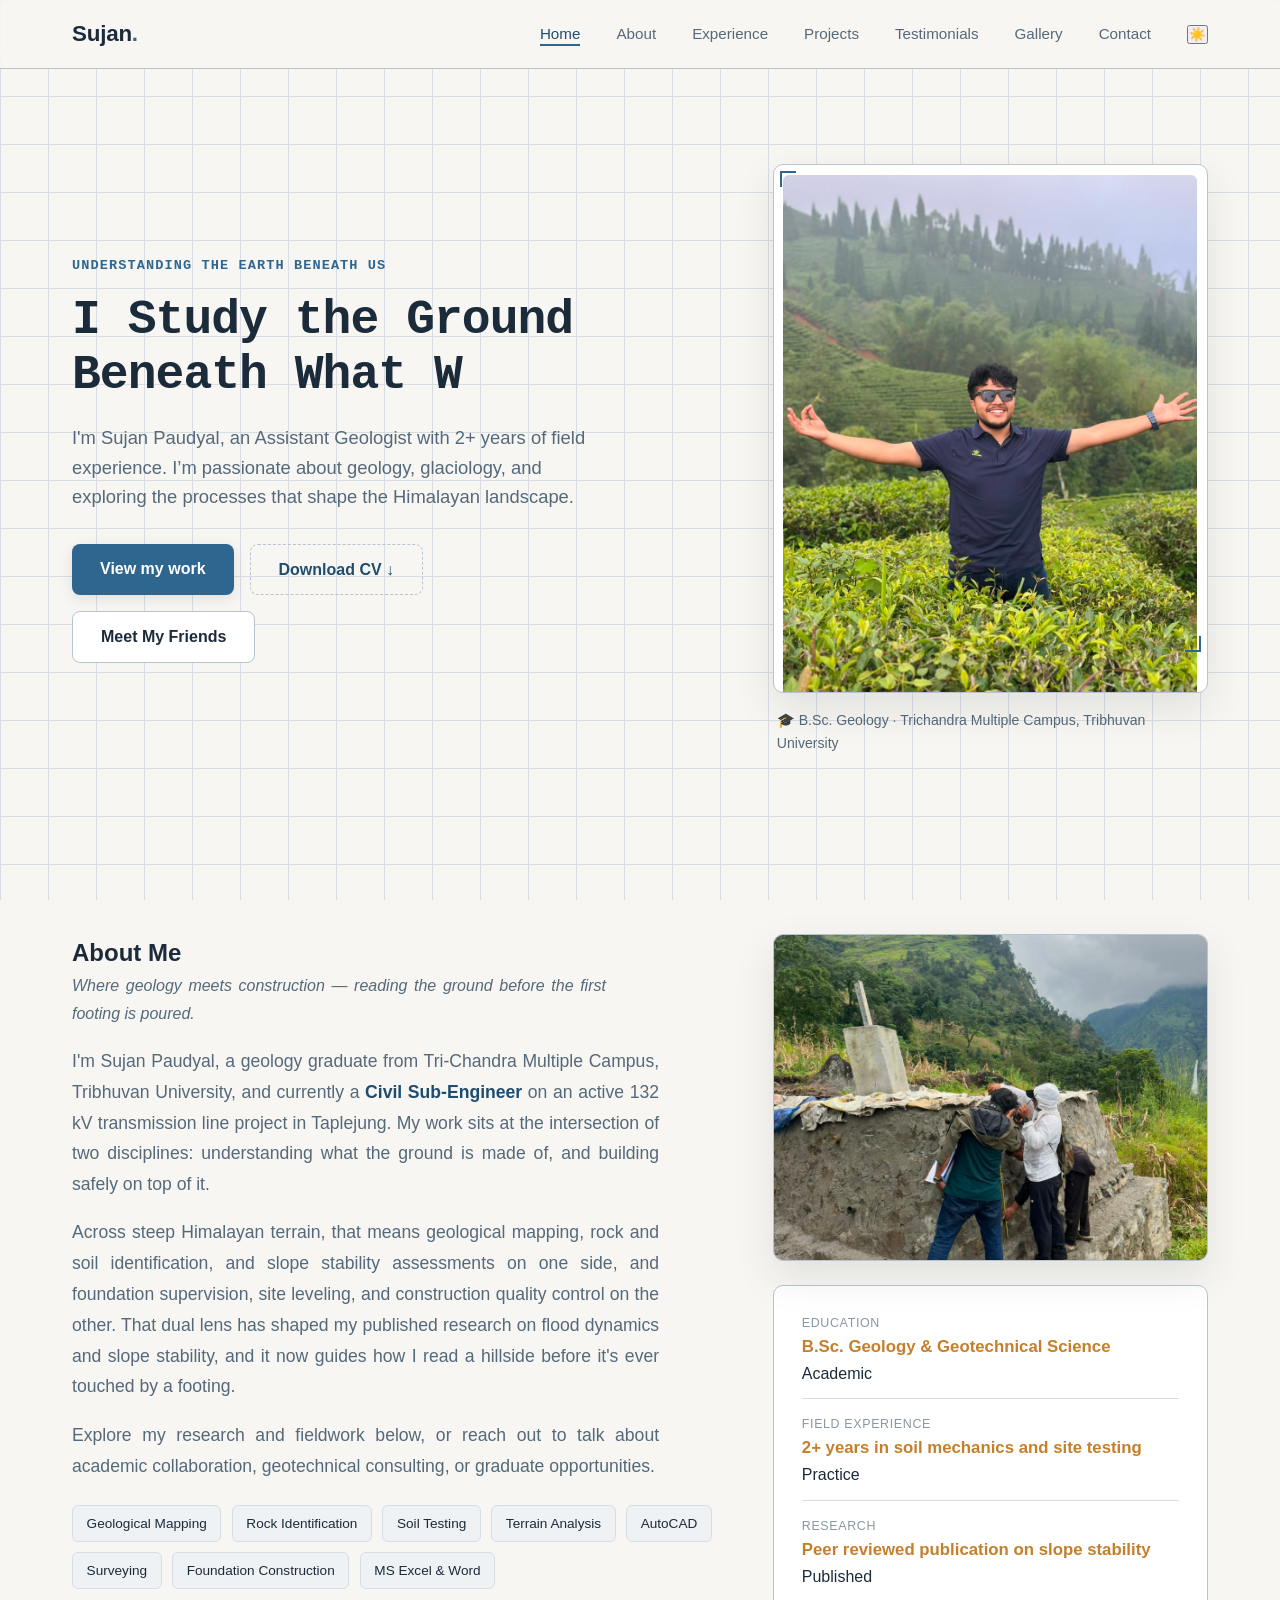
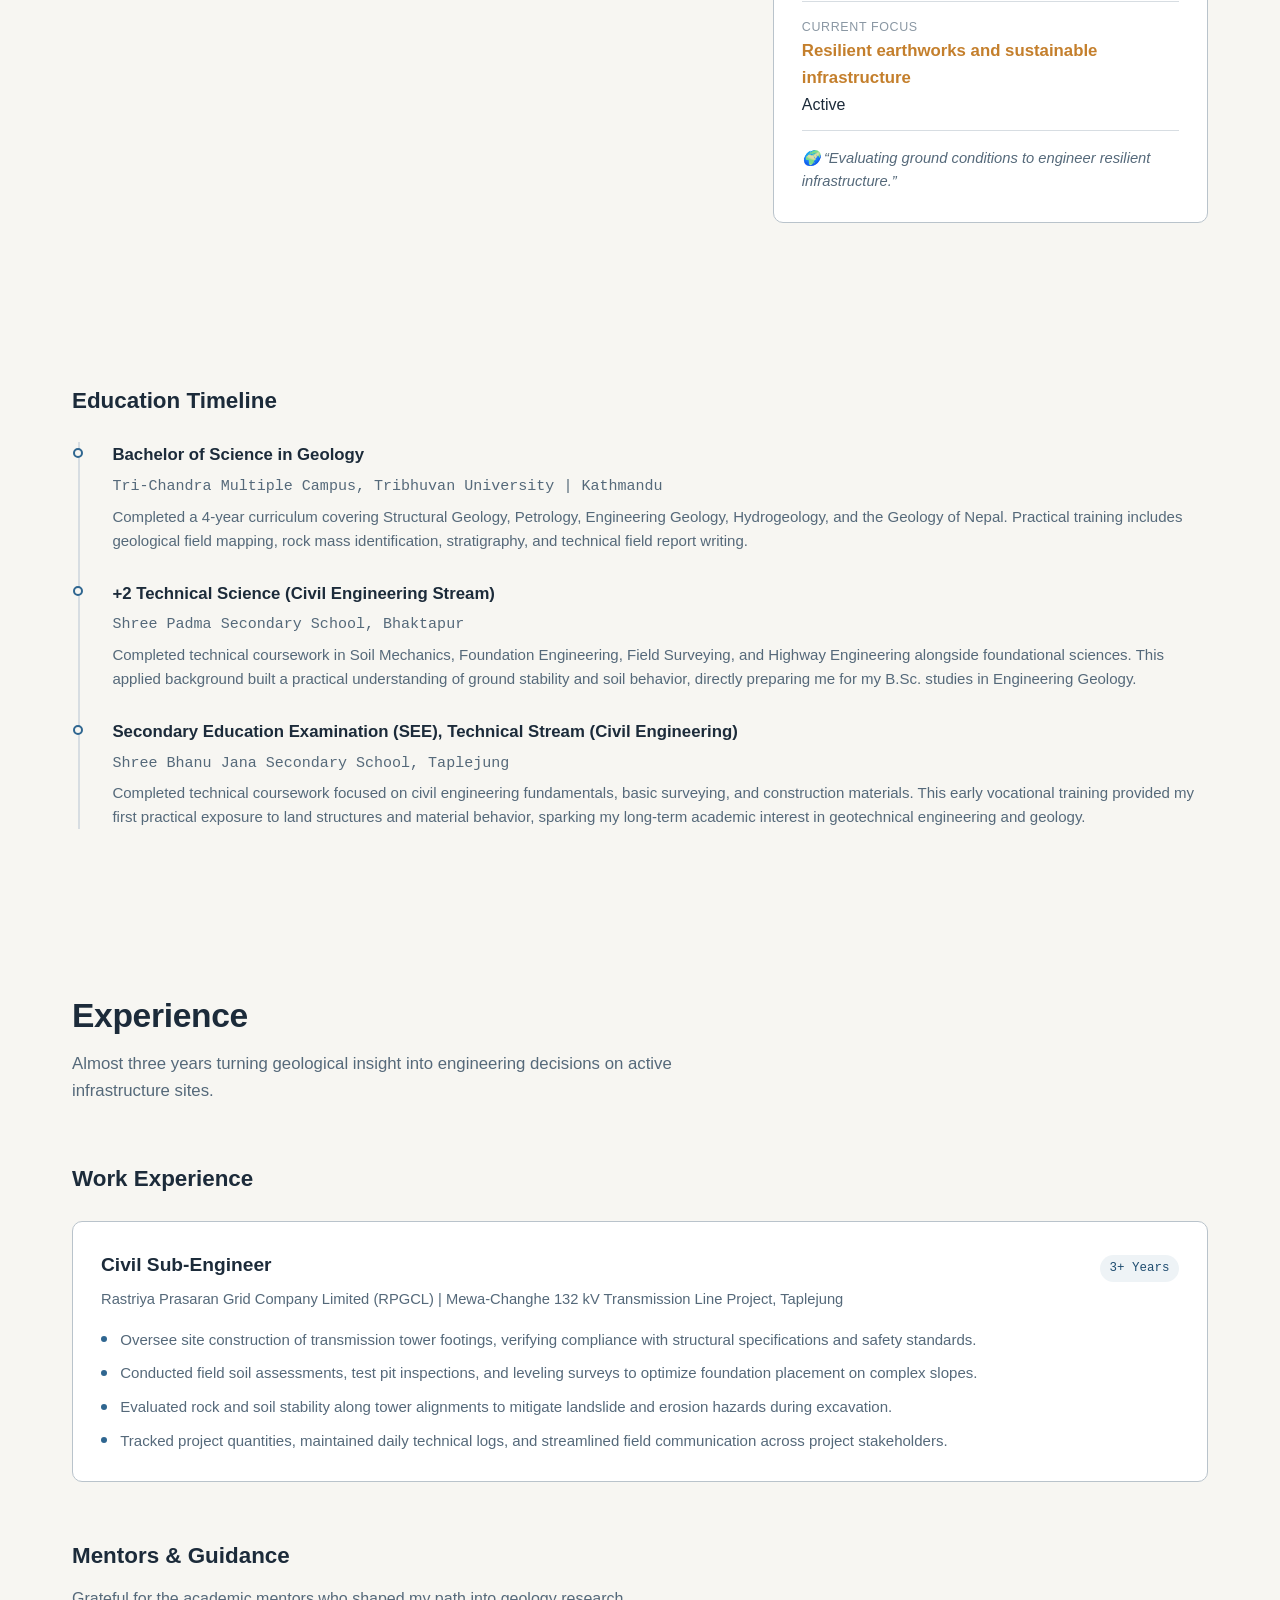
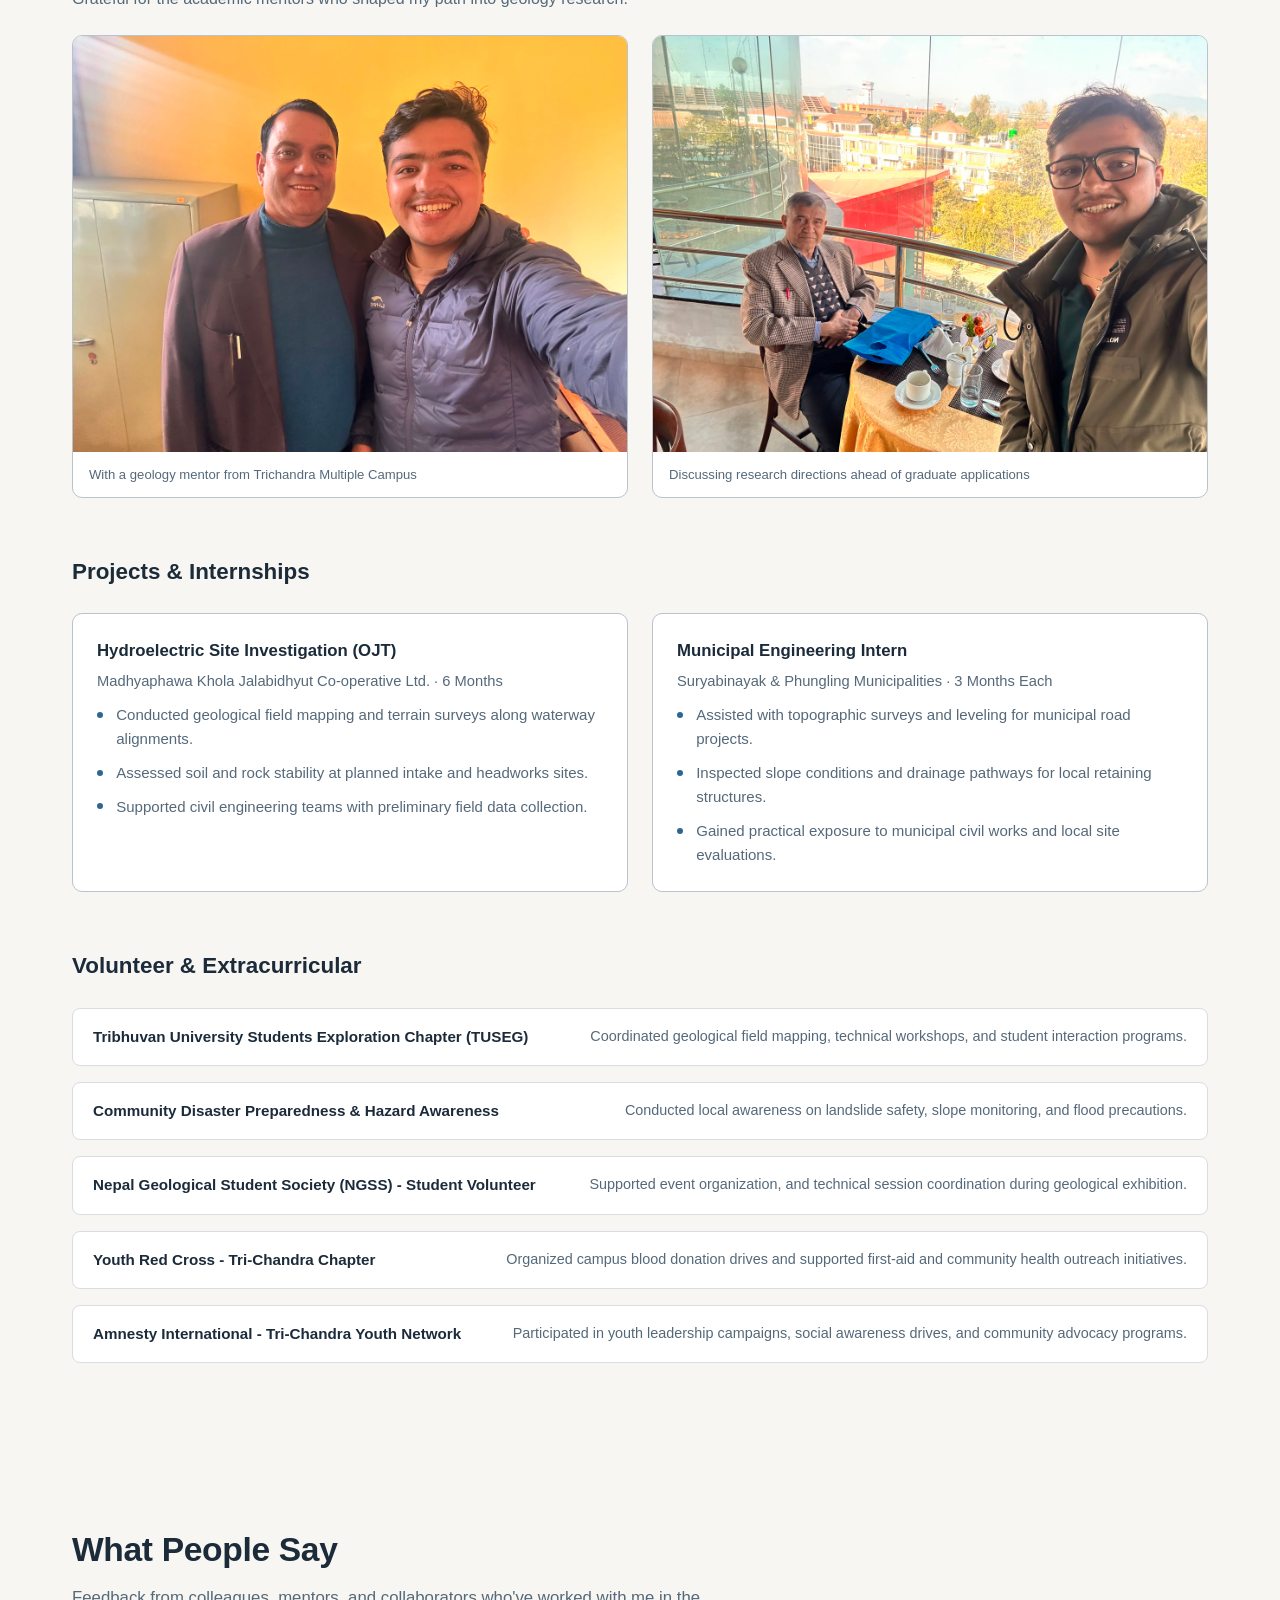
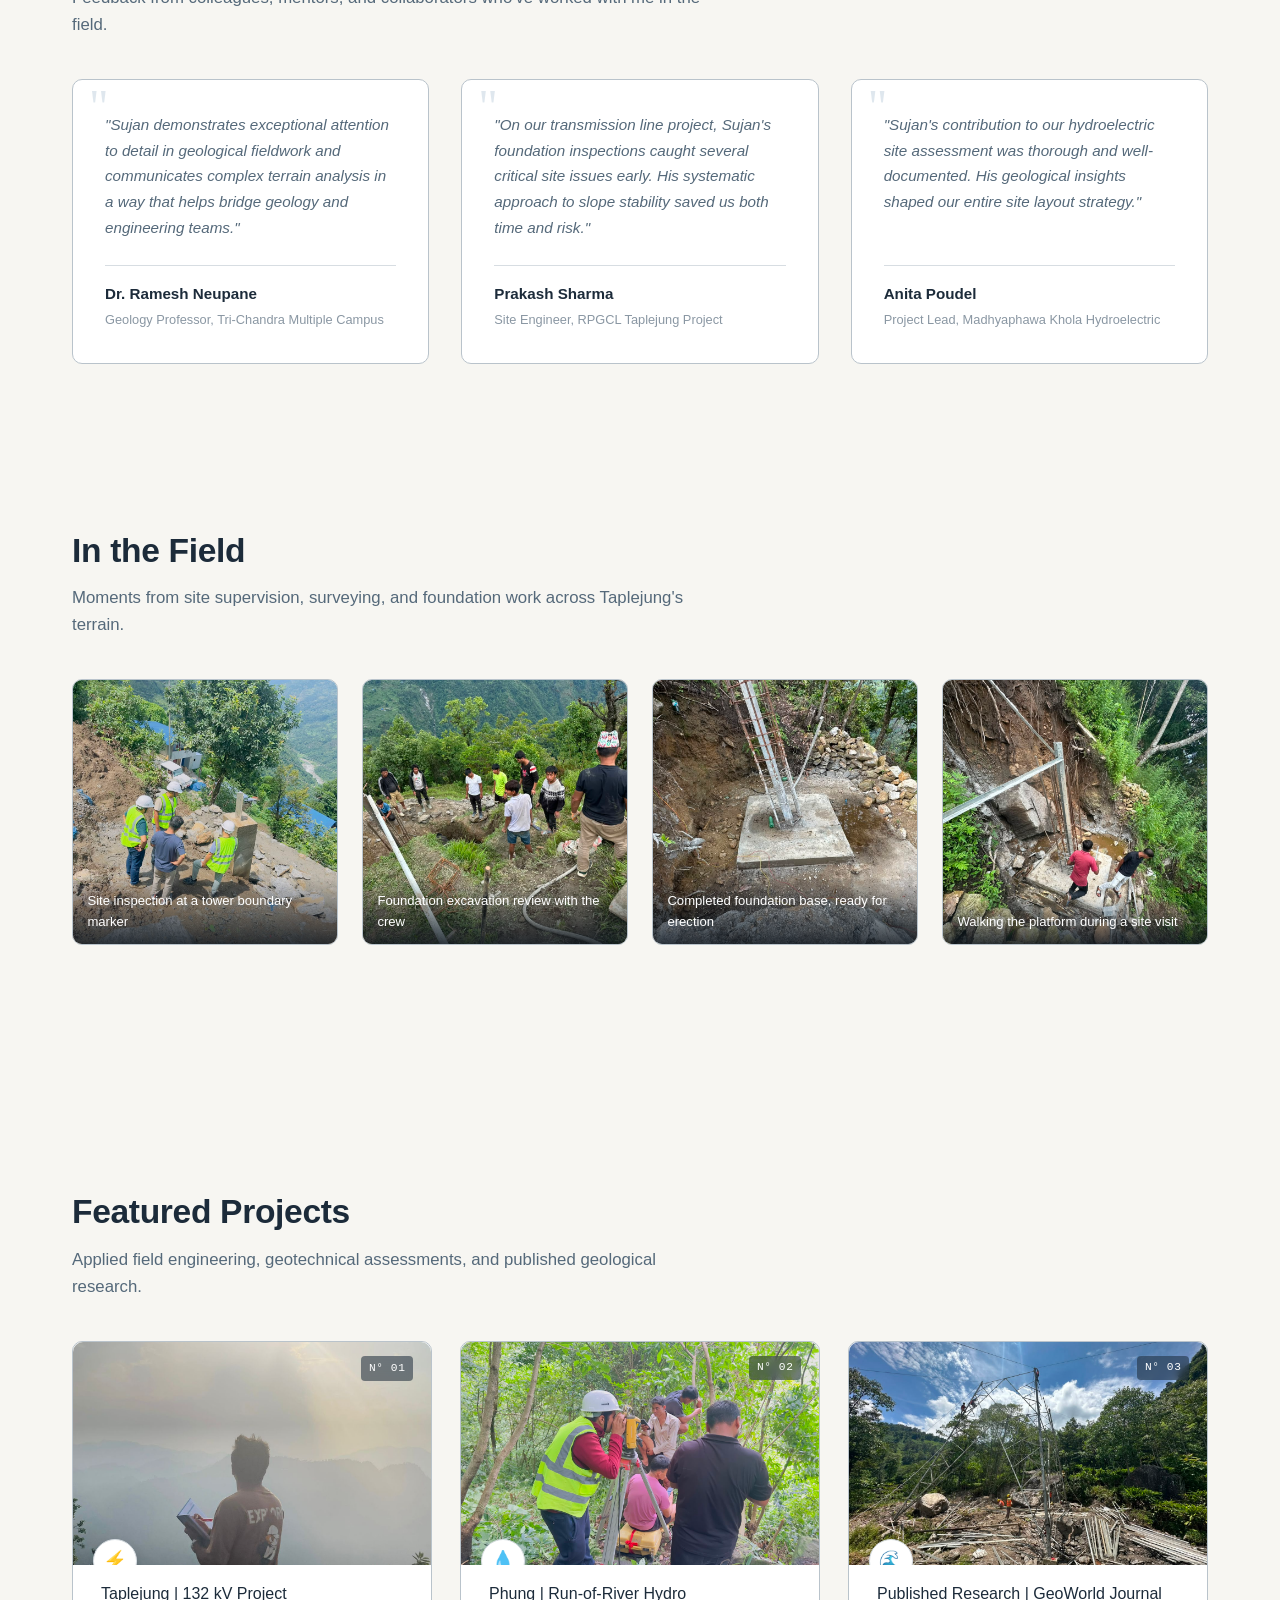
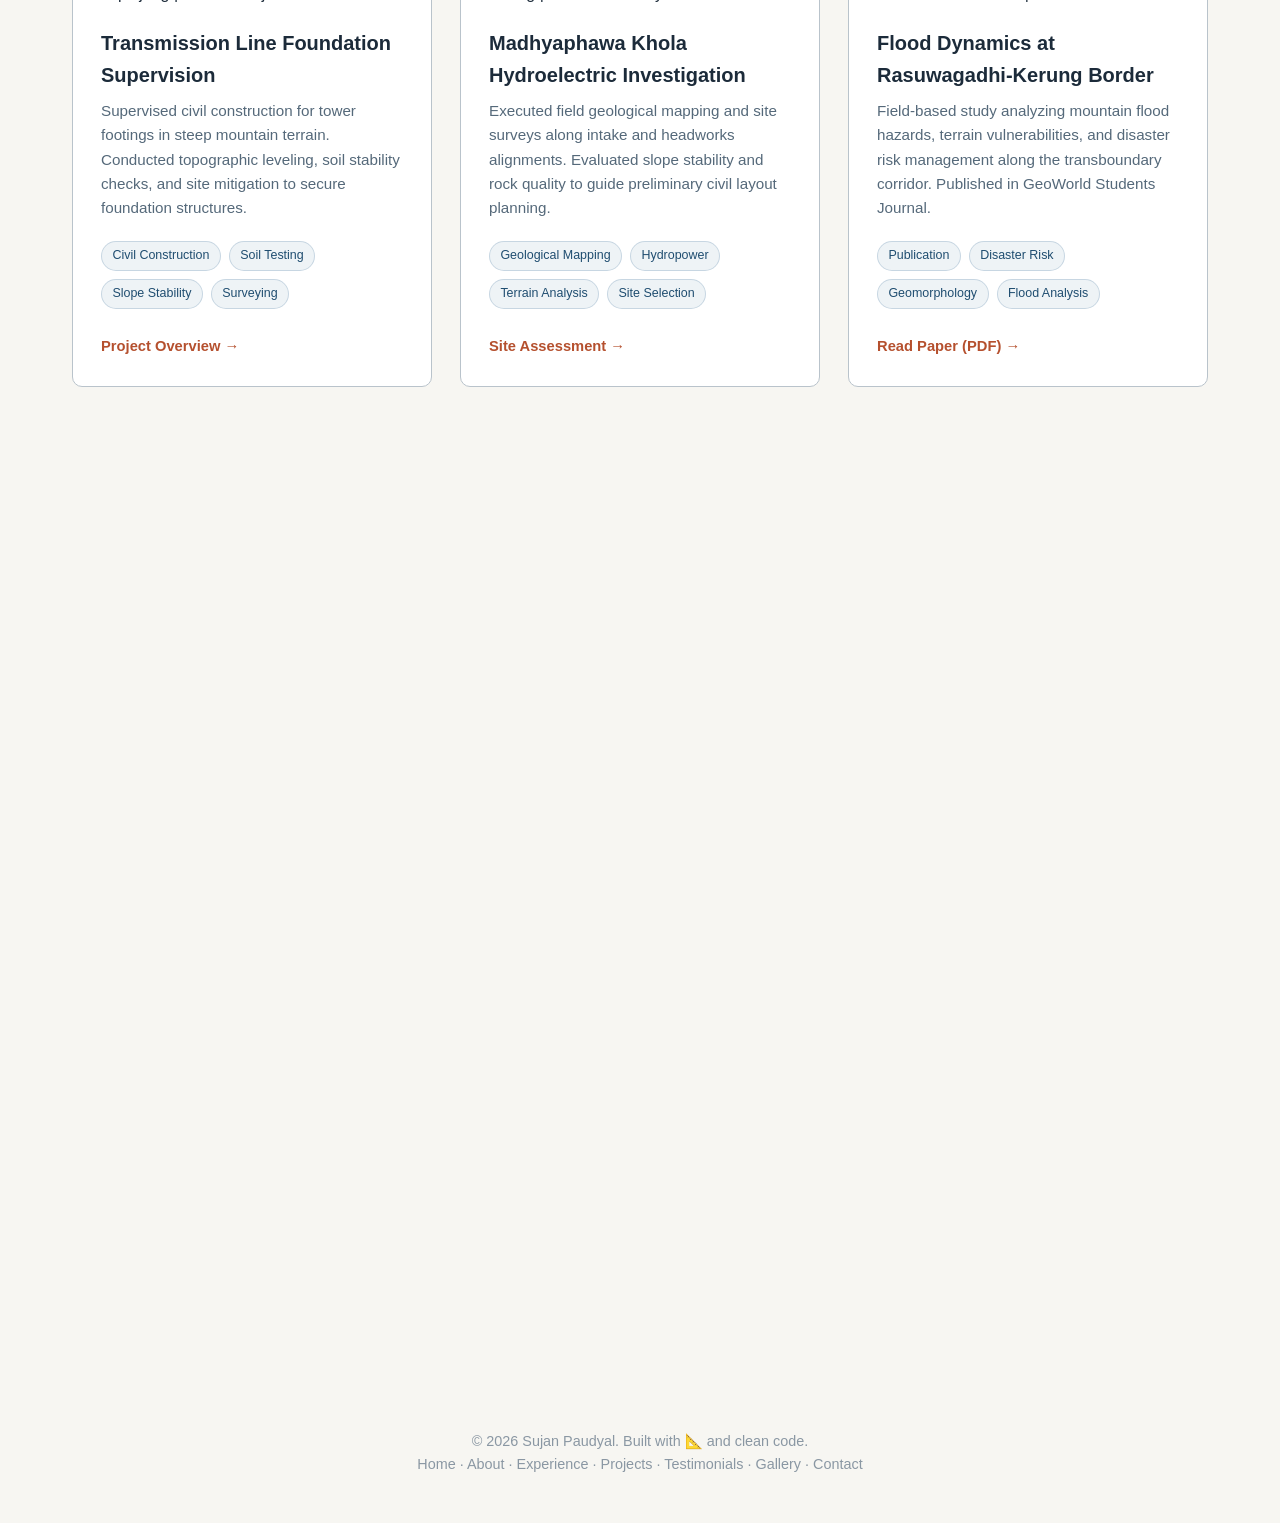
==== index.html @ 3541126d "Update index.html" ====
<!DOCTYPE html>
<html lang="en">
<head>
  <meta charset="UTF-8">
  <meta name="viewport" content="width=device-width, initial-scale=1.0">
  <meta name="description" content="Portfolio of Sujan Paudyal, Geologist and Civil Engineer based in Nepal.">
  <title>Sujan Paudyal | Geologist & Civil Engineer</title>
  <link rel="icon" href="data:image/svg+xml,%3Csvg xmlns='http://www.w3.org/2000/svg' viewBox='0 0 100 100'%3E%3Crect width='100' height='100' fill='%232f6690'/%3E%3Cpath d='M10 70 L35 35 L55 55 L70 25 L90 60' stroke='%23f7f6f3' stroke-width='6' fill='none' stroke-linecap='round' stroke-linejoin='round'/%3E%3C/svg%3E">
  <link rel="stylesheet" href="style.css">
  <script>
    (function() {
      const savedTheme = localStorage.getItem('theme');
      const systemDark = window.matchMedia('(prefers-color-scheme: dark)').matches;
      if (savedTheme === 'dark' || (!savedTheme && systemDark)) {
        document.documentElement.setAttribute('data-theme', 'dark');
      }
    })();
  </script>
</head>
<body>

  <!-- HEADER / NAVIGATION -->
  <header class="site-header" role="banner">
    <div class="header-inner">
      <a class="logo" aria-label="Sujan Paudyal, back to home" href="#home">Sujan<span>.</span></a>

      <button class="nav-toggle" type="button" aria-label="Toggle navigation menu" aria-expanded="false" aria-controls="primary-nav">
        <span></span><span></span><span></span>
      </button>

      <nav class="primary-nav" id="primary-nav" aria-label="Main navigation">
        <ul>
          <li><a href="#home">Home</a></li>
          <li><a href="#about">About</a></li>
          <li><a href="#experience">Experience</a></li>
          <li><a href="#projects">Projects</a></li>
          <li><a href="#testimonials">Testimonials</a></li>
          <li><a href="#gallery">Gallery</a></li>
          <li><a href="#contact">Contact</a></li>
          <li>
            <button class="theme-toggle-btn" id="themeToggle" aria-label="Toggle dark and light theme" type="button">
              <span id="themeIcon">☀️</span>
            </button>
          </li>
        </ul>
      </nav>
    </div>
  </header>

<main>
    <section id="home" class="hero">
        <div class="hero-grid">
             <div class="hero-content">
                    <p class="eyebrow">Understanding the Earth Beneath Us</p>
                   <h1>
                      <span id="typing-text"></span><span class="typing-cursor"></span>
                   </h1>
                    <p class="lead">I'm Sujan Paudyal, an Assistant Geologist with 2+ years of field experience. I’m passionate about geology, glaciology, and exploring the processes that shape the Himalayan landscape.</p>
                <div class="hero-actions">
                    <a class="btn btn-primary" href="#projects">View my work</a>
                    <!-- <a class="btn btn-secondary" href="#contact">Let's connect</a> -->
                    <a class="btn btn-ghost" href="CV_SUJAN_PAUDYAL.pdf" download>Download CV <span aria-hidden="true">↓</span></a>
                    
                </div>
                <div class="extra-bth">
                <a class="btn btn-secondary" href="my-friends.html" target="_blank"> Meet My Friends </a>
                </div>
            </div>

            <div class="hero-visual">
                <figure class="photo-card">
                    <!-- <span class="photo-tag">FIG. 01 — FIELD NOTES</span> -->
                    <img src="image/fied3.jpeg" alt="Sujan Paudyal behind temple" loading="eager">
                    <!-- <figcaption>Behind the sacred temple Pathibhara, Taplejung</figcaption> -->
                </figure>
                <p class="credential">
                    <span aria-hidden="true">🎓</span> B.Sc. Geology · Trichandra Multiple Campus, Tribhuvan University
                </p>
            </div>
        </div>
    </section>
    <section id="about" class="about">
            <div class="about-grid">
            <div class="about-text">
                <h2>About Me</h2>
                <p class="about-tagline">Where geology meets construction — reading the ground before the first footing is poured.</p>
            
                <p class="about-lede">
                    I'm Sujan Paudyal, a geology graduate from Tri-Chandra Multiple Campus, Tribhuvan University, and currently a <span class="accent-term">Civil Sub-Engineer</span> on an active 132 kV transmission line project in Taplejung. My work sits at the intersection of two disciplines: understanding what the ground is made of, and building safely on top of it.
                </p>
                <p class="about-lede">
                    Across steep Himalayan terrain, that means <span>geological mapping, rock and soil identification, and slope stability assessments</span> on one side, and <span>foundation supervision, site leveling, and construction quality control</span> on the other. That dual lens has shaped my published research on flood dynamics and slope stability, and it now guides how I read a hillside before it's ever touched by a footing.
                </p>
                <p class="about-lede">
                    Explore my research and fieldwork below, or reach out to talk about academic collaboration, geotechnical consulting, or graduate opportunities.
                </p>
                <ul class="skill-list" aria-label="Technical skills">
                    <li>Geological Mapping</li>
                    <li>Rock Identification</li>
                    <li>Soil Testing</li>
                    <li>Terrain Analysis</li>
                    <li>AutoCAD</li>
                    <li>Surveying</li>
                    <li>Foundation Construction</li>
                    <li>MS Excel &amp; Word</li>
                </ul>
            </div>

            <div class="about-side">
                <figure class="about-photo">
                    <img src="image/filed3.jpeg" alt="Sujan Paudyal examining foliated rock strata during a geological field survey" loading="lazy">
                    <!-- <figcaption>Reading foliation in outcrop rock during a mapping survey</figcaption> -->
                </figure>
                <div class="about-stats" aria-label="Key Qualifications">
                    <div class="stat-row">
                    <span class="stat-label">Education</span>
                    <span class="stat-value">B.Sc. Geology &amp; Geotechnical Science</span>
                    <span class="badge badge--academic">Academic</span>
                </div>

                <div class="stat-row">
                <span class="stat-label">Field Experience</span>
                <span class="stat-value">2+ years in soil mechanics and site testing</span>
                <span class="badge badge--field">Practice</span>
                </div>

                <div class="stat-row">
                <span class="stat-label">Research</span>
                <span class="stat-value">Peer reviewed publication on slope stability</span>
                <span class="badge badge--research">Published</span>
                </div>

                <div class="stat-row">
                <span class="stat-label">Current focus</span>
                <span class="stat-value">Resilient earthworks and sustainable infrastructure</span>
                <span class="badge badge--focus">Active</span>
                </div>

                <blockquote class="quote" aria-label="Core Philosophy">
                <span aria-hidden="true" class="quote-icon">🌍</span>
                <q>Evaluating ground conditions to engineer resilient infrastructure.</q>
                </blockquote>
                </div>
            </div>
  
    </section>
    
    <section class="about-education row">
        <h3 class="subsection-title">Education Timeline</h3>
        <ol class="timeline">
            <li class="timeline-item">
                <div class="timeline-marker" aria-hidden="true"></div>
                <div class="timeline-body">
                    <h4>Bachelor of Science in Geology</h4>
                    <p class="timeline-meta">Tri-Chandra Multiple Campus, Tribhuvan University | Kathmandu</p>
                    <p>Completed a 4-year curriculum covering Structural Geology, Petrology, Engineering Geology, Hydrogeology, and the Geology of Nepal. Practical training includes geological field mapping, rock mass identification, stratigraphy, and technical field report writing.</p>
                </div>
            </li>
            <li class="timeline-item">
                <div class="timeline-marker" aria-hidden="true"></div>
                <div class="timeline-body">
                    <h4>+2 Technical Science (Civil Engineering Stream)</h4>
                    <p class="timeline-meta">Shree Padma Secondary School, Bhaktapur</p>
                    <p>Completed technical coursework in Soil Mechanics, Foundation Engineering, Field Surveying, and Highway Engineering alongside foundational sciences. This applied background built a practical understanding of ground stability and soil behavior, directly preparing me for my B.Sc. studies in Engineering Geology.</p>
                </div>
            </li>
            <li class="timeline-item">
                <div class="timeline-marker" aria-hidden="true"></div>
                <div class="timeline-body">
                    <h4>Secondary Education Examination (SEE), Technical Stream (Civil Engineering)</h4>
                    <p class="timeline-meta">Shree Bhanu Jana Secondary School, Taplejung</p>
                    <p>Completed technical coursework focused on civil engineering fundamentals, basic surveying, and construction materials. This early vocational training provided my first practical exposure to land structures and material behavior, sparking my long-term academic interest in geotechnical engineering and geology.</p>
                </div>
            </li>
        </ol>
    </section>

    <section id="experience" class="experience">
        <div class="section-intro">
            <h2>Experience</h2>
            <p>Almost three years turning geological insight into engineering decisions on active infrastructure sites.</p>
        </div>

            <div class="subsection">
                <h3 class="subsection-title">Work Experience</h3>
                <div class="exp-item">
                <div class="exp-header">
                    <h4>Civil Sub-Engineer</h4>
                    <span class="exp-duration">3+ Years</span>
                </div>
                <p class="exp-org">Rastriya Prasaran Grid Company Limited (RPGCL) | Mewa-Changhe 132 kV Transmission Line Project, Taplejung</p>
                <ul class="exp-list">
                    <li>Oversee site construction of transmission tower footings, verifying compliance with structural specifications and safety standards.</li>
                    <li>Conducted field soil assessments, test pit inspections, and leveling surveys to optimize foundation placement on complex slopes.</li>
                    <li>Evaluated rock and soil stability along tower alignments to mitigate landslide and erosion hazards during excavation.</li>
                    <li>Tracked project quantities, maintained daily technical logs, and streamlined field communication across project stakeholders.</li>
                </ul>
        </div>
        </div>
        <div class="subsection mentor-block">
                <h3 class="subsection-title">Mentors &amp; Guidance</h3>
                <p class="subsection-lead">Grateful for the academic mentors who shaped my path into geology research.</p>
                <div class="mentor-strip">
                    <figure class="mentor-photo">
                        <img src="image/with-professor.jpeg" alt="Sujan Paudyal with one of his geology mentors" loading="lazy">
                        <figcaption>With a geology mentor from Trichandra Multiple Campus</figcaption>
                    </figure>
                    
                    <figure class="mentor-photo">
                        <img src="image/professor.jpeg" alt="Sujan Paudyal meeting with an academic mentor" loading="lazy">
                        <figcaption>Discussing research directions ahead of graduate applications</figcaption>
                    </figure>
                </div>
            </div>

        <div class="subsection">
            <h3 class="subsection-title">Projects &amp; Internships</h3>
            <div class="exp-grid">
            <div class="exp-card">
                <h4>Hydroelectric Site Investigation (OJT)</h4>
                <p class="exp-org">Madhyaphawa Khola Jalabidhyut Co-operative Ltd. · 6 Months</p>
                <ul class="exp-list">
                    <li>Conducted geological field mapping and terrain surveys along waterway alignments.</li>
                    <li>Assessed soil and rock stability at planned intake and headworks sites.</li>
                    <li>Supported civil engineering teams with preliminary field data collection.</li>
                </ul>
            </div>

            <div class="exp-card">
                <h4>Municipal Engineering Intern</h4>
                <p class="exp-org">Suryabinayak & Phungling Municipalities · 3 Months Each</p>
                <ul class="exp-list">
                    <li>Assisted with topographic surveys and leveling for municipal road projects.</li>
                    <li>Inspected slope conditions and drainage pathways for local retaining structures.</li>
                    <li>Gained practical exposure to municipal civil works and local site evaluations.</li>
                </ul>
            </div>
            </div>
                    </div>

                    <div class="subsection">
            <h3 class="subsection-title">Volunteer & Extracurricular</h3>
            <ul class="volunteer-list">
                <li>
                    <strong>Tribhuvan University Students Exploration Chapter (TUSEG)</strong>
                    <span>Coordinated geological field mapping, technical workshops, and student interaction programs.</span>
                </li>
                <li>
                    <strong>Community Disaster Preparedness & Hazard Awareness</strong>
                    <span>Conducted local awareness on landslide safety, slope monitoring, and flood precautions.</span>
                </li>
                <li>
                    <strong>Nepal Geological Student Society (NGSS) - Student Volunteer</strong>
                    <span>Supported event organization, and technical session coordination during geological exhibition.</span>
                </li>
                <li>
                    <strong>Youth Red Cross - Tri-Chandra Chapter</strong>
                    <span>Organized campus blood donation drives and supported first-aid and community health outreach initiatives.</span>
                </li>
                <li>
                    <strong>Amnesty International - Tri-Chandra Youth Network</strong>
                    <span>Participated in youth leadership campaigns, social awareness drives, and community advocacy programs.</span>
                </li>
            </ul>
            </div>
            </div>
    </section>

    <section id="testimonials" class="testimonials">
        <div class="section-intro">
            <h2>What People Say</h2>
            <p>Feedback from colleagues, mentors, and collaborators who've worked with me in the field.</p>
        </div>

        <div class="testimonials-grid">
            <article class="testimonial-card">
                <div class="testimonial-content">
                    <p class="testimonial-text">"Sujan demonstrates exceptional attention to detail in geological fieldwork and communicates complex terrain analysis in a way that helps bridge geology and engineering teams."</p>
                </div>
                <div class="testimonial-author">
                    <div class="author-name">Dr. Ramesh Neupane</div>
                    <div class="author-role">Geology Professor, Tri-Chandra Multiple Campus</div>
                </div>
            </article>

            <article class="testimonial-card">
                <div class="testimonial-content">
                    <p class="testimonial-text">"On our transmission line project, Sujan's foundation inspections caught several critical site issues early. His systematic approach to slope stability saved us both time and risk."</p>
                </div>
                <div class="testimonial-author">
                    <div class="author-name">Prakash Sharma</div>
                    <div class="author-role">Site Engineer, RPGCL Taplejung Project</div>
                </div>
            </article>

            <article class="testimonial-card">
                <div class="testimonial-content">
                    <p class="testimonial-text">"Sujan's contribution to our hydroelectric site assessment was thorough and well-documented. His geological insights shaped our entire site layout strategy."</p>
                </div>
                <div class="testimonial-author">
                    <div class="author-name">Anita Poudel</div>
                    <div class="author-role">Project Lead, Madhyaphawa Khola Hydroelectric</div>
                </div>
            </article>
        </div>
    </section>

    <section id="gallery" class="gallery">
        <div class="section-intro">
            <h2>In the Field</h2>
            <p>Moments from site supervision, surveying, and foundation work across Taplejung's terrain.</p>
        </div>

        <div class="gallery-grid">
            <figure class="gallery-item" tabindex="0" role="button" aria-label="Open larger image: Site inspection at a tower boundary marker">
                <img src="image/field2.jpeg" alt="Field crew inspecting a boundary marker at a transmission tower site overlooking a valley" loading="lazy">
                <figcaption>Site inspection at a tower boundary marker</figcaption>
            </figure>
            <figure class="gallery-item" tabindex="0" role="button" aria-label="Open larger image: Foundation excavation review with the crew">
                <img src="image/field4.jpeg" alt="Field crew reviewing a foundation excavation pit on a grassy hillside" loading="lazy">
                <figcaption>Foundation excavation review with the crew</figcaption>
            </figure>
            <figure class="gallery-item" tabindex="0" role="button" aria-label="Open larger image: Completed foundation base, ready for erection">
                <img src="image/field6.jpeg" alt="Completed reinforced concrete tower foundation base ready for steel erection" loading="lazy">
                <figcaption>Completed foundation base, ready for erection</figcaption>
            </figure>
            <figure class="gallery-item" tabindex="0" role="button" aria-label="Open larger image: Walking the platform during a site visit">
                <img src="image/field7.jpeg" alt="Two engineers walking across a foundation platform on a steep slope" loading="lazy">
                <figcaption>Walking the platform during a site visit</figcaption>
            </figure>
        </div>
    </section>

    <section id="projects" class="projects">
           <section class="projects-section">
    <div class="section-intro">
        <h2>Featured Projects</h2>
        <p>Applied field engineering, geotechnical assessments, and published geological research.</p>
    </div>

    <div class="project-grid">
        <!-- Project 1: Transmission Line -->
        <article class="project-card">
            <div class="project-cover">
                <img src="image/field9.jpeg" alt="Transmission tower foundation work in steep mountain terrain at Taplejung" loading="lazy">
                <div class="project-icon" aria-hidden="true">⚡</div>
            </div>
            <div class="project-body">
                <span class="project-meta">Taplejung | 132 kV Project</span>
                <h3>Transmission Line Foundation Supervision</h3>
                <p>Supervised civil construction for tower footings in steep mountain terrain. Conducted topographic leveling, soil stability checks, and site mitigation to secure foundation structures.</p>
                <div class="tag-list">
                    <span>Civil Construction</span>
                    <span>Soil Testing</span>
                    <span>Slope Stability</span>
                    <span>Surveying</span>
                </div>
                <div class="project-links">
                    <a aria-label="View Mewa-Changhe project details" href="#">Project Overview →</a>
                </div>
            </div>
        </article>

        <!-- Project 2: Hydroelectric Investigation -->
        <article class="project-card">
            <div class="project-cover">
                <img src="image/field-work.jpeg" alt="Geological surveying and terrain analysis for hydroelectric site planning" loading="lazy">
                <div class="project-icon" aria-hidden="true">💧</div>
            </div>
            <div class="project-body">
                <span class="project-meta">Phung | Run-of-River Hydro</span>
                <h3>Madhyaphawa Khola Hydroelectric Investigation</h3>
                <p>Executed field geological mapping and site surveys along intake and headworks alignments. Evaluated slope stability and rock quality to guide preliminary civil layout planning.</p>
                <div class="tag-list">
                    <span>Geological Mapping</span>
                    <span>Hydropower</span>
                    <span>Terrain Analysis</span>
                    <span>Site Selection</span>
                </div>
                <div class="project-links">
                    <a aria-label="View Hydroelectric project details" href="#">Site Assessment →</a>
                </div>
            </div>
        </article>

        <!-- Project 3: Published Research -->
        <article class="project-card">
            <div class="project-cover">
                <img src="image/field10.jpeg" alt="Field research and river channel measurement near Rasuwagadhi border corridor" loading="lazy">
                <div class="project-icon" aria-hidden="true">🌊</div>
            </div>
            <div class="project-body">
                <span class="project-meta">Published Research | GeoWorld Journal</span>
                <h3>Flood Dynamics at Rasuwagadhi-Kerung Border</h3>
                <p>Field-based study analyzing mountain flood hazards, terrain vulnerabilities, and disaster risk management along the transboundary corridor. Published in GeoWorld Students Journal.</p>
                <div class="tag-list">
                    <span>Publication</span>
                    <span>Disaster Risk</span>
                    <span>Geomorphology</span>
                    <span>Flood Analysis</span>
                </div>
                <div class="project-links">
                    <a aria-label="Read published research paper on Rasuwagadhi flood dynamics" href="paper.pdf" target="_blank" rel="noopener noreferrer">Read Paper (PDF) →</a>
                </div>
            </div>
        </article>
    </div>
</section>
    <section id="contact" class="contact">
        <div class="section-intro">
            <h2>Get in Touch</h2>
            <p>Interested in collaboration, research opportunities, or just a conversation? Reach out anytime.</p>
        </div>

        <div class="contact-card">
            <p class="contact-intro">I'm open to graduate research opportunities, consulting, and project collaborations. Let's connect!</p>
            <a class="btn btn-primary btn-cv" href="CV_SUJAN_PAUDYAL.pdf" download>Download CV <span aria-hidden="true">↓</span></a>
            <div class="contact-row">
                <strong>Email:</strong>
                <a href="mailto:again.sujan@gmail.com">again.sujan@gmail.com</a>
            </div>
            <div class="contact-row">
                <strong>Phone:</strong>
                <a href="tel:+9779867996682">+977 986-7996682</a>
            </div>
            <div class="contact-row">
                <strong>LinkedIn:</strong>
                <a aria-label="LinkedIn profile" href="https://www.linkedin.com/in/sujanpaudyal" target="_blank" rel="noopener noreferrer">linkedin.com/in/sujanpaudyal</a>
            </div>
            <div class="contact-row">
                <strong>Location:</strong>
                <span>Kathmandu / Koshi Province, Nepal</span>
            </div>
            <div class="contact-row">
                <strong>References:</strong>
                <span>Academic &amp; professional references available on request</span>
            </div>
            <p class="languages">
                <span aria-hidden="true">🇳🇵</span> Nepali · English (fluent) · Hindi (conversational)
            </p>
        </div>
    </section>

</main>

<footer class="site-footer" role="contentinfo">
    <div class="footer-inner">
        <p>© 2026 Sujan Paudyal. Built with <span aria-hidden="true">📐</span> and clean code.</p>
        <p class="footer-links">
            <a href="#home">Home</a> ·
            <a href="#about">About</a> ·
            <a href="#experience">Experience</a> ·
            <a href="#projects">Projects</a> ·
            <a href="#testimonials">Testimonials</a> ·
            <a href="#gallery">Gallery</a> ·
            <a href="#contact">Contact</a>
        </p>
    </div>
</footer>

<div class="lightbox" id="lightbox" hidden>
    <button class="lightbox-close" type="button" aria-label="Close image">✕</button>
    <figure>
        <img id="lightbox-img" src="" alt="">
        <figcaption id="lightbox-caption"></figcaption>
    </figure>
</div>

<!-- Script linked at the bottom for performance -->
<script src="script.js"></script>
</body>
</html>
---- style.css ----
/* ==========================================================================
   1. UNIFIED CSS VARIABLES & DARK MODE
   ========================================================================== */
:root {
  /* Layout & Backgrounds - Light Theme (Default) */
  --bg: #f7f6f2;
  --bg-card: #ffffff;
  --bg-card-alt: #eef2f5;
  --header-bg: rgba(247, 246, 242, 0.85);
  
  /* Typography */
  --ink: #1c2b3a;
  --ink-soft: #55697a;
  --ink-faint: #8a97a3;
  
  /* Brand / Accents */
  --blueprint: #2f6690;
  --blueprint-dark: #1f4d70;
  --blueprint-tint: rgba(47, 102, 144, 0.08);
  --amber: #c47f2c;
  --clay: #b5502e;
  
  /* Borders */
  --line: #d7dde2;
  --line-strong: #b9c3cb;
  
  /* Effects */
  --shadow-base: rgba(28, 43, 58, 0.1);
  --shadow-hover: rgba(28, 43, 58, 0.15);
  --shadow-heavy: rgba(28, 43, 58, 0.12);
  
  /* Base Settings */
  --font-sans: "Segoe UI", -apple-system, BlinkMacSystemFont, Roboto, Oxygen, Ubuntu, Cantarell, sans-serif;
  --font-mono: 'Cascadia Code', Consolas, 'Fira Code', Monaco, monospace;
  --transition-fast: 0.2s ease;
  --transition-smooth: 0.4s cubic-bezier(0.16, 1, 0.3, 1);
  --radius: 10px;
}

/* Dark Theme (Triggered by data-theme="dark" on <html> or <body>) */
[data-theme="dark"] {
  /* Layout & Backgrounds - Dark Theme */
  --bg: #0f172a;
  --bg-card: #1e293b;
  --bg-card-alt: #334155;
  --header-bg: rgba(15, 23, 42, 0.85);

  /* Typography */
  --ink: #f8fafc;
  --ink-soft: #94a3b8;
  --ink-faint: #64748b;

  /* Accents (Slightly brightened for dark mode contrast) */
  --blueprint: #3b82f6; 
  --blueprint-dark: #60a5fa;
  --blueprint-tint: rgba(59, 130, 246, 0.15);
  --amber: #fbbf24;
  --clay: #f97316;

  /* Borders */
  --line: #334155;
  --line-strong: #475569;

  /* Effects (Darker shadows for depth) */
  --shadow-base: rgba(0, 0, 0, 0.4);
  --shadow-hover: rgba(0, 0, 0, 0.6);
  --shadow-heavy: rgba(0, 0, 0, 0.5);
}

/* Global Transitions for smooth theme switching */
body, header, .site-header, .project-card, .testimonial-card, 
.contact-card, .about-stats, .exp-card, .photo-card, .gallery-item,
.primary-nav, .skill-list li, .btn-secondary, .btn-ghost {
  transition: background-color 0.3s ease, color 0.3s ease, border-color 0.3s ease, box-shadow 0.3s ease;
}

/* ==========================================================================
   2. GLOBAL RESET & BASE STYLES
   ========================================================================== */
*, *::before, *::after {
  box-sizing: border-box;
  margin: 0;
  padding: 0;
}

html {
  scroll-behavior: smooth;
  font-size: 16px;
}

body {
  background-color: var(--bg);
  background-image:
    linear-gradient(var(--line) 1px, transparent 1px),
    linear-gradient(90deg, var(--line) 1px, transparent 1px);
  background-size: 48px 48px;
  background-attachment: fixed;
  color: var(--ink);
  font-family: var(--font-sans);
  line-height: 1.6;
  overflow-x: hidden;
}

a {
  color: inherit;
}

/* ==========================================================================
   3. HEADER & NAVIGATION
   ========================================================================== */
.site-header {
  position: fixed;
  top: 0;
  width: 100%;
  z-index: 1000;
  backdrop-filter: blur(10px);
  -webkit-backdrop-filter: blur(10px);
  background: var(--header-bg);
  border-bottom: 1px solid var(--line-strong);
}

.header-inner {
  max-width: 1200px;
  margin: 0 auto;
  padding: 1rem 2rem;
  display: flex;
  justify-content: space-between;
  align-items: center;
}

.logo {
  font-size: 1.4rem;
  font-weight: 700;
  color: var(--ink);
  text-decoration: none;
  letter-spacing: -0.01em;
}

.logo span {
  color: var(--blueprint);
}

.primary-nav ul {
  display: flex;
  gap: 2.25rem;
  list-style: none;
}

.primary-nav a {
  color: var(--ink-soft);
  text-decoration: none;
  font-weight: 500;
  font-size: 0.95rem;
  position: relative;
  transition: color var(--transition-fast);
}

.primary-nav a:hover,
.primary-nav a.active {
  color: var(--blueprint-dark);
}

.primary-nav a::after {
  content: '';
  position: absolute;
  bottom: -4px;
  left: 0;
  width: 0%;
  height: 2px;
  background: var(--blueprint);
  transition: width var(--transition-smooth);
}

.primary-nav a:hover::after,
.primary-nav a.active::after {
  width: 100%;
}

.nav-toggle {
  display: none;
  flex-direction: column;
  justify-content: center;
  gap: 5px;
  width: 40px;
  height: 40px;
  background: transparent;
  border: 1px solid var(--line-strong);
  border-radius: 6px;
  cursor: pointer;
}

.nav-toggle span {
  display: block;
  width: 18px;
  height: 2px;
  margin: 0 auto;
  background: var(--ink);
  transition: transform var(--transition-fast), opacity var(--transition-fast);
}

.nav-toggle[aria-expanded="true"] span:nth-child(1) {
  transform: translateY(7px) rotate(45deg);
}

.nav-toggle[aria-expanded="true"] span:nth-child(2) {
  opacity: 0;
}

.nav-toggle[aria-expanded="true"] span:nth-child(3) {
  transform: translateY(-7px) rotate(-45deg);
}

/* ==========================================================================
   4. MAIN LAYOUT & SECTIONS
   ========================================================================== */
main {
  max-width: 1200px;
  margin: 0 auto;
  padding: 6rem 2rem 2rem;
}

section {
  padding: 5rem 0;
}

.section-intro h2 {
  font-size: 2.1rem;
  font-weight: 700;
  margin-bottom: 0.5rem;
  color: var(--ink);
  letter-spacing: -0.01em;
}

.section-intro p {
  color: var(--ink-soft);
  margin-bottom: 2.5rem;
  font-size: 1.05rem;
  max-width: 640px;
}

/* ==========================================================================
   5. HERO SECTION & PHOTO CARD
   ========================================================================== */
.hero {
  padding-top: 3rem;
}

.hero-grid {
  display: grid;
  grid-template-columns: 1.2fr 0.8fr;
  gap: 3rem;
  align-items: center;
  min-height: 70vh;
}

.eyebrow {
  font-family: var(--font-mono);
  font-size: 0.85rem;
  font-weight: 600;
  letter-spacing: 0.08em;
  text-transform: uppercase;
  color: var(--blueprint);
  margin-bottom: 1rem;
}

h1 {
  font-size: 3rem;
  line-height: 1.15;
  letter-spacing: -0.02em;
  margin-bottom: 1.25rem;
  color: var(--ink);
  font-family: 'Courier New', monospace;
}

.lead {
  font-size: 1.15rem;
  color: var(--ink-soft);
  margin-bottom: 2rem;
  max-width: 540px;
}

.hero-actions {
  display: flex;
  flex-wrap: wrap;
  gap: 1rem;
}

.btn {
  display: inline-block;
  padding: 0.75rem 1.75rem;
  border-radius: 8px;
  text-decoration: none;
  font-weight: 600;
  transition: all var(--transition-fast);
}

.btn-primary {
  background: var(--blueprint);
  color: #fff;
  box-shadow: 0 4px 14px var(--shadow-base);
}

.btn-primary:hover {
  background: var(--blueprint-dark);
  transform: translateY(-2px);
  box-shadow: 0 6px 20px var(--shadow-hover);
}

.btn-secondary {
  border: 1px solid var(--line-strong);
  color: var(--ink);
  background: var(--bg-card);
}

.btn-secondary:hover {
  border-color: var(--blueprint);
  color: var(--blueprint-dark);
}

.btn-ghost {
  color: var(--blueprint-dark);
  text-decoration: none;
  border: 1px dashed var(--line-strong);
}

.btn-ghost:hover {
  border-color: var(--blueprint);
  background: var(--blueprint-tint);
}

.btn-ghost span {
  display: inline-block;
  transition: transform var(--transition-fast);
}

.btn-ghost:hover span {
  transform: translateY(2px);
}

.hero-visual {
  display: flex;
  flex-direction: column;
  gap: 1rem;
}

.photo-card {
  position: relative;
  background: var(--bg-card);
  border: 1px solid var(--line-strong);
  border-radius: var(--radius);
  padding: 0.6rem 0.6rem 0;
  box-shadow: 0 16px 40px var(--shadow-base);
}

.photo-card::before,
.photo-card::after {
  content: '';
  position: absolute;
  width: 16px;
  height: 16px;
  border: 2px solid var(--blueprint);
  z-index: 1;
}

.photo-card::before {
  top: 6px;
  left: 6px;
  border-right: none;
  border-bottom: none;
}

.photo-card::after {
  bottom: 40px;
  right: 6px;
  border-left: none;
  border-top: none;
}

.photo-tag {
  position: absolute;
  top: 1rem;
  left: 1.5rem;
  z-index: 2;
  font-family: var(--font-mono);
  font-size: 0.7rem;
  letter-spacing: 0.06em;
  text-transform: uppercase;
  color: #fff;
  background: rgba(28, 43, 58, 0.55);
  padding: 0.25rem 0.6rem;
  border-radius: 4px;
  backdrop-filter: blur(4px);
}

.photo-card img {
  display: block;
  width: 100%;
  aspect-ratio: 4 / 5;
  object-fit: cover;
  border-radius: 6px 6px 0 0;
}

.photo-card figcaption {
  padding: 0.85rem 0.4rem;
  font-family: var(--font-mono);
  font-size: 0.78rem;
  color: var(--ink-soft);
}

.credential {
  font-size: 0.88rem;
  color: var(--ink-soft);
  padding: 0 0.25rem;
}

/* ==========================================================================
   6. FEATURED PROJECTS GRID
   ========================================================================== */
.project-grid {
  display: grid;
  grid-template-columns: repeat(auto-fit, minmax(320px, 1fr));
  gap: 1.75rem;
  counter-reset: project;
}

.project-card {
  counter-increment: project;
  position: relative;
  background: var(--bg-card);
  border: 1px solid var(--line-strong);
  border-radius: var(--radius);
  padding: 1.75rem;
  display: flex;
  flex-direction: column;
  justify-content: space-between;
}

.project-card::before {
  content: "N° 0" counter(project);
  position: absolute;
  top: 0.9rem;
  right: 1.1rem;
  z-index: 2;
  font-family: var(--font-mono);
  font-size: 0.7rem;
  letter-spacing: 0.05em;
  color: #fff;
  background: rgba(28, 43, 58, 0.55);
  padding: 0.2rem 0.5rem;
  border-radius: 4px;
  backdrop-filter: blur(4px);
}

.project-card:hover {
  transform: translateY(-6px);
  border-color: var(--blueprint);
  box-shadow: 0 16px 32px var(--shadow-base);
}

.project-cover {
  position: relative;
  margin: -1.75rem -1.75rem 1rem;
  overflow: hidden;
  border-radius: var(--radius) var(--radius) 0 0;
}

.project-cover img {
  display: block;
  width: 100%;
  aspect-ratio: 16 / 10;
  object-fit: cover;
  transition: transform var(--transition-smooth);
}

.project-card:hover .project-cover img {
  transform: scale(1.05);
}

.project-icon {
  position: absolute;
  bottom: -18px;
  left: 1.25rem;
  width: 44px;
  height: 44px;
  display: flex;
  align-items: center;
  justify-content: center;
  font-size: 1.2rem;
  background: var(--bg-card);
  border: 1px solid var(--line);
  border-radius: 50%;
  box-shadow: 0 4px 10px var(--shadow-hover);
}

.project-card h3 {
  font-size: 1.25rem;
  margin: 1.25rem 0 0.5rem;
  color: var(--ink);
}

.project-card p {
  color: var(--ink-soft);
  font-size: 0.95rem;
  margin-bottom: 1.25rem;
}

.tag-list {
  display: flex;
  flex-wrap: wrap;
  gap: 0.5rem;
  margin-bottom: 1.5rem;
}

.tag-list span {
  background: var(--blueprint-tint);
  color: var(--blueprint-dark);
  border: 1px solid rgba(47, 102, 144, 0.2);
  padding: 0.25rem 0.65rem;
  border-radius: 20px;
  font-size: 0.78rem;
  font-weight: 500;
}

.project-links a {
  color: var(--clay);
  text-decoration: none;
  font-weight: 600;
  margin-right: 1.25rem;
  font-size: 0.92rem;
  transition: opacity var(--transition-fast);
}

.project-links a:hover {
  opacity: 0.8;
  text-decoration: underline;
}

/* ==========================================================================
   7. ABOUT SECTION & TECHNICAL SKILLS
   ========================================================================== */
.about-grid {
  display: grid;
  grid-template-columns: 1.2fr 0.8fr;
  gap: 3rem;
}

.about-tagline {
  font-style: italic;
  color: var(--blueprint-dark);
}

.about-text p {
  margin-bottom: 1.1rem;
  color: var(--ink-soft);
  line-height: 1.75;
  max-width: 60ch;
  text-align: justify;
}

.about-lede {
  font-size: 1.1rem;
  color: var(--ink);
}

.accent-term {
  color: var(--blueprint-dark);
  font-weight: 600;
}

.accent-term--amber {
  color: var(--amber);
}

.about-side {
  display: flex;
  flex-direction: column;
  gap: 1.5rem;
}

.about-photo {
  position: relative;
  border: 1px solid var(--line-strong);
  border-radius: var(--radius);
  overflow: hidden;
  box-shadow: 0 16px 40px var(--shadow-base);
}

.about-photo img {
  display: block;
  width: 100%;
  aspect-ratio: 4 / 3;
  object-fit: cover;
}

.about-photo figcaption {
  padding: 0.85rem 1rem;
  font-size: 0.82rem;
  color: var(--ink-soft);
  background: var(--bg-card);
  border-top: 1px solid var(--line);
}

.skill-list {
  display: flex;
  flex-wrap: wrap;
  gap: 0.65rem;
  list-style: none;
  margin-top: 1.5rem;
}

.skill-list li {
  background: var(--bg-card-alt);
  border: 1px solid var(--line);
  padding: 0.4rem 0.85rem;
  border-radius: 6px;
  font-size: 0.85rem;
  color: var(--ink);
}

.skill-list li.active-skill {
  border-color: var(--blueprint);
  box-shadow: 0 0 0 1px var(--blueprint);
  color: var(--blueprint-dark);
}

.about-stats {
  background: var(--bg-card);
  border: 1px solid var(--line-strong);
  border-radius: var(--radius);
  padding: 1.75rem;
  display: flex;
  flex-direction: column;
  gap: 1rem;
  height: fit-content;
}

.stat-row {
  display: flex;
  flex-direction: column;
  border-bottom: 1px solid var(--line);
  padding-bottom: 0.75rem;
}

.stat-label {
  font-size: 0.78rem;
  color: var(--ink-faint);
  text-transform: uppercase;
  letter-spacing: 0.05em;
}

.stat-value {
  font-size: 1.05rem;
  font-weight: 600;
  color: var(--amber);
}

.quote {
  font-size: 0.92rem;
  color: var(--ink-soft);
  font-style: italic;
}

/* ==========================================================================
   8. SUBSECTIONS (TIMELINE, MENTORS, EXPERIENCE)
   ========================================================================== */
.subsection {
  margin-top: 3.5rem;
}

.subsection-title {
  font-size: 1.4rem;
  font-weight: 700;
  color: var(--ink);
  margin-bottom: 1.5rem;
}

.subsection-lead {
  color: var(--ink-soft);
  margin-top: -0.75rem;
  margin-bottom: 1.5rem;
  max-width: 640px;
}

.timeline {
  list-style: none;
  display: flex;
  flex-direction: column;
  gap: 1.75rem;
  border-left: 2px solid var(--line);
  margin-left: 0.4rem;
}

.timeline-item {
  position: relative;
  padding-left: 2rem;
}

.timeline-marker {
  position: absolute;
  top: 0.35rem;
  left: -0.45rem;
  width: 10px;
  height: 10px;
  border-radius: 50%;
  background: var(--bg);
  border: 2px solid var(--blueprint);
}

.timeline-body h4 {
  font-size: 1.05rem;
  color: var(--ink);
  margin-bottom: 0.3rem;
}

.timeline-meta {
  font-family: var(--font-mono);
  font-size: 0.8rem;
  color: var(--blueprint-dark);
  margin-bottom: 0.4rem;
}

.timeline-body p {
  color: var(--ink-soft);
  font-size: 0.94rem;
}

.mentor-strip {
  display: grid;
  grid-template-columns: repeat(2, 1fr);
  gap: 1.5rem;
}

.mentor-photo {
  border: 1px solid var(--line-strong);
  border-radius: var(--radius);
  overflow: hidden;
  background: var(--bg-card);
}

.mentor-photo img {
  display: block;
  width: 100%;
  aspect-ratio: 4 / 3;
  object-fit: cover;
}

.mentor-photo figcaption {
  padding: 0.75rem 1rem;
  font-size: 0.82rem;
  color: var(--ink-soft);
}

/* Experience Layout */
.exp-item {
  background: var(--bg-card);
  border: 1px solid var(--line-strong);
  border-radius: var(--radius);
  padding: 1.75rem;
}

.exp-header {
  display: flex;
  justify-content: space-between;
  align-items: baseline;
  flex-wrap: wrap;
  gap: 0.5rem;
  margin-bottom: 0.4rem;
}

.exp-header h4 {
  font-size: 1.2rem;
  color: var(--ink);
}

.exp-duration {
  font-family: var(--font-mono);
  font-size: 0.78rem;
  color: var(--blueprint-dark);
  background: var(--blueprint-tint);
  padding: 0.2rem 0.6rem;
  border-radius: 20px;
}

.exp-org {
  color: var(--ink-soft);
  font-size: 0.92rem;
  margin-bottom: 1rem;
}

.exp-list {
  list-style: none;
  display: flex;
  flex-direction: column;
  gap: 0.6rem;
}

.exp-list li {
  position: relative;
  padding-left: 1.2rem;
  color: var(--ink-soft);
  font-size: 0.94rem;
}

.exp-list li::before {
  content: '';
  position: absolute;
  left: 0;
  top: 0.55rem;
  width: 6px;
  height: 6px;
  background: var(--blueprint);
  border-radius: 50%;
}

.exp-grid {
  display: grid;
  grid-template-columns: repeat(auto-fit, minmax(260px, 1fr));
  gap: 1.5rem;
}

.exp-card {
  background: var(--bg-card);
  border: 1px solid var(--line-strong);
  border-radius: var(--radius);
  padding: 1.5rem;
}

.exp-card h4 {
  font-size: 1.05rem;
  color: var(--ink);
  margin-bottom: 0.3rem;
}

.exp-card p {
  color: var(--ink-soft);
  font-size: 0.92rem;
}

.exp-card .exp-org {
  margin-bottom: 0.6rem;
}

.volunteer-list {
  list-style: none;
  display: flex;
  flex-direction: column;
  gap: 1rem;
}

.volunteer-list li {
  display: flex;
  flex-wrap: wrap;
  justify-content: space-between;
  gap: 0.5rem 1.5rem;
  padding: 1rem 1.25rem;
  background: var(--bg-card);
  border: 1px solid var(--line);
  border-radius: 8px;
}

.volunteer-list strong {
  color: var(--ink);
  font-size: 0.95rem;
}

.volunteer-list span {
  color: var(--ink-soft);
  font-size: 0.9rem;
}

/* ==========================================================================
   9. TESTIMONIALS SECTION
   ========================================================================== */
.testimonials-grid {
  display: grid;
  grid-template-columns: repeat(auto-fit, minmax(300px, 1fr));
  gap: 2rem;
}

.testimonial-card {
  background: var(--bg-card);
  border: 1px solid var(--line-strong);
  border-radius: var(--radius);
  padding: 2rem;
  display: flex;
  flex-direction: column;
  justify-content: space-between;
  position: relative;
}

.testimonial-card::before {
  content: '"';
  position: absolute;
  top: 0.5rem;
  left: 1rem;
  font-size: 3rem;
  color: var(--blueprint);
  opacity: 0.15;
  line-height: 0.8;
  font-family: Georgia, serif;
}

.testimonial-card:hover {
  transform: translateY(-4px);
  border-color: var(--blueprint);
  box-shadow: 0 12px 28px var(--shadow-heavy);
}

.testimonial-content {
  margin-bottom: 1.5rem;
}

.testimonial-text {
  font-size: 0.95rem;
  line-height: 1.7;
  font-style: italic;
  color: var(--ink-soft);
}

.testimonial-author {
  border-top: 1px solid var(--line);
  padding-top: 1rem;
}

.author-name {
  font-weight: 600;
  color: var(--ink);
  font-size: 0.95rem;
  margin-bottom: 0.25rem;
}

.author-role {
  color: var(--ink-faint);
  font-size: 0.8rem;
  font-weight: 500;
}

/* ==========================================================================
   10. GALLERY & LIGHTBOX
   ========================================================================== */
.gallery-grid {
  display: grid;
  grid-template-columns: repeat(auto-fit, minmax(240px, 1fr));
  gap: 1.5rem;
}

.gallery-item {
  position: relative;
  border: 1px solid var(--line-strong);
  border-radius: var(--radius);
  overflow: hidden;
  cursor: pointer;
  background: var(--bg-card);
}

.gallery-item img {
  display: block;
  width: 100%;
  aspect-ratio: 1 / 1;
  object-fit: cover;
  transition: transform var(--transition-smooth);
}

.gallery-item:hover img {
  transform: scale(1.08);
}

.gallery-item:focus-visible {
  outline: 2px solid var(--blueprint);
  outline-offset: 2px;
}

.gallery-item figcaption {
  position: absolute;
  left: 0;
  right: 0;
  bottom: 0;
  padding: 0.75rem 0.9rem;
  font-size: 0.82rem;
  color: #fff;
  background: linear-gradient(to top, rgba(15, 23, 31, 0.85), rgba(15, 23, 31, 0));
}

.lightbox {
  position: fixed;
  inset: 0;
  z-index: 2000;
  display: flex;
  align-items: center;
  justify-content: center;
  padding: 2rem;
  background: rgba(12, 18, 24, 0.88);
}

.lightbox[hidden] {
  display: none;
}

.lightbox figure {
  max-width: min(90vw, 900px);
  max-height: 90vh;
}

.lightbox img {
  display: block;
  max-width: 100%;
  max-height: 78vh;
  width: auto;
  border-radius: 6px;
  margin: 0 auto;
}

.lightbox figcaption {
  color: #fff;
  text-align: center;
  margin-top: 1rem;
  font-size: 0.92rem;
}

.lightbox-close {
  position: absolute;
  top: 1.5rem;
  right: 1.5rem;
  width: 42px;
  height: 42px;
  border-radius: 50%;
  border: 1px solid rgba(255, 255, 255, 0.3);
  background: rgba(255, 255, 255, 0.1);
  color: #fff;
  font-size: 1.1rem;
  cursor: pointer;
  transition: background var(--transition-fast);
}

.lightbox-close:hover {
  background: rgba(255, 255, 255, 0.2);
}

/* ==========================================================================
   11. CONTACT & FOOTER
   ========================================================================== */
.contact-card {
  background: var(--bg-card);
  border: 1px solid var(--line-strong);
  border-radius: var(--radius);
  padding: 2rem;
  max-width: 620px;
}

.contact-intro {
  color: var(--ink-soft);
  margin-bottom: 1.5rem;
}

.btn-cv {
  margin-bottom: 1.5rem;
}

.contact-card a.btn-cv {
  color: #fff;
}

.contact-card a.btn-cv:hover {
  color: #fff;
  text-decoration: none;
}

.contact-row {
  display: flex;
  gap: 0.5rem;
  padding: 0.6rem 0;
  border-bottom: 1px solid var(--line);
  flex-wrap: wrap;
}

.contact-row strong {
  min-width: 90px;
  color: var(--ink-faint);
  font-size: 0.85rem;
  text-transform: uppercase;
  letter-spacing: 0.04em;
  font-weight: 600;
  align-self: center;
}

.contact-card a {
  color: var(--blueprint);
  text-decoration: none;
  font-weight: 500;
}

.contact-card a:hover {
  text-decoration: underline;
}

.languages {
  margin-top: 1.25rem;
  color: var(--ink-soft);
  font-size: 0.92rem;
}

.site-footer {
  text-align: center;
  padding: 3rem 0;
  color: var(--ink-faint);
  font-size: 0.9rem;
}

.footer-links a {
  color: var(--ink-faint);
  text-decoration: none;
}

.footer-links a:hover {
  color: var(--blueprint-dark);
}

/* Scroll Animations */
.reveal {
  opacity: 0;
  transform: translateY(30px);
  transition: opacity 0.8s ease, transform 0.8s ease;
}

.reveal.visible {
  opacity: 1;
  transform: translateY(0);
}

/* ==========================================================================
   12. RESPONSIVE BREAKPOINTS
   ========================================================================== */
@media (max-width: 900px) {
  .hero-grid,
  .about-grid {
    grid-template-columns: 1fr;
  }

  .hero-grid {
    min-height: auto;
  }

  .hero-visual {
    max-width: 420px;
    margin: 0 auto;
    width: 100%;
  }

  h1 {
    font-size: 2.4rem;
  }

  .exp-header {
    flex-direction: column;
    align-items: flex-start;
  }

  .exp-grid {
    grid-template-columns: repeat(auto-fit, minmax(220px, 1fr));
  }
}

@media (max-width: 720px) {
  .nav-toggle {
    display: flex;
  }

  .primary-nav {
    position: fixed;
    top: 0;
    right: 0;
    height: 100vh;
    width: min(280px, 80vw);
    background: var(--bg-card);
    border-left: 1px solid var(--line-strong);
    box-shadow: -12px 0 30px rgba(28, 43, 58, 0.12);
    padding: 6rem 2rem 2rem;
    transform: translateX(100%);
    transition: transform var(--transition-smooth);
  }

  .primary-nav.open {
    transform: translateX(0);
  }

  .primary-nav ul {
    flex-direction: column;
    gap: 1.5rem;
  }

  .contact-row strong {
    min-width: 100%;
  }

  section {
    padding: 3.5rem 0;
  }

  .section-intro h2 {
    font-size: 1.75rem;
  }

  .section-intro p {
    margin-bottom: 1.75rem;
  }

  .subsection {
    margin-top: 2.5rem;
  }
}

@media (max-width: 560px) {
  .mentor-strip {
    grid-template-columns: 1fr;
  }

  .volunteer-list li {
    flex-direction: column;
  }

  .gallery-grid {
    grid-template-columns: repeat(auto-fit, minmax(140px, 1fr));
    gap: 0.75rem;
  }

  .hero-actions {
    flex-direction: column;
    align-items: stretch;
  }

  .hero-actions .btn {
    text-align: center;
  }

  h1 {
    font-size: 2rem;
  }

  .lead {
    font-size: 1.05rem;
  }
}

@media (max-width: 480px) {
  .header-inner {
    padding: 1rem 1.25rem;
  }

  main {
    padding: 5.5rem 1.25rem 1.5rem;
  }

  .hero-visual {
    max-width: 320px;
  }

  .photo-card figcaption,
  .about-photo figcaption {
    font-size: 0.72rem;
  }

  .lightbox {
    padding: 1rem;
  }

  .lightbox-close {
    top: 0.75rem;
    right: 0.75rem;
  }

  .exp-item,
  .exp-card,
  .contact-card {
    padding: 1.25rem;
  }

  .timeline {
    margin-left: 0.15rem;
  }
}

.extra-bth {
  margin-top: 1rem;
}
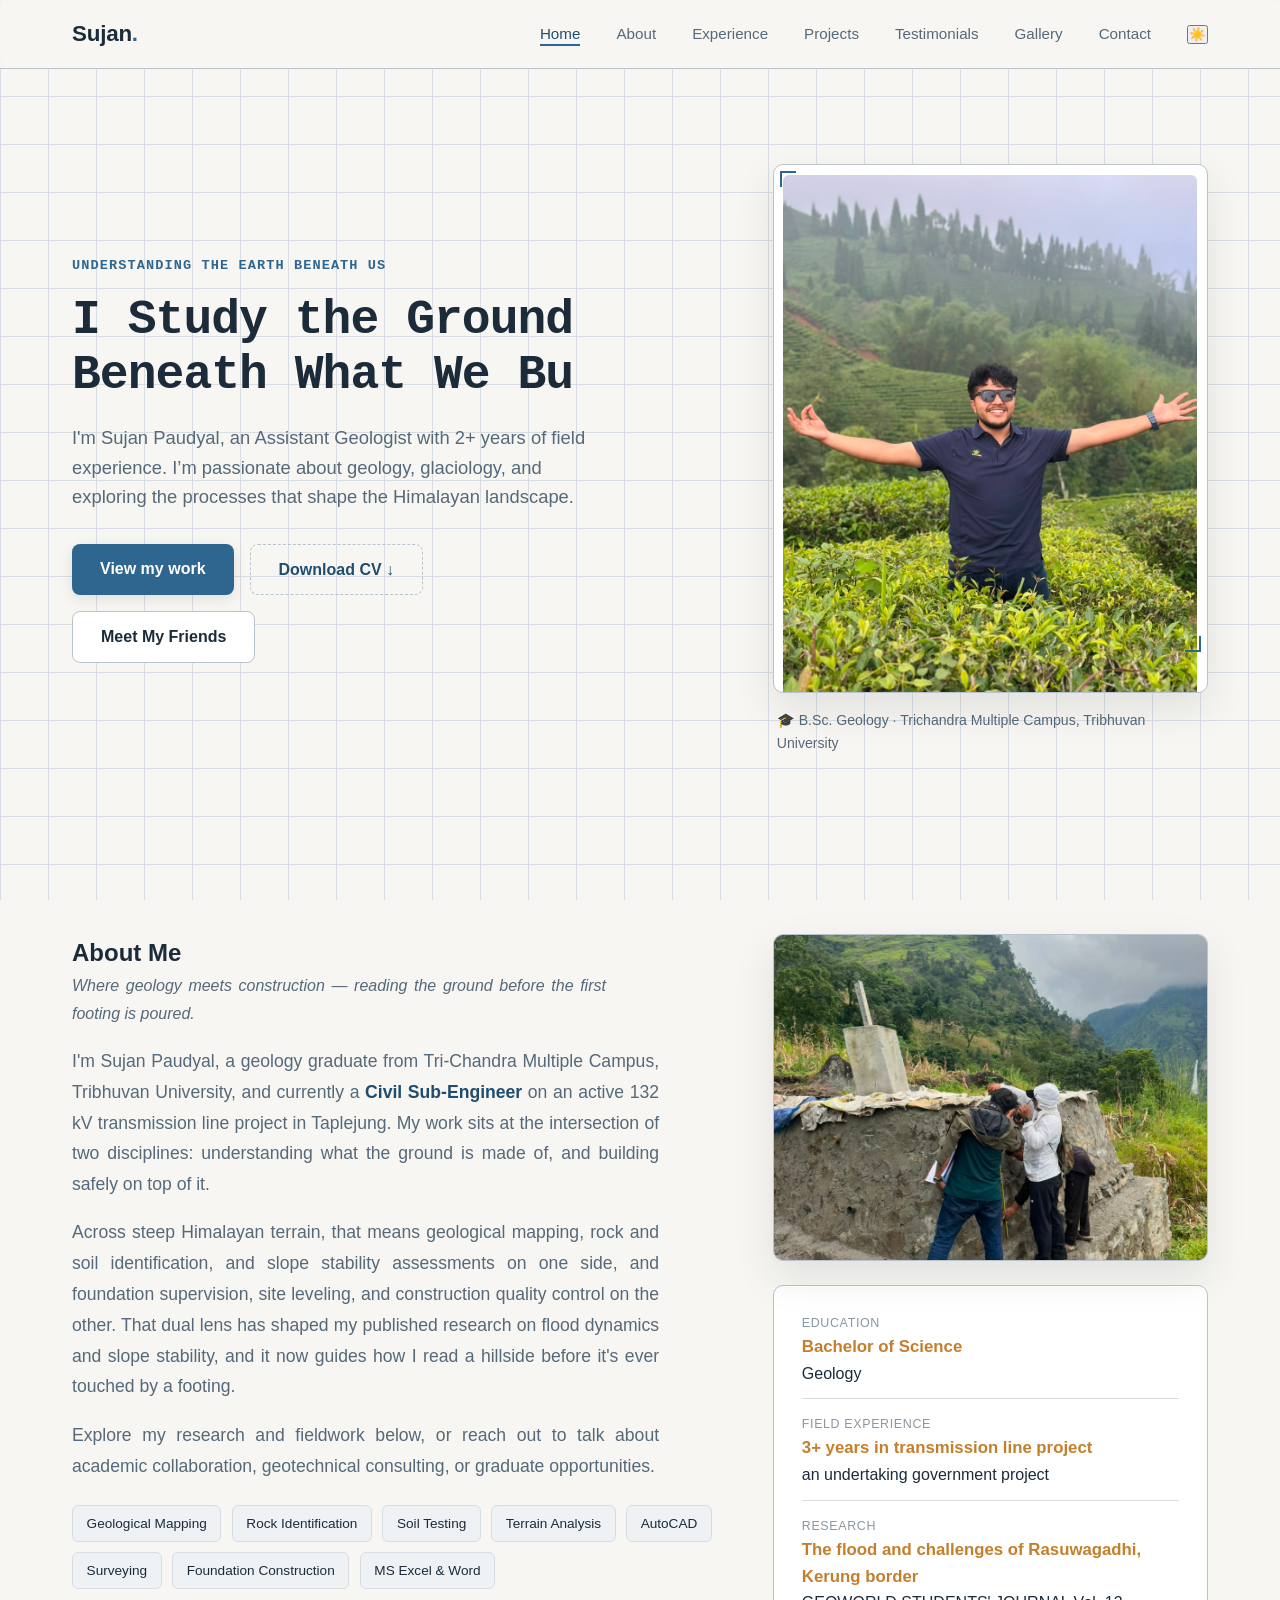
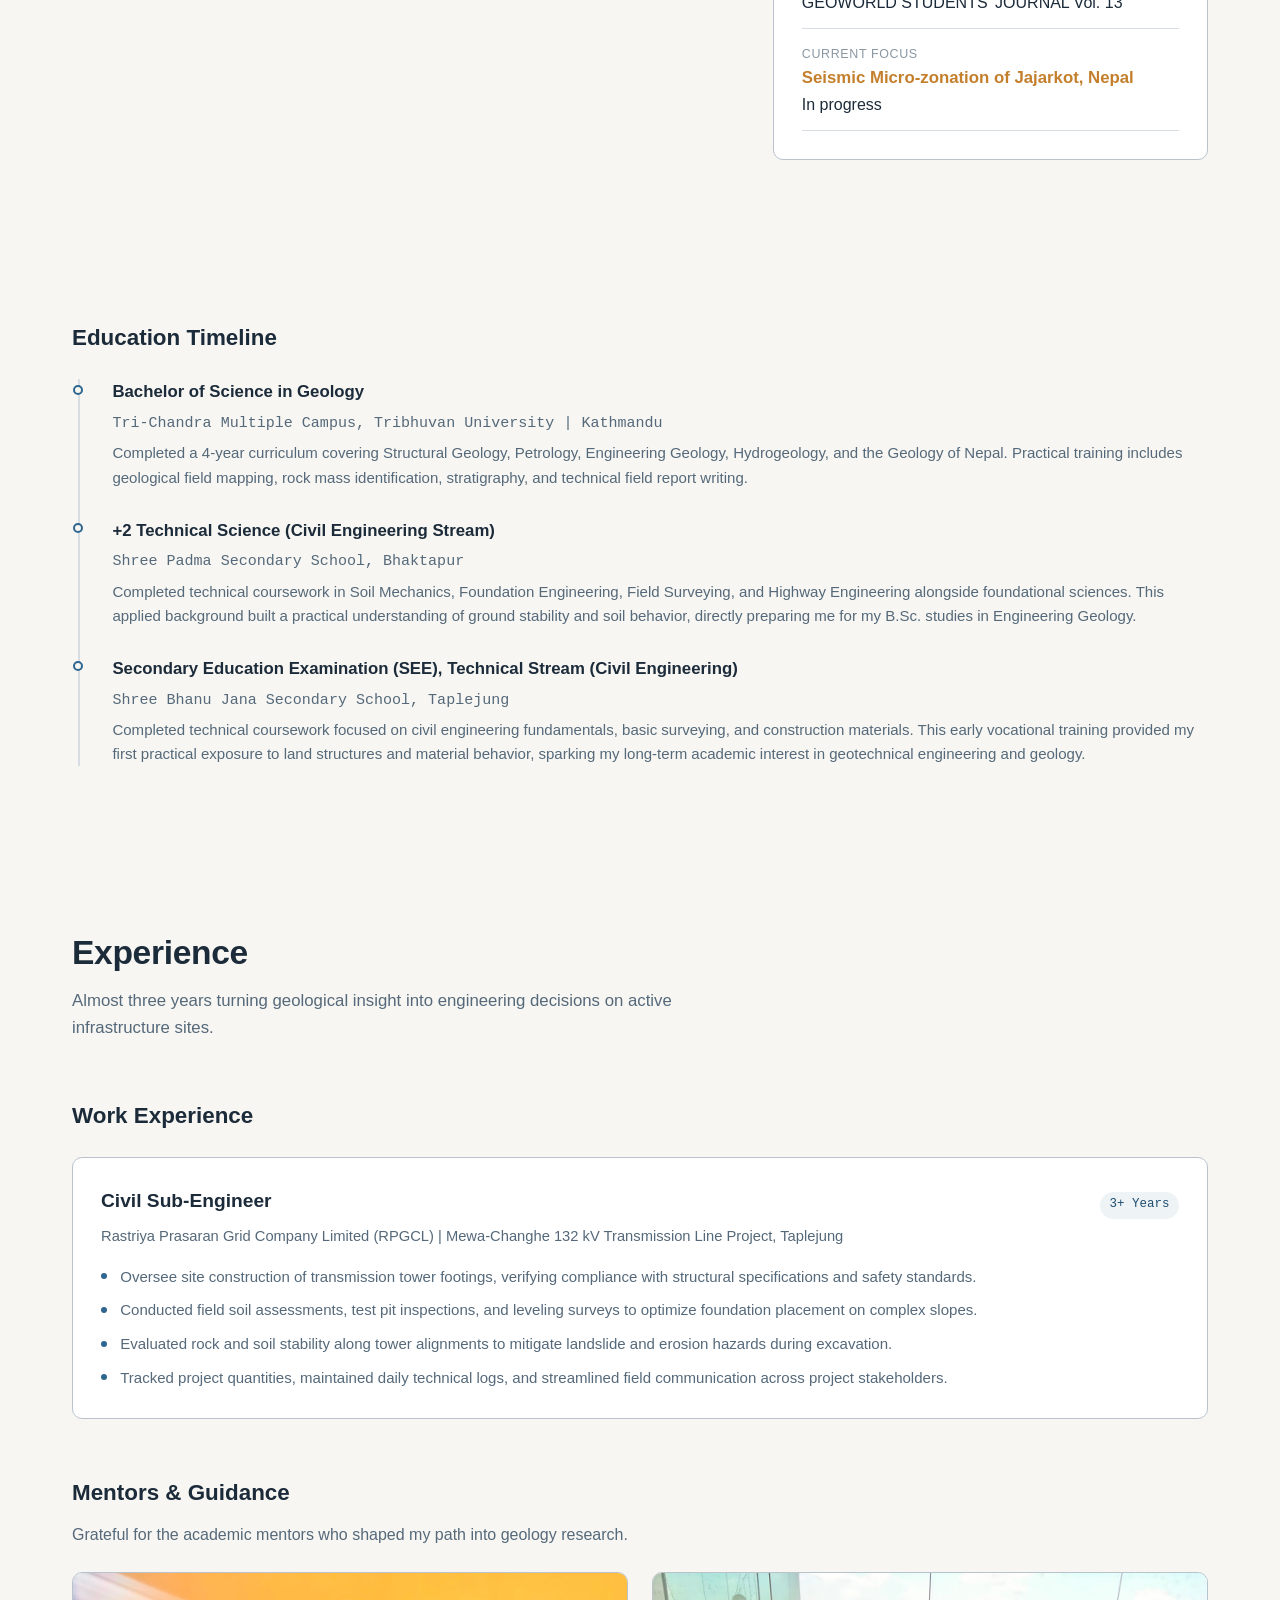
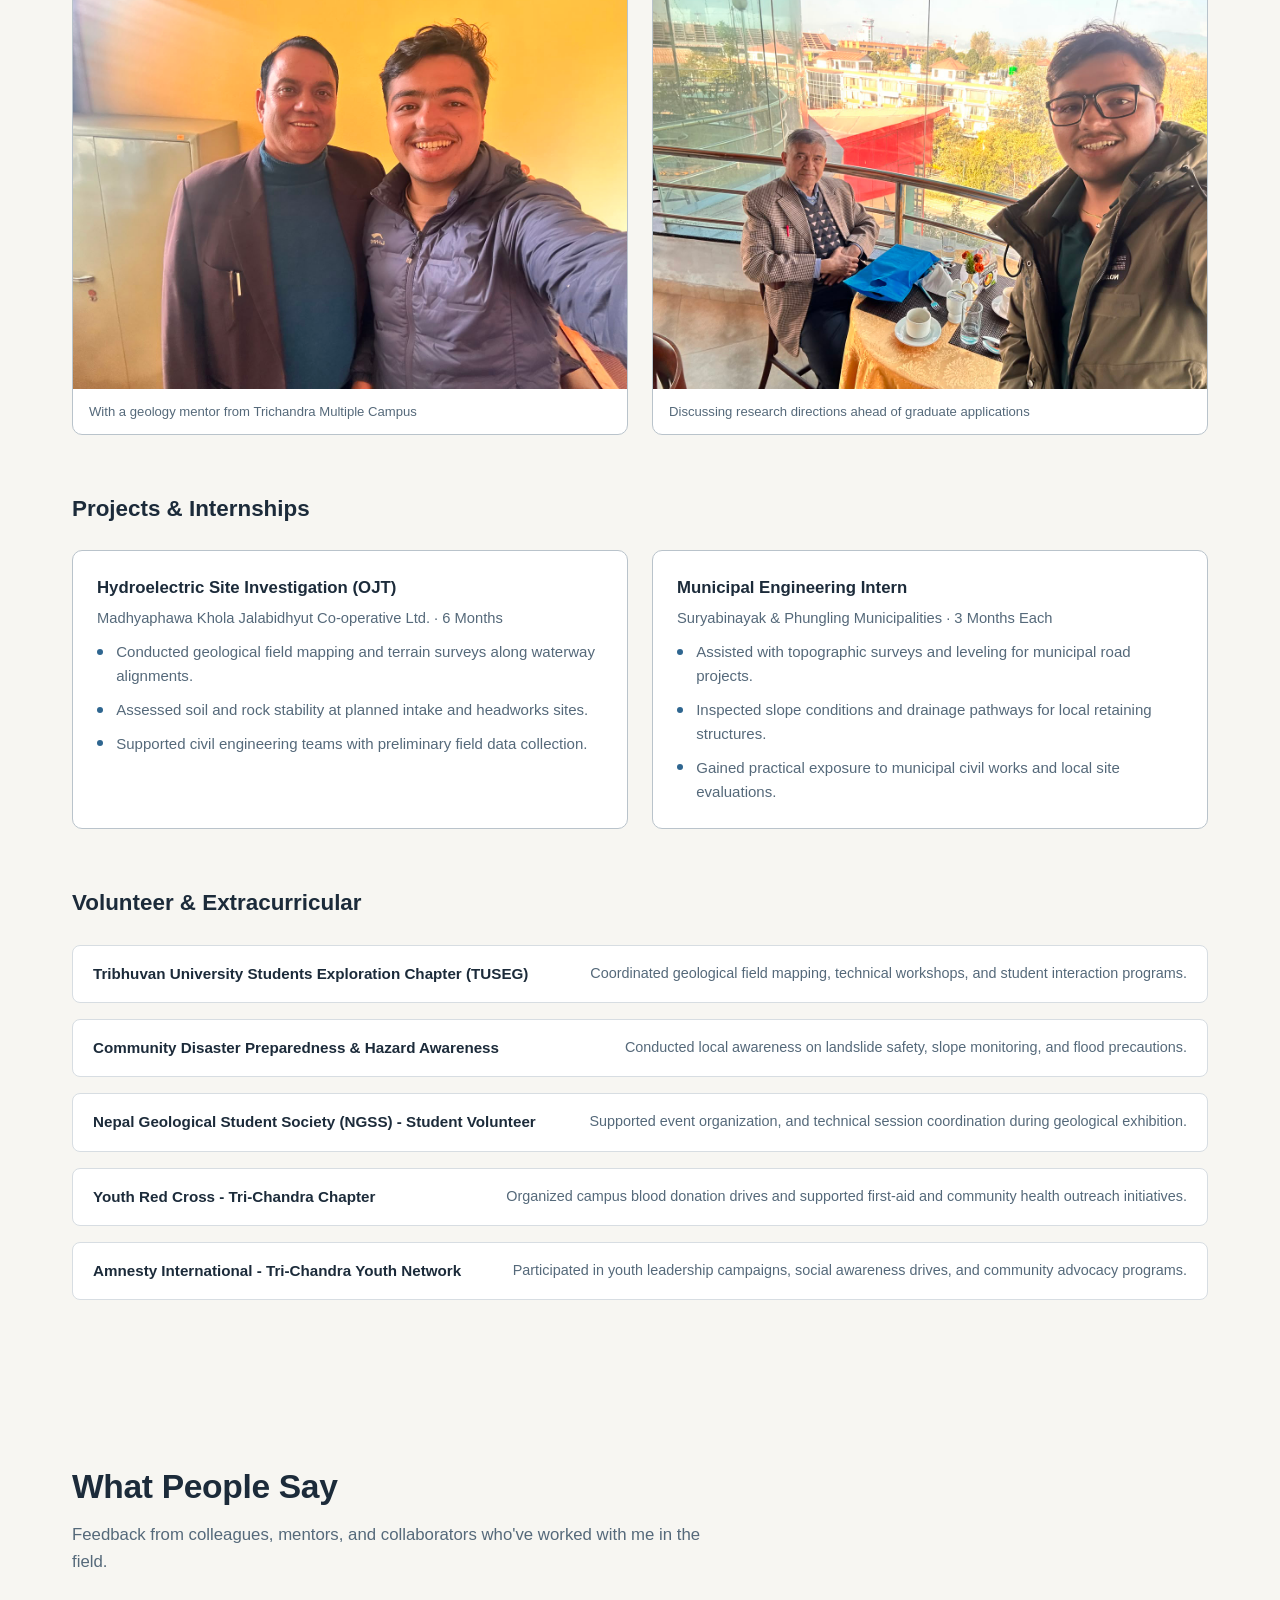
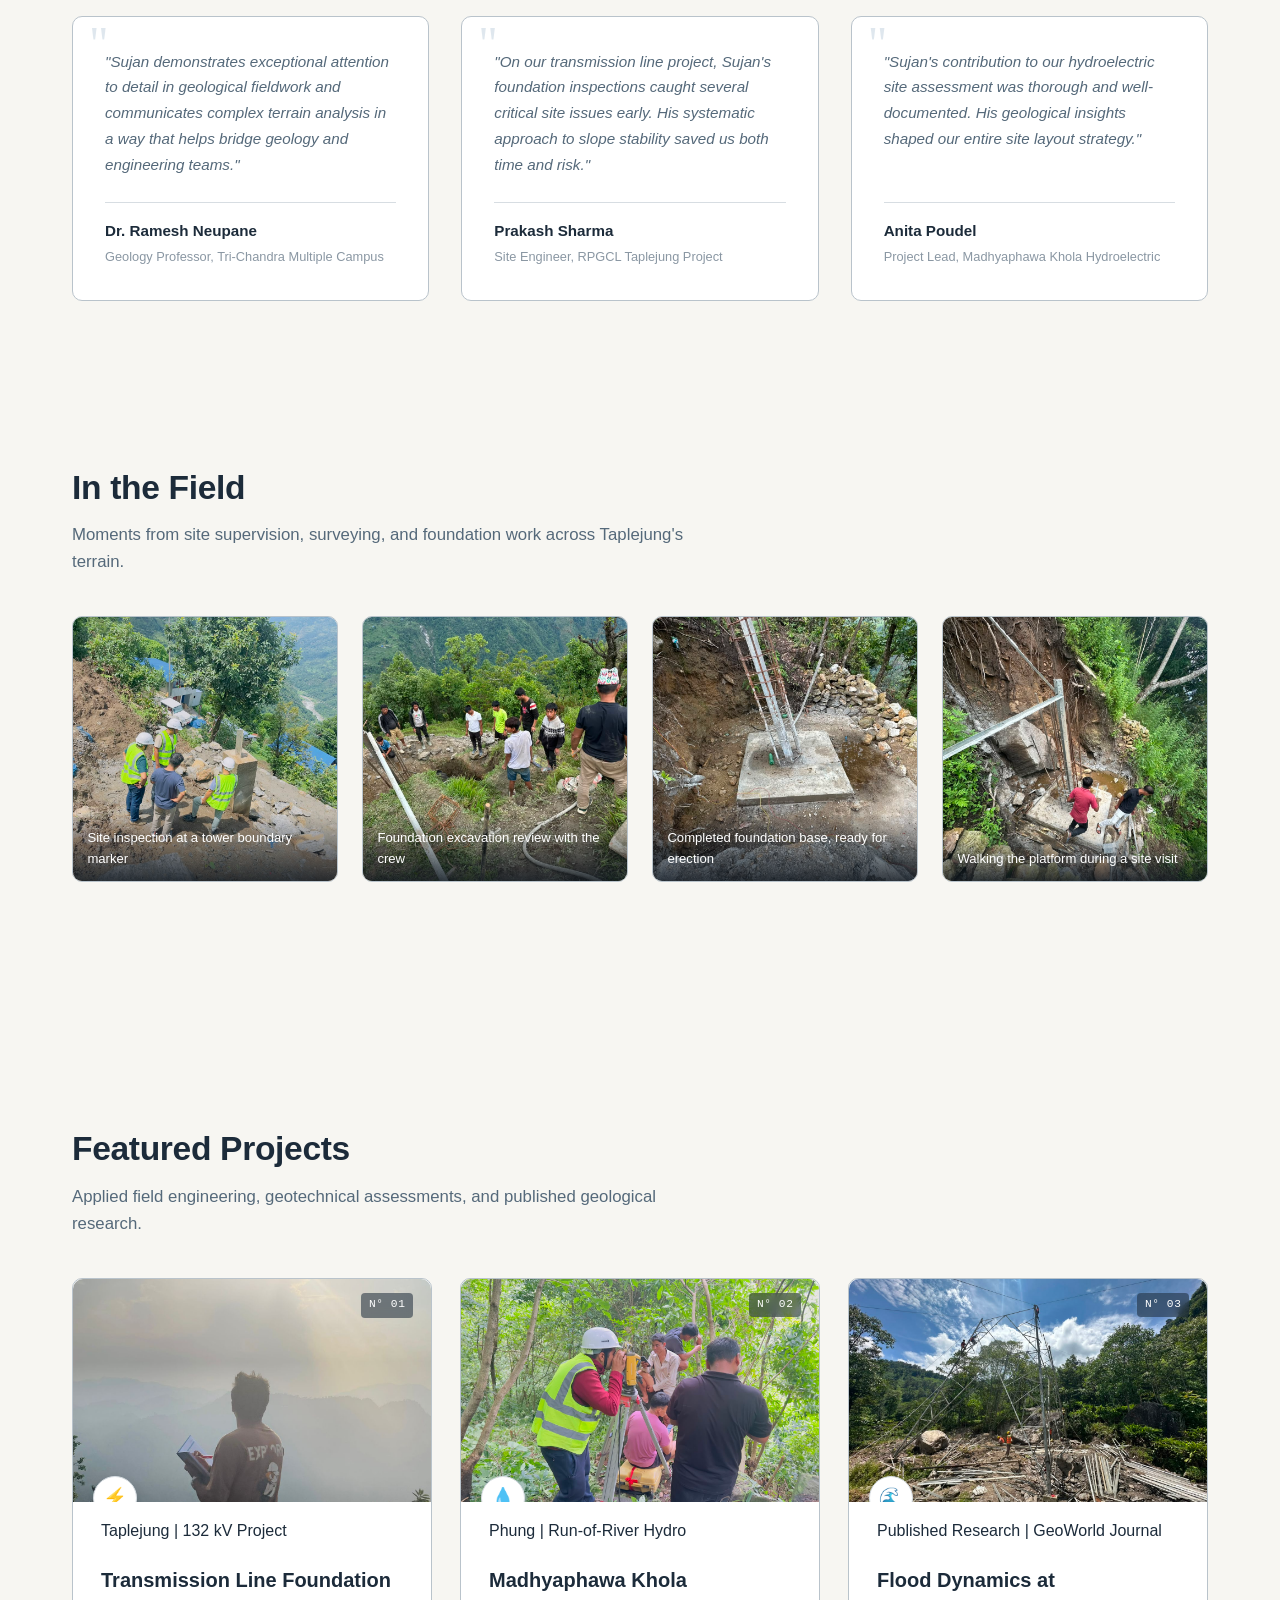
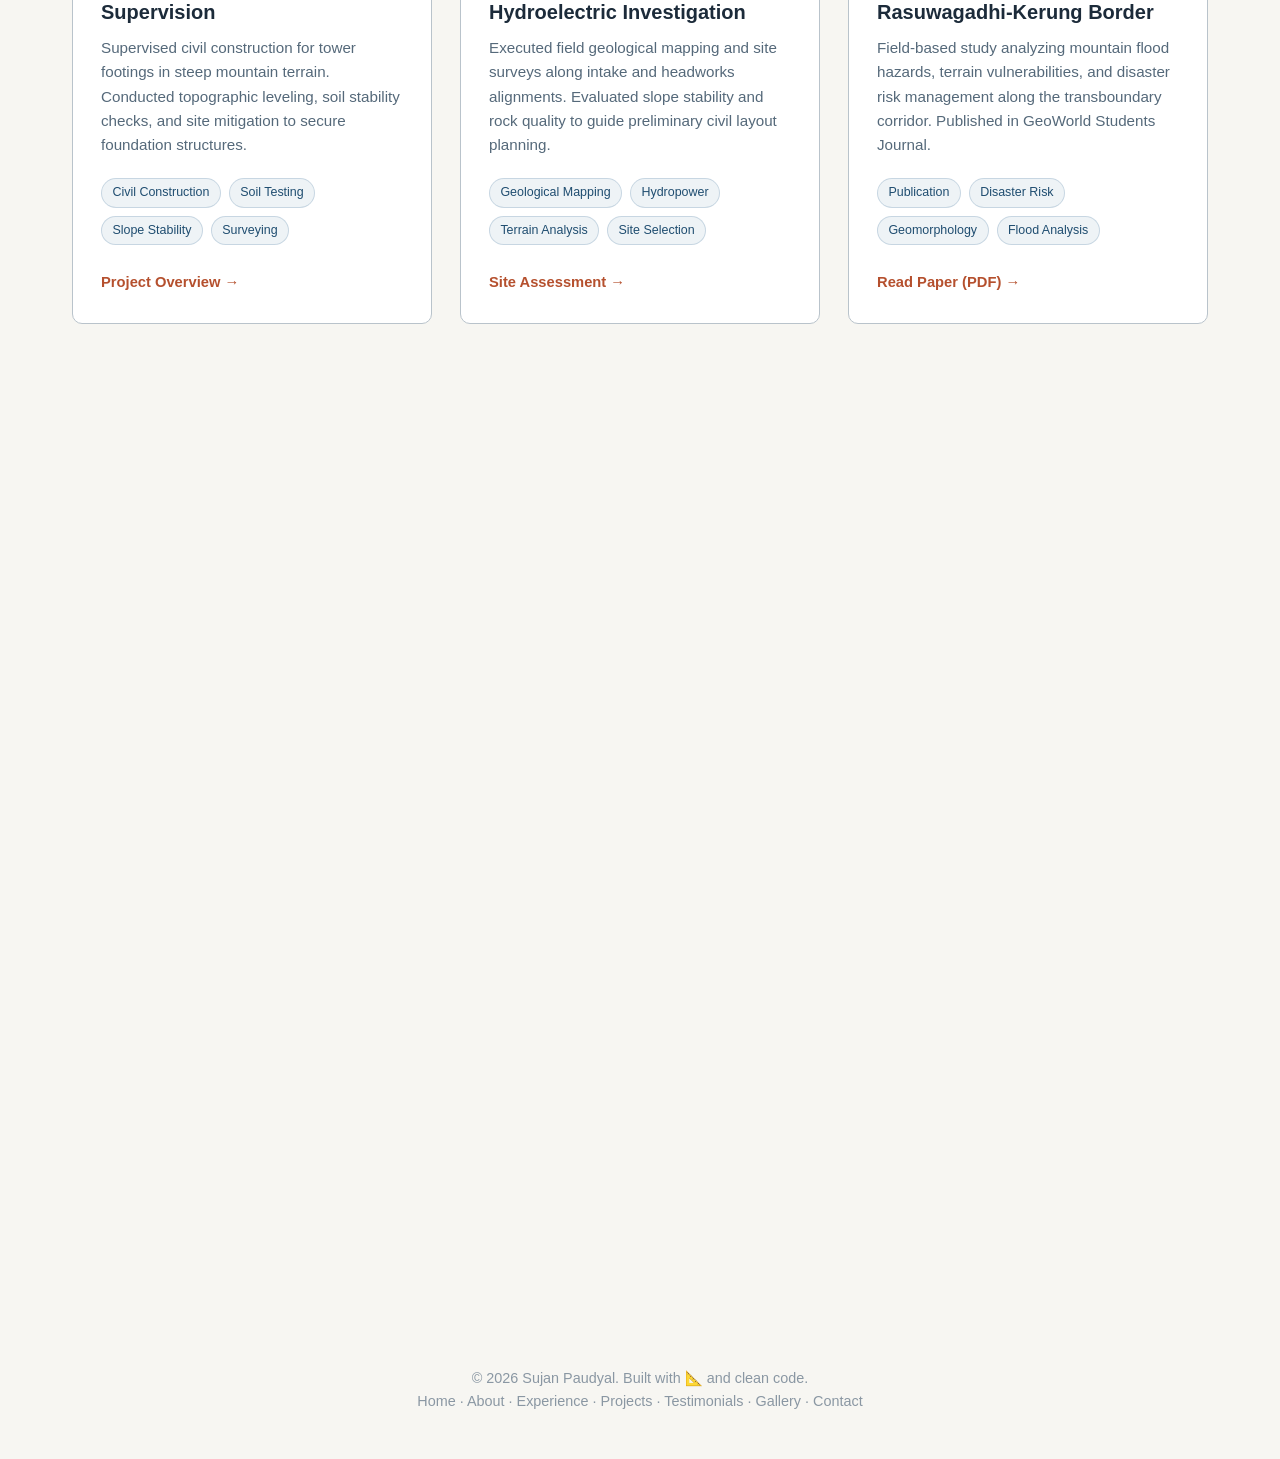
==== commit ddbf0ce7: "Update index.html" ====
--- a/index.html
+++ b/index.html
@@ -114,32 +114,27 @@
                 <div class="about-stats" aria-label="Key Qualifications">
                     <div class="stat-row">
                     <span class="stat-label">Education</span>
-                    <span class="stat-value">B.Sc. Geology &amp; Geotechnical Science</span>
-                    <span class="badge badge--academic">Academic</span>
+                    <span class="stat-value">Bachelor of Science</span>
+                    <span class="badge badge--academic">Geology</span>
                 </div>
 
                 <div class="stat-row">
                 <span class="stat-label">Field Experience</span>
-                <span class="stat-value">2+ years in soil mechanics and site testing</span>
-                <span class="badge badge--field">Practice</span>
+                <span class="stat-value">3+ years in transmission line project</span>
+                <span class="badge badge--field">an undertaking government project</span>
                 </div>
 
                 <div class="stat-row">
                 <span class="stat-label">Research</span>
-                <span class="stat-value">Peer reviewed publication on slope stability</span>
-                <span class="badge badge--research">Published</span>
+                <span class="stat-value">The flood and challenges of Rasuwagadhi, Kerung border</span>
+                <span class="badge badge--research">GEOWORLD STUDENTS' JOURNAL Vol. 13</span>
                 </div>
 
                 <div class="stat-row">
                 <span class="stat-label">Current focus</span>
-                <span class="stat-value">Resilient earthworks and sustainable infrastructure</span>
-                <span class="badge badge--focus">Active</span>
-                </div>
-
-                <blockquote class="quote" aria-label="Core Philosophy">
-                <span aria-hidden="true" class="quote-icon">🌍</span>
-                <q>Evaluating ground conditions to engineer resilient infrastructure.</q>
-                </blockquote>
+                <span class="stat-value">Seismic Micro-zonation of Jajarkot, Nepal</span>
+                <span class="badge badge--focus">In progress</span>
+                </div>
                 </div>
             </div>
   
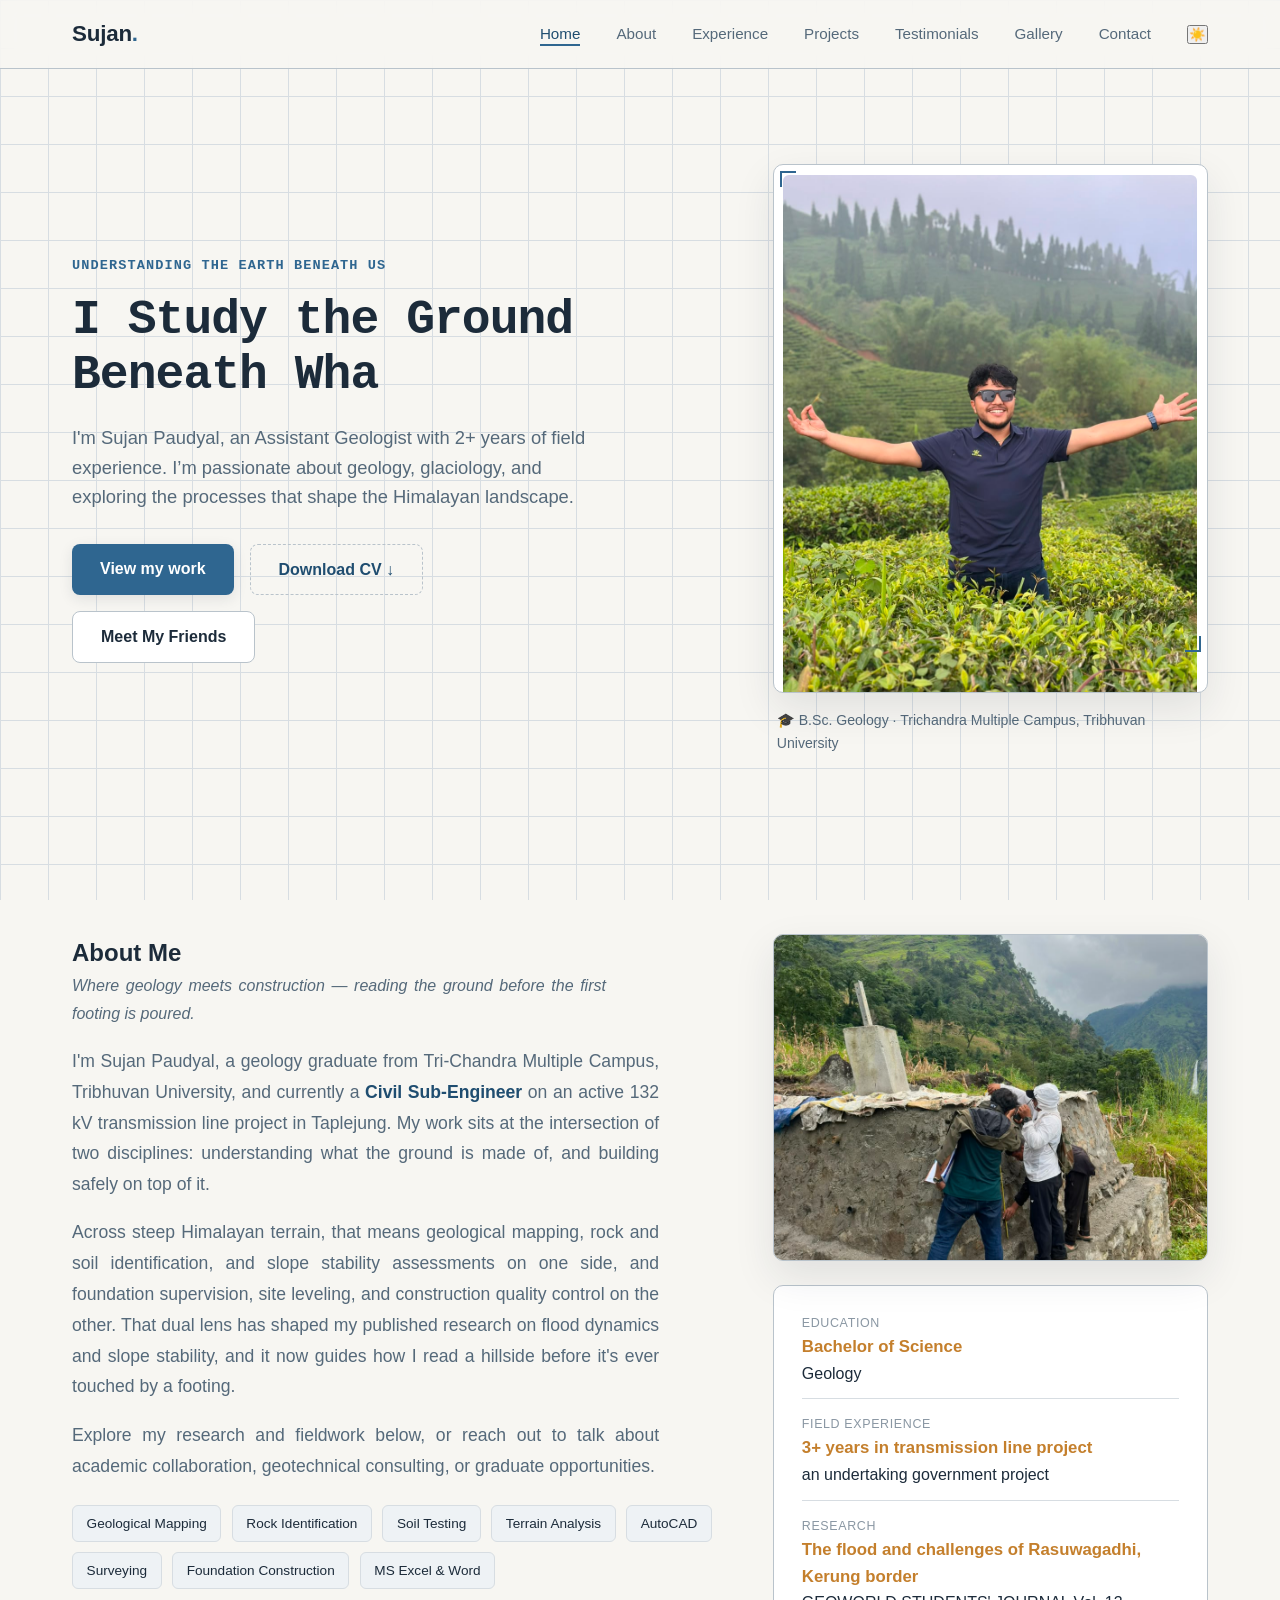
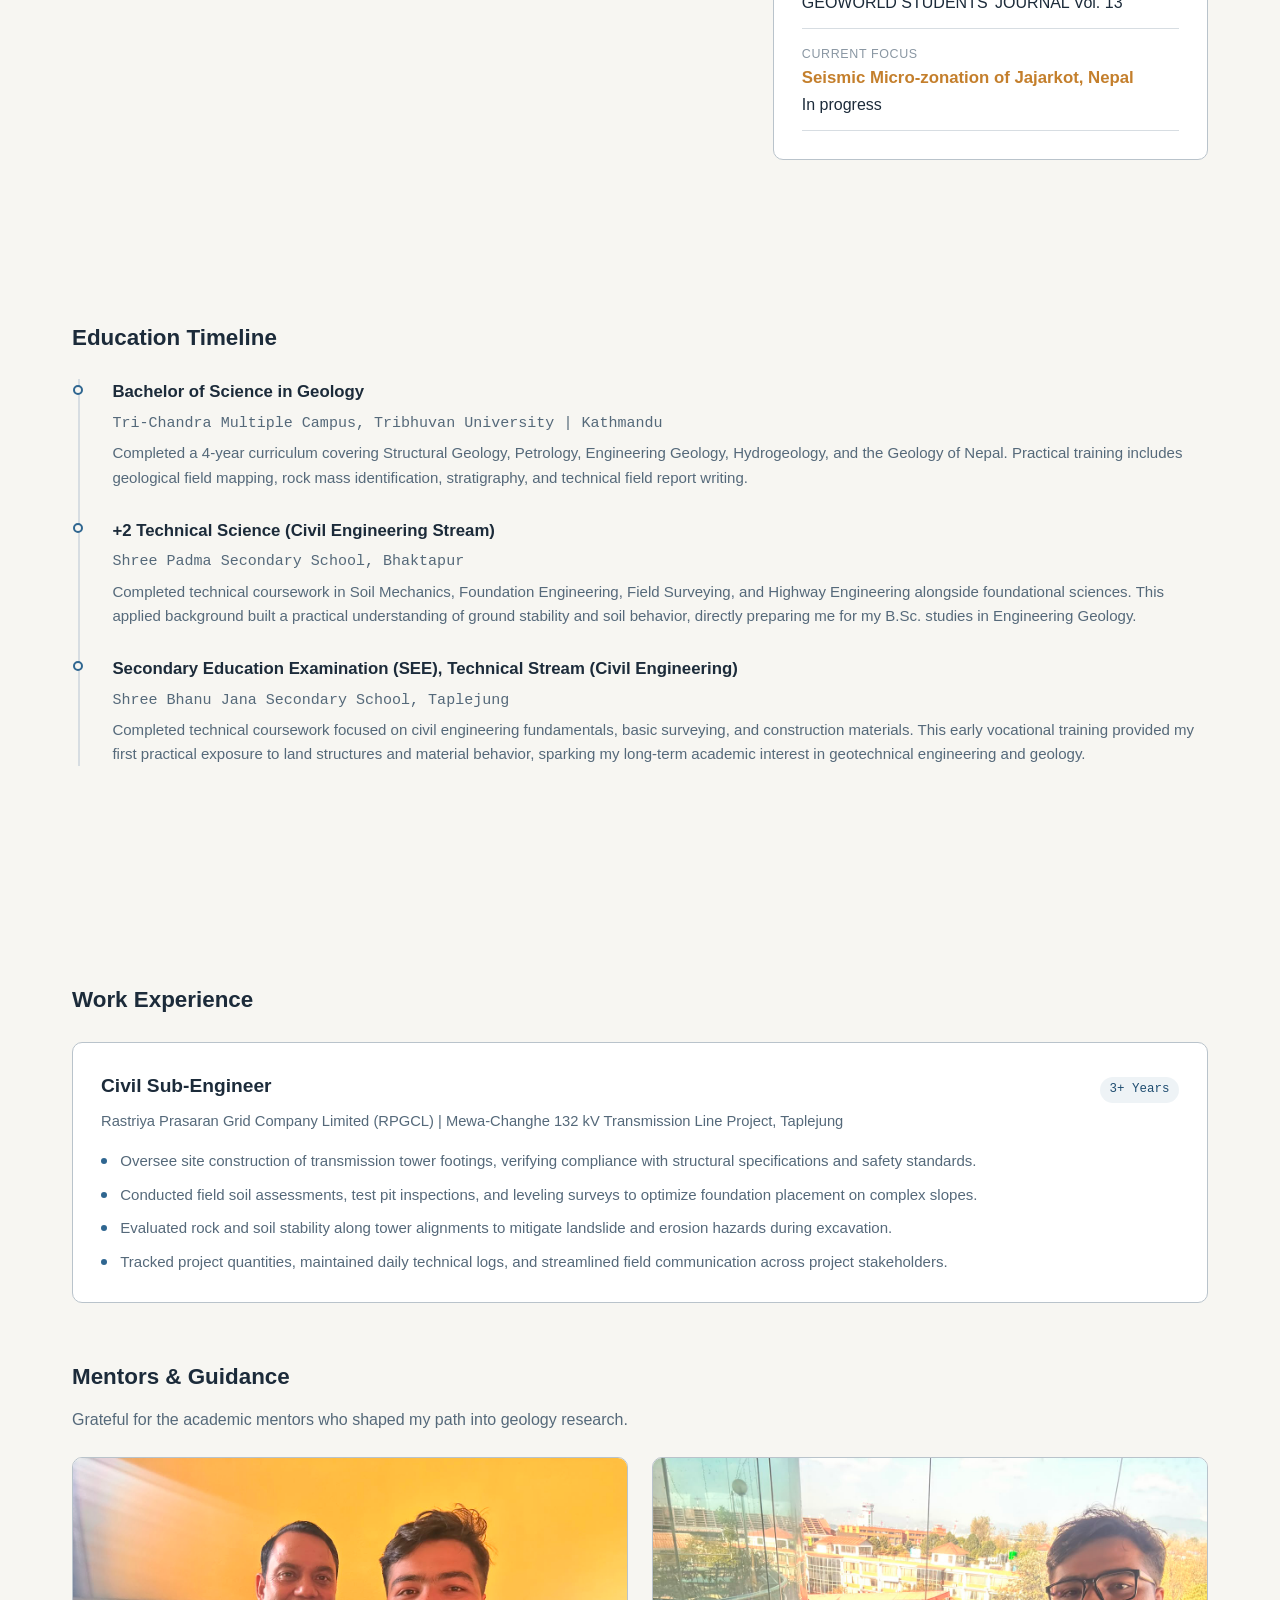
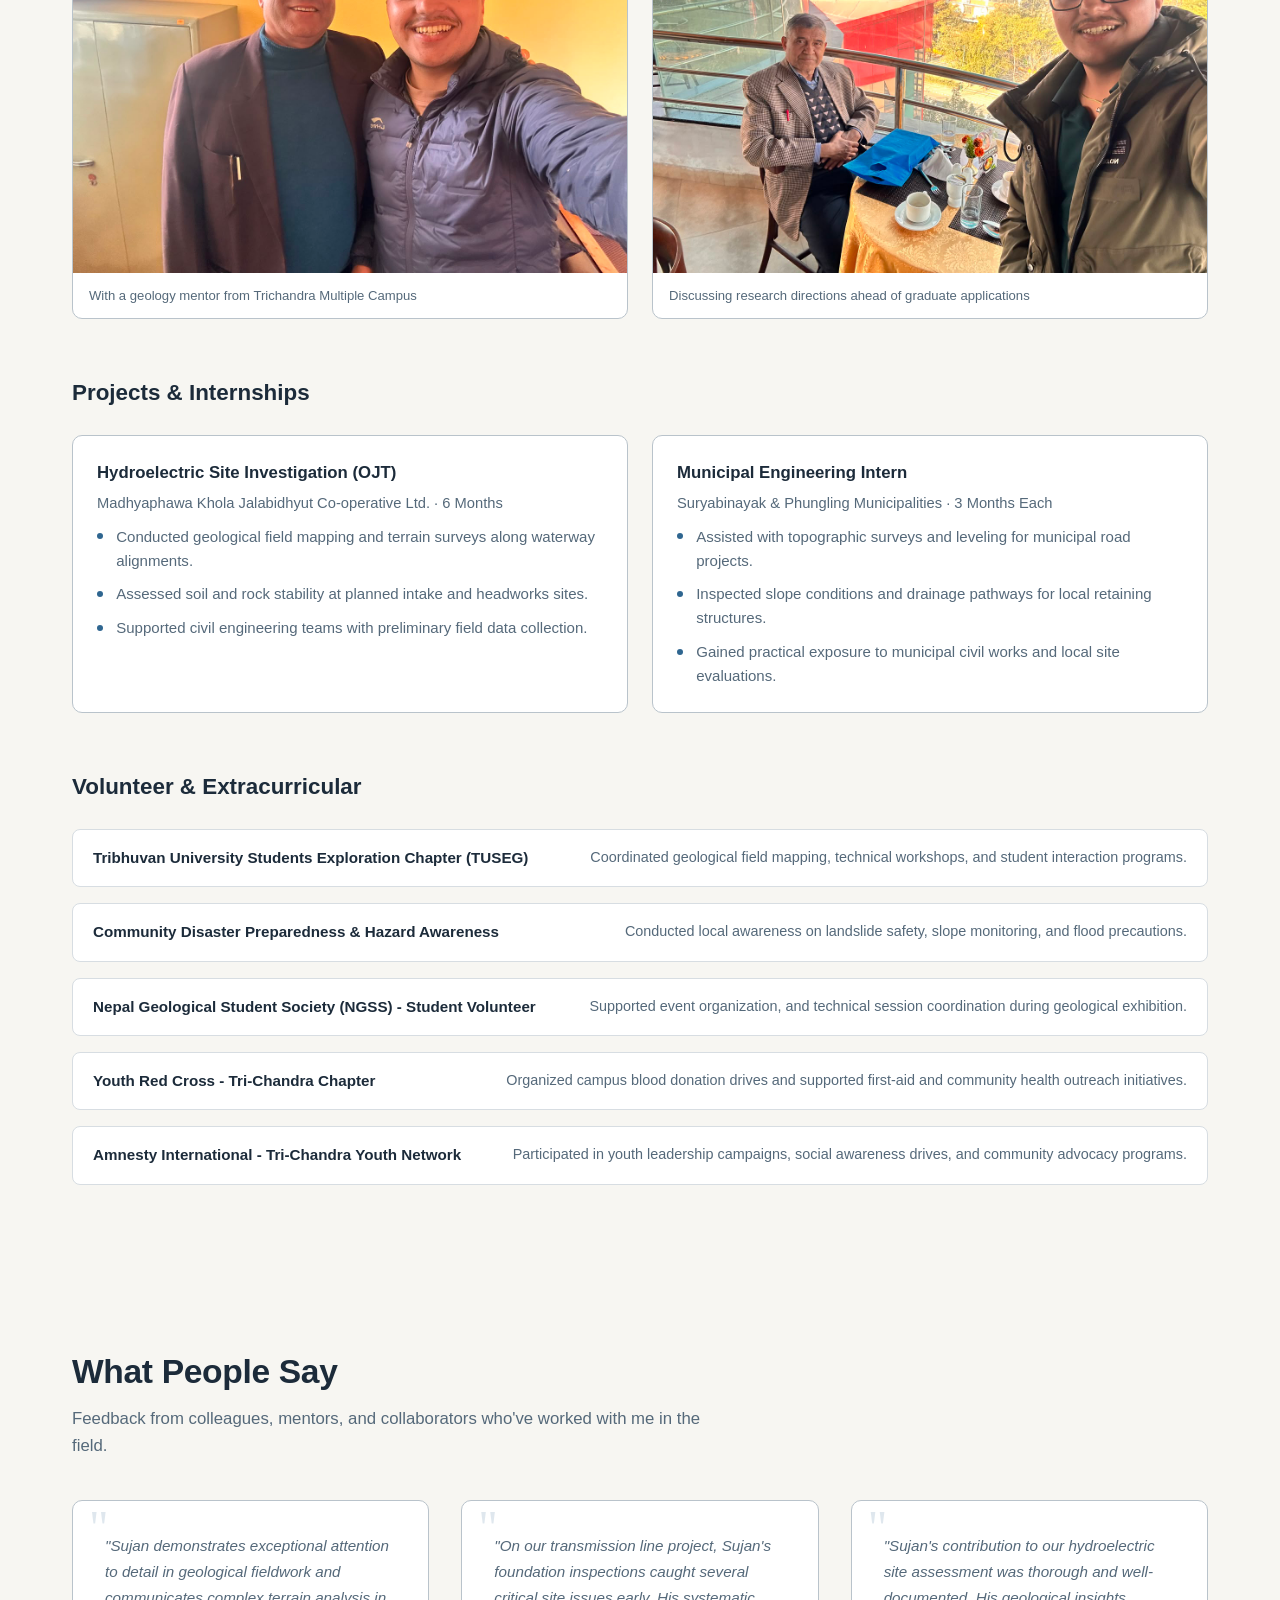
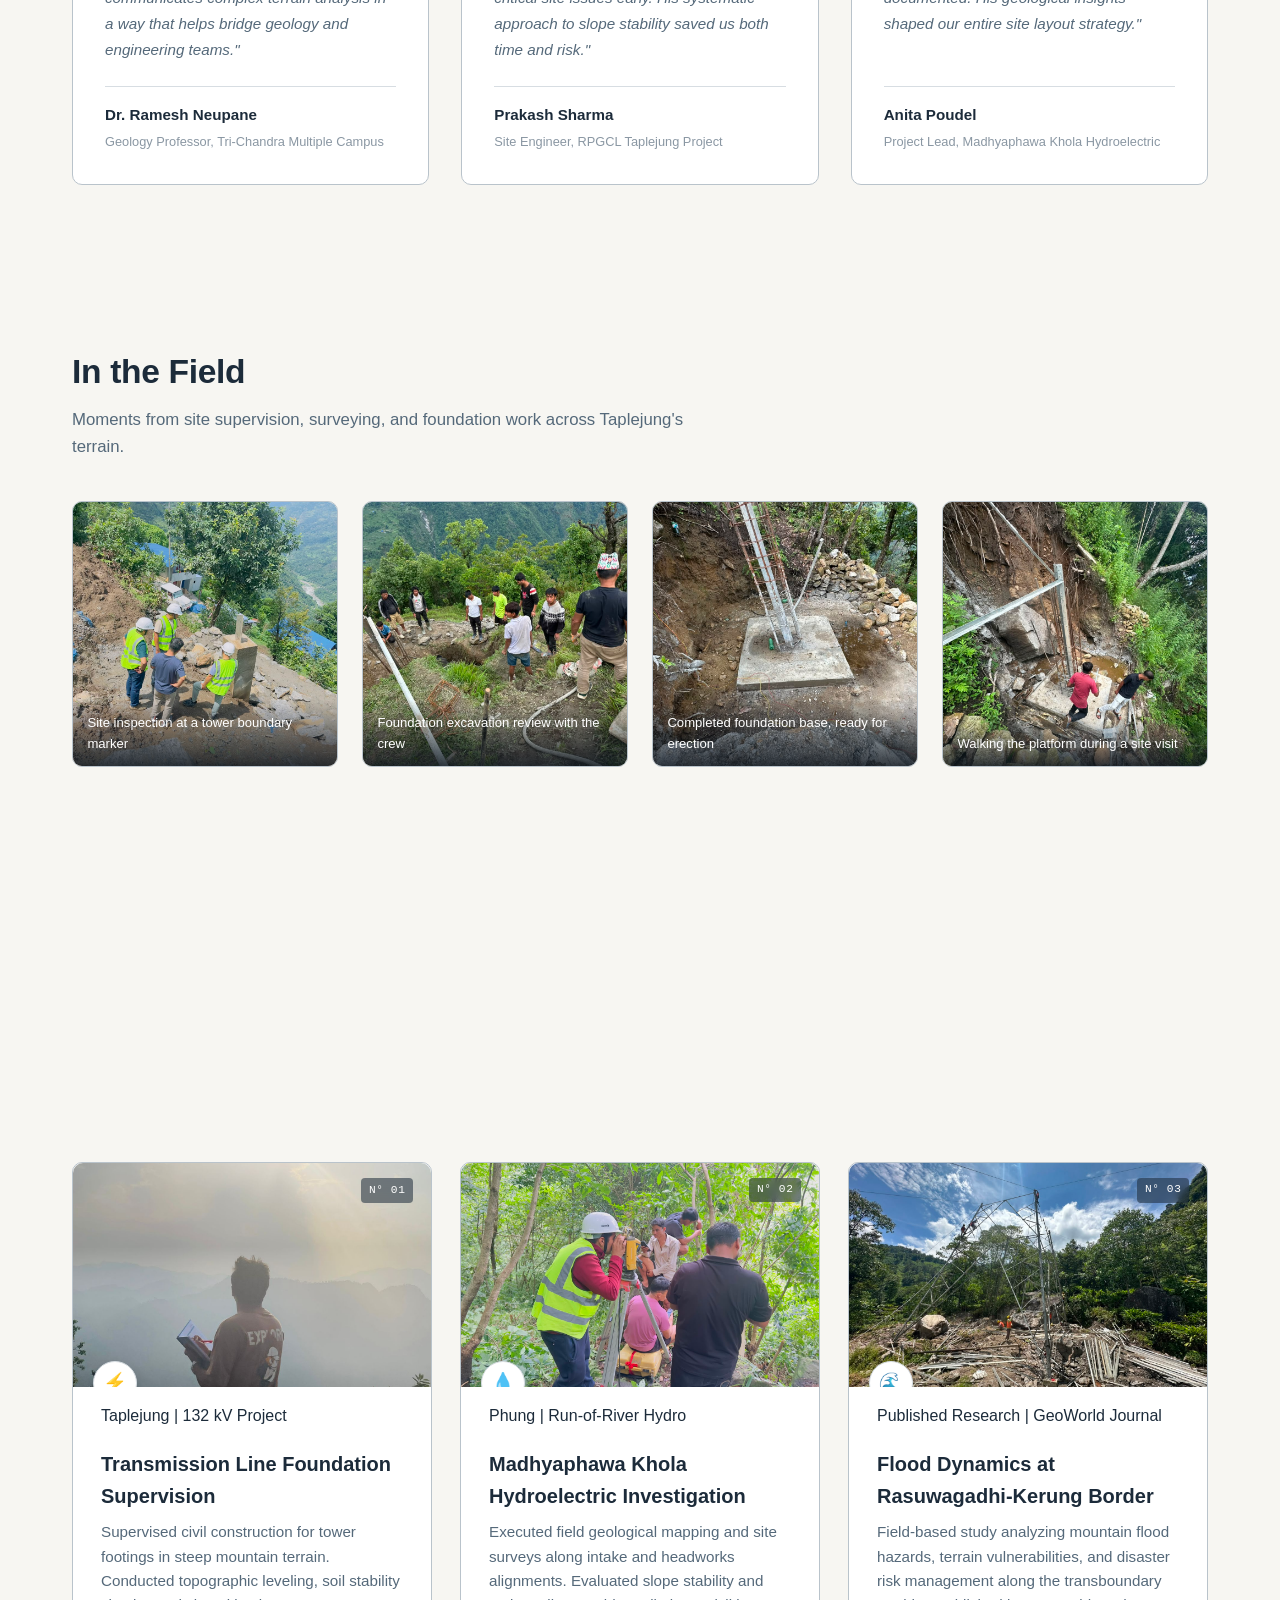
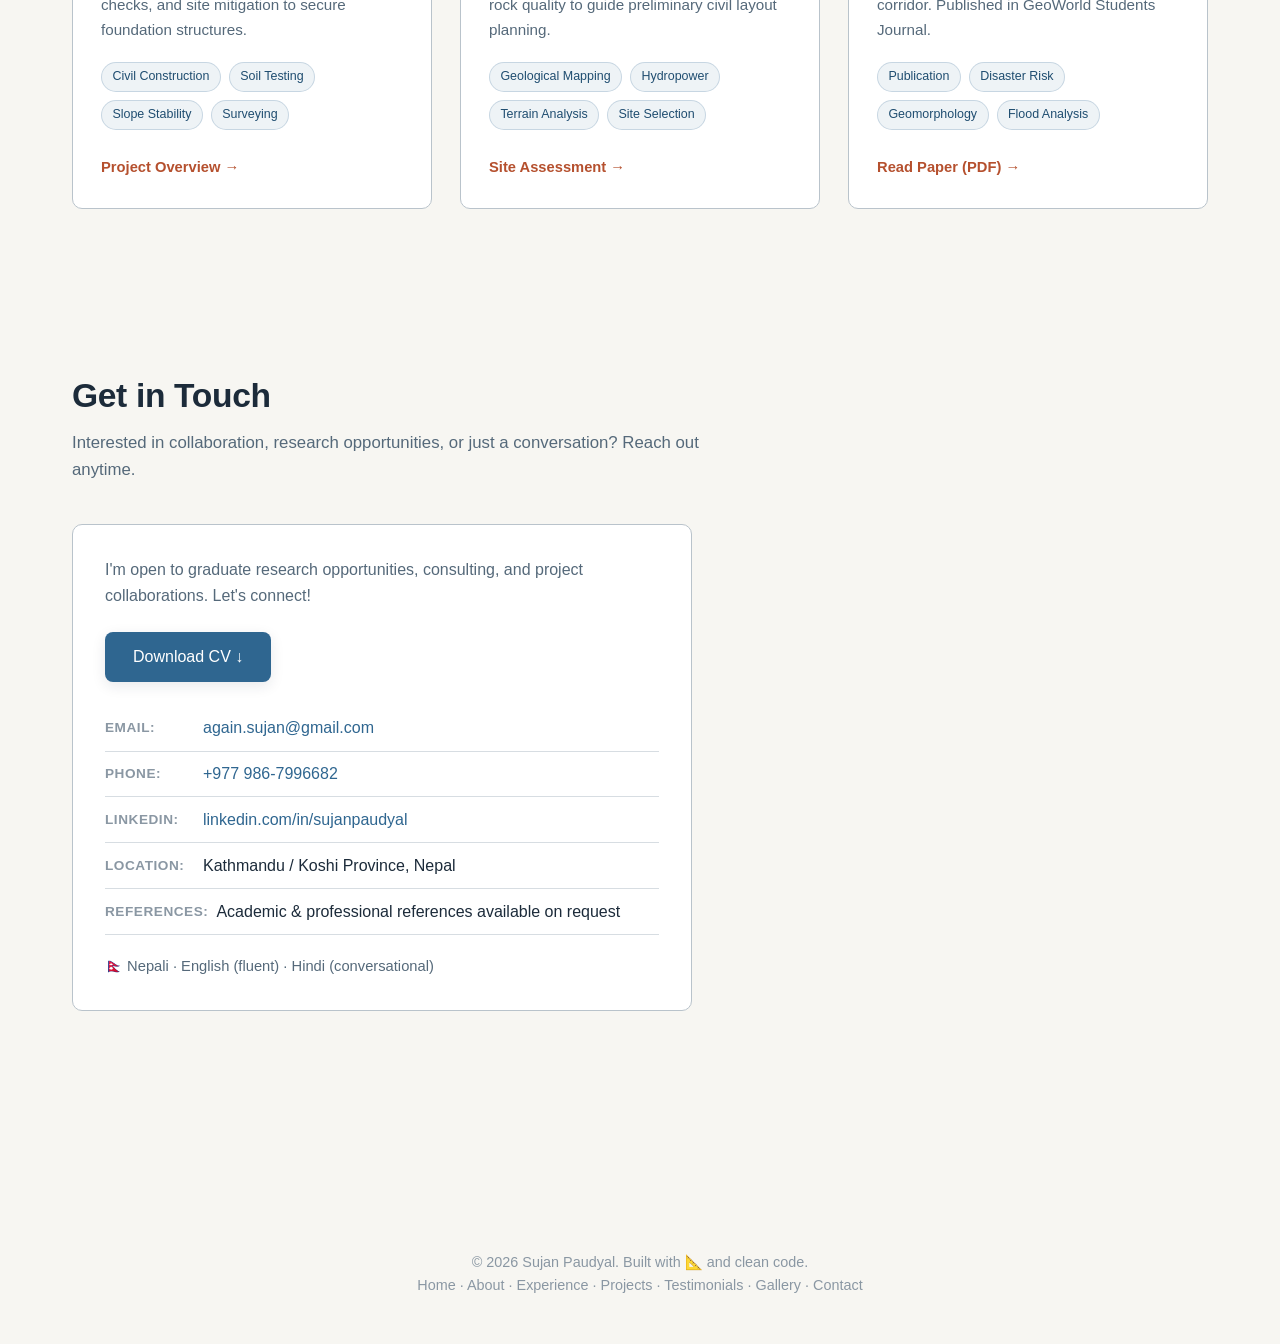
==== commit da7223e9: "Update index.html" ====
--- a/index.html
+++ b/index.html
@@ -171,12 +171,7 @@
     </section>
 
     <section id="experience" class="experience">
-        <div class="section-intro">
-            <h2>Experience</h2>
-            <p>Almost three years turning geological insight into engineering decisions on active infrastructure sites.</p>
-        </div>
-
-            <div class="subsection">
+                <div class="subsection">
                 <h3 class="subsection-title">Work Experience</h3>
                 <div class="exp-item">
                 <div class="exp-header">
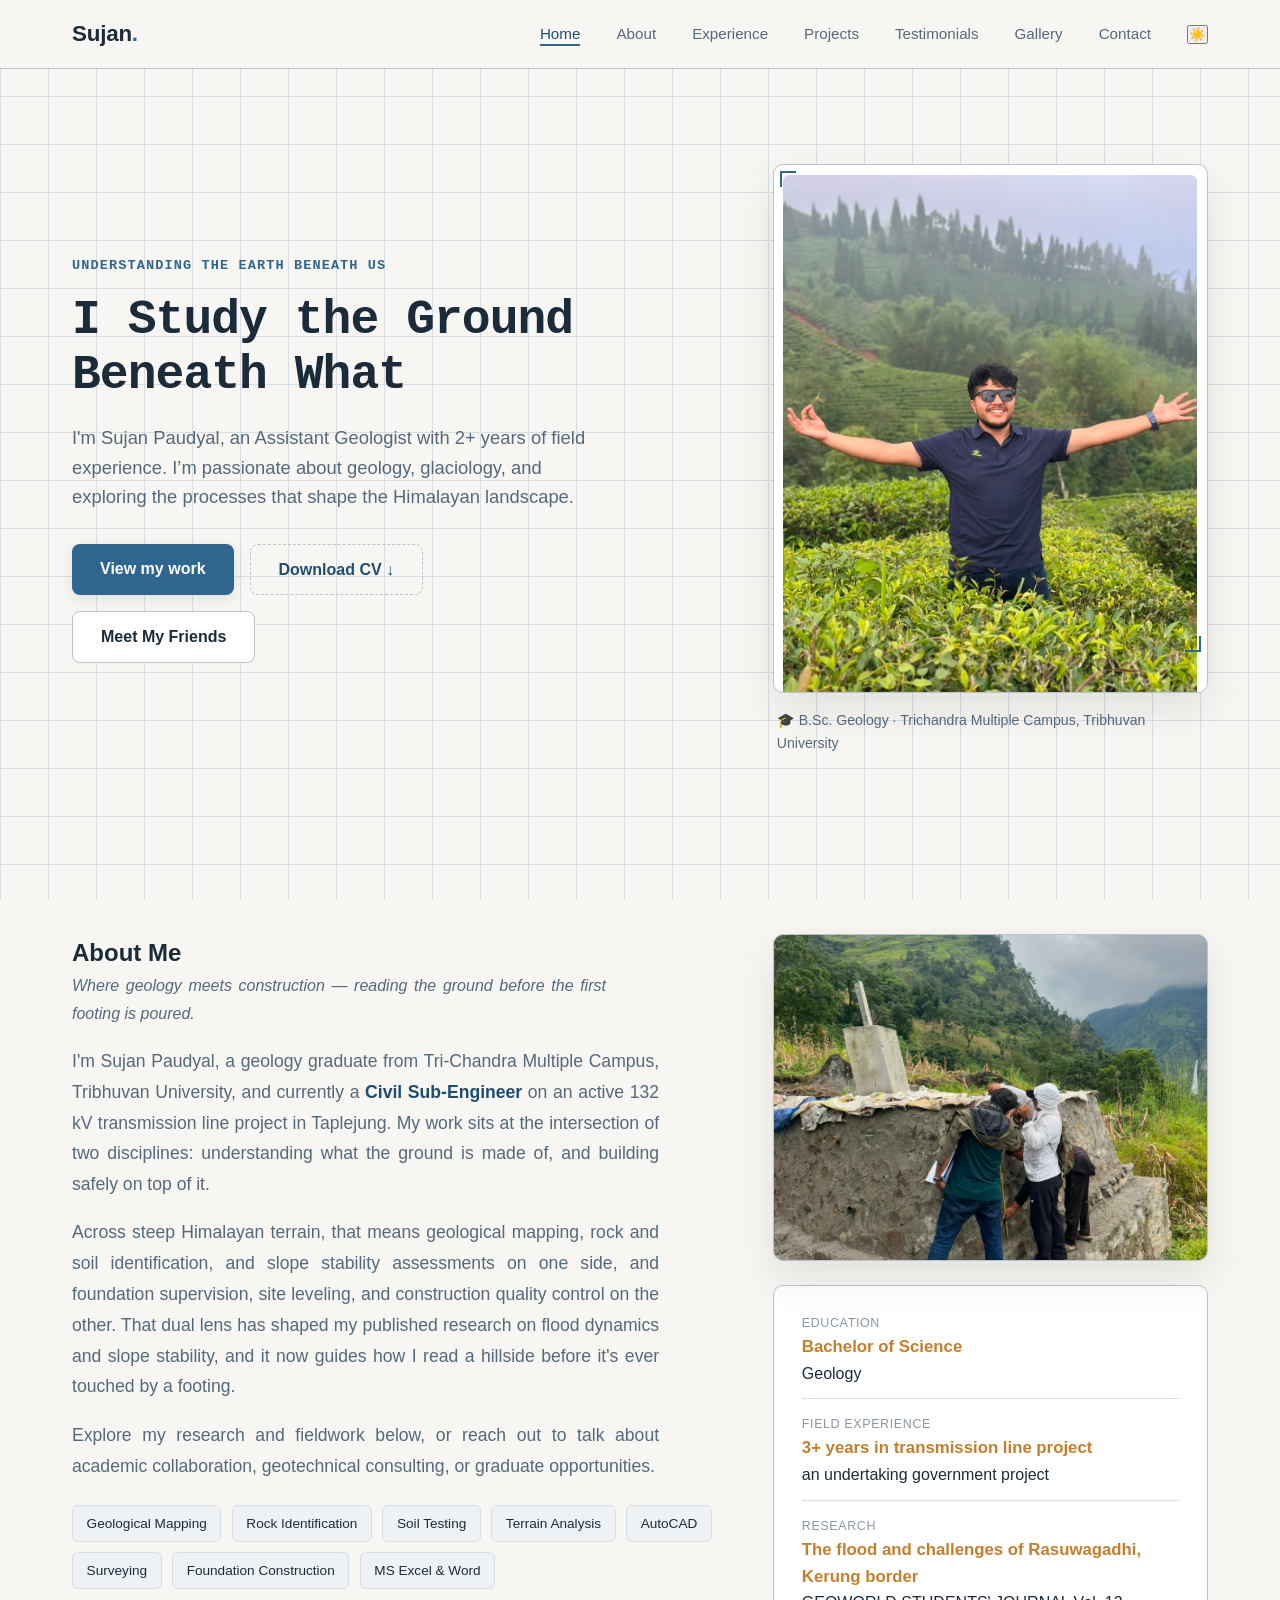
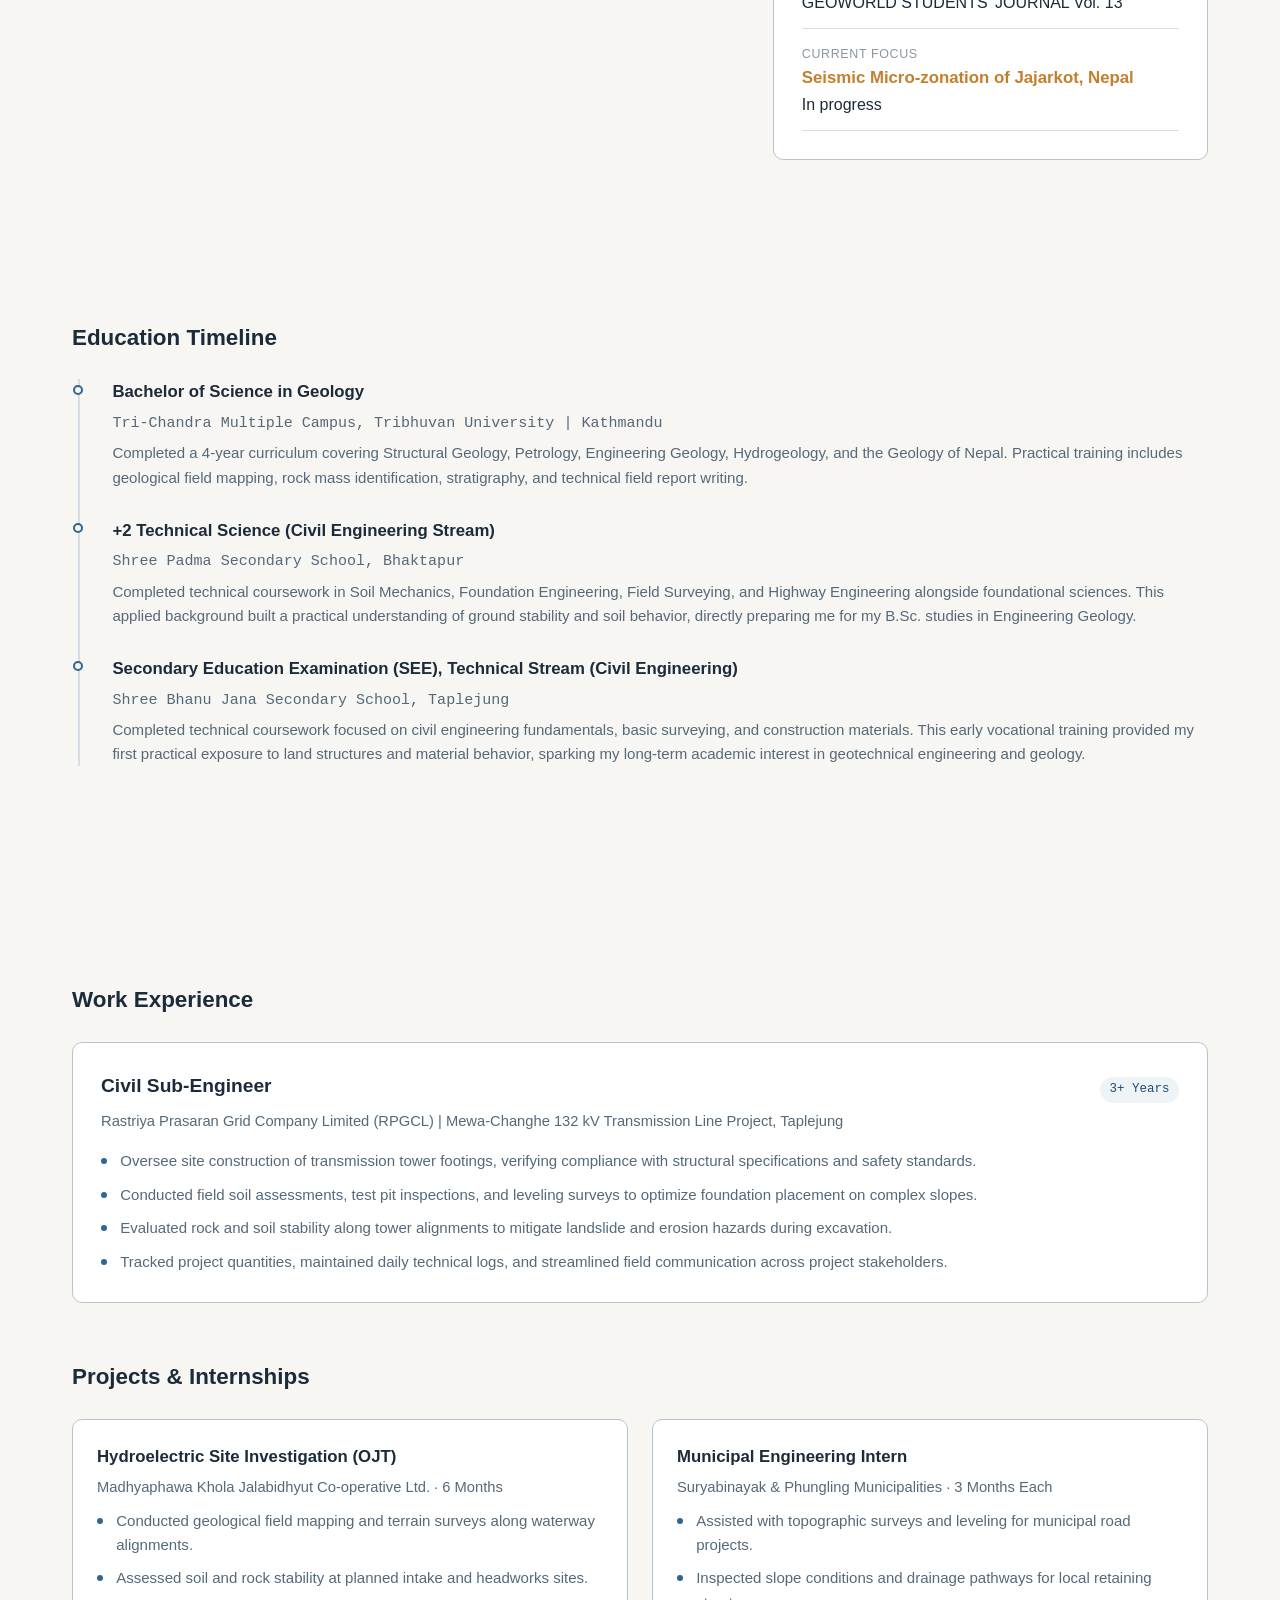
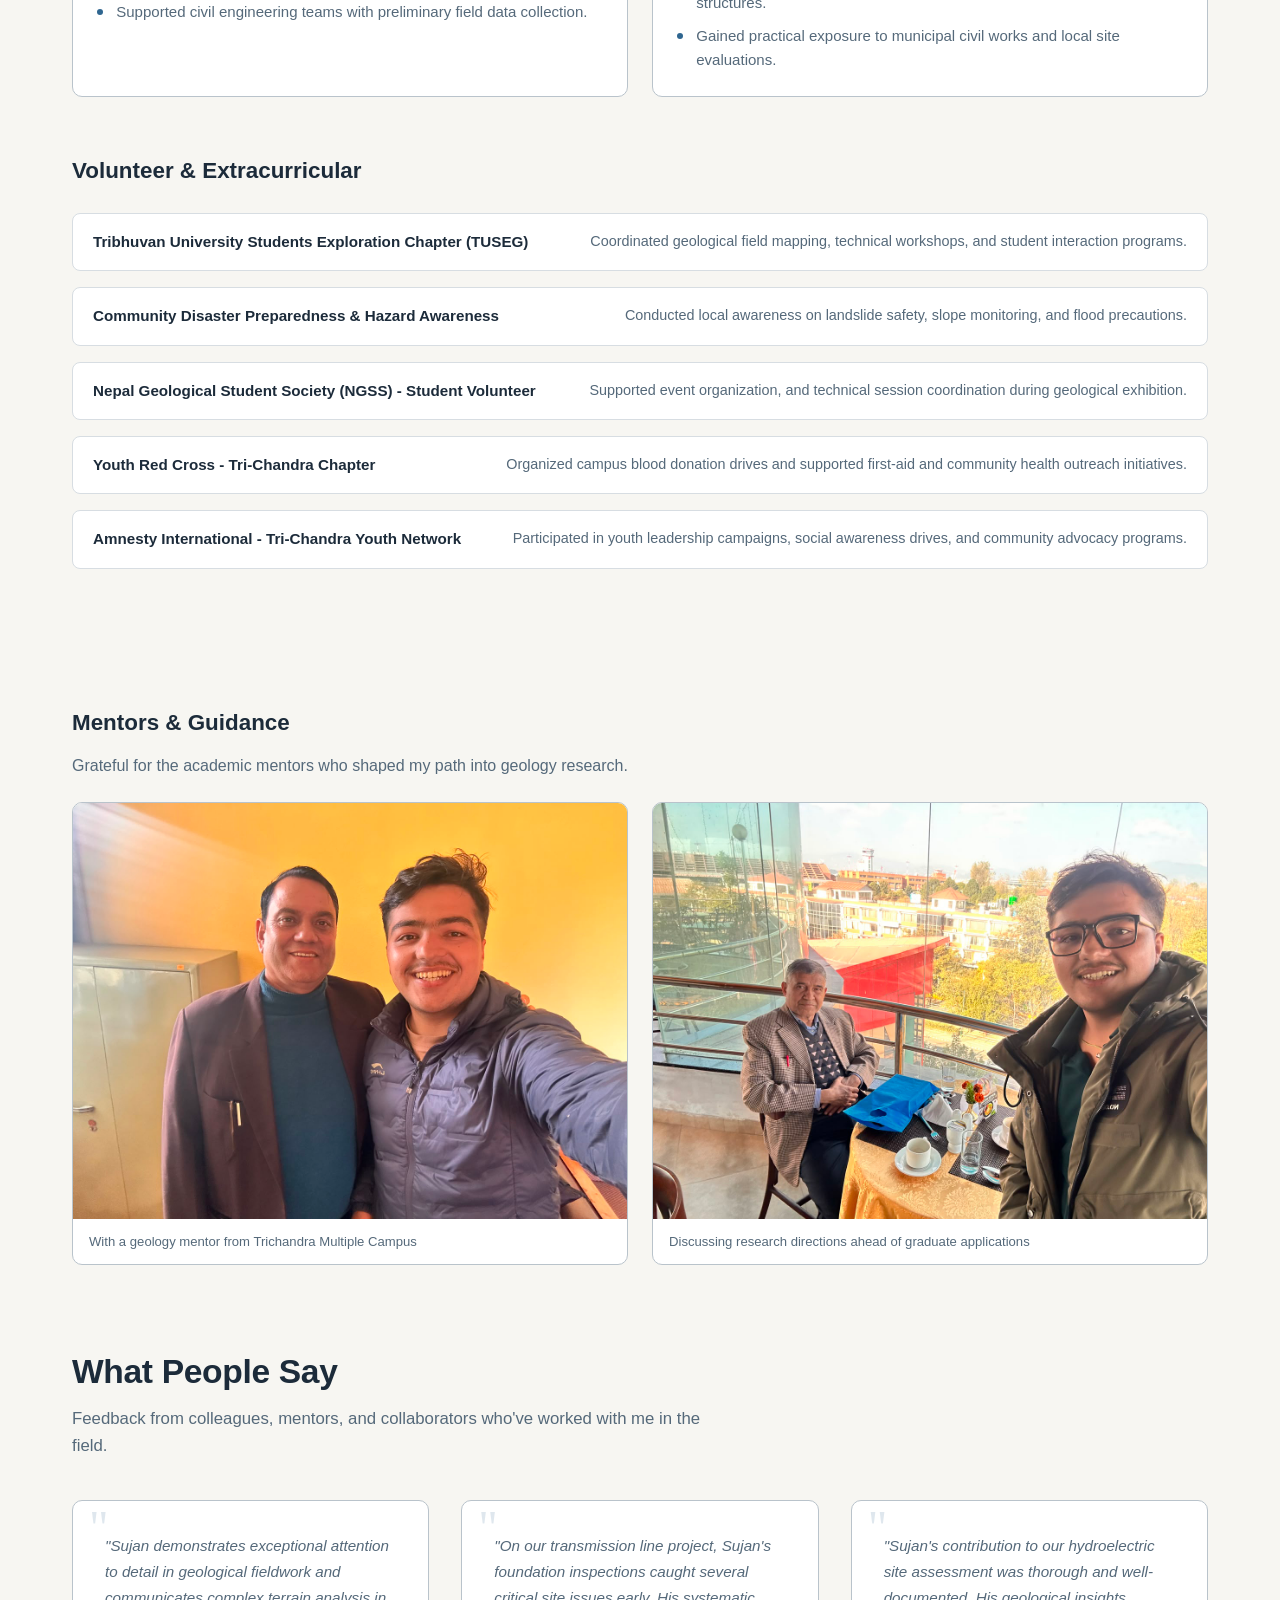
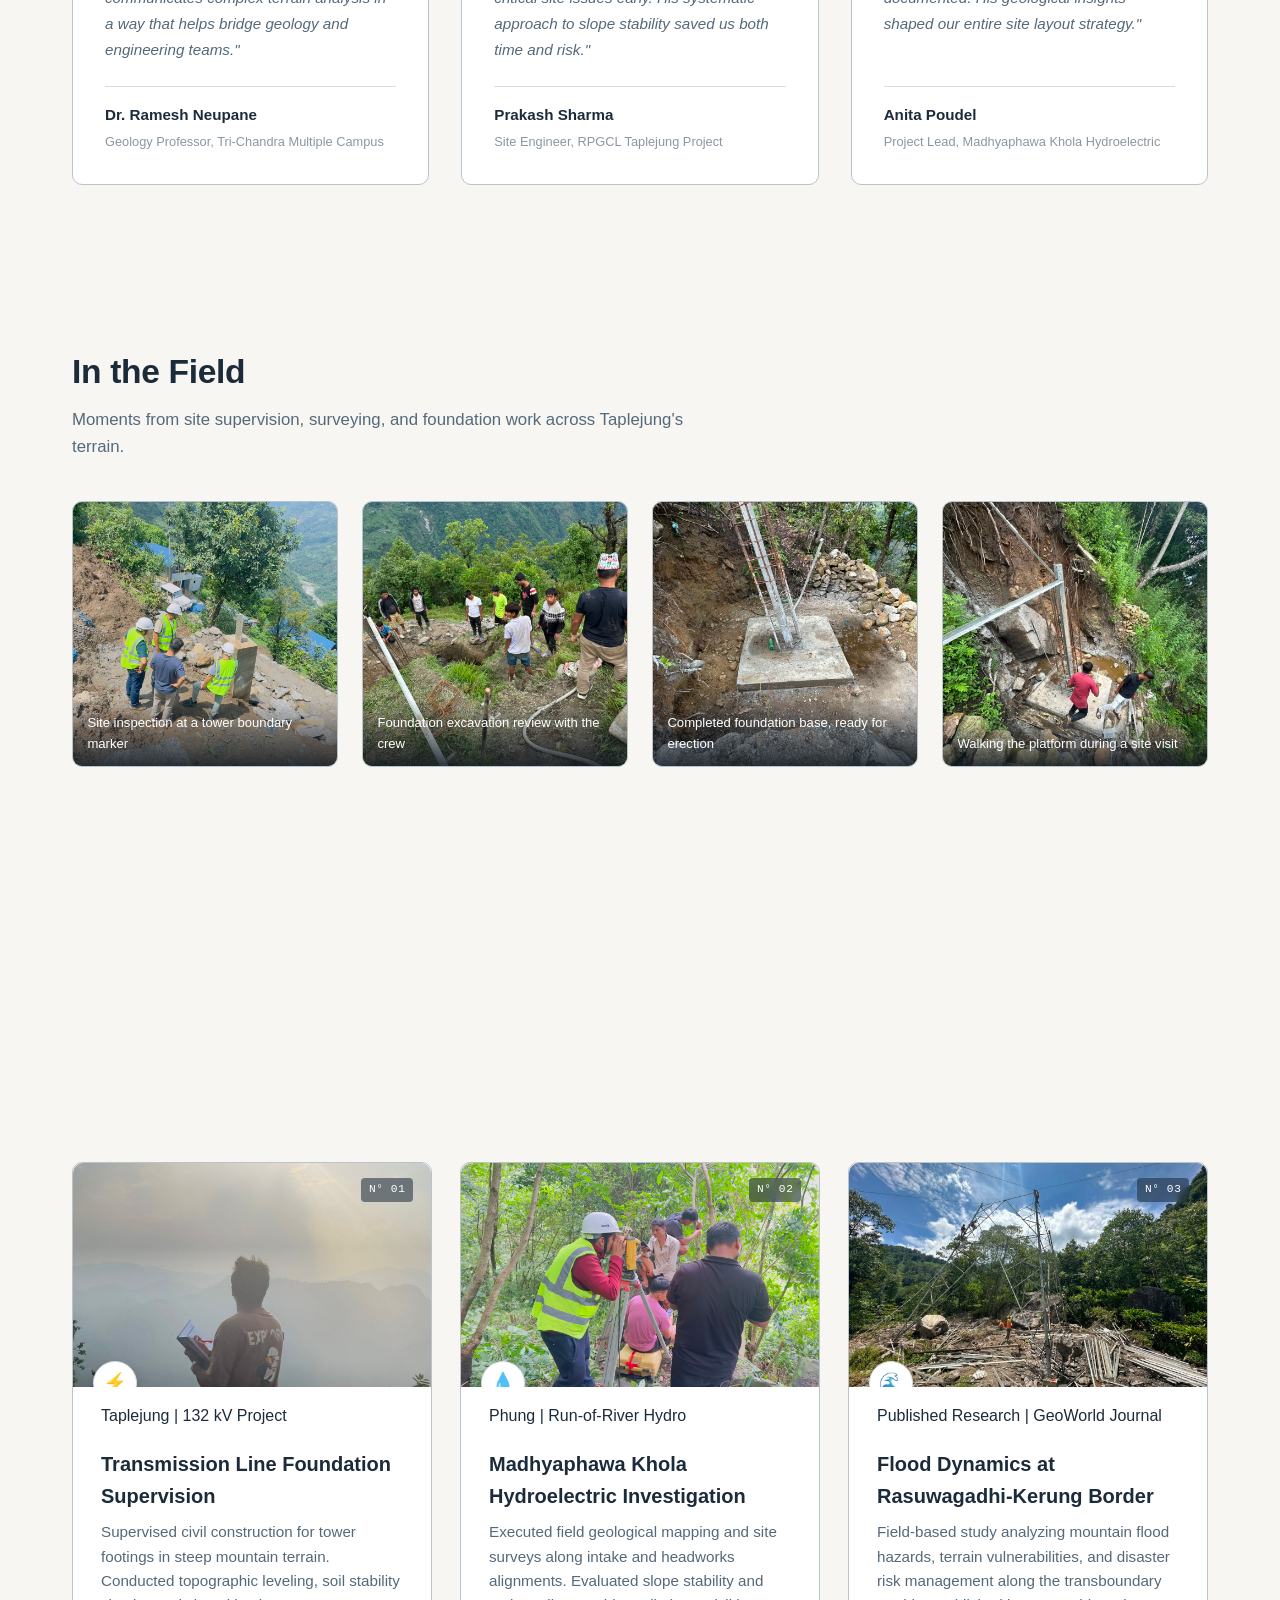
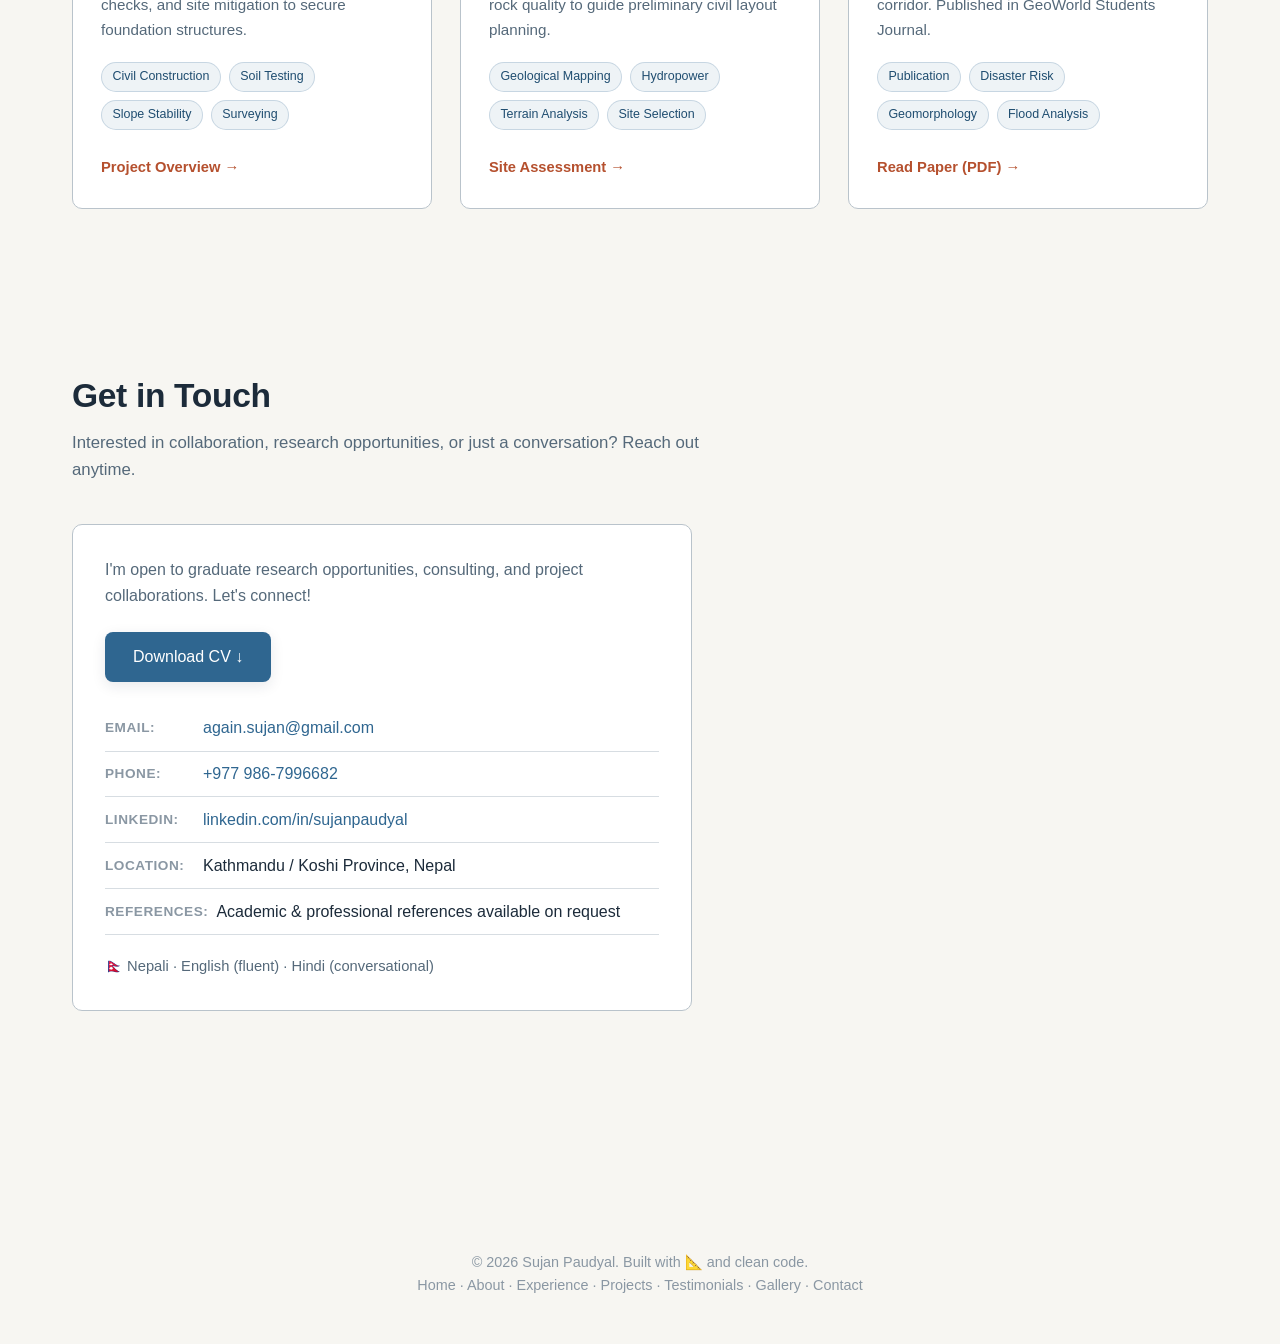
==== commit 52220035: "Update index.html" ====
--- a/index.html
+++ b/index.html
@@ -187,21 +187,7 @@
                 </ul>
         </div>
         </div>
-        <div class="subsection mentor-block">
-                <h3 class="subsection-title">Mentors &amp; Guidance</h3>
-                <p class="subsection-lead">Grateful for the academic mentors who shaped my path into geology research.</p>
-                <div class="mentor-strip">
-                    <figure class="mentor-photo">
-                        <img src="image/with-professor.jpeg" alt="Sujan Paudyal with one of his geology mentors" loading="lazy">
-                        <figcaption>With a geology mentor from Trichandra Multiple Campus</figcaption>
-                    </figure>
-                    
-                    <figure class="mentor-photo">
-                        <img src="image/professor.jpeg" alt="Sujan Paudyal meeting with an academic mentor" loading="lazy">
-                        <figcaption>Discussing research directions ahead of graduate applications</figcaption>
-                    </figure>
-                </div>
-            </div>
+        </div>
 
         <div class="subsection">
             <h3 class="subsection-title">Projects &amp; Internships</h3>
@@ -255,7 +241,21 @@
             </div>
             </div>
     </section>
-
+            <div class="subsection mentor-block">
+                <h3 class="subsection-title">Mentors &amp; Guidance</h3>
+                <p class="subsection-lead">Grateful for the academic mentors who shaped my path into geology research.</p>
+                <div class="mentor-strip">
+                    <figure class="mentor-photo">
+                        <img src="image/with-professor.jpeg" alt="Sujan Paudyal with one of his geology mentors" loading="lazy">
+                        <figcaption>With a geology mentor from Trichandra Multiple Campus</figcaption>
+                    </figure>
+                    
+                    <figure class="mentor-photo">
+                        <img src="image/professor.jpeg" alt="Sujan Paudyal meeting with an academic mentor" loading="lazy">
+                        <figcaption>Discussing research directions ahead of graduate applications</figcaption>
+                    </figure>
+              </div>
+  
     <section id="testimonials" class="testimonials">
         <div class="section-intro">
             <h2>What People Say</h2>
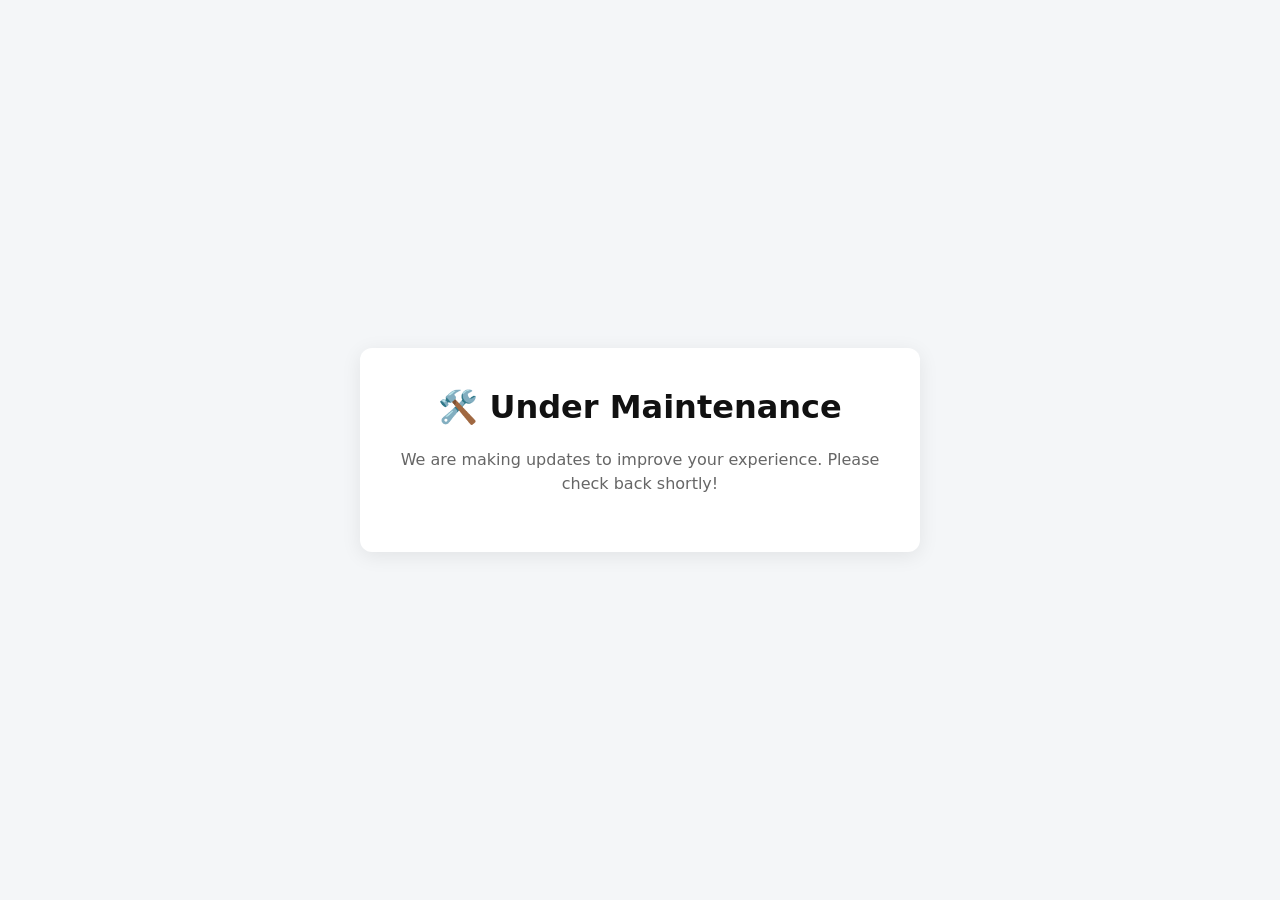
==== commit aba64d3e: "Rename maintenance.html to index.html" ====
--- a/index.html
+++ b/index.html
@@ -3,460 +3,36 @@
 <head>
   <meta charset="UTF-8">
   <meta name="viewport" content="width=device-width, initial-scale=1.0">
-  <meta name="description" content="Portfolio of Sujan Paudyal, Geologist and Civil Engineer based in Nepal.">
-  <title>Sujan Paudyal | Geologist & Civil Engineer</title>
-  <link rel="icon" href="data:image/svg+xml,%3Csvg xmlns='http://www.w3.org/2000/svg' viewBox='0 0 100 100'%3E%3Crect width='100' height='100' fill='%232f6690'/%3E%3Cpath d='M10 70 L35 35 L55 55 L70 25 L90 60' stroke='%23f7f6f3' stroke-width='6' fill='none' stroke-linecap='round' stroke-linejoin='round'/%3E%3C/svg%3E">
-  <link rel="stylesheet" href="style.css">
-  <script>
-    (function() {
-      const savedTheme = localStorage.getItem('theme');
-      const systemDark = window.matchMedia('(prefers-color-scheme: dark)').matches;
-      if (savedTheme === 'dark' || (!savedTheme && systemDark)) {
-        document.documentElement.setAttribute('data-theme', 'dark');
-      }
-    })();
-  </script>
+  <meta name="robots" content="noindex, nofollow">
+  <title>Under Maintenance</title>
+  <style>
+    body {
+      font-family: system-ui, -apple-system, sans-serif;
+      display: flex;
+      justify-content: center;
+      align-items: center;
+      height: 100vh;
+      margin: 0;
+      background-color: #f4f6f8;
+      color: #333;
+      text-align: center;
+    }
+    .card {
+      background: white;
+      padding: 2.5rem;
+      border-radius: 12px;
+      box-shadow: 0 4px 20px rgba(0,0,0,0.08);
+      max-width: 480px;
+      margin: 1rem;
+    }
+    h1 { margin-top: 0; color: #111; }
+    p { color: #666; line-height: 1.5; }
+  </style>
 </head>
 <body>
-
-  <!-- HEADER / NAVIGATION -->
-  <header class="site-header" role="banner">
-    <div class="header-inner">
-      <a class="logo" aria-label="Sujan Paudyal, back to home" href="#home">Sujan<span>.</span></a>
-
-      <button class="nav-toggle" type="button" aria-label="Toggle navigation menu" aria-expanded="false" aria-controls="primary-nav">
-        <span></span><span></span><span></span>
-      </button>
-
-      <nav class="primary-nav" id="primary-nav" aria-label="Main navigation">
-        <ul>
-          <li><a href="#home">Home</a></li>
-          <li><a href="#about">About</a></li>
-          <li><a href="#experience">Experience</a></li>
-          <li><a href="#projects">Projects</a></li>
-          <li><a href="#testimonials">Testimonials</a></li>
-          <li><a href="#gallery">Gallery</a></li>
-          <li><a href="#contact">Contact</a></li>
-          <li>
-            <button class="theme-toggle-btn" id="themeToggle" aria-label="Toggle dark and light theme" type="button">
-              <span id="themeIcon">☀️</span>
-            </button>
-          </li>
-        </ul>
-      </nav>
-    </div>
-  </header>
-
-<main>
-    <section id="home" class="hero">
-        <div class="hero-grid">
-             <div class="hero-content">
-                    <p class="eyebrow">Understanding the Earth Beneath Us</p>
-                   <h1>
-                      <span id="typing-text"></span><span class="typing-cursor"></span>
-                   </h1>
-                    <p class="lead">I'm Sujan Paudyal, an Assistant Geologist with 2+ years of field experience. I’m passionate about geology, glaciology, and exploring the processes that shape the Himalayan landscape.</p>
-                <div class="hero-actions">
-                    <a class="btn btn-primary" href="#projects">View my work</a>
-                    <!-- <a class="btn btn-secondary" href="#contact">Let's connect</a> -->
-                    <a class="btn btn-ghost" href="CV_SUJAN_PAUDYAL.pdf" download>Download CV <span aria-hidden="true">↓</span></a>
-                    
-                </div>
-                <div class="extra-bth">
-                <a class="btn btn-secondary" href="my-friends.html" target="_blank"> Meet My Friends </a>
-                </div>
-            </div>
-
-            <div class="hero-visual">
-                <figure class="photo-card">
-                    <!-- <span class="photo-tag">FIG. 01 — FIELD NOTES</span> -->
-                    <img src="image/fied3.jpeg" alt="Sujan Paudyal behind temple" loading="eager">
-                    <!-- <figcaption>Behind the sacred temple Pathibhara, Taplejung</figcaption> -->
-                </figure>
-                <p class="credential">
-                    <span aria-hidden="true">🎓</span> B.Sc. Geology · Trichandra Multiple Campus, Tribhuvan University
-                </p>
-            </div>
-        </div>
-    </section>
-    <section id="about" class="about">
-            <div class="about-grid">
-            <div class="about-text">
-                <h2>About Me</h2>
-                <p class="about-tagline">Where geology meets construction — reading the ground before the first footing is poured.</p>
-            
-                <p class="about-lede">
-                    I'm Sujan Paudyal, a geology graduate from Tri-Chandra Multiple Campus, Tribhuvan University, and currently a <span class="accent-term">Civil Sub-Engineer</span> on an active 132 kV transmission line project in Taplejung. My work sits at the intersection of two disciplines: understanding what the ground is made of, and building safely on top of it.
-                </p>
-                <p class="about-lede">
-                    Across steep Himalayan terrain, that means <span>geological mapping, rock and soil identification, and slope stability assessments</span> on one side, and <span>foundation supervision, site leveling, and construction quality control</span> on the other. That dual lens has shaped my published research on flood dynamics and slope stability, and it now guides how I read a hillside before it's ever touched by a footing.
-                </p>
-                <p class="about-lede">
-                    Explore my research and fieldwork below, or reach out to talk about academic collaboration, geotechnical consulting, or graduate opportunities.
-                </p>
-                <ul class="skill-list" aria-label="Technical skills">
-                    <li>Geological Mapping</li>
-                    <li>Rock Identification</li>
-                    <li>Soil Testing</li>
-                    <li>Terrain Analysis</li>
-                    <li>AutoCAD</li>
-                    <li>Surveying</li>
-                    <li>Foundation Construction</li>
-                    <li>MS Excel &amp; Word</li>
-                </ul>
-            </div>
-
-            <div class="about-side">
-                <figure class="about-photo">
-                    <img src="image/filed3.jpeg" alt="Sujan Paudyal examining foliated rock strata during a geological field survey" loading="lazy">
-                    <!-- <figcaption>Reading foliation in outcrop rock during a mapping survey</figcaption> -->
-                </figure>
-                <div class="about-stats" aria-label="Key Qualifications">
-                    <div class="stat-row">
-                    <span class="stat-label">Education</span>
-                    <span class="stat-value">Bachelor of Science</span>
-                    <span class="badge badge--academic">Geology</span>
-                </div>
-
-                <div class="stat-row">
-                <span class="stat-label">Field Experience</span>
-                <span class="stat-value">3+ years in transmission line project</span>
-                <span class="badge badge--field">an undertaking government project</span>
-                </div>
-
-                <div class="stat-row">
-                <span class="stat-label">Research</span>
-                <span class="stat-value">The flood and challenges of Rasuwagadhi, Kerung border</span>
-                <span class="badge badge--research">GEOWORLD STUDENTS' JOURNAL Vol. 13</span>
-                </div>
-
-                <div class="stat-row">
-                <span class="stat-label">Current focus</span>
-                <span class="stat-value">Seismic Micro-zonation of Jajarkot, Nepal</span>
-                <span class="badge badge--focus">In progress</span>
-                </div>
-                </div>
-            </div>
-  
-    </section>
-    
-    <section class="about-education row">
-        <h3 class="subsection-title">Education Timeline</h3>
-        <ol class="timeline">
-            <li class="timeline-item">
-                <div class="timeline-marker" aria-hidden="true"></div>
-                <div class="timeline-body">
-                    <h4>Bachelor of Science in Geology</h4>
-                    <p class="timeline-meta">Tri-Chandra Multiple Campus, Tribhuvan University | Kathmandu</p>
-                    <p>Completed a 4-year curriculum covering Structural Geology, Petrology, Engineering Geology, Hydrogeology, and the Geology of Nepal. Practical training includes geological field mapping, rock mass identification, stratigraphy, and technical field report writing.</p>
-                </div>
-            </li>
-            <li class="timeline-item">
-                <div class="timeline-marker" aria-hidden="true"></div>
-                <div class="timeline-body">
-                    <h4>+2 Technical Science (Civil Engineering Stream)</h4>
-                    <p class="timeline-meta">Shree Padma Secondary School, Bhaktapur</p>
-                    <p>Completed technical coursework in Soil Mechanics, Foundation Engineering, Field Surveying, and Highway Engineering alongside foundational sciences. This applied background built a practical understanding of ground stability and soil behavior, directly preparing me for my B.Sc. studies in Engineering Geology.</p>
-                </div>
-            </li>
-            <li class="timeline-item">
-                <div class="timeline-marker" aria-hidden="true"></div>
-                <div class="timeline-body">
-                    <h4>Secondary Education Examination (SEE), Technical Stream (Civil Engineering)</h4>
-                    <p class="timeline-meta">Shree Bhanu Jana Secondary School, Taplejung</p>
-                    <p>Completed technical coursework focused on civil engineering fundamentals, basic surveying, and construction materials. This early vocational training provided my first practical exposure to land structures and material behavior, sparking my long-term academic interest in geotechnical engineering and geology.</p>
-                </div>
-            </li>
-        </ol>
-    </section>
-
-    <section id="experience" class="experience">
-                <div class="subsection">
-                <h3 class="subsection-title">Work Experience</h3>
-                <div class="exp-item">
-                <div class="exp-header">
-                    <h4>Civil Sub-Engineer</h4>
-                    <span class="exp-duration">3+ Years</span>
-                </div>
-                <p class="exp-org">Rastriya Prasaran Grid Company Limited (RPGCL) | Mewa-Changhe 132 kV Transmission Line Project, Taplejung</p>
-                <ul class="exp-list">
-                    <li>Oversee site construction of transmission tower footings, verifying compliance with structural specifications and safety standards.</li>
-                    <li>Conducted field soil assessments, test pit inspections, and leveling surveys to optimize foundation placement on complex slopes.</li>
-                    <li>Evaluated rock and soil stability along tower alignments to mitigate landslide and erosion hazards during excavation.</li>
-                    <li>Tracked project quantities, maintained daily technical logs, and streamlined field communication across project stakeholders.</li>
-                </ul>
-        </div>
-        </div>
-        </div>
-
-        <div class="subsection">
-            <h3 class="subsection-title">Projects &amp; Internships</h3>
-            <div class="exp-grid">
-            <div class="exp-card">
-                <h4>Hydroelectric Site Investigation (OJT)</h4>
-                <p class="exp-org">Madhyaphawa Khola Jalabidhyut Co-operative Ltd. · 6 Months</p>
-                <ul class="exp-list">
-                    <li>Conducted geological field mapping and terrain surveys along waterway alignments.</li>
-                    <li>Assessed soil and rock stability at planned intake and headworks sites.</li>
-                    <li>Supported civil engineering teams with preliminary field data collection.</li>
-                </ul>
-            </div>
-
-            <div class="exp-card">
-                <h4>Municipal Engineering Intern</h4>
-                <p class="exp-org">Suryabinayak & Phungling Municipalities · 3 Months Each</p>
-                <ul class="exp-list">
-                    <li>Assisted with topographic surveys and leveling for municipal road projects.</li>
-                    <li>Inspected slope conditions and drainage pathways for local retaining structures.</li>
-                    <li>Gained practical exposure to municipal civil works and local site evaluations.</li>
-                </ul>
-            </div>
-            </div>
-                    </div>
-
-                    <div class="subsection">
-            <h3 class="subsection-title">Volunteer & Extracurricular</h3>
-            <ul class="volunteer-list">
-                <li>
-                    <strong>Tribhuvan University Students Exploration Chapter (TUSEG)</strong>
-                    <span>Coordinated geological field mapping, technical workshops, and student interaction programs.</span>
-                </li>
-                <li>
-                    <strong>Community Disaster Preparedness & Hazard Awareness</strong>
-                    <span>Conducted local awareness on landslide safety, slope monitoring, and flood precautions.</span>
-                </li>
-                <li>
-                    <strong>Nepal Geological Student Society (NGSS) - Student Volunteer</strong>
-                    <span>Supported event organization, and technical session coordination during geological exhibition.</span>
-                </li>
-                <li>
-                    <strong>Youth Red Cross - Tri-Chandra Chapter</strong>
-                    <span>Organized campus blood donation drives and supported first-aid and community health outreach initiatives.</span>
-                </li>
-                <li>
-                    <strong>Amnesty International - Tri-Chandra Youth Network</strong>
-                    <span>Participated in youth leadership campaigns, social awareness drives, and community advocacy programs.</span>
-                </li>
-            </ul>
-            </div>
-            </div>
-    </section>
-            <div class="subsection mentor-block">
-                <h3 class="subsection-title">Mentors &amp; Guidance</h3>
-                <p class="subsection-lead">Grateful for the academic mentors who shaped my path into geology research.</p>
-                <div class="mentor-strip">
-                    <figure class="mentor-photo">
-                        <img src="image/with-professor.jpeg" alt="Sujan Paudyal with one of his geology mentors" loading="lazy">
-                        <figcaption>With a geology mentor from Trichandra Multiple Campus</figcaption>
-                    </figure>
-                    
-                    <figure class="mentor-photo">
-                        <img src="image/professor.jpeg" alt="Sujan Paudyal meeting with an academic mentor" loading="lazy">
-                        <figcaption>Discussing research directions ahead of graduate applications</figcaption>
-                    </figure>
-              </div>
-  
-    <section id="testimonials" class="testimonials">
-        <div class="section-intro">
-            <h2>What People Say</h2>
-            <p>Feedback from colleagues, mentors, and collaborators who've worked with me in the field.</p>
-        </div>
-
-        <div class="testimonials-grid">
-            <article class="testimonial-card">
-                <div class="testimonial-content">
-                    <p class="testimonial-text">"Sujan demonstrates exceptional attention to detail in geological fieldwork and communicates complex terrain analysis in a way that helps bridge geology and engineering teams."</p>
-                </div>
-                <div class="testimonial-author">
-                    <div class="author-name">Dr. Ramesh Neupane</div>
-                    <div class="author-role">Geology Professor, Tri-Chandra Multiple Campus</div>
-                </div>
-            </article>
-
-            <article class="testimonial-card">
-                <div class="testimonial-content">
-                    <p class="testimonial-text">"On our transmission line project, Sujan's foundation inspections caught several critical site issues early. His systematic approach to slope stability saved us both time and risk."</p>
-                </div>
-                <div class="testimonial-author">
-                    <div class="author-name">Prakash Sharma</div>
-                    <div class="author-role">Site Engineer, RPGCL Taplejung Project</div>
-                </div>
-            </article>
-
-            <article class="testimonial-card">
-                <div class="testimonial-content">
-                    <p class="testimonial-text">"Sujan's contribution to our hydroelectric site assessment was thorough and well-documented. His geological insights shaped our entire site layout strategy."</p>
-                </div>
-                <div class="testimonial-author">
-                    <div class="author-name">Anita Poudel</div>
-                    <div class="author-role">Project Lead, Madhyaphawa Khola Hydroelectric</div>
-                </div>
-            </article>
-        </div>
-    </section>
-
-    <section id="gallery" class="gallery">
-        <div class="section-intro">
-            <h2>In the Field</h2>
-            <p>Moments from site supervision, surveying, and foundation work across Taplejung's terrain.</p>
-        </div>
-
-        <div class="gallery-grid">
-            <figure class="gallery-item" tabindex="0" role="button" aria-label="Open larger image: Site inspection at a tower boundary marker">
-                <img src="image/field2.jpeg" alt="Field crew inspecting a boundary marker at a transmission tower site overlooking a valley" loading="lazy">
-                <figcaption>Site inspection at a tower boundary marker</figcaption>
-            </figure>
-            <figure class="gallery-item" tabindex="0" role="button" aria-label="Open larger image: Foundation excavation review with the crew">
-                <img src="image/field4.jpeg" alt="Field crew reviewing a foundation excavation pit on a grassy hillside" loading="lazy">
-                <figcaption>Foundation excavation review with the crew</figcaption>
-            </figure>
-            <figure class="gallery-item" tabindex="0" role="button" aria-label="Open larger image: Completed foundation base, ready for erection">
-                <img src="image/field6.jpeg" alt="Completed reinforced concrete tower foundation base ready for steel erection" loading="lazy">
-                <figcaption>Completed foundation base, ready for erection</figcaption>
-            </figure>
-            <figure class="gallery-item" tabindex="0" role="button" aria-label="Open larger image: Walking the platform during a site visit">
-                <img src="image/field7.jpeg" alt="Two engineers walking across a foundation platform on a steep slope" loading="lazy">
-                <figcaption>Walking the platform during a site visit</figcaption>
-            </figure>
-        </div>
-    </section>
-
-    <section id="projects" class="projects">
-           <section class="projects-section">
-    <div class="section-intro">
-        <h2>Featured Projects</h2>
-        <p>Applied field engineering, geotechnical assessments, and published geological research.</p>
-    </div>
-
-    <div class="project-grid">
-        <!-- Project 1: Transmission Line -->
-        <article class="project-card">
-            <div class="project-cover">
-                <img src="image/field9.jpeg" alt="Transmission tower foundation work in steep mountain terrain at Taplejung" loading="lazy">
-                <div class="project-icon" aria-hidden="true">⚡</div>
-            </div>
-            <div class="project-body">
-                <span class="project-meta">Taplejung | 132 kV Project</span>
-                <h3>Transmission Line Foundation Supervision</h3>
-                <p>Supervised civil construction for tower footings in steep mountain terrain. Conducted topographic leveling, soil stability checks, and site mitigation to secure foundation structures.</p>
-                <div class="tag-list">
-                    <span>Civil Construction</span>
-                    <span>Soil Testing</span>
-                    <span>Slope Stability</span>
-                    <span>Surveying</span>
-                </div>
-                <div class="project-links">
-                    <a aria-label="View Mewa-Changhe project details" href="#">Project Overview →</a>
-                </div>
-            </div>
-        </article>
-
-        <!-- Project 2: Hydroelectric Investigation -->
-        <article class="project-card">
-            <div class="project-cover">
-                <img src="image/field-work.jpeg" alt="Geological surveying and terrain analysis for hydroelectric site planning" loading="lazy">
-                <div class="project-icon" aria-hidden="true">💧</div>
-            </div>
-            <div class="project-body">
-                <span class="project-meta">Phung | Run-of-River Hydro</span>
-                <h3>Madhyaphawa Khola Hydroelectric Investigation</h3>
-                <p>Executed field geological mapping and site surveys along intake and headworks alignments. Evaluated slope stability and rock quality to guide preliminary civil layout planning.</p>
-                <div class="tag-list">
-                    <span>Geological Mapping</span>
-                    <span>Hydropower</span>
-                    <span>Terrain Analysis</span>
-                    <span>Site Selection</span>
-                </div>
-                <div class="project-links">
-                    <a aria-label="View Hydroelectric project details" href="#">Site Assessment →</a>
-                </div>
-            </div>
-        </article>
-
-        <!-- Project 3: Published Research -->
-        <article class="project-card">
-            <div class="project-cover">
-                <img src="image/field10.jpeg" alt="Field research and river channel measurement near Rasuwagadhi border corridor" loading="lazy">
-                <div class="project-icon" aria-hidden="true">🌊</div>
-            </div>
-            <div class="project-body">
-                <span class="project-meta">Published Research | GeoWorld Journal</span>
-                <h3>Flood Dynamics at Rasuwagadhi-Kerung Border</h3>
-                <p>Field-based study analyzing mountain flood hazards, terrain vulnerabilities, and disaster risk management along the transboundary corridor. Published in GeoWorld Students Journal.</p>
-                <div class="tag-list">
-                    <span>Publication</span>
-                    <span>Disaster Risk</span>
-                    <span>Geomorphology</span>
-                    <span>Flood Analysis</span>
-                </div>
-                <div class="project-links">
-                    <a aria-label="Read published research paper on Rasuwagadhi flood dynamics" href="paper.pdf" target="_blank" rel="noopener noreferrer">Read Paper (PDF) →</a>
-                </div>
-            </div>
-        </article>
-    </div>
-</section>
-    <section id="contact" class="contact">
-        <div class="section-intro">
-            <h2>Get in Touch</h2>
-            <p>Interested in collaboration, research opportunities, or just a conversation? Reach out anytime.</p>
-        </div>
-
-        <div class="contact-card">
-            <p class="contact-intro">I'm open to graduate research opportunities, consulting, and project collaborations. Let's connect!</p>
-            <a class="btn btn-primary btn-cv" href="CV_SUJAN_PAUDYAL.pdf" download>Download CV <span aria-hidden="true">↓</span></a>
-            <div class="contact-row">
-                <strong>Email:</strong>
-                <a href="mailto:again.sujan@gmail.com">again.sujan@gmail.com</a>
-            </div>
-            <div class="contact-row">
-                <strong>Phone:</strong>
-                <a href="tel:+9779867996682">+977 986-7996682</a>
-            </div>
-            <div class="contact-row">
-                <strong>LinkedIn:</strong>
-                <a aria-label="LinkedIn profile" href="https://www.linkedin.com/in/sujanpaudyal" target="_blank" rel="noopener noreferrer">linkedin.com/in/sujanpaudyal</a>
-            </div>
-            <div class="contact-row">
-                <strong>Location:</strong>
-                <span>Kathmandu / Koshi Province, Nepal</span>
-            </div>
-            <div class="contact-row">
-                <strong>References:</strong>
-                <span>Academic &amp; professional references available on request</span>
-            </div>
-            <p class="languages">
-                <span aria-hidden="true">🇳🇵</span> Nepali · English (fluent) · Hindi (conversational)
-            </p>
-        </div>
-    </section>
-
-</main>
-
-<footer class="site-footer" role="contentinfo">
-    <div class="footer-inner">
-        <p>© 2026 Sujan Paudyal. Built with <span aria-hidden="true">📐</span> and clean code.</p>
-        <p class="footer-links">
-            <a href="#home">Home</a> ·
-            <a href="#about">About</a> ·
-            <a href="#experience">Experience</a> ·
-            <a href="#projects">Projects</a> ·
-            <a href="#testimonials">Testimonials</a> ·
-            <a href="#gallery">Gallery</a> ·
-            <a href="#contact">Contact</a>
-        </p>
-    </div>
-</footer>
-
-<div class="lightbox" id="lightbox" hidden>
-    <button class="lightbox-close" type="button" aria-label="Close image">✕</button>
-    <figure>
-        <img id="lightbox-img" src="" alt="">
-        <figcaption id="lightbox-caption"></figcaption>
-    </figure>
-</div>
-
-<!-- Script linked at the bottom for performance -->
-<script src="script.js"></script>
+  <div class="card">
+    <h1>🛠️ Under Maintenance</h1>
+    <p>We are making updates to improve your experience. Please check back shortly!</p>
+  </div>
 </body>
 </html>
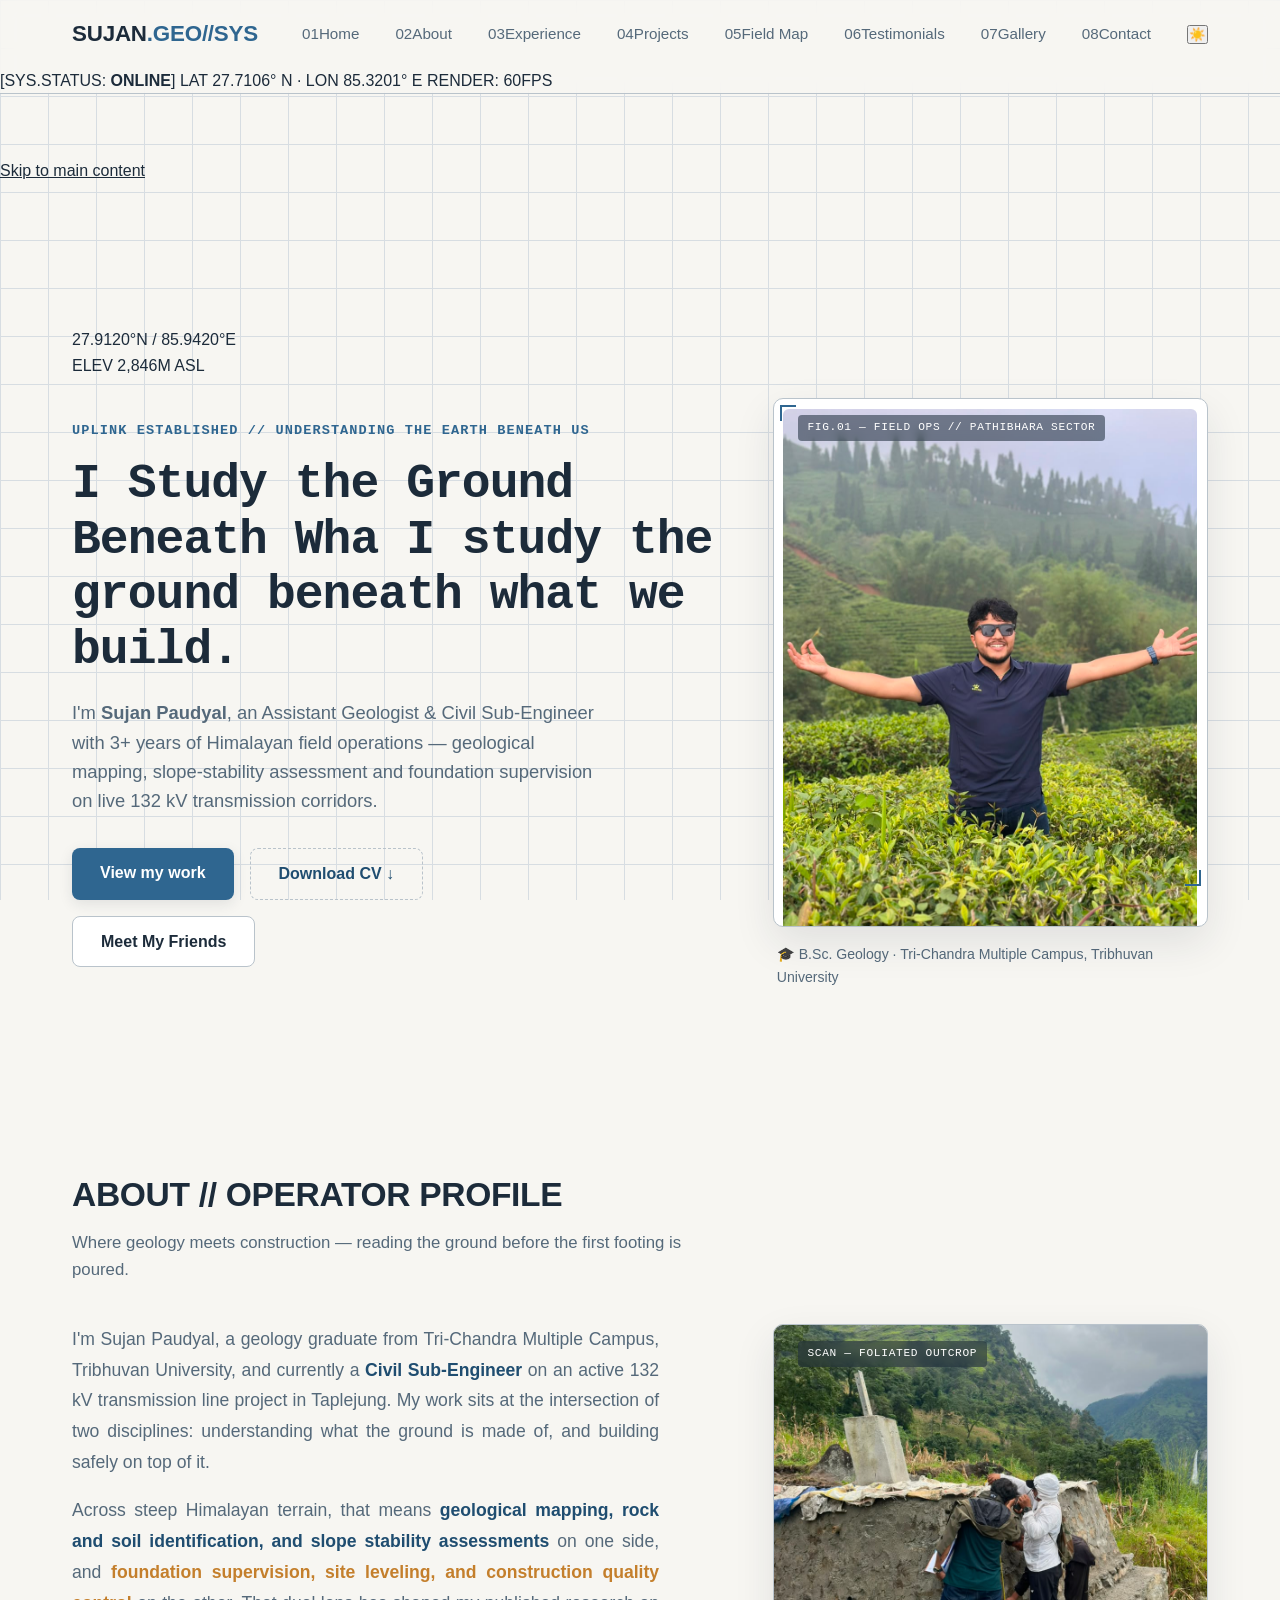
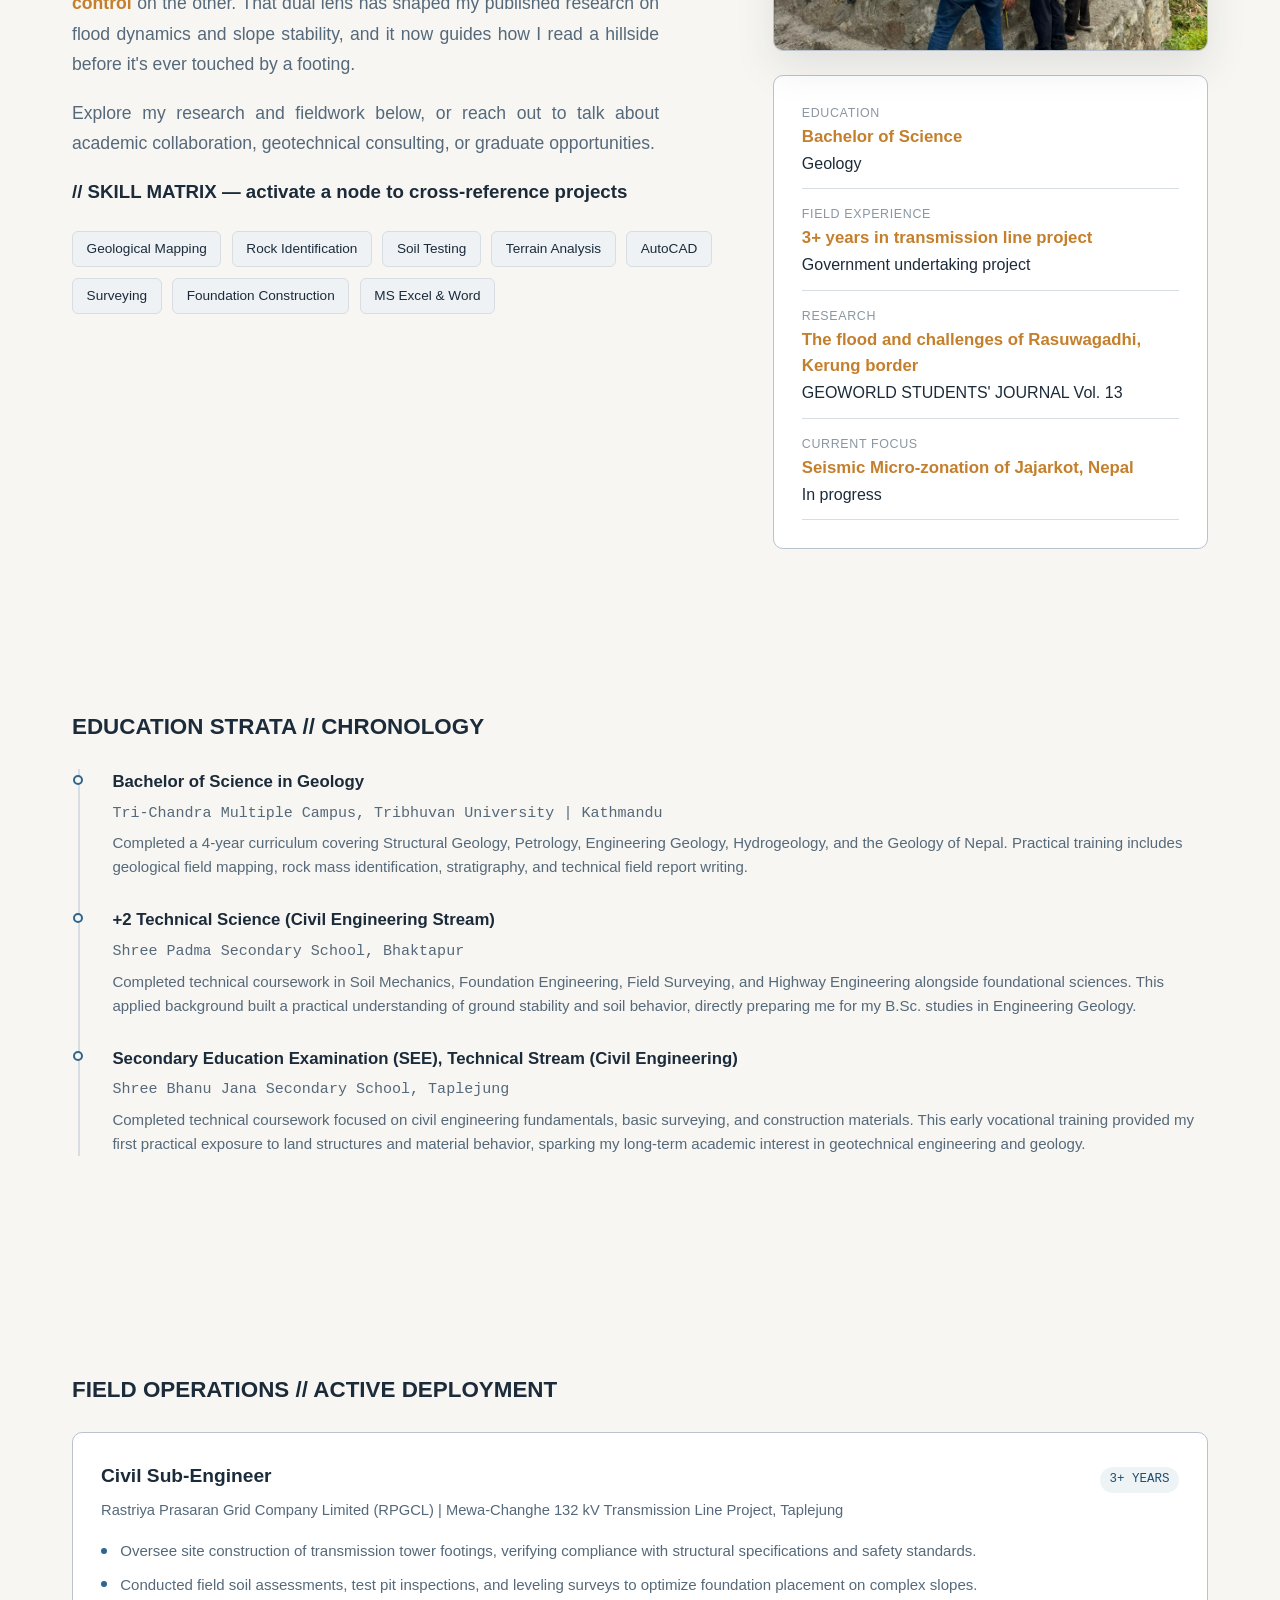
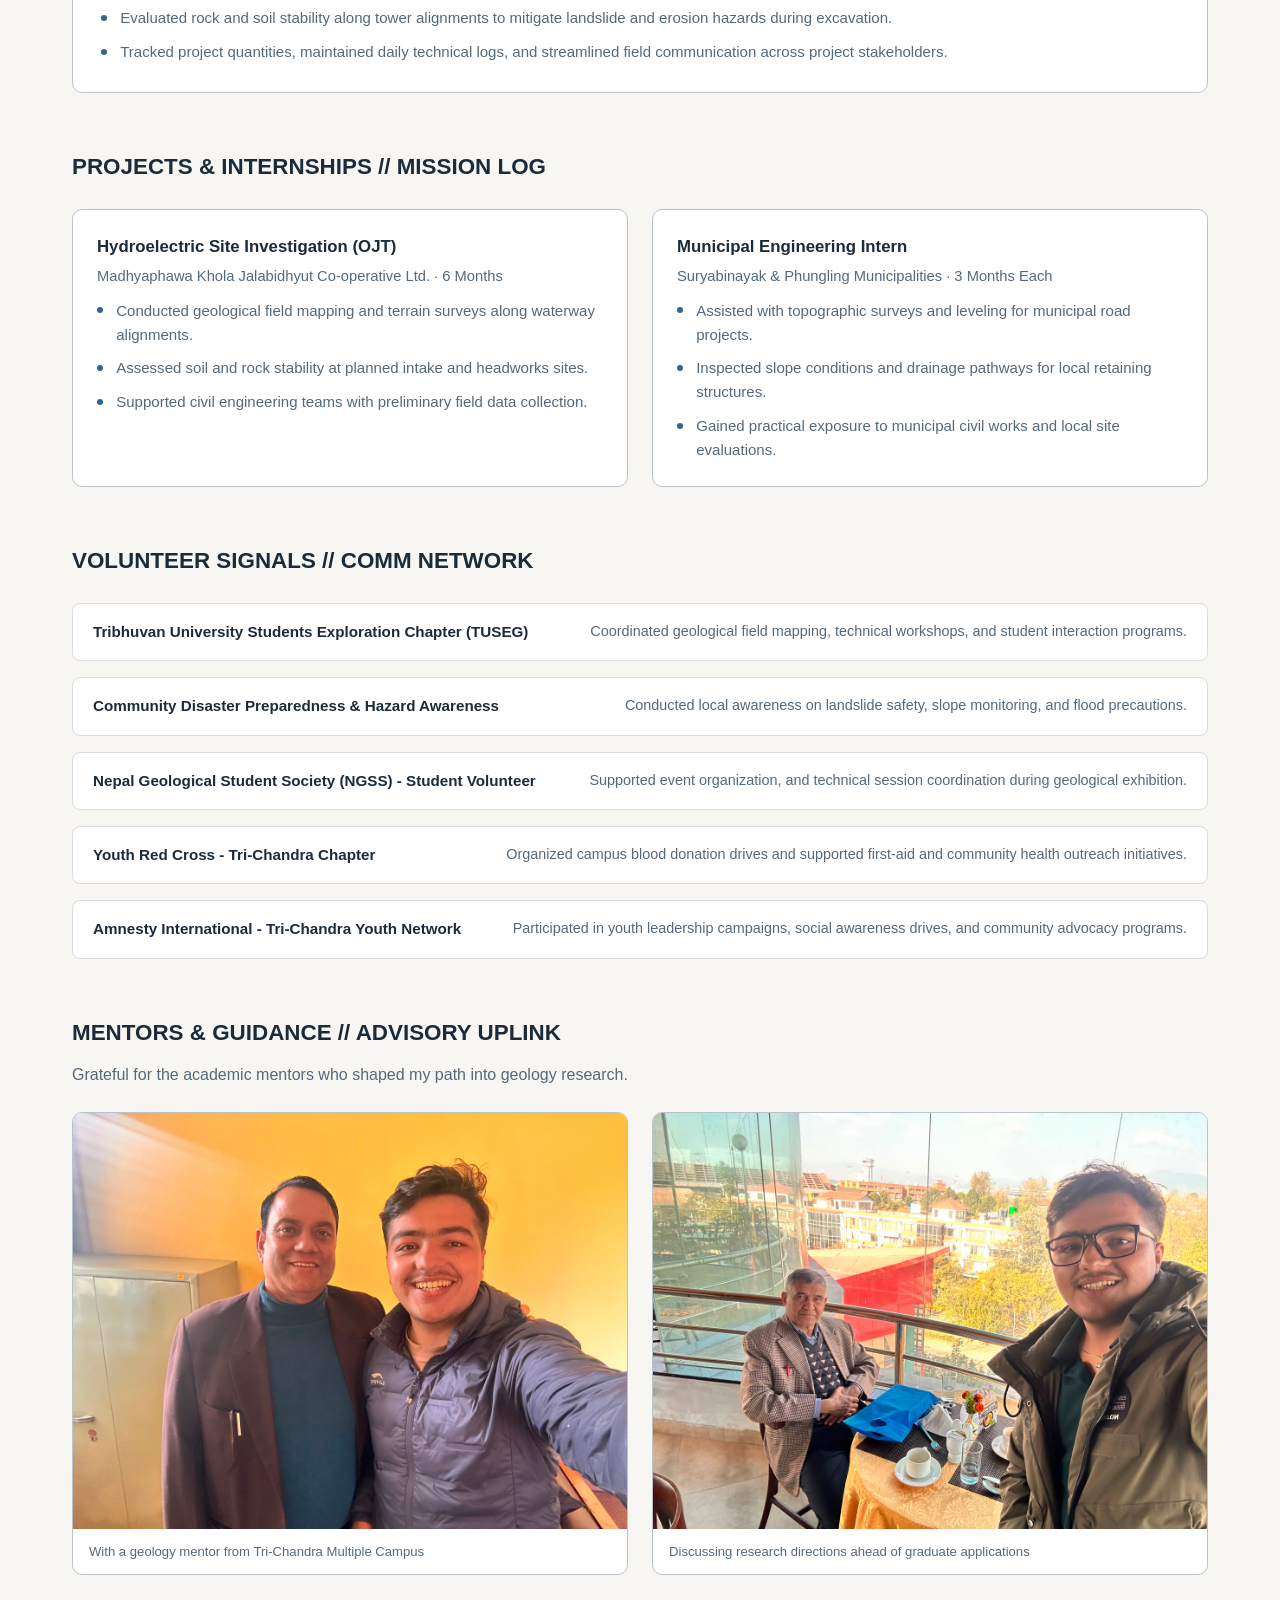
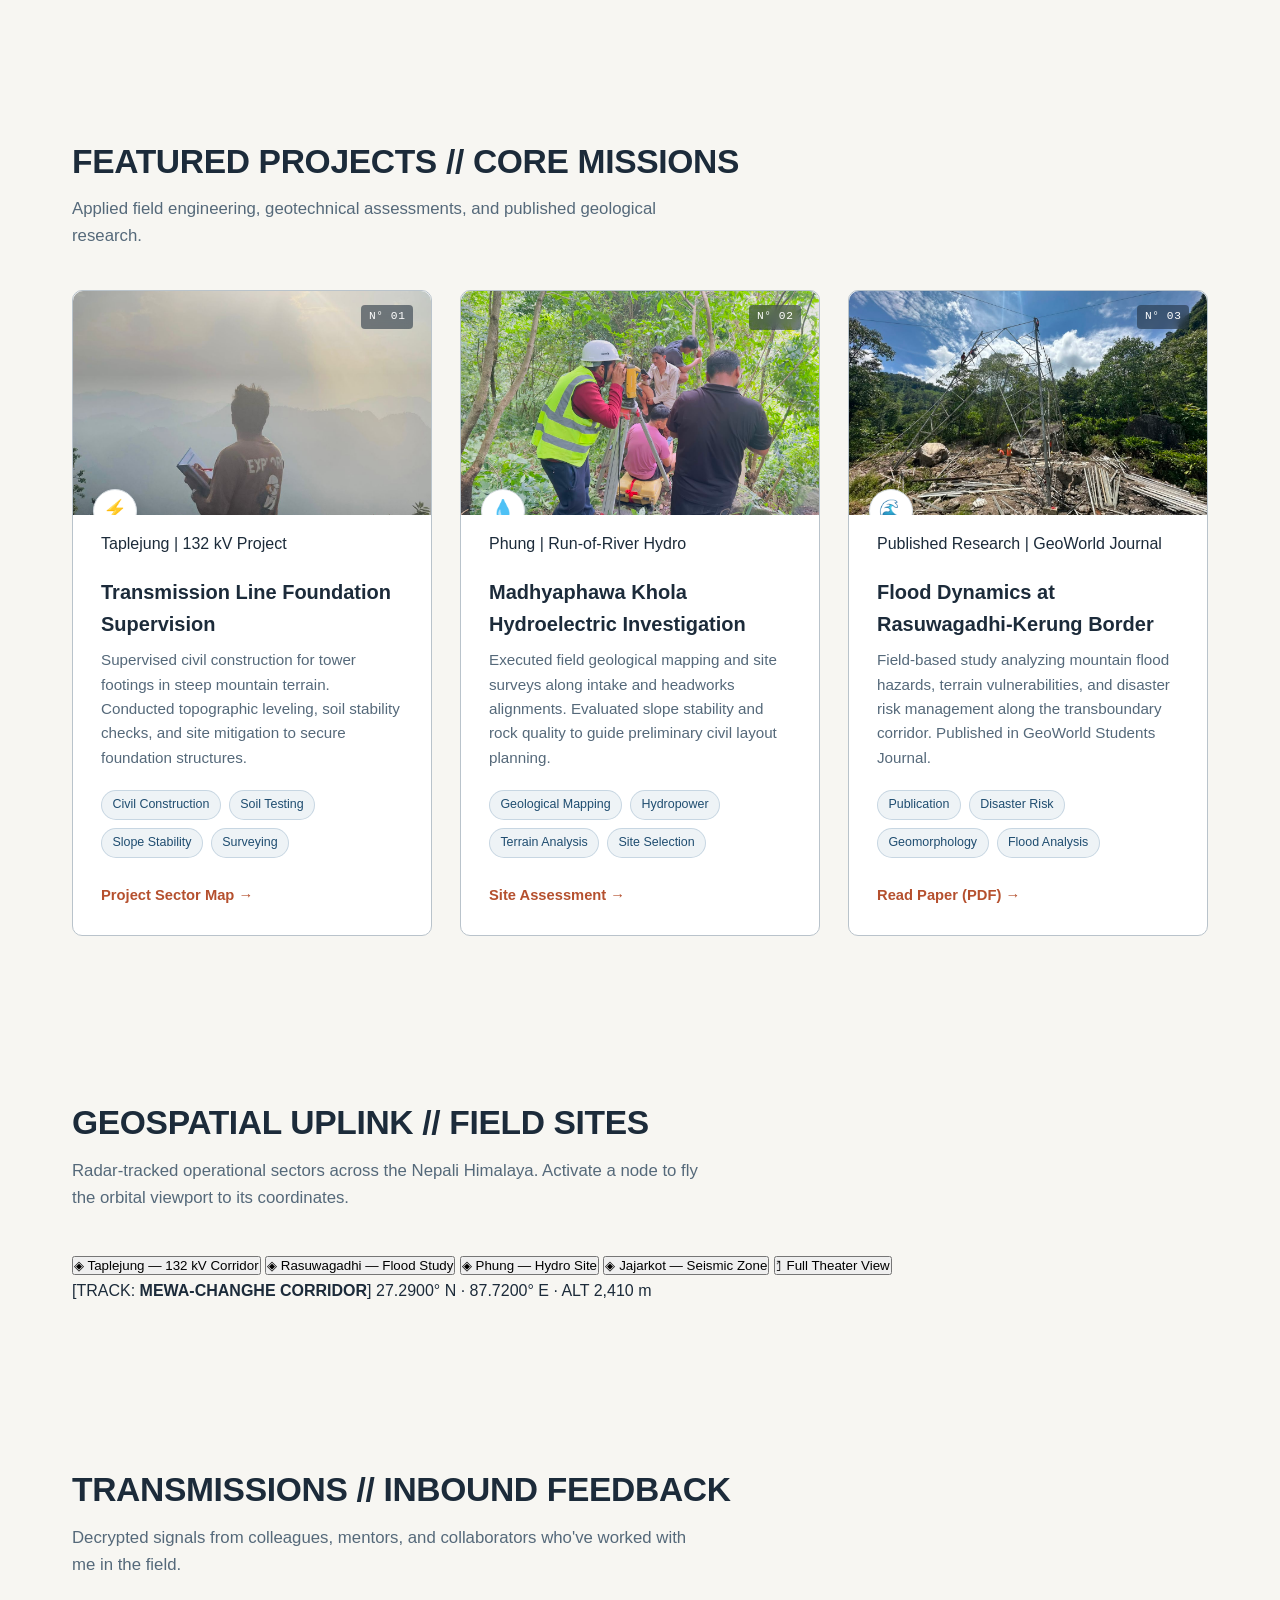
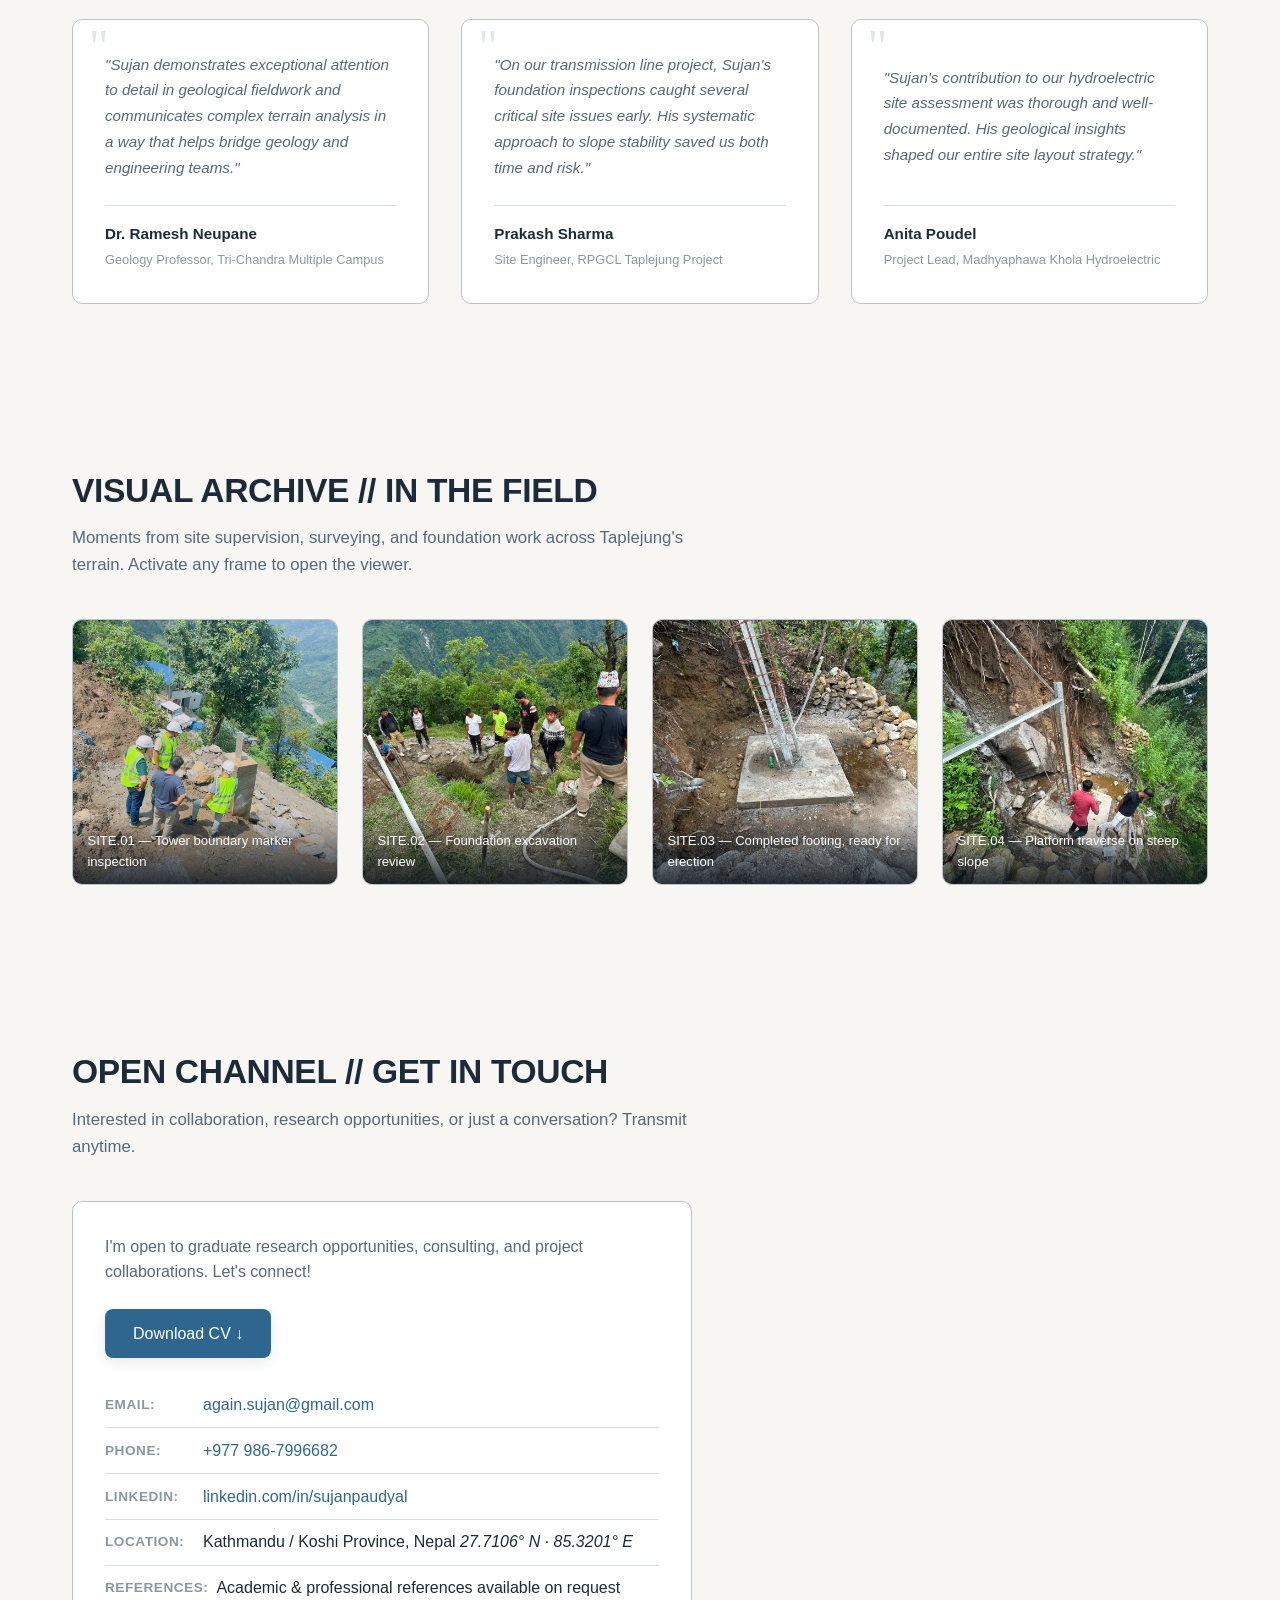
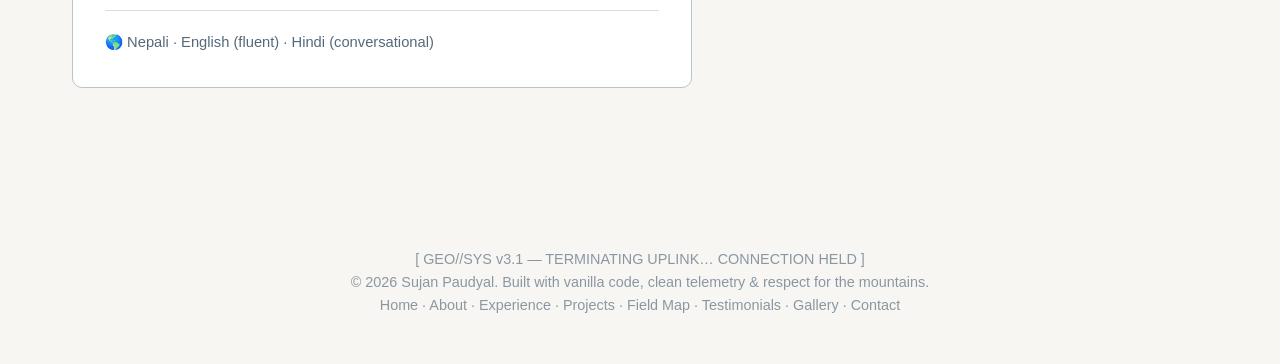
==== commit 1be0773c: "Refactor portfolio into high-tech geospatial sci-fi interface with HUD elements and interactive visu" ====
--- a/index.html
+++ b/index.html
@@ -1,38 +1,553 @@
 <!DOCTYPE html>
-<html lang="en">
+<html lang="en" data-theme="dark">
 <head>
   <meta charset="UTF-8">
   <meta name="viewport" content="width=device-width, initial-scale=1.0">
-  <meta name="robots" content="noindex, nofollow">
-  <title>Under Maintenance</title>
-  <style>
-    body {
-      font-family: system-ui, -apple-system, sans-serif;
-      display: flex;
-      justify-content: center;
-      align-items: center;
-      height: 100vh;
-      margin: 0;
-      background-color: #f4f6f8;
-      color: #333;
-      text-align: center;
-    }
-    .card {
-      background: white;
-      padding: 2.5rem;
-      border-radius: 12px;
-      box-shadow: 0 4px 20px rgba(0,0,0,0.08);
-      max-width: 480px;
-      margin: 1rem;
-    }
-    h1 { margin-top: 0; color: #111; }
-    p { color: #666; line-height: 1.5; }
-  </style>
+  <meta name="description" content="High-tech geospatial &amp; subterranean interface portfolio of Sujan Paudyal - Geologist and Civil Engineer. Geological mapping, slope stability, transmission-line foundation supervision and published research from the Nepali Himalaya.">
+  <meta name="theme-color" content="#05070d">
+  <title>Sujan Paudyal | Geologist &amp; Civil Engineer - High-Tech Geospatial Interface</title>
+  <link rel="icon" href="data:image/svg+xml,%3Csvg xmlns='http://www.w3.org/2000/svg' viewBox='0 0 100 100'%3E%3Crect width='100' height='100' rx='14' fill='%2305070d'/%3E%3Cpath d='M10 70 L35 35 L55 55 L70 25 L90 60' stroke='%2310e0a8' stroke-width='6' fill='none' stroke-linecap='round' stroke-linejoin='round'/%3E%3Ccircle cx='70' cy='25' r='6' fill='%2322d3ee'/%3E%3C/svg%3E">
+
+  <!-- Typography: sci-fi display + telemetry mono -->
+  <link rel="preconnect" href="https://fonts.googleapis.com">
+  <link rel="preconnect" href="https://fonts.gstatic.com" crossorigin>
+  <link href="https://fonts.googleapis.com/css2?family=Orbitron:wght@500;700;900&family=Rajdhani:wght@400;500;600;700&family=JetBrains+Mono:wght@400;500;700&display=swap" rel="stylesheet">
+
+  <!-- Leaflet (geospatial field-site map) -->
+  <link rel="stylesheet" href="https://unpkg.com/leaflet@1.9.4/dist/leaflet.css"
+        integrity="sha256-p4NxAoJBhIIN+hmNHrzRCf9tD/miZyoHS5obTRR9BMY=" crossorigin="" />
+
+  <link rel="stylesheet" href="style.css">
+
+  <script>
+    /* Theme bootstrap - runs before first paint to avoid FOUC. Obsidian dark is the baseline. */
+    (function () {
+      var saved = localStorage.getItem('theme');
+      document.documentElement.setAttribute('data-theme', saved === 'light' ? 'light' : 'dark');
+    })();
+  </script>
 </head>
 <body>
-  <div class="card">
-    <h1>🛠️ Under Maintenance</h1>
-    <p>We are making updates to improve your experience. Please check back shortly!</p>
+
+  <!-- ================= GLOBAL FX LAYERS (decorative, aria-hidden) ================= -->
+  <canvas id="particle-field" aria-hidden="true"></canvas>
+  <div class="topo-overlay" aria-hidden="true"></div>
+  <div class="scanline" aria-hidden="true"></div>
+
+  <!-- Sci-fi dual-ring cursor (auto-disabled on touch devices / reduced motion) -->
+  <div class="cursor cursor--ring" aria-hidden="true"></div>
+  <div class="cursor cursor--dot" aria-hidden="true"></div>
+
+  <a class="skip-link" href="#home">Skip to main content</a>
+
+  <!-- HUD corner crosshairs -->
+  <div class="hud-corner hud-corner--tl" aria-hidden="true"><span></span><span></span></div>
+  <div class="hud-corner hud-corner--br" aria-hidden="true"><span></span><span></span></div>
+
+  <!-- ================= HEADER / NAVIGATION ================= -->
+  <header class="site-header" role="banner">
+    <div class="header-inner">
+      <a class="logo" aria-label="Sujan Paudyal, back to home" href="#home">SUJAN<span class="logo-dot">.</span><span class="logo-sys" aria-hidden="true">GEO//SYS</span></a>
+
+      <button class="nav-toggle" type="button" aria-label="Toggle navigation menu" aria-expanded="false" aria-controls="primary-nav">
+        <span></span><span></span><span></span>
+      </button>
+
+      <nav class="primary-nav" id="primary-nav" aria-label="Main navigation">
+        <ul>
+          <li><a href="#home"><span class="nav-idx" aria-hidden="true">01</span>Home</a></li>
+          <li><a href="#about"><span class="nav-idx" aria-hidden="true">02</span>About</a></li>
+          <li><a href="#experience"><span class="nav-idx" aria-hidden="true">03</span>Experience</a></li>
+          <li><a href="#projects"><span class="nav-idx" aria-hidden="true">04</span>Projects</a></li>
+          <li><a href="#fieldmap"><span class="nav-idx" aria-hidden="true">05</span>Field Map</a></li>
+          <li><a href="#testimonials"><span class="nav-idx" aria-hidden="true">06</span>Testimonials</a></li>
+          <li><a href="#gallery"><span class="nav-idx" aria-hidden="true">07</span>Gallery</a></li>
+          <li><a href="#contact"><span class="nav-idx" aria-hidden="true">08</span>Contact</a></li>
+          <li>
+            <button class="theme-toggle-btn" id="themeToggle" aria-label="Toggle dark and light theme" type="button">
+              <span id="themeIcon">&#127769;</span>
+            </button>
+          </li>
+        </ul>
+      </nav>
+    </div>
+    <div class="header-telemetry" aria-hidden="true">
+      <span class="tag-status">[SYS.STATUS: <b>ONLINE</b>]</span>
+      <span class="telemetry-coords" id="liveCoords">LAT 27.7106&deg; N &middot; LON 85.3201&deg; E</span>
+      <span class="tag-status tag-status--alt" id="fpsTag">RENDER: 60FPS</span>
+    </div>
+  </header>
+
+<main>
+  <!-- ================= HERO ================= -->
+  <section id="home" class="hero" aria-label="Introduction">
+    <div class="coord-badge coord-badge--nw" aria-hidden="true">27.9120&deg;N / 85.9420&deg;E</div>
+    <div class="coord-badge coord-badge--se" aria-hidden="true">ELEV 2,846M ASL</div>
+
+    <div class="hero-grid">
+      <div class="hero-content">
+        <p class="eyebrow"><span class="pulse-dot" aria-hidden="true"></span>UPLINK ESTABLISHED // UNDERSTANDING THE EARTH BENEATH US</p>
+        <h1 class="glitch" data-text="I Study The Ground Beneath What We Build.">
+          <span id="typing-text" aria-hidden="true"></span><span class="typing-cursor" aria-hidden="true"></span>
+          <span class="sr-only">I study the ground beneath what we build.</span>
+        </h1>
+        <p class="lead">I'm <strong class="hl">Sujan Paudyal</strong>, an Assistant Geologist &amp; Civil Sub-Engineer with 3+ years of Himalayan field operations &mdash; geological mapping, slope-stability assessment and foundation supervision on live 132&nbsp;kV transmission corridors.</p>
+        <div class="hero-actions">
+          <a class="btn btn-primary" href="#projects"><span class="btn-frame" aria-hidden="true"></span>View my work</a>
+          <a class="btn btn-ghost" href="CV_SUJAN_PAUDYAL.pdf" download>Download CV <span aria-hidden="true">&darr;</span></a>
+        </div>
+        <div class="extra-bth">
+          <a class="btn btn-secondary" href="my-friends.html" target="_blank" rel="noopener"> Meet My Friends </a>
+        </div>
+      </div>
+
+      <div class="hero-visual">
+        <figure class="photo-card tilt-card" data-tilt>
+          <span class="photo-tag">FIG.01 &mdash; FIELD OPS // PATHIBHARA SECTOR</span>
+          <img src="image/fied3.jpeg" alt="Sujan Paudyal standing at a high-altitude viewpoint behind a Himalayan temple" loading="eager">
+          <span class="crosshair crosshair--tl" aria-hidden="true"></span>
+          <span class="crosshair crosshair--br" aria-hidden="true"></span>
+        </figure>
+        <p class="credential">
+          <span aria-hidden="true">&#127891;</span> B.Sc. Geology &middot; Tri-Chandra Multiple Campus, Tribhuvan University
+        </p>
+      </div>
+    </div>
+  </section>
+
+  <!-- ================= ABOUT ================= -->
+  <section id="about" class="about" aria-label="About me">
+    <div class="section-intro">
+      <h2 class="sec-title" data-decode="ABOUT // OPERATOR PROFILE">ABOUT // OPERATOR PROFILE</h2>
+      <p>Where geology meets construction &mdash; reading the ground before the first footing is poured.</p>
+    </div>
+
+    <div class="about-grid">
+      <div class="about-text">
+        <p class="about-lede">
+          I'm Sujan Paudyal, a geology graduate from Tri-Chandra Multiple Campus, Tribhuvan University, and currently a <span class="accent-term">Civil Sub-Engineer</span> on an active 132 kV transmission line project in Taplejung. My work sits at the intersection of two disciplines: understanding what the ground is made of, and building safely on top of it.
+        </p>
+        <p class="about-lede">
+          Across steep Himalayan terrain, that means <span class="accent-term">geological mapping, rock and soil identification, and slope stability assessments</span> on one side, and <span class="accent-term accent-term--amber">foundation supervision, site leveling, and construction quality control</span> on the other. That dual lens has shaped my published research on flood dynamics and slope stability, and it now guides how I read a hillside before it's ever touched by a footing.
+        </p>
+        <p class="about-lede">
+          Explore my research and fieldwork below, or reach out to talk about academic collaboration, geotechnical consulting, or graduate opportunities.
+        </p>
+        <h3 class="mini-hud-label">// SKILL MATRIX &mdash; activate a node to cross-reference projects</h3>
+        <ul class="skill-list" aria-label="Technical skills">
+          <li tabindex="0" role="button" aria-pressed="false">Geological Mapping</li>
+          <li tabindex="0" role="button" aria-pressed="false">Rock Identification</li>
+          <li tabindex="0" role="button" aria-pressed="false">Soil Testing</li>
+          <li tabindex="0" role="button" aria-pressed="false">Terrain Analysis</li>
+          <li tabindex="0" role="button" aria-pressed="false">AutoCAD</li>
+          <li tabindex="0" role="button" aria-pressed="false">Surveying</li>
+          <li tabindex="0" role="button" aria-pressed="false">Foundation Construction</li>
+          <li tabindex="0" role="button" aria-pressed="false">MS Excel &amp; Word</li>
+        </ul>
+      </div>
+
+      <div class="about-side">
+        <figure class="about-photo tilt-card" data-tilt>
+          <img src="image/filed3.jpeg" alt="Sujan Paudyal examining foliated rock strata during a geological field survey" loading="lazy">
+          <span class="photo-tag photo-tag--sm">SCAN &mdash; FOLIATED OUTCROP</span>
+          <span class="crosshair crosshair--tl" aria-hidden="true"></span>
+          <span class="crosshair crosshair--br" aria-hidden="true"></span>
+        </figure>
+        <div class="about-stats" aria-label="Key Qualifications">
+          <div class="stat-row">
+            <span class="stat-label">Education</span>
+            <span class="stat-value">Bachelor of Science</span>
+            <span class="badge badge--academic">Geology</span>
+          </div>
+          <div class="stat-row">
+            <span class="stat-label">Field Experience</span>
+            <span class="stat-value">3+ years in transmission line project</span>
+            <span class="badge badge--field">Government undertaking project</span>
+          </div>
+          <div class="stat-row">
+            <span class="stat-label">Research</span>
+            <span class="stat-value">The flood and challenges of Rasuwagadhi, Kerung border</span>
+            <span class="badge badge--research">GEOWORLD STUDENTS' JOURNAL Vol. 13</span>
+          </div>
+          <div class="stat-row">
+            <span class="stat-label">Current focus</span>
+            <span class="stat-value">Seismic Micro-zonation of Jajarkot, Nepal</span>
+            <span class="badge badge--focus">In progress</span>
+          </div>
+        </div>
+      </div>
+    </div>
+  </section>
+
+  <!-- ================= EDUCATION TIMELINE ================= -->
+  <section class="about-education row" aria-label="Education timeline">
+    <h3 class="subsection-title sec-title" data-decode="EDUCATION STRATA // CHRONOLOGY">EDUCATION STRATA // CHRONOLOGY</h3>
+    <ol class="timeline">
+      <li class="timeline-item">
+        <div class="timeline-marker" aria-hidden="true"></div>
+        <div class="timeline-body hud-frame">
+          <h4>Bachelor of Science in Geology</h4>
+          <p class="timeline-meta">Tri-Chandra Multiple Campus, Tribhuvan University | Kathmandu</p>
+          <p>Completed a 4-year curriculum covering Structural Geology, Petrology, Engineering Geology, Hydrogeology, and the Geology of Nepal. Practical training includes geological field mapping, rock mass identification, stratigraphy, and technical field report writing.</p>
+        </div>
+      </li>
+      <li class="timeline-item">
+        <div class="timeline-marker" aria-hidden="true"></div>
+        <div class="timeline-body hud-frame">
+          <h4>+2 Technical Science (Civil Engineering Stream)</h4>
+          <p class="timeline-meta">Shree Padma Secondary School, Bhaktapur</p>
+          <p>Completed technical coursework in Soil Mechanics, Foundation Engineering, Field Surveying, and Highway Engineering alongside foundational sciences. This applied background built a practical understanding of ground stability and soil behavior, directly preparing me for my B.Sc. studies in Engineering Geology.</p>
+        </div>
+      </li>
+      <li class="timeline-item">
+        <div class="timeline-marker" aria-hidden="true"></div>
+        <div class="timeline-body hud-frame">
+          <h4>Secondary Education Examination (SEE), Technical Stream (Civil Engineering)</h4>
+          <p class="timeline-meta">Shree Bhanu Jana Secondary School, Taplejung</p>
+          <p>Completed technical coursework focused on civil engineering fundamentals, basic surveying, and construction materials. This early vocational training provided my first practical exposure to land structures and material behavior, sparking my long-term academic interest in geotechnical engineering and geology.</p>
+        </div>
+      </li>
+    </ol>
+  </section>
+
+  <!-- ================= EXPERIENCE ================= -->
+  <section id="experience" class="experience" aria-label="Work experience">
+    <div class="subsection">
+      <h3 class="subsection-title sec-title" data-decode="FIELD OPERATIONS // ACTIVE DEPLOYMENT">FIELD OPERATIONS // ACTIVE DEPLOYMENT</h3>
+      <div class="exp-item tilt-card hud-frame" data-tilt>
+        <div class="exp-header">
+          <h4>Civil Sub-Engineer</h4>
+          <span class="exp-duration">3+ YEARS</span>
+        </div>
+        <p class="exp-org">Rastriya Prasaran Grid Company Limited (RPGCL) | Mewa-Changhe 132 kV Transmission Line Project, Taplejung</p>
+        <ul class="exp-list">
+          <li>Oversee site construction of transmission tower footings, verifying compliance with structural specifications and safety standards.</li>
+          <li>Conducted field soil assessments, test pit inspections, and leveling surveys to optimize foundation placement on complex slopes.</li>
+          <li>Evaluated rock and soil stability along tower alignments to mitigate landslide and erosion hazards during excavation.</li>
+          <li>Tracked project quantities, maintained daily technical logs, and streamlined field communication across project stakeholders.</li>
+        </ul>
+      </div>
+    </div>
+
+    <div class="subsection">
+      <h3 class="subsection-title sec-title" data-decode="PROJECTS & INTERNSHIPS // MISSION LOG">PROJECTS &amp; INTERNSHIPS // MISSION LOG</h3>
+      <div class="exp-grid">
+        <div class="exp-card tilt-card hud-frame" data-tilt>
+          <h4>Hydroelectric Site Investigation (OJT)</h4>
+          <p class="exp-org">Madhyaphawa Khola Jalabidhyut Co-operative Ltd. &middot; 6 Months</p>
+          <ul class="exp-list">
+            <li>Conducted geological field mapping and terrain surveys along waterway alignments.</li>
+            <li>Assessed soil and rock stability at planned intake and headworks sites.</li>
+            <li>Supported civil engineering teams with preliminary field data collection.</li>
+          </ul>
+        </div>
+
+        <div class="exp-card tilt-card hud-frame" data-tilt>
+          <h4>Municipal Engineering Intern</h4>
+          <p class="exp-org">Suryabinayak &amp; Phungling Municipalities &middot; 3 Months Each</p>
+          <ul class="exp-list">
+            <li>Assisted with topographic surveys and leveling for municipal road projects.</li>
+            <li>Inspected slope conditions and drainage pathways for local retaining structures.</li>
+            <li>Gained practical exposure to municipal civil works and local site evaluations.</li>
+          </ul>
+        </div>
+      </div>
+    </div>
+
+    <div class="subsection">
+      <h3 class="subsection-title sec-title" data-decode="VOLUNTEER SIGNALS // COMM NETWORK">VOLUNTEER SIGNALS // COMM NETWORK</h3>
+      <ul class="volunteer-list">
+        <li class="hud-frame">
+          <strong>Tribhuvan University Students Exploration Chapter (TUSEG)</strong>
+          <span>Coordinated geological field mapping, technical workshops, and student interaction programs.</span>
+        </li>
+        <li class="hud-frame">
+          <strong>Community Disaster Preparedness &amp; Hazard Awareness</strong>
+          <span>Conducted local awareness on landslide safety, slope monitoring, and flood precautions.</span>
+        </li>
+        <li class="hud-frame">
+          <strong>Nepal Geological Student Society (NGSS) - Student Volunteer</strong>
+          <span>Supported event organization, and technical session coordination during geological exhibition.</span>
+        </li>
+        <li class="hud-frame">
+          <strong>Youth Red Cross - Tri-Chandra Chapter</strong>
+          <span>Organized campus blood donation drives and supported first-aid and community health outreach initiatives.</span>
+        </li>
+        <li class="hud-frame">
+          <strong>Amnesty International - Tri-Chandra Youth Network</strong>
+          <span>Participated in youth leadership campaigns, social awareness drives, and community advocacy programs.</span>
+        </li>
+      </ul>
+    </div>
+
+    <div class="subsection mentor-block">
+      <h3 class="subsection-title sec-title" data-decode="MENTORS & GUIDANCE // ADVISORY UPLINK">MENTORS &amp; GUIDANCE // ADVISORY UPLINK</h3>
+      <p class="subsection-lead">Grateful for the academic mentors who shaped my path into geology research.</p>
+      <div class="mentor-strip">
+        <figure class="mentor-photo tilt-card hud-frame" data-tilt>
+          <img src="image/with-professor.jpeg" alt="Sujan Paudyal with one of his geology mentors" loading="lazy">
+          <figcaption>With a geology mentor from Tri-Chandra Multiple Campus</figcaption>
+        </figure>
+
+        <figure class="mentor-photo tilt-card hud-frame" data-tilt>
+          <img src="image/professor.jpeg" alt="Sujan Paudyal meeting with an academic mentor" loading="lazy">
+          <figcaption>Discussing research directions ahead of graduate applications</figcaption>
+        </figure>
+      </div>
+    </div>
+  </section>
+
+  <!-- ================= PROJECTS ================= -->
+  <section id="projects" class="projects" aria-label="Featured projects">
+    <div class="section-intro">
+      <h2 class="sec-title" data-decode="FEATURED PROJECTS // CORE MISSIONS">FEATURED PROJECTS // CORE MISSIONS</h2>
+      <p>Applied field engineering, geotechnical assessments, and published geological research.</p>
+    </div>
+
+    <div class="project-grid">
+      <!-- Project 1: Transmission Line -->
+      <article class="project-card tilt-card hud-frame" data-tilt>
+        <div class="project-cover">
+          <img src="image/field9.jpeg" alt="Transmission tower foundation work in steep mountain terrain at Taplejung" loading="lazy">
+          <div class="project-icon" aria-hidden="true">&#9889;</div>
+        </div>
+        <div class="project-body">
+          <span class="project-meta">Taplejung | 132 kV Project</span>
+          <h3>Transmission Line Foundation Supervision</h3>
+          <p>Supervised civil construction for tower footings in steep mountain terrain. Conducted topographic leveling, soil stability checks, and site mitigation to secure foundation structures.</p>
+          <div class="tag-list">
+            <span>Civil Construction</span>
+            <span>Soil Testing</span>
+            <span>Slope Stability</span>
+            <span>Surveying</span>
+          </div>
+          <div class="project-links">
+            <a aria-label="Jump to the Mewa-Changhe sector on the field map" href="#fieldmap">Project Sector Map &rarr;</a>
+          </div>
+        </div>
+      </article>
+
+      <!-- Project 2: Hydroelectric Investigation -->
+      <article class="project-card tilt-card hud-frame" data-tilt>
+        <div class="project-cover">
+          <img src="image/field-work.jpeg" alt="Geological surveying and terrain analysis for hydroelectric site planning" loading="lazy">
+          <div class="project-icon" aria-hidden="true">&#128167;</div>
+        </div>
+        <div class="project-body">
+          <span class="project-meta">Phung | Run-of-River Hydro</span>
+          <h3>Madhyaphawa Khola Hydroelectric Investigation</h3>
+          <p>Executed field geological mapping and site surveys along intake and headworks alignments. Evaluated slope stability and rock quality to guide preliminary civil layout planning.</p>
+          <div class="tag-list">
+            <span>Geological Mapping</span>
+            <span>Hydropower</span>
+            <span>Terrain Analysis</span>
+            <span>Site Selection</span>
+          </div>
+          <div class="project-links">
+            <a aria-label="View the hydroelectric site sector on the field map" href="#fieldmap">Site Assessment &rarr;</a>
+          </div>
+        </div>
+      </article>
+
+      <!-- Project 3: Published Research -->
+      <article class="project-card tilt-card hud-frame" data-tilt>
+        <div class="project-cover">
+          <img src="image/field10.jpeg" alt="Field research and river channel measurement near Rasuwagadhi border corridor" loading="lazy">
+          <div class="project-icon" aria-hidden="true">&#127754;</div>
+        </div>
+        <div class="project-body">
+          <span class="project-meta">Published Research | GeoWorld Journal</span>
+          <h3>Flood Dynamics at Rasuwagadhi-Kerung Border</h3>
+          <p>Field-based study analyzing mountain flood hazards, terrain vulnerabilities, and disaster risk management along the transboundary corridor. Published in GeoWorld Students Journal.</p>
+          <div class="tag-list">
+            <span>Publication</span>
+            <span>Disaster Risk</span>
+            <span>Geomorphology</span>
+            <span>Flood Analysis</span>
+          </div>
+          <div class="project-links">
+            <a aria-label="Read published research paper on Rasuwagadhi flood dynamics" href="paper.pdf" target="_blank" rel="noopener noreferrer">Read Paper (PDF) &rarr;</a>
+          </div>
+        </div>
+      </article>
+    </div>
+  </section>
+
+  <!-- ================= FIELD SITE MAP (Leaflet) ================= -->
+  <section id="fieldmap" class="fieldmap" aria-label="Interactive field site map">
+    <div class="section-intro">
+      <h2 class="sec-title" data-decode="GEOSPATIAL UPLINK // FIELD SITES">GEOSPATIAL UPLINK // FIELD SITES</h2>
+      <p>Radar-tracked operational sectors across the Nepali Himalaya. Activate a node to fly the orbital viewport to its coordinates.</p>
+    </div>
+
+    <div class="map-shell hud-frame">
+      <div class="map-legend" role="group" aria-label="Field site navigation">
+        <button class="legend-btn is-active" type="button" data-target="taplejung">&#9672; Taplejung &mdash; 132 kV Corridor</button>
+        <button class="legend-btn" type="button" data-target="rasuwagadhi">&#9672; Rasuwagadhi &mdash; Flood Study</button>
+        <button class="legend-btn" type="button" data-target="phung">&#9672; Phung &mdash; Hydro Site</button>
+        <button class="legend-btn" type="button" data-target="jajarkot">&#9672; Jajarkot &mdash; Seismic Zone</button>
+        <button class="legend-btn legend-btn--wide" type="button" data-target="overview">&#10640; Full Theater View</button>
+      </div>
+
+      <div id="geo-map" role="application" aria-label="Map of Sujan Paudyal's geological field sites in Nepal"></div>
+
+      <div class="map-readout" aria-live="polite">
+        <span class="tag-status">[TRACK: <b id="trackName">MEWA-CHANGHE CORRIDOR</b>]</span>
+        <span id="trackCoords">27.2900&deg; N &middot; 87.7200&deg; E &middot; ALT 2,410 m</span>
+      </div>
+      <noscript><p class="map-readout">Enable JavaScript to load the interactive Leaflet field-site map. Sites: Taplejung (132 kV line), Rasuwagadhi (flood research), Phung (hydro investigation), Jajarkot (seismic micro-zonation).</p></noscript>
+    </div>
+  </section>
+
+  <!-- ================= TESTIMONIALS ================= -->
+  <section id="testimonials" class="testimonials" aria-label="Testimonials">
+    <div class="section-intro">
+      <h2 class="sec-title" data-decode="TRANSMISSIONS // INBOUND FEEDBACK">TRANSMISSIONS // INBOUND FEEDBACK</h2>
+      <p>Decrypted signals from colleagues, mentors, and collaborators who've worked with me in the field.</p>
+    </div>
+
+    <div class="testimonials-grid">
+      <article class="testimonial-card tilt-card hud-frame" data-tilt>
+        <span class="signal-bars" aria-hidden="true"><i></i><i></i><i></i><i></i></span>
+        <div class="testimonial-content">
+          <p class="testimonial-text">"Sujan demonstrates exceptional attention to detail in geological fieldwork and communicates complex terrain analysis in a way that helps bridge geology and engineering teams."</p>
+        </div>
+        <div class="testimonial-author">
+          <div class="author-name">Dr. Ramesh Neupane</div>
+          <div class="author-role">Geology Professor, Tri-Chandra Multiple Campus</div>
+        </div>
+      </article>
+
+      <article class="testimonial-card tilt-card hud-frame" data-tilt>
+        <span class="signal-bars" aria-hidden="true"><i></i><i></i><i></i><i></i></span>
+        <div class="testimonial-content">
+          <p class="testimonial-text">"On our transmission line project, Sujan's foundation inspections caught several critical site issues early. His systematic approach to slope stability saved us both time and risk."</p>
+        </div>
+        <div class="testimonial-author">
+          <div class="author-name">Prakash Sharma</div>
+          <div class="author-role">Site Engineer, RPGCL Taplejung Project</div>
+        </div>
+      </article>
+
+      <article class="testimonial-card tilt-card hud-frame" data-tilt>
+        <span class="signal-bars" aria-hidden="true"><i></i><i></i><i></i><i></i></span>
+        <div class="testimonial-content">
+          <p class="testimonial-text">"Sujan's contribution to our hydroelectric site assessment was thorough and well-documented. His geological insights shaped our entire site layout strategy."</p>
+        </div>
+        <div class="testimonial-author">
+          <div class="author-name">Anita Poudel</div>
+          <div class="author-role">Project Lead, Madhyaphawa Khola Hydroelectric</div>
+        </div>
+      </article>
+    </div>
+  </section>
+
+  <!-- ================= GALLERY ================= -->
+  <section id="gallery" class="gallery" aria-label="Field gallery">
+    <div class="section-intro">
+      <h2 class="sec-title" data-decode="VISUAL ARCHIVE // IN THE FIELD">VISUAL ARCHIVE // IN THE FIELD</h2>
+      <p>Moments from site supervision, surveying, and foundation work across Taplejung's terrain. Activate any frame to open the viewer.</p>
+    </div>
+
+    <div class="gallery-grid">
+      <figure class="gallery-item" tabindex="0" role="button" aria-label="Open larger image: Site inspection at a tower boundary marker">
+        <img src="image/field2.jpeg" alt="Field crew inspecting a boundary marker at a transmission tower site overlooking a valley" loading="lazy">
+        <span class="gal-scan" aria-hidden="true"></span>
+        <span class="gal-focus" aria-hidden="true"></span>
+        <figcaption>SITE.01 &mdash; Tower boundary marker inspection</figcaption>
+      </figure>
+      <figure class="gallery-item" tabindex="0" role="button" aria-label="Open larger image: Foundation excavation review with the crew">
+        <img src="image/field4.jpeg" alt="Field crew reviewing a foundation excavation pit on a grassy hillside" loading="lazy">
+        <span class="gal-scan" aria-hidden="true"></span>
+        <span class="gal-focus" aria-hidden="true"></span>
+        <figcaption>SITE.02 &mdash; Foundation excavation review</figcaption>
+      </figure>
+      <figure class="gallery-item" tabindex="0" role="button" aria-label="Open larger image: Completed foundation base, ready for erection">
+        <img src="image/field6.jpeg" alt="Completed reinforced concrete tower foundation base ready for steel erection" loading="lazy">
+        <span class="gal-scan" aria-hidden="true"></span>
+        <span class="gal-focus" aria-hidden="true"></span>
+        <figcaption>SITE.03 &mdash; Completed footing, ready for erection</figcaption>
+      </figure>
+      <figure class="gallery-item" tabindex="0" role="button" aria-label="Open larger image: Walking the platform during a site visit">
+        <img src="image/field7.jpeg" alt="Two engineers walking across a foundation platform on a steep slope" loading="lazy">
+        <span class="gal-scan" aria-hidden="true"></span>
+        <span class="gal-focus" aria-hidden="true"></span>
+        <figcaption>SITE.04 &mdash; Platform traverse on steep slope</figcaption>
+      </figure>
+    </div>
+  </section>
+
+  <!-- ================= CONTACT ================= -->
+  <section id="contact" class="contact" aria-label="Contact">
+    <div class="section-intro">
+      <h2 class="sec-title" data-decode="OPEN CHANNEL // GET IN TOUCH">OPEN CHANNEL // GET IN TOUCH</h2>
+      <p>Interested in collaboration, research opportunities, or just a conversation? Transmit anytime.</p>
+    </div>
+
+    <div class="contact-card hud-frame tilt-card" data-tilt>
+      <p class="contact-intro">I'm open to graduate research opportunities, consulting, and project collaborations. Let's connect!</p>
+      <a class="btn btn-primary btn-cv" href="CV_SUJAN_PAUDYAL.pdf" download><span class="btn-frame" aria-hidden="true"></span>Download CV <span aria-hidden="true">&darr;</span></a>
+      <div class="contact-row">
+        <strong>Email:</strong>
+        <a href="mailto:again.sujan@gmail.com">again.sujan@gmail.com</a>
+      </div>
+      <div class="contact-row">
+        <strong>Phone:</strong>
+        <a href="tel:+9779867996682">+977 986-7996682</a>
+      </div>
+      <div class="contact-row">
+        <strong>LinkedIn:</strong>
+        <a aria-label="LinkedIn profile" href="https://www.linkedin.com/in/sujanpaudyal" target="_blank" rel="noopener noreferrer">linkedin.com/in/sujanpaudyal</a>
+      </div>
+      <div class="contact-row">
+        <strong>Location:</strong>
+        <span>Kathmandu / Koshi Province, Nepal <em class="coords-inline">27.7106&deg; N &middot; 85.3201&deg; E</em></span>
+      </div>
+      <div class="contact-row">
+        <strong>References:</strong>
+        <span>Academic &amp; professional references available on request</span>
+      </div>
+      <p class="languages">
+        <span aria-hidden="true">&#127758;</span> Nepali &middot; English (fluent) &middot; Hindi (conversational)
+      </p>
+    </div>
+  </section>
+</main>
+
+<footer class="site-footer" role="contentinfo">
+  <div class="footer-inner">
+    <p class="footer-sys" aria-hidden="true">[ GEO//SYS v3.1 &mdash; TERMINATING UPLINK&hellip; CONNECTION HELD ]</p>
+    <p>&copy; 2026 Sujan Paudyal. Built with vanilla code, clean telemetry &amp; respect for the mountains.</p>
+    <p class="footer-links">
+      <a href="#home">Home</a> &middot;
+      <a href="#about">About</a> &middot;
+      <a href="#experience">Experience</a> &middot;
+      <a href="#projects">Projects</a> &middot;
+      <a href="#fieldmap">Field Map</a> &middot;
+      <a href="#testimonials">Testimonials</a> &middot;
+      <a href="#gallery">Gallery</a> &middot;
+      <a href="#contact">Contact</a>
+    </p>
   </div>
+</footer>
+
+<!-- ================= LIGHTBOX VIEWER ================= -->
+<div class="lightbox" id="lightbox" role="dialog" aria-modal="true" aria-label="Image viewer" hidden>
+  <button class="lightbox-close" type="button" aria-label="Close image">&#10005;</button>
+  <figure>
+    <span class="lb-frame lb-frame--tl" aria-hidden="true"></span>
+    <span class="lb-frame lb-frame--tr" aria-hidden="true"></span>
+    <span class="lb-frame lb-frame--bl" aria-hidden="true"></span>
+    <span class="lb-frame lb-frame--br" aria-hidden="true"></span>
+    <img id="lightbox-img" src="" alt="">
+    <figcaption id="lightbox-caption"></figcaption>
+  </figure>
+</div>
+
+<!-- Leaflet JS (deferred so it never blocks first paint) -->
+<script src="https://unpkg.com/leaflet@1.9.4/dist/leaflet.js"
+        integrity="sha256-20nQCchB9co0qIjJZRG9ukH8lRP7N9/MJju3JVvby9w=" crossorigin="" defer></script>
+<!-- Main interface controller -->
+<script src="script.js" defer></script>
 </body>
 </html>
--- a/style.css
+++ b/style.css
@@ -0,0 +1,1284 @@
+/* ==========================================================================
+   1. UNIFIED CSS VARIABLES & DARK MODE
+   ========================================================================== */
+:root {
+  /* Layout & Backgrounds - Light Theme (Default) */
+  --bg: #f7f6f2;
+  --bg-card: #ffffff;
+  --bg-card-alt: #eef2f5;
+  --header-bg: rgba(247, 246, 242, 0.85);
+  
+  /* Typography */
+  --ink: #1c2b3a;
+  --ink-soft: #55697a;
+  --ink-faint: #8a97a3;
+  
+  /* Brand / Accents */
+  --blueprint: #2f6690;
+  --blueprint-dark: #1f4d70;
+  --blueprint-tint: rgba(47, 102, 144, 0.08);
+  --amber: #c47f2c;
+  --clay: #b5502e;
+  
+  /* Borders */
+  --line: #d7dde2;
+  --line-strong: #b9c3cb;
+  
+  /* Effects */
+  --shadow-base: rgba(28, 43, 58, 0.1);
+  --shadow-hover: rgba(28, 43, 58, 0.15);
+  --shadow-heavy: rgba(28, 43, 58, 0.12);
+  
+  /* Base Settings */
+  --font-sans: "Segoe UI", -apple-system, BlinkMacSystemFont, Roboto, Oxygen, Ubuntu, Cantarell, sans-serif;
+  --font-mono: 'Cascadia Code', Consolas, 'Fira Code', Monaco, monospace;
+  --transition-fast: 0.2s ease;
+  --transition-smooth: 0.4s cubic-bezier(0.16, 1, 0.3, 1);
+  --radius: 10px;
+}
+
+/* Dark Theme (Triggered by data-theme="dark" on <html> or <body>) */
+[data-theme="dark"] {
+  /* Layout & Backgrounds - Dark Theme */
+  --bg: #0f172a;
+  --bg-card: #1e293b;
+  --bg-card-alt: #334155;
+  --header-bg: rgba(15, 23, 42, 0.85);
+
+  /* Typography */
+  --ink: #f8fafc;
+  --ink-soft: #94a3b8;
+  --ink-faint: #64748b;
+
+  /* Accents (Slightly brightened for dark mode contrast) */
+  --blueprint: #3b82f6; 
+  --blueprint-dark: #60a5fa;
+  --blueprint-tint: rgba(59, 130, 246, 0.15);
+  --amber: #fbbf24;
+  --clay: #f97316;
+
+  /* Borders */
+  --line: #334155;
+  --line-strong: #475569;
+
+  /* Effects (Darker shadows for depth) */
+  --shadow-base: rgba(0, 0, 0, 0.4);
+  --shadow-hover: rgba(0, 0, 0, 0.6);
+  --shadow-heavy: rgba(0, 0, 0, 0.5);
+}
+
+/* Global Transitions for smooth theme switching */
+body, header, .site-header, .project-card, .testimonial-card, 
+.contact-card, .about-stats, .exp-card, .photo-card, .gallery-item,
+.primary-nav, .skill-list li, .btn-secondary, .btn-ghost {
+  transition: background-color 0.3s ease, color 0.3s ease, border-color 0.3s ease, box-shadow 0.3s ease;
+}
+
+/* ==========================================================================
+   2. GLOBAL RESET & BASE STYLES
+   ========================================================================== */
+*, *::before, *::after {
+  box-sizing: border-box;
+  margin: 0;
+  padding: 0;
+}
+
+html {
+  scroll-behavior: smooth;
+  font-size: 16px;
+}
+
+body {
+  background-color: var(--bg);
+  background-image:
+    linear-gradient(var(--line) 1px, transparent 1px),
+    linear-gradient(90deg, var(--line) 1px, transparent 1px);
+  background-size: 48px 48px;
+  background-attachment: fixed;
+  color: var(--ink);
+  font-family: var(--font-sans);
+  line-height: 1.6;
+  overflow-x: hidden;
+}
+
+a {
+  color: inherit;
+}
+
+/* ==========================================================================
+   3. HEADER & NAVIGATION
+   ========================================================================== */
+.site-header {
+  position: fixed;
+  top: 0;
+  width: 100%;
+  z-index: 1000;
+  backdrop-filter: blur(10px);
+  -webkit-backdrop-filter: blur(10px);
+  background: var(--header-bg);
+  border-bottom: 1px solid var(--line-strong);
+}
+
+.header-inner {
+  max-width: 1200px;
+  margin: 0 auto;
+  padding: 1rem 2rem;
+  display: flex;
+  justify-content: space-between;
+  align-items: center;
+}
+
+.logo {
+  font-size: 1.4rem;
+  font-weight: 700;
+  color: var(--ink);
+  text-decoration: none;
+  letter-spacing: -0.01em;
+}
+
+.logo span {
+  color: var(--blueprint);
+}
+
+.primary-nav ul {
+  display: flex;
+  gap: 2.25rem;
+  list-style: none;
+}
+
+.primary-nav a {
+  color: var(--ink-soft);
+  text-decoration: none;
+  font-weight: 500;
+  font-size: 0.95rem;
+  position: relative;
+  transition: color var(--transition-fast);
+}
+
+.primary-nav a:hover,
+.primary-nav a.active {
+  color: var(--blueprint-dark);
+}
+
+.primary-nav a::after {
+  content: '';
+  position: absolute;
+  bottom: -4px;
+  left: 0;
+  width: 0%;
+  height: 2px;
+  background: var(--blueprint);
+  transition: width var(--transition-smooth);
+}
+
+.primary-nav a:hover::after,
+.primary-nav a.active::after {
+  width: 100%;
+}
+
+.nav-toggle {
+  display: none;
+  flex-direction: column;
+  justify-content: center;
+  gap: 5px;
+  width: 40px;
+  height: 40px;
+  background: transparent;
+  border: 1px solid var(--line-strong);
+  border-radius: 6px;
+  cursor: pointer;
+}
+
+.nav-toggle span {
+  display: block;
+  width: 18px;
+  height: 2px;
+  margin: 0 auto;
+  background: var(--ink);
+  transition: transform var(--transition-fast), opacity var(--transition-fast);
+}
+
+.nav-toggle[aria-expanded="true"] span:nth-child(1) {
+  transform: translateY(7px) rotate(45deg);
+}
+
+.nav-toggle[aria-expanded="true"] span:nth-child(2) {
+  opacity: 0;
+}
+
+.nav-toggle[aria-expanded="true"] span:nth-child(3) {
+  transform: translateY(-7px) rotate(-45deg);
+}
+
+/* ==========================================================================
+   4. MAIN LAYOUT & SECTIONS
+   ========================================================================== */
+main {
+  max-width: 1200px;
+  margin: 0 auto;
+  padding: 6rem 2rem 2rem;
+}
+
+section {
+  padding: 5rem 0;
+}
+
+.section-intro h2 {
+  font-size: 2.1rem;
+  font-weight: 700;
+  margin-bottom: 0.5rem;
+  color: var(--ink);
+  letter-spacing: -0.01em;
+}
+
+.section-intro p {
+  color: var(--ink-soft);
+  margin-bottom: 2.5rem;
+  font-size: 1.05rem;
+  max-width: 640px;
+}
+
+/* ==========================================================================
+   5. HERO SECTION & PHOTO CARD
+   ========================================================================== */
+.hero {
+  padding-top: 3rem;
+}
+
+.hero-grid {
+  display: grid;
+  grid-template-columns: 1.2fr 0.8fr;
+  gap: 3rem;
+  align-items: center;
+  min-height: 70vh;
+}
+
+.eyebrow {
+  font-family: var(--font-mono);
+  font-size: 0.85rem;
+  font-weight: 600;
+  letter-spacing: 0.08em;
+  text-transform: uppercase;
+  color: var(--blueprint);
+  margin-bottom: 1rem;
+}
+
+h1 {
+  font-size: 3rem;
+  line-height: 1.15;
+  letter-spacing: -0.02em;
+  margin-bottom: 1.25rem;
+  color: var(--ink);
+  font-family: 'Courier New', monospace;
+}
+
+.lead {
+  font-size: 1.15rem;
+  color: var(--ink-soft);
+  margin-bottom: 2rem;
+  max-width: 540px;
+}
+
+.hero-actions {
+  display: flex;
+  flex-wrap: wrap;
+  gap: 1rem;
+}
+
+.btn {
+  display: inline-block;
+  padding: 0.75rem 1.75rem;
+  border-radius: 8px;
+  text-decoration: none;
+  font-weight: 600;
+  transition: all var(--transition-fast);
+}
+
+.btn-primary {
+  background: var(--blueprint);
+  color: #fff;
+  box-shadow: 0 4px 14px var(--shadow-base);
+}
+
+.btn-primary:hover {
+  background: var(--blueprint-dark);
+  transform: translateY(-2px);
+  box-shadow: 0 6px 20px var(--shadow-hover);
+}
+
+.btn-secondary {
+  border: 1px solid var(--line-strong);
+  color: var(--ink);
+  background: var(--bg-card);
+}
+
+.btn-secondary:hover {
+  border-color: var(--blueprint);
+  color: var(--blueprint-dark);
+}
+
+.btn-ghost {
+  color: var(--blueprint-dark);
+  text-decoration: none;
+  border: 1px dashed var(--line-strong);
+}
+
+.btn-ghost:hover {
+  border-color: var(--blueprint);
+  background: var(--blueprint-tint);
+}
+
+.btn-ghost span {
+  display: inline-block;
+  transition: transform var(--transition-fast);
+}
+
+.btn-ghost:hover span {
+  transform: translateY(2px);
+}
+
+.hero-visual {
+  display: flex;
+  flex-direction: column;
+  gap: 1rem;
+}
+
+.photo-card {
+  position: relative;
+  background: var(--bg-card);
+  border: 1px solid var(--line-strong);
+  border-radius: var(--radius);
+  padding: 0.6rem 0.6rem 0;
+  box-shadow: 0 16px 40px var(--shadow-base);
+}
+
+.photo-card::before,
+.photo-card::after {
+  content: '';
+  position: absolute;
+  width: 16px;
+  height: 16px;
+  border: 2px solid var(--blueprint);
+  z-index: 1;
+}
+
+.photo-card::before {
+  top: 6px;
+  left: 6px;
+  border-right: none;
+  border-bottom: none;
+}
+
+.photo-card::after {
+  bottom: 40px;
+  right: 6px;
+  border-left: none;
+  border-top: none;
+}
+
+.photo-tag {
+  position: absolute;
+  top: 1rem;
+  left: 1.5rem;
+  z-index: 2;
+  font-family: var(--font-mono);
+  font-size: 0.7rem;
+  letter-spacing: 0.06em;
+  text-transform: uppercase;
+  color: #fff;
+  background: rgba(28, 43, 58, 0.55);
+  padding: 0.25rem 0.6rem;
+  border-radius: 4px;
+  backdrop-filter: blur(4px);
+}
+
+.photo-card img {
+  display: block;
+  width: 100%;
+  aspect-ratio: 4 / 5;
+  object-fit: cover;
+  border-radius: 6px 6px 0 0;
+}
+
+.photo-card figcaption {
+  padding: 0.85rem 0.4rem;
+  font-family: var(--font-mono);
+  font-size: 0.78rem;
+  color: var(--ink-soft);
+}
+
+.credential {
+  font-size: 0.88rem;
+  color: var(--ink-soft);
+  padding: 0 0.25rem;
+}
+
+/* ==========================================================================
+   6. FEATURED PROJECTS GRID
+   ========================================================================== */
+.project-grid {
+  display: grid;
+  grid-template-columns: repeat(auto-fit, minmax(320px, 1fr));
+  gap: 1.75rem;
+  counter-reset: project;
+}
+
+.project-card {
+  counter-increment: project;
+  position: relative;
+  background: var(--bg-card);
+  border: 1px solid var(--line-strong);
+  border-radius: var(--radius);
+  padding: 1.75rem;
+  display: flex;
+  flex-direction: column;
+  justify-content: space-between;
+}
+
+.project-card::before {
+  content: "N° 0" counter(project);
+  position: absolute;
+  top: 0.9rem;
+  right: 1.1rem;
+  z-index: 2;
+  font-family: var(--font-mono);
+  font-size: 0.7rem;
+  letter-spacing: 0.05em;
+  color: #fff;
+  background: rgba(28, 43, 58, 0.55);
+  padding: 0.2rem 0.5rem;
+  border-radius: 4px;
+  backdrop-filter: blur(4px);
+}
+
+.project-card:hover {
+  transform: translateY(-6px);
+  border-color: var(--blueprint);
+  box-shadow: 0 16px 32px var(--shadow-base);
+}
+
+.project-cover {
+  position: relative;
+  margin: -1.75rem -1.75rem 1rem;
+  overflow: hidden;
+  border-radius: var(--radius) var(--radius) 0 0;
+}
+
+.project-cover img {
+  display: block;
+  width: 100%;
+  aspect-ratio: 16 / 10;
+  object-fit: cover;
+  transition: transform var(--transition-smooth);
+}
+
+.project-card:hover .project-cover img {
+  transform: scale(1.05);
+}
+
+.project-icon {
+  position: absolute;
+  bottom: -18px;
+  left: 1.25rem;
+  width: 44px;
+  height: 44px;
+  display: flex;
+  align-items: center;
+  justify-content: center;
+  font-size: 1.2rem;
+  background: var(--bg-card);
+  border: 1px solid var(--line);
+  border-radius: 50%;
+  box-shadow: 0 4px 10px var(--shadow-hover);
+}
+
+.project-card h3 {
+  font-size: 1.25rem;
+  margin: 1.25rem 0 0.5rem;
+  color: var(--ink);
+}
+
+.project-card p {
+  color: var(--ink-soft);
+  font-size: 0.95rem;
+  margin-bottom: 1.25rem;
+}
+
+.tag-list {
+  display: flex;
+  flex-wrap: wrap;
+  gap: 0.5rem;
+  margin-bottom: 1.5rem;
+}
+
+.tag-list span {
+  background: var(--blueprint-tint);
+  color: var(--blueprint-dark);
+  border: 1px solid rgba(47, 102, 144, 0.2);
+  padding: 0.25rem 0.65rem;
+  border-radius: 20px;
+  font-size: 0.78rem;
+  font-weight: 500;
+}
+
+.project-links a {
+  color: var(--clay);
+  text-decoration: none;
+  font-weight: 600;
+  margin-right: 1.25rem;
+  font-size: 0.92rem;
+  transition: opacity var(--transition-fast);
+}
+
+.project-links a:hover {
+  opacity: 0.8;
+  text-decoration: underline;
+}
+
+/* ==========================================================================
+   7. ABOUT SECTION & TECHNICAL SKILLS
+   ========================================================================== */
+.about-grid {
+  display: grid;
+  grid-template-columns: 1.2fr 0.8fr;
+  gap: 3rem;
+}
+
+.about-tagline {
+  font-style: italic;
+  color: var(--blueprint-dark);
+}
+
+.about-text p {
+  margin-bottom: 1.1rem;
+  color: var(--ink-soft);
+  line-height: 1.75;
+  max-width: 60ch;
+  text-align: justify;
+}
+
+.about-lede {
+  font-size: 1.1rem;
+  color: var(--ink);
+}
+
+.accent-term {
+  color: var(--blueprint-dark);
+  font-weight: 600;
+}
+
+.accent-term--amber {
+  color: var(--amber);
+}
+
+.about-side {
+  display: flex;
+  flex-direction: column;
+  gap: 1.5rem;
+}
+
+.about-photo {
+  position: relative;
+  border: 1px solid var(--line-strong);
+  border-radius: var(--radius);
+  overflow: hidden;
+  box-shadow: 0 16px 40px var(--shadow-base);
+}
+
+.about-photo img {
+  display: block;
+  width: 100%;
+  aspect-ratio: 4 / 3;
+  object-fit: cover;
+}
+
+.about-photo figcaption {
+  padding: 0.85rem 1rem;
+  font-size: 0.82rem;
+  color: var(--ink-soft);
+  background: var(--bg-card);
+  border-top: 1px solid var(--line);
+}
+
+.skill-list {
+  display: flex;
+  flex-wrap: wrap;
+  gap: 0.65rem;
+  list-style: none;
+  margin-top: 1.5rem;
+}
+
+.skill-list li {
+  background: var(--bg-card-alt);
+  border: 1px solid var(--line);
+  padding: 0.4rem 0.85rem;
+  border-radius: 6px;
+  font-size: 0.85rem;
+  color: var(--ink);
+}
+
+.skill-list li.active-skill {
+  border-color: var(--blueprint);
+  box-shadow: 0 0 0 1px var(--blueprint);
+  color: var(--blueprint-dark);
+}
+
+.about-stats {
+  background: var(--bg-card);
+  border: 1px solid var(--line-strong);
+  border-radius: var(--radius);
+  padding: 1.75rem;
+  display: flex;
+  flex-direction: column;
+  gap: 1rem;
+  height: fit-content;
+}
+
+.stat-row {
+  display: flex;
+  flex-direction: column;
+  border-bottom: 1px solid var(--line);
+  padding-bottom: 0.75rem;
+}
+
+.stat-label {
+  font-size: 0.78rem;
+  color: var(--ink-faint);
+  text-transform: uppercase;
+  letter-spacing: 0.05em;
+}
+
+.stat-value {
+  font-size: 1.05rem;
+  font-weight: 600;
+  color: var(--amber);
+}
+
+.quote {
+  font-size: 0.92rem;
+  color: var(--ink-soft);
+  font-style: italic;
+}
+
+/* ==========================================================================
+   8. SUBSECTIONS (TIMELINE, MENTORS, EXPERIENCE)
+   ========================================================================== */
+.subsection {
+  margin-top: 3.5rem;
+}
+
+.subsection-title {
+  font-size: 1.4rem;
+  font-weight: 700;
+  color: var(--ink);
+  margin-bottom: 1.5rem;
+}
+
+.subsection-lead {
+  color: var(--ink-soft);
+  margin-top: -0.75rem;
+  margin-bottom: 1.5rem;
+  max-width: 640px;
+}
+
+.timeline {
+  list-style: none;
+  display: flex;
+  flex-direction: column;
+  gap: 1.75rem;
+  border-left: 2px solid var(--line);
+  margin-left: 0.4rem;
+}
+
+.timeline-item {
+  position: relative;
+  padding-left: 2rem;
+}
+
+.timeline-marker {
+  position: absolute;
+  top: 0.35rem;
+  left: -0.45rem;
+  width: 10px;
+  height: 10px;
+  border-radius: 50%;
+  background: var(--bg);
+  border: 2px solid var(--blueprint);
+}
+
+.timeline-body h4 {
+  font-size: 1.05rem;
+  color: var(--ink);
+  margin-bottom: 0.3rem;
+}
+
+.timeline-meta {
+  font-family: var(--font-mono);
+  font-size: 0.8rem;
+  color: var(--blueprint-dark);
+  margin-bottom: 0.4rem;
+}
+
+.timeline-body p {
+  color: var(--ink-soft);
+  font-size: 0.94rem;
+}
+
+.mentor-strip {
+  display: grid;
+  grid-template-columns: repeat(2, 1fr);
+  gap: 1.5rem;
+}
+
+.mentor-photo {
+  border: 1px solid var(--line-strong);
+  border-radius: var(--radius);
+  overflow: hidden;
+  background: var(--bg-card);
+}
+
+.mentor-photo img {
+  display: block;
+  width: 100%;
+  aspect-ratio: 4 / 3;
+  object-fit: cover;
+}
+
+.mentor-photo figcaption {
+  padding: 0.75rem 1rem;
+  font-size: 0.82rem;
+  color: var(--ink-soft);
+}
+
+/* Experience Layout */
+.exp-item {
+  background: var(--bg-card);
+  border: 1px solid var(--line-strong);
+  border-radius: var(--radius);
+  padding: 1.75rem;
+}
+
+.exp-header {
+  display: flex;
+  justify-content: space-between;
+  align-items: baseline;
+  flex-wrap: wrap;
+  gap: 0.5rem;
+  margin-bottom: 0.4rem;
+}
+
+.exp-header h4 {
+  font-size: 1.2rem;
+  color: var(--ink);
+}
+
+.exp-duration {
+  font-family: var(--font-mono);
+  font-size: 0.78rem;
+  color: var(--blueprint-dark);
+  background: var(--blueprint-tint);
+  padding: 0.2rem 0.6rem;
+  border-radius: 20px;
+}
+
+.exp-org {
+  color: var(--ink-soft);
+  font-size: 0.92rem;
+  margin-bottom: 1rem;
+}
+
+.exp-list {
+  list-style: none;
+  display: flex;
+  flex-direction: column;
+  gap: 0.6rem;
+}
+
+.exp-list li {
+  position: relative;
+  padding-left: 1.2rem;
+  color: var(--ink-soft);
+  font-size: 0.94rem;
+}
+
+.exp-list li::before {
+  content: '';
+  position: absolute;
+  left: 0;
+  top: 0.55rem;
+  width: 6px;
+  height: 6px;
+  background: var(--blueprint);
+  border-radius: 50%;
+}
+
+.exp-grid {
+  display: grid;
+  grid-template-columns: repeat(auto-fit, minmax(260px, 1fr));
+  gap: 1.5rem;
+}
+
+.exp-card {
+  background: var(--bg-card);
+  border: 1px solid var(--line-strong);
+  border-radius: var(--radius);
+  padding: 1.5rem;
+}
+
+.exp-card h4 {
+  font-size: 1.05rem;
+  color: var(--ink);
+  margin-bottom: 0.3rem;
+}
+
+.exp-card p {
+  color: var(--ink-soft);
+  font-size: 0.92rem;
+}
+
+.exp-card .exp-org {
+  margin-bottom: 0.6rem;
+}
+
+.volunteer-list {
+  list-style: none;
+  display: flex;
+  flex-direction: column;
+  gap: 1rem;
+}
+
+.volunteer-list li {
+  display: flex;
+  flex-wrap: wrap;
+  justify-content: space-between;
+  gap: 0.5rem 1.5rem;
+  padding: 1rem 1.25rem;
+  background: var(--bg-card);
+  border: 1px solid var(--line);
+  border-radius: 8px;
+}
+
+.volunteer-list strong {
+  color: var(--ink);
+  font-size: 0.95rem;
+}
+
+.volunteer-list span {
+  color: var(--ink-soft);
+  font-size: 0.9rem;
+}
+
+/* ==========================================================================
+   9. TESTIMONIALS SECTION
+   ========================================================================== */
+.testimonials-grid {
+  display: grid;
+  grid-template-columns: repeat(auto-fit, minmax(300px, 1fr));
+  gap: 2rem;
+}
+
+.testimonial-card {
+  background: var(--bg-card);
+  border: 1px solid var(--line-strong);
+  border-radius: var(--radius);
+  padding: 2rem;
+  display: flex;
+  flex-direction: column;
+  justify-content: space-between;
+  position: relative;
+}
+
+.testimonial-card::before {
+  content: '"';
+  position: absolute;
+  top: 0.5rem;
+  left: 1rem;
+  font-size: 3rem;
+  color: var(--blueprint);
+  opacity: 0.15;
+  line-height: 0.8;
+  font-family: Georgia, serif;
+}
+
+.testimonial-card:hover {
+  transform: translateY(-4px);
+  border-color: var(--blueprint);
+  box-shadow: 0 12px 28px var(--shadow-heavy);
+}
+
+.testimonial-content {
+  margin-bottom: 1.5rem;
+}
+
+.testimonial-text {
+  font-size: 0.95rem;
+  line-height: 1.7;
+  font-style: italic;
+  color: var(--ink-soft);
+}
+
+.testimonial-author {
+  border-top: 1px solid var(--line);
+  padding-top: 1rem;
+}
+
+.author-name {
+  font-weight: 600;
+  color: var(--ink);
+  font-size: 0.95rem;
+  margin-bottom: 0.25rem;
+}
+
+.author-role {
+  color: var(--ink-faint);
+  font-size: 0.8rem;
+  font-weight: 500;
+}
+
+/* ==========================================================================
+   10. GALLERY & LIGHTBOX
+   ========================================================================== */
+.gallery-grid {
+  display: grid;
+  grid-template-columns: repeat(auto-fit, minmax(240px, 1fr));
+  gap: 1.5rem;
+}
+
+.gallery-item {
+  position: relative;
+  border: 1px solid var(--line-strong);
+  border-radius: var(--radius);
+  overflow: hidden;
+  cursor: pointer;
+  background: var(--bg-card);
+}
+
+.gallery-item img {
+  display: block;
+  width: 100%;
+  aspect-ratio: 1 / 1;
+  object-fit: cover;
+  transition: transform var(--transition-smooth);
+}
+
+.gallery-item:hover img {
+  transform: scale(1.08);
+}
+
+.gallery-item:focus-visible {
+  outline: 2px solid var(--blueprint);
+  outline-offset: 2px;
+}
+
+.gallery-item figcaption {
+  position: absolute;
+  left: 0;
+  right: 0;
+  bottom: 0;
+  padding: 0.75rem 0.9rem;
+  font-size: 0.82rem;
+  color: #fff;
+  background: linear-gradient(to top, rgba(15, 23, 31, 0.85), rgba(15, 23, 31, 0));
+}
+
+.lightbox {
+  position: fixed;
+  inset: 0;
+  z-index: 2000;
+  display: flex;
+  align-items: center;
+  justify-content: center;
+  padding: 2rem;
+  background: rgba(12, 18, 24, 0.88);
+}
+
+.lightbox[hidden] {
+  display: none;
+}
+
+.lightbox figure {
+  max-width: min(90vw, 900px);
+  max-height: 90vh;
+}
+
+.lightbox img {
+  display: block;
+  max-width: 100%;
+  max-height: 78vh;
+  width: auto;
+  border-radius: 6px;
+  margin: 0 auto;
+}
+
+.lightbox figcaption {
+  color: #fff;
+  text-align: center;
+  margin-top: 1rem;
+  font-size: 0.92rem;
+}
+
+.lightbox-close {
+  position: absolute;
+  top: 1.5rem;
+  right: 1.5rem;
+  width: 42px;
+  height: 42px;
+  border-radius: 50%;
+  border: 1px solid rgba(255, 255, 255, 0.3);
+  background: rgba(255, 255, 255, 0.1);
+  color: #fff;
+  font-size: 1.1rem;
+  cursor: pointer;
+  transition: background var(--transition-fast);
+}
+
+.lightbox-close:hover {
+  background: rgba(255, 255, 255, 0.2);
+}
+
+/* ==========================================================================
+   11. CONTACT & FOOTER
+   ========================================================================== */
+.contact-card {
+  background: var(--bg-card);
+  border: 1px solid var(--line-strong);
+  border-radius: var(--radius);
+  padding: 2rem;
+  max-width: 620px;
+}
+
+.contact-intro {
+  color: var(--ink-soft);
+  margin-bottom: 1.5rem;
+}
+
+.btn-cv {
+  margin-bottom: 1.5rem;
+}
+
+.contact-card a.btn-cv {
+  color: #fff;
+}
+
+.contact-card a.btn-cv:hover {
+  color: #fff;
+  text-decoration: none;
+}
+
+.contact-row {
+  display: flex;
+  gap: 0.5rem;
+  padding: 0.6rem 0;
+  border-bottom: 1px solid var(--line);
+  flex-wrap: wrap;
+}
+
+.contact-row strong {
+  min-width: 90px;
+  color: var(--ink-faint);
+  font-size: 0.85rem;
+  text-transform: uppercase;
+  letter-spacing: 0.04em;
+  font-weight: 600;
+  align-self: center;
+}
+
+.contact-card a {
+  color: var(--blueprint);
+  text-decoration: none;
+  font-weight: 500;
+}
+
+.contact-card a:hover {
+  text-decoration: underline;
+}
+
+.languages {
+  margin-top: 1.25rem;
+  color: var(--ink-soft);
+  font-size: 0.92rem;
+}
+
+.site-footer {
+  text-align: center;
+  padding: 3rem 0;
+  color: var(--ink-faint);
+  font-size: 0.9rem;
+}
+
+.footer-links a {
+  color: var(--ink-faint);
+  text-decoration: none;
+}
+
+.footer-links a:hover {
+  color: var(--blueprint-dark);
+}
+
+/* Scroll Animations */
+.reveal {
+  opacity: 0;
+  transform: translateY(30px);
+  transition: opacity 0.8s ease, transform 0.8s ease;
+}
+
+.reveal.visible {
+  opacity: 1;
+  transform: translateY(0);
+}
+
+/* ==========================================================================
+   12. RESPONSIVE BREAKPOINTS
+   ========================================================================== */
+@media (max-width: 900px) {
+  .hero-grid,
+  .about-grid {
+    grid-template-columns: 1fr;
+  }
+
+  .hero-grid {
+    min-height: auto;
+  }
+
+  .hero-visual {
+    max-width: 420px;
+    margin: 0 auto;
+    width: 100%;
+  }
+
+  h1 {
+    font-size: 2.4rem;
+  }
+
+  .exp-header {
+    flex-direction: column;
+    align-items: flex-start;
+  }
+
+  .exp-grid {
+    grid-template-columns: repeat(auto-fit, minmax(220px, 1fr));
+  }
+}
+
+@media (max-width: 720px) {
+  .nav-toggle {
+    display: flex;
+  }
+
+  .primary-nav {
+    position: fixed;
+    top: 0;
+    right: 0;
+    height: 100vh;
+    width: min(280px, 80vw);
+    background: var(--bg-card);
+    border-left: 1px solid var(--line-strong);
+    box-shadow: -12px 0 30px rgba(28, 43, 58, 0.12);
+    padding: 6rem 2rem 2rem;
+    transform: translateX(100%);
+    transition: transform var(--transition-smooth);
+  }
+
+  .primary-nav.open {
+    transform: translateX(0);
+  }
+
+  .primary-nav ul {
+    flex-direction: column;
+    gap: 1.5rem;
+  }
+
+  .contact-row strong {
+    min-width: 100%;
+  }
+
+  section {
+    padding: 3.5rem 0;
+  }
+
+  .section-intro h2 {
+    font-size: 1.75rem;
+  }
+
+  .section-intro p {
+    margin-bottom: 1.75rem;
+  }
+
+  .subsection {
+    margin-top: 2.5rem;
+  }
+}
+
+@media (max-width: 560px) {
+  .mentor-strip {
+    grid-template-columns: 1fr;
+  }
+
+  .volunteer-list li {
+    flex-direction: column;
+  }
+
+  .gallery-grid {
+    grid-template-columns: repeat(auto-fit, minmax(140px, 1fr));
+    gap: 0.75rem;
+  }
+
+  .hero-actions {
+    flex-direction: column;
+    align-items: stretch;
+  }
+
+  .hero-actions .btn {
+    text-align: center;
+  }
+
+  h1 {
+    font-size: 2rem;
+  }
+
+  .lead {
+    font-size: 1.05rem;
+  }
+}
+
+@media (max-width: 480px) {
+  .header-inner {
+    padding: 1rem 1.25rem;
+  }
+
+  main {
+    padding: 5.5rem 1.25rem 1.5rem;
+  }
+
+  .hero-visual {
+    max-width: 320px;
+  }
+
+  .photo-card figcaption,
+  .about-photo figcaption {
+    font-size: 0.72rem;
+  }
+
+  .lightbox {
+    padding: 1rem;
+  }
+
+  .lightbox-close {
+    top: 0.75rem;
+    right: 0.75rem;
+  }
+
+  .exp-item,
+  .exp-card,
+  .contact-card {
+    padding: 1.25rem;
+  }
+
+  .timeline {
+    margin-left: 0.15rem;
+  }
+}
+
+.extra-bth {
+  margin-top: 1rem;
+}
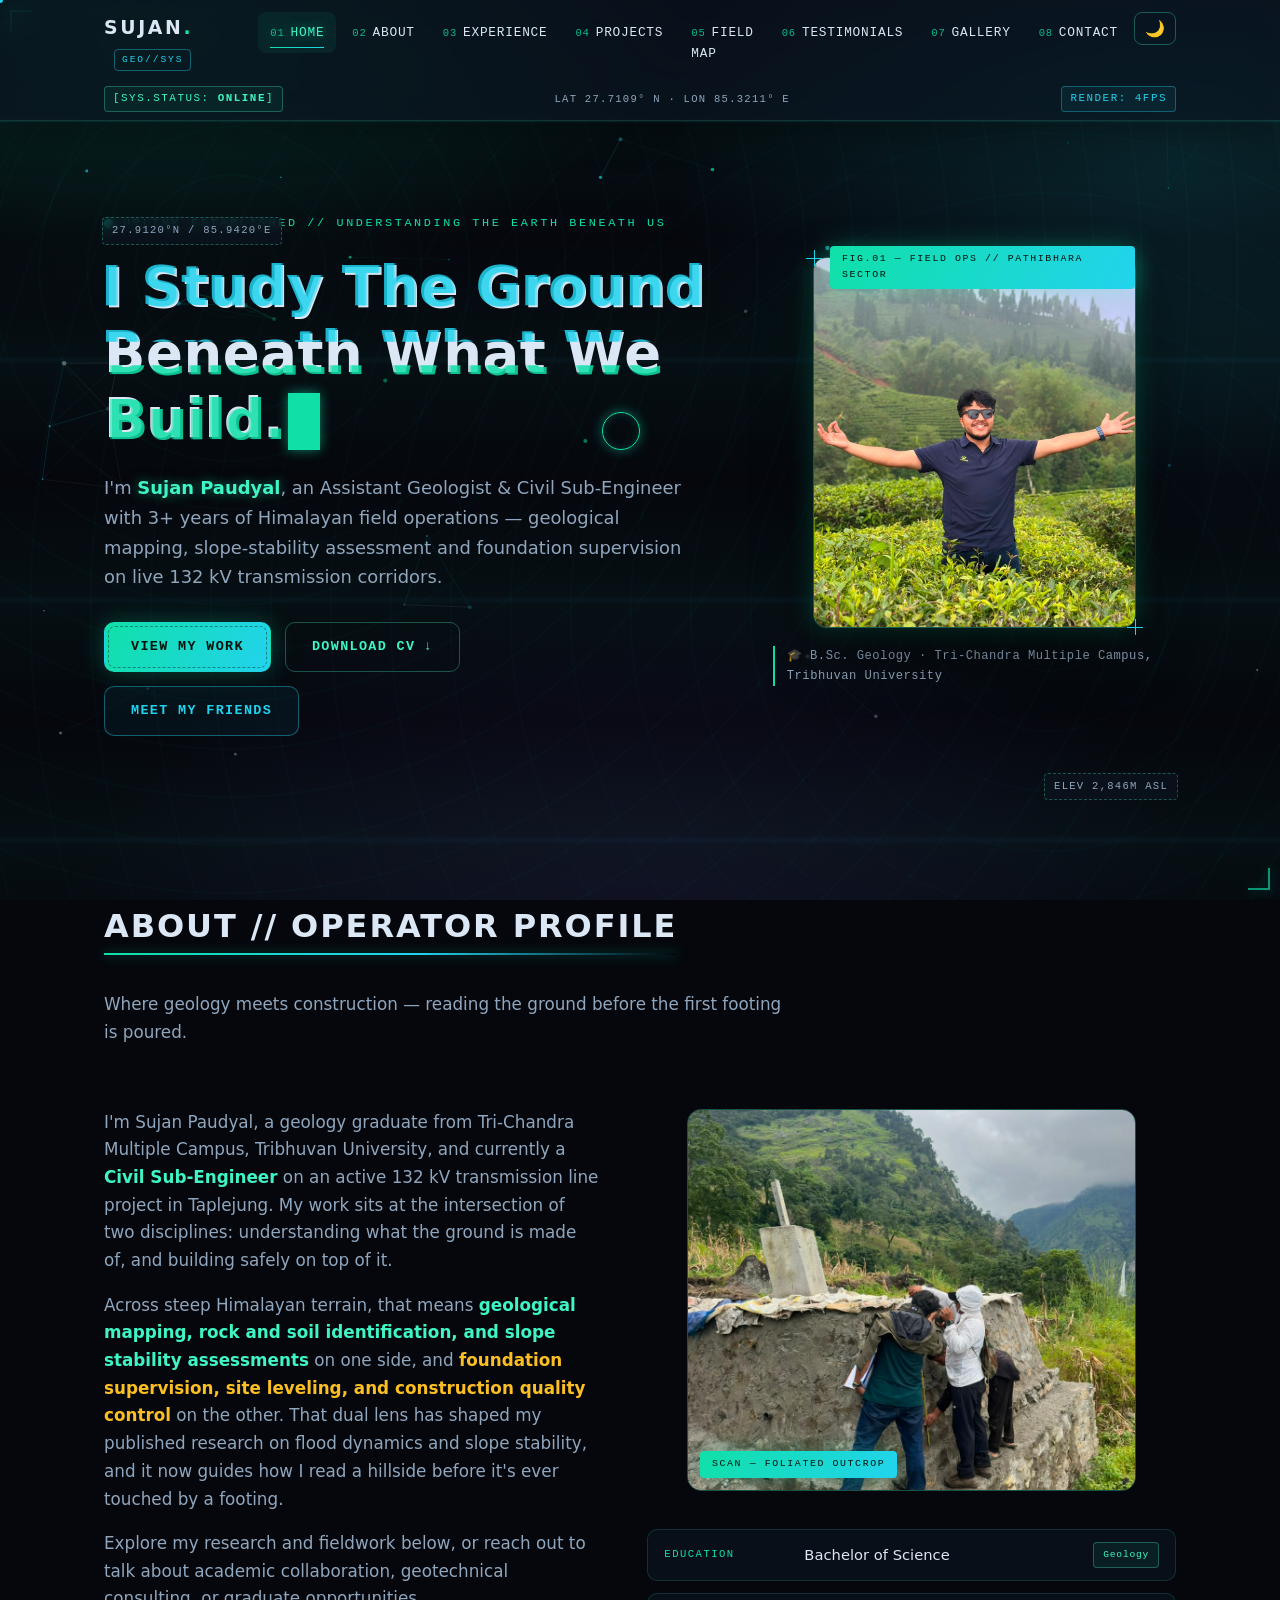
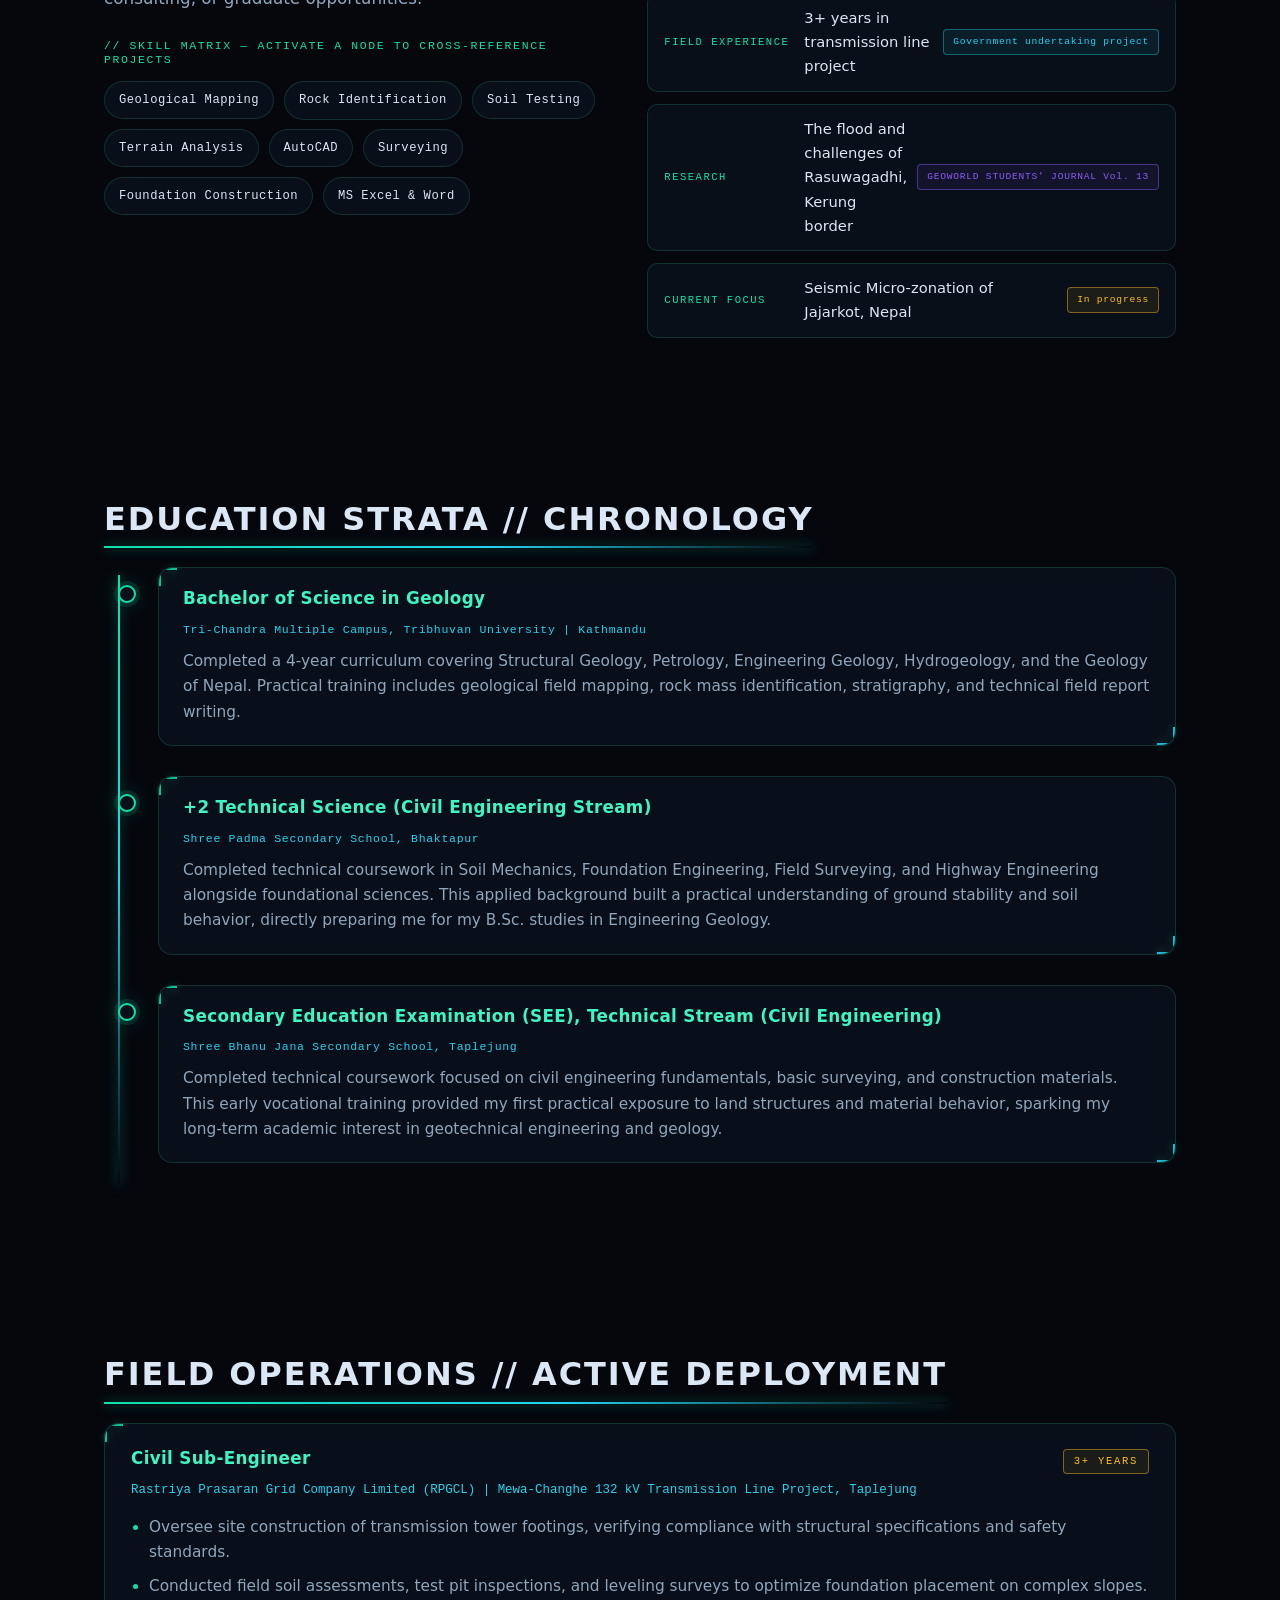
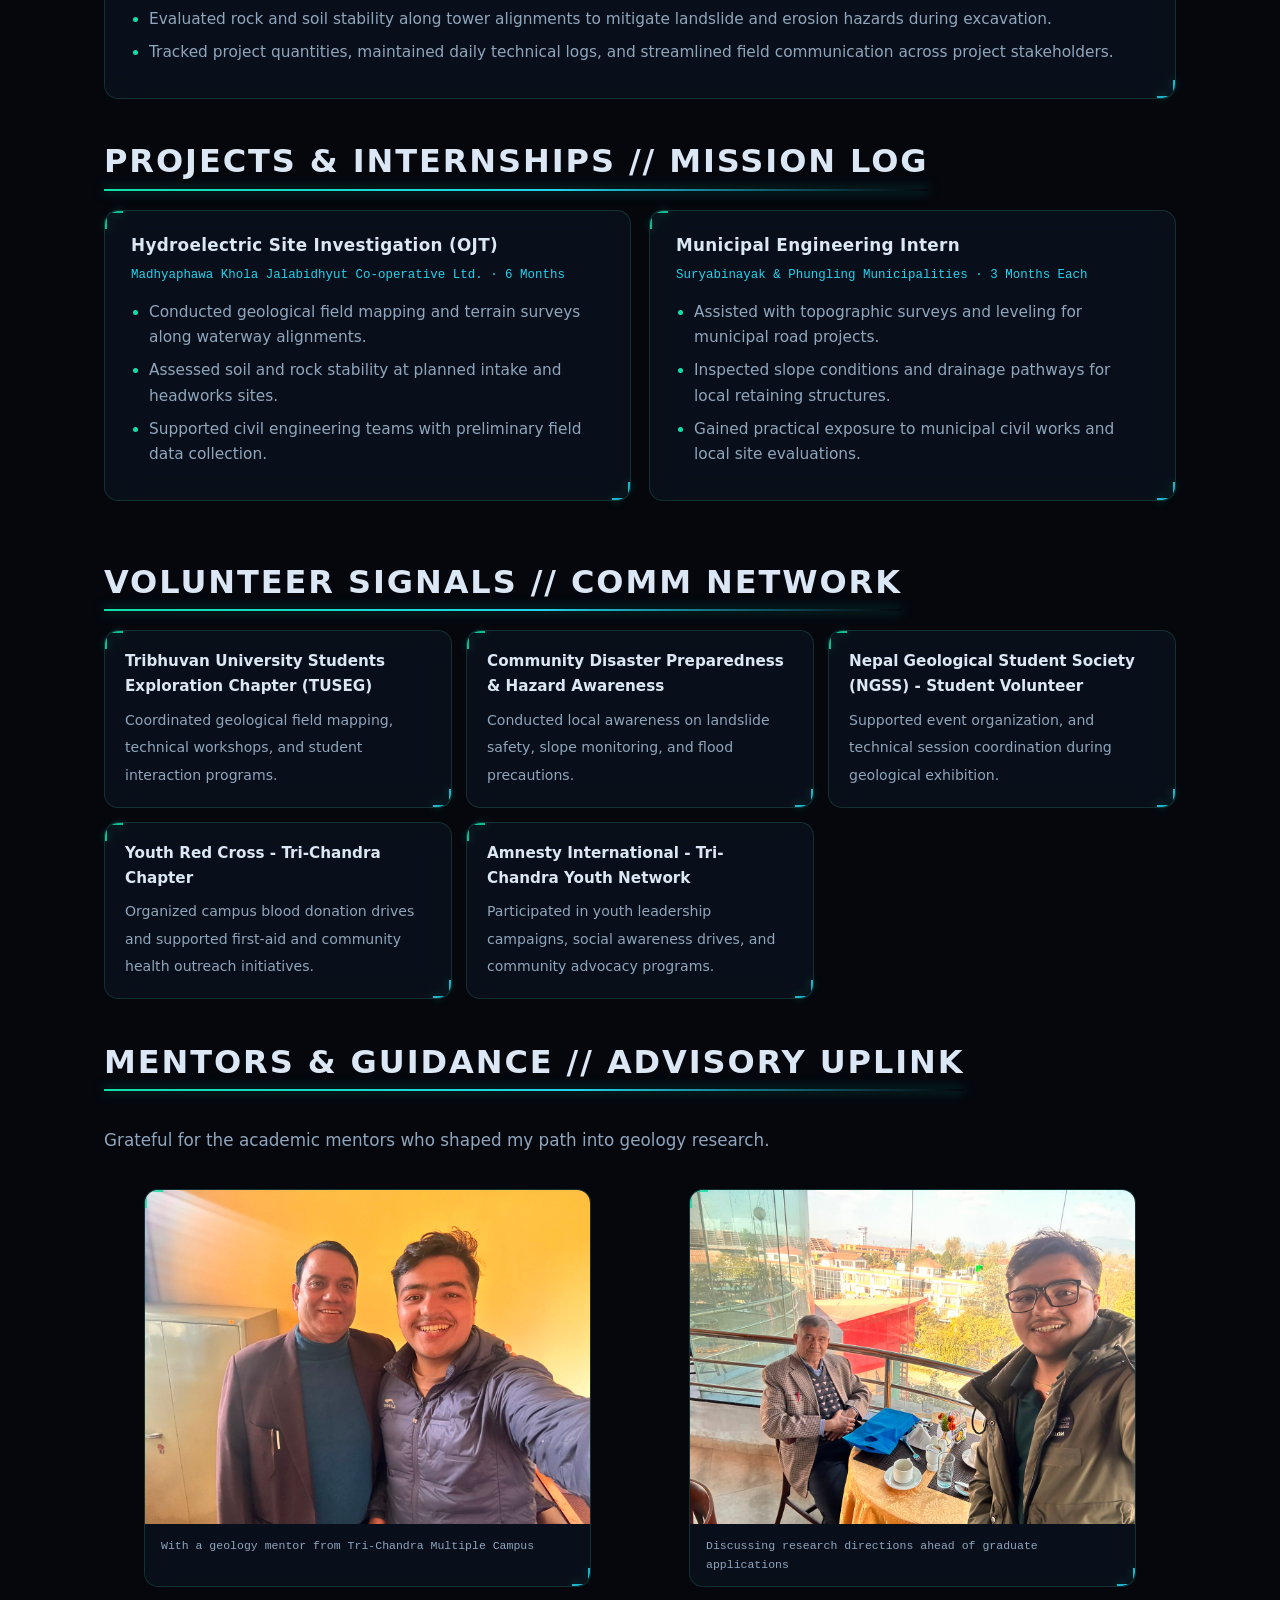
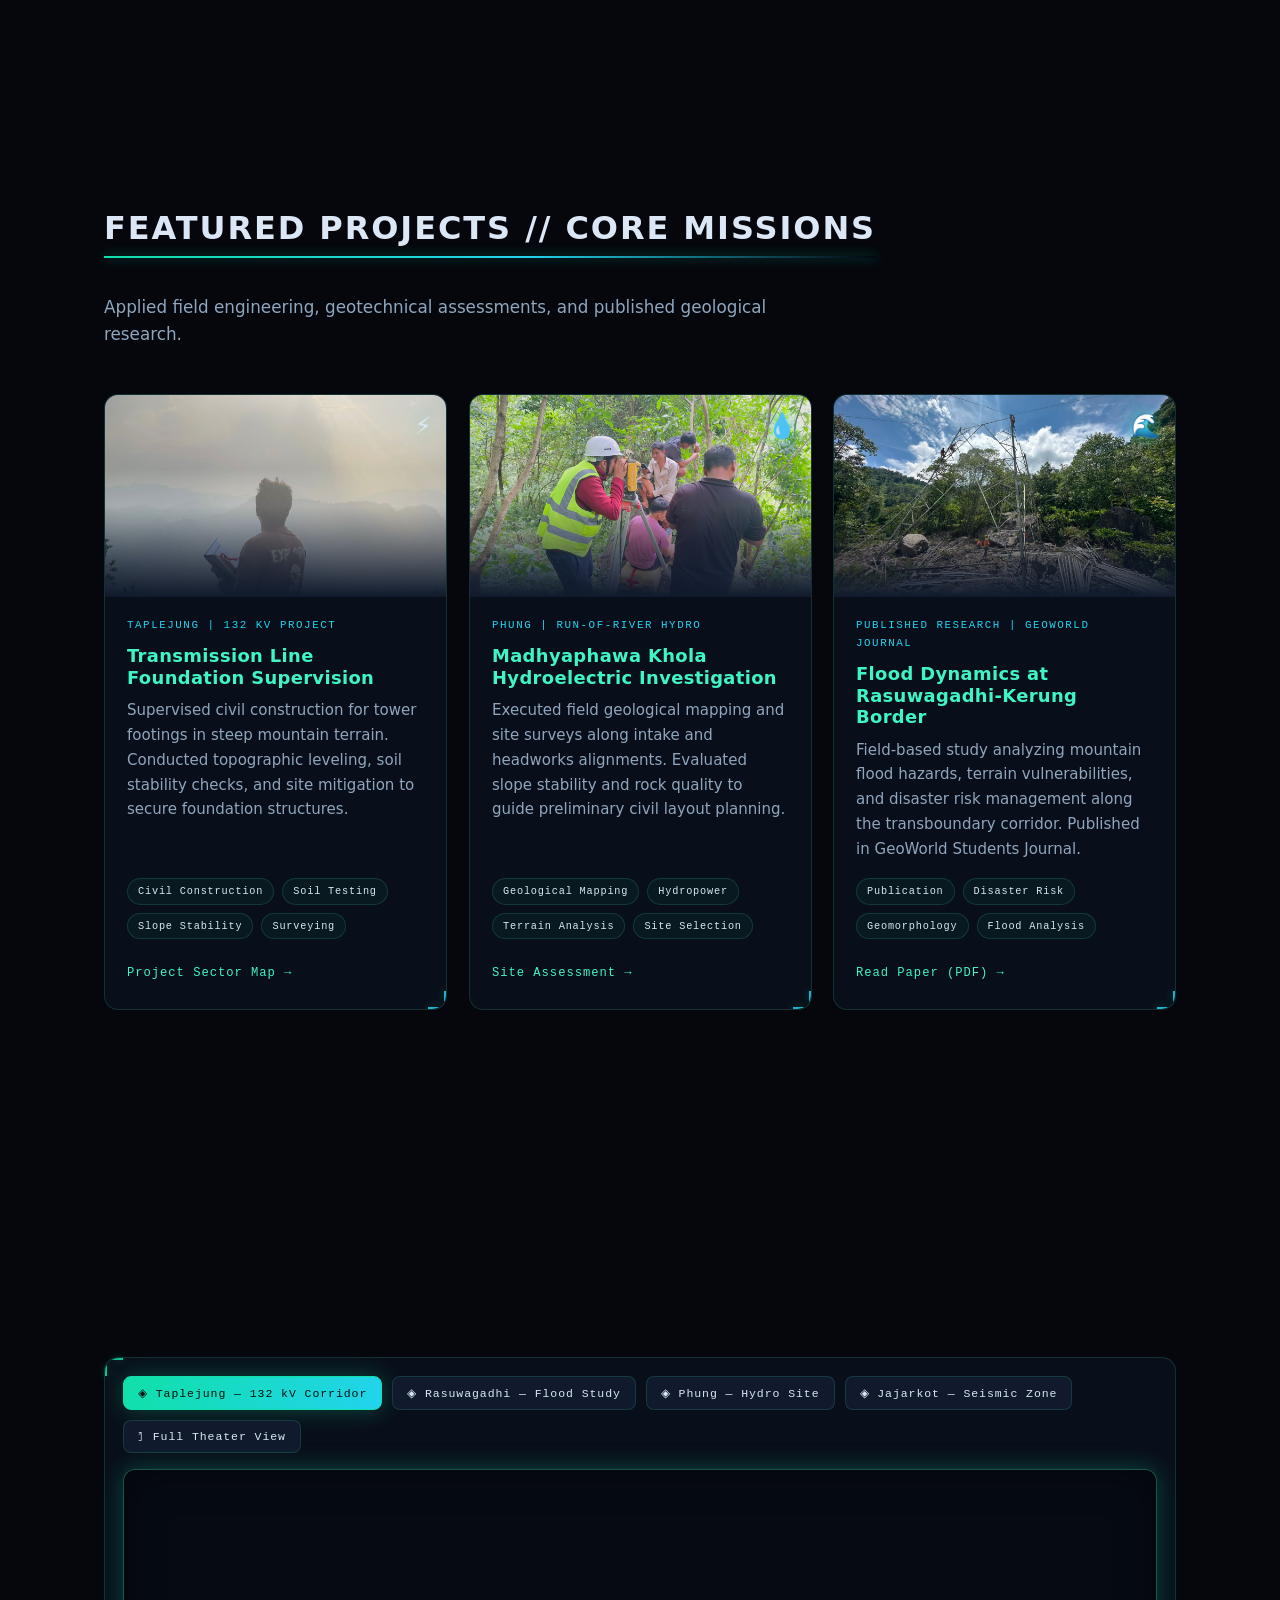
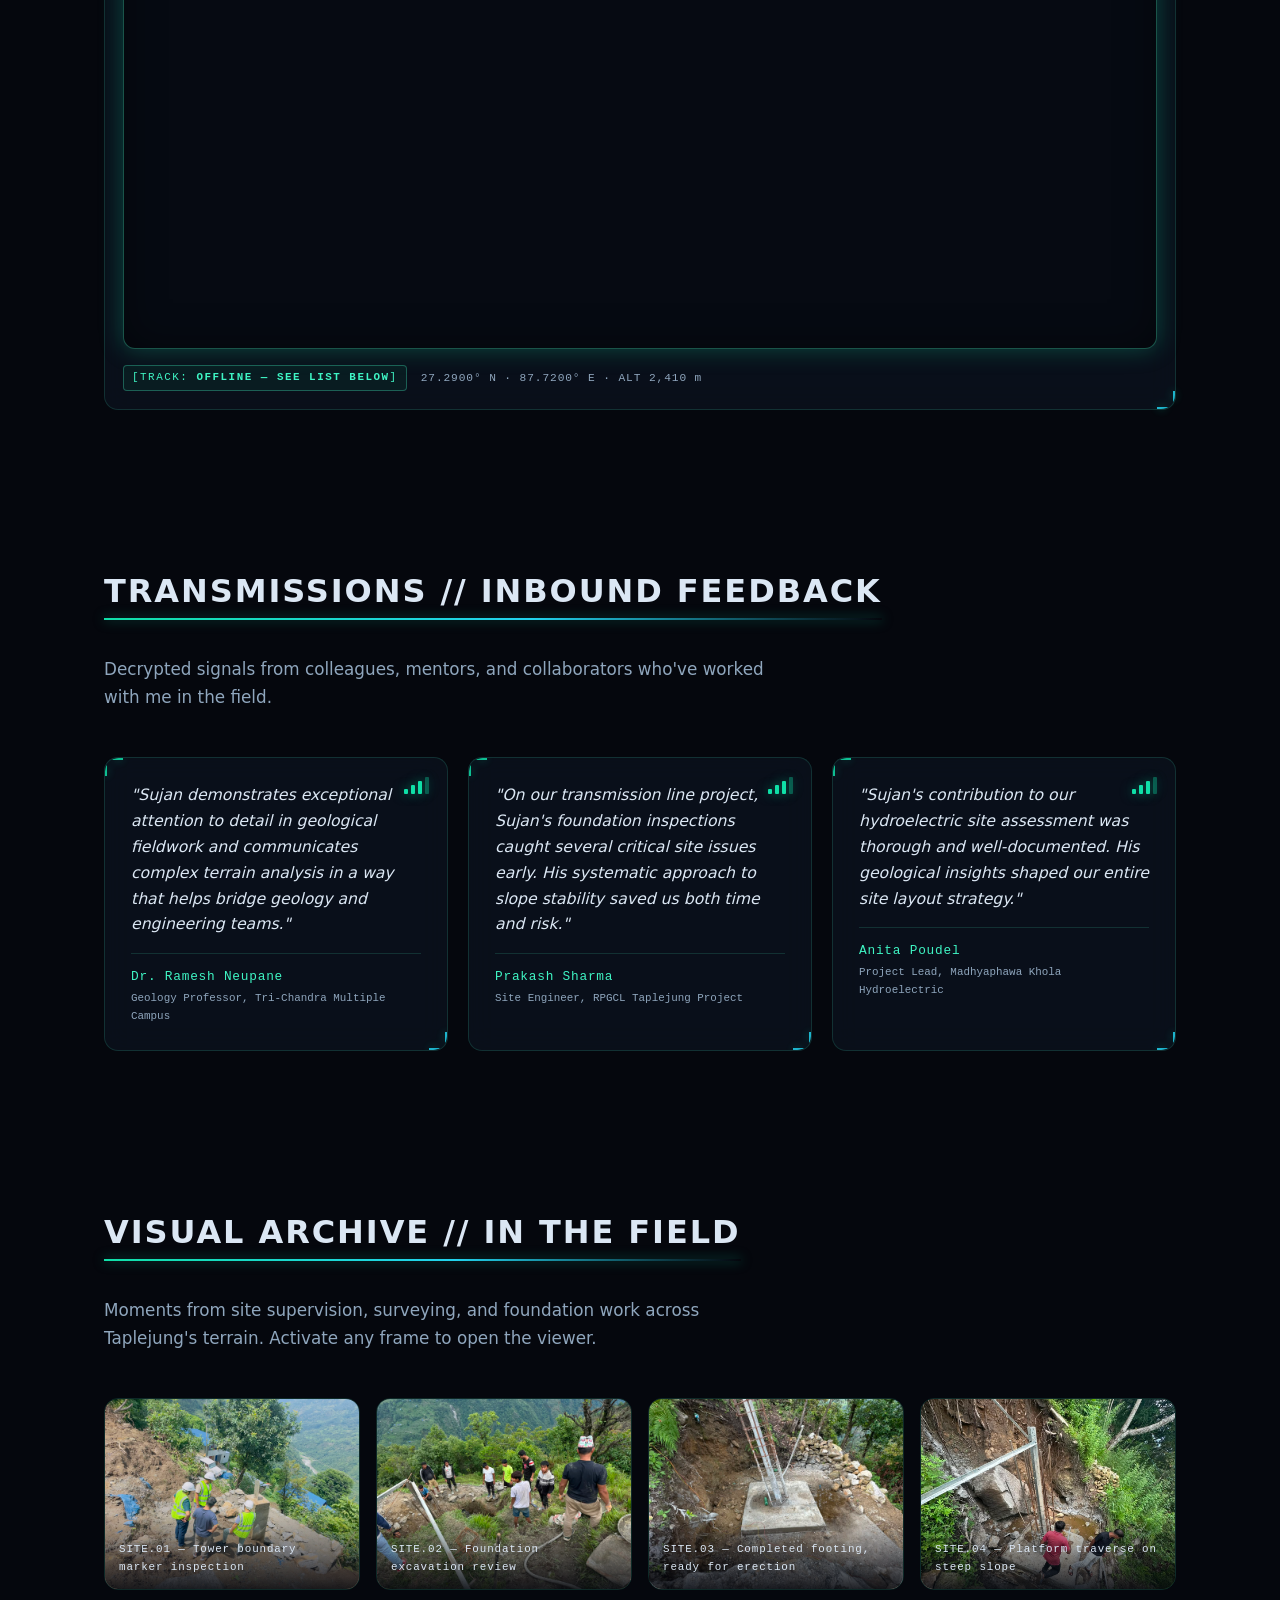
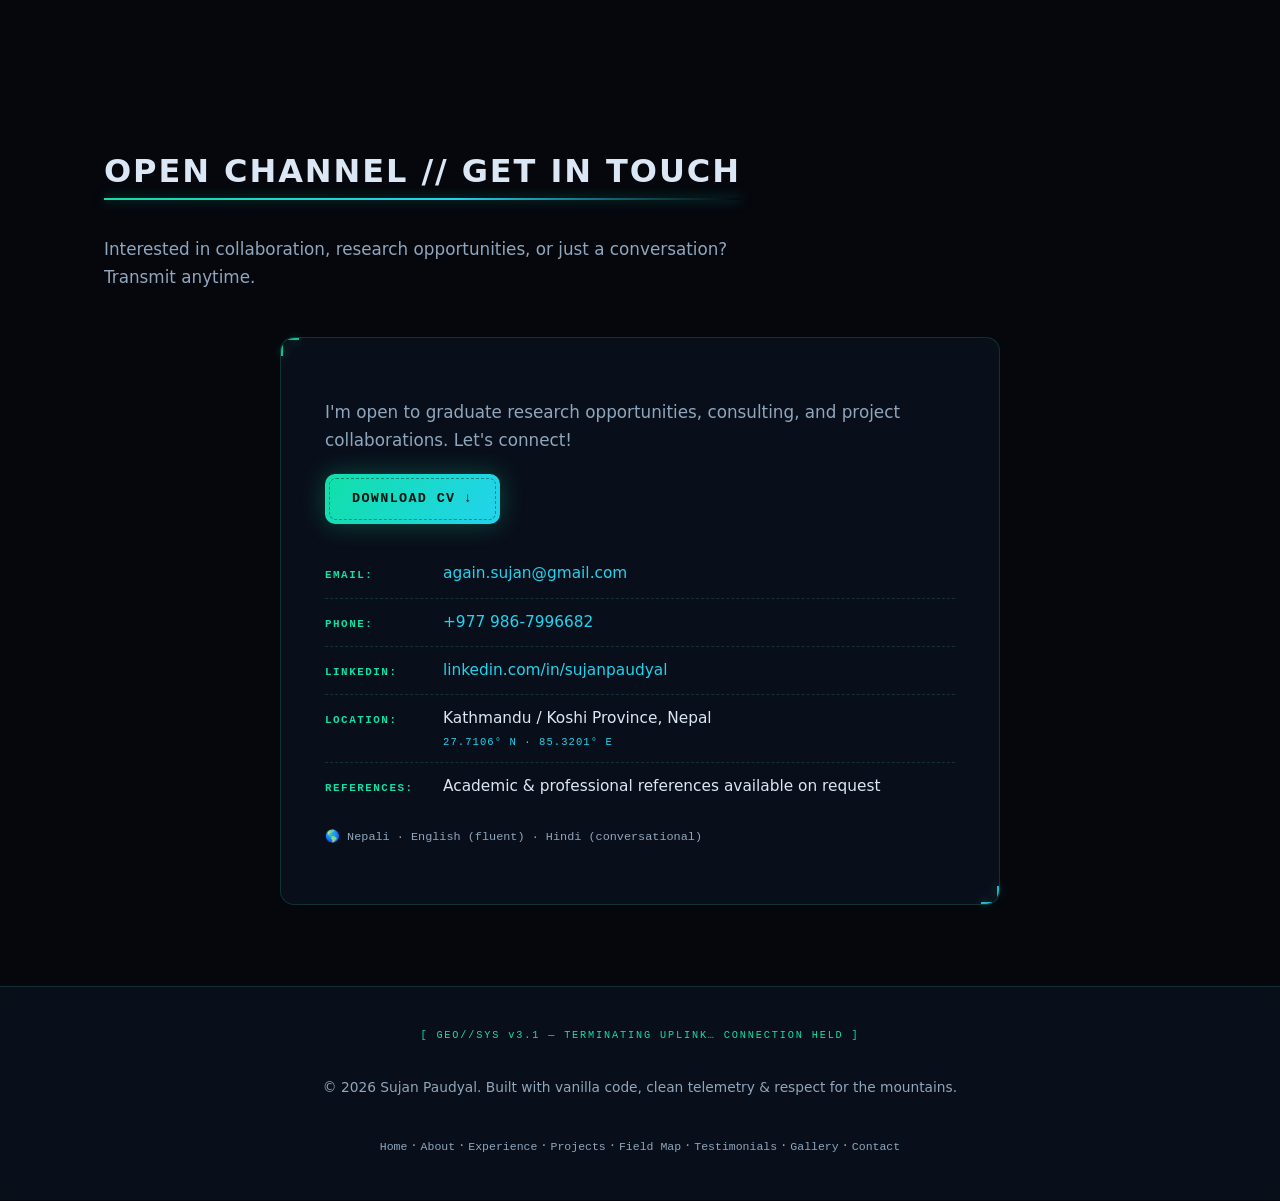
==== commit 942b7200: "Fix issues and add comprehensive E2E tests for portfolio interface - Added `e2e.py` and `e2e2.py`: N" ====
--- a/index.html
+++ b/index.html
@@ -546,7 +546,7 @@
 
 <!-- Leaflet JS (deferred so it never blocks first paint) -->
 <script src="https://unpkg.com/leaflet@1.9.4/dist/leaflet.js"
-        integrity="sha256-20nQCchB9co0qIjJZRG9ukH8lRP7N9/MJju3JVvby9w=" crossorigin="" defer></script>
+        integrity="sha256-20nQCchB9co0qIjJZRGuk2/Z9VM+kNiyxNV1lvTlZBo=" crossorigin="" defer></script>
 <!-- Main interface controller -->
 <script src="script.js" defer></script>
 </body>
--- a/style.css
+++ b/style.css
@@ -1,1284 +1,960 @@
-/* ==========================================================================
-   1. UNIFIED CSS VARIABLES & DARK MODE
-   ========================================================================== */
+/* ============================================================
+   GEO//SYS — HIGH-TECH GEOSPATIAL & SUBTERRANEAN INTERFACE
+   style.css · vanilla CSS only (variables, keyframes, grid/flex)
+   Baseline: obsidian dark mode + emerald/cyan telemetry accents.
+   Light "daylight survey" theme kept for WCAG contrast parity.
+   ============================================================ */
+
+/* =============== 1. DESIGN TOKENS =============== */
 :root {
-  /* Layout & Backgrounds - Light Theme (Default) */
-  --bg: #f7f6f2;
-  --bg-card: #ffffff;
-  --bg-card-alt: #eef2f5;
-  --header-bg: rgba(247, 246, 242, 0.85);
-  
+  /* Obsidian / slate base */
+  --bg: #05070d;
+  --bg-elev: #0a0f1a;
+  --surface: rgba(13, 20, 33, 0.66);
+  --surface-solid: #0c1322;
+  --surface-strong: #101a2c;
+  --ink: #dbe7f4;
+  --ink-muted: #8fa6bd;
+  --line: rgba(64, 224, 178, 0.16);
+  --line-strong: rgba(64, 224, 178, 0.34);
+
+  /* Neon accents */
+  --neon: #10e0a8;
+  --neon-bright: #3ff5c4;
+  --cyan: #22d3ee;
+  --amber: #fbbf24;
+  --danger: #fb7185;
+  --violet: #8b5cf6;
+
+  /* Glow + glass */
+  --glow: 0 0 24px rgba(16, 224, 168, 0.28);
+  --glow-cyan: 0 0 24px rgba(34, 211, 238, 0.25);
+  --glow-line: 0 0 12px rgba(16, 224, 168, 0.55);
+  --glass-blur: blur(14px) saturate(140%);
+
+  /* Mesh gradient stops */
+  --mesh-a: rgba(16, 224, 168, 0.14);
+  --mesh-b: rgba(34, 211, 238, 0.12);
+  --mesh-c: rgba(139, 92, 246, 0.10);
+
   /* Typography */
-  --ink: #1c2b3a;
-  --ink-soft: #55697a;
-  --ink-faint: #8a97a3;
-  
-  /* Brand / Accents */
-  --blueprint: #2f6690;
-  --blueprint-dark: #1f4d70;
-  --blueprint-tint: rgba(47, 102, 144, 0.08);
-  --amber: #c47f2c;
-  --clay: #b5502e;
-  
-  /* Borders */
-  --line: #d7dde2;
-  --line-strong: #b9c3cb;
-  
-  /* Effects */
-  --shadow-base: rgba(28, 43, 58, 0.1);
-  --shadow-hover: rgba(28, 43, 58, 0.15);
-  --shadow-heavy: rgba(28, 43, 58, 0.12);
-  
-  /* Base Settings */
-  --font-sans: "Segoe UI", -apple-system, BlinkMacSystemFont, Roboto, Oxygen, Ubuntu, Cantarell, sans-serif;
-  --font-mono: 'Cascadia Code', Consolas, 'Fira Code', Monaco, monospace;
-  --transition-fast: 0.2s ease;
-  --transition-smooth: 0.4s cubic-bezier(0.16, 1, 0.3, 1);
-  --radius: 10px;
-}
-
-/* Dark Theme (Triggered by data-theme="dark" on <html> or <body>) */
-[data-theme="dark"] {
-  /* Layout & Backgrounds - Dark Theme */
-  --bg: #0f172a;
-  --bg-card: #1e293b;
-  --bg-card-alt: #334155;
-  --header-bg: rgba(15, 23, 42, 0.85);
-
-  /* Typography */
-  --ink: #f8fafc;
-  --ink-soft: #94a3b8;
-  --ink-faint: #64748b;
-
-  /* Accents (Slightly brightened for dark mode contrast) */
-  --blueprint: #3b82f6; 
-  --blueprint-dark: #60a5fa;
-  --blueprint-tint: rgba(59, 130, 246, 0.15);
-  --amber: #fbbf24;
-  --clay: #f97316;
-
-  /* Borders */
-  --line: #334155;
-  --line-strong: #475569;
-
-  /* Effects (Darker shadows for depth) */
-  --shadow-base: rgba(0, 0, 0, 0.4);
-  --shadow-hover: rgba(0, 0, 0, 0.6);
-  --shadow-heavy: rgba(0, 0, 0, 0.5);
-}
-
-/* Global Transitions for smooth theme switching */
-body, header, .site-header, .project-card, .testimonial-card, 
-.contact-card, .about-stats, .exp-card, .photo-card, .gallery-item,
-.primary-nav, .skill-list li, .btn-secondary, .btn-ghost {
-  transition: background-color 0.3s ease, color 0.3s ease, border-color 0.3s ease, box-shadow 0.3s ease;
-}
-
-/* ==========================================================================
-   2. GLOBAL RESET & BASE STYLES
-   ========================================================================== */
-*, *::before, *::after {
-  box-sizing: border-box;
-  margin: 0;
-  padding: 0;
-}
+  --font-display: 'Orbitron', 'Rajdhani', system-ui, sans-serif;
+  --font-body: 'Rajdhani', system-ui, -apple-system, 'Segoe UI', Roboto, Helvetica, Arial, sans-serif;
+  --font-mono: 'JetBrains Mono', ui-monospace, SFMono-Regular, Menlo, Consolas, monospace;
+
+  /* Layout */
+  --maxw: 1120px;
+  --radius: 14px;
+  --header-h: 74px;
+  --ease-out: cubic-bezier(0.22, 1, 0.36, 1);
+}
+
+html[data-theme="light"] {
+  /* Daylight survey palette — same HUD structure, paper relief */
+  --bg: #eef2f6;
+  --bg-elev: #ffffff;
+  --surface: rgba(255, 255, 255, 0.78);
+  --surface-solid: #ffffff;
+  --surface-strong: #f4f7fa;
+  --ink: #10202e;
+  --ink-muted: #4a6076;
+  --line: rgba(8, 130, 96, 0.24);
+  --line-strong: rgba(8, 130, 96, 0.45);
+  --neon: #047a5c;
+  --neon-bright: #059873;
+  --cyan: #0e7490;
+  --amber: #b45309;
+  --glow: 0 0 18px rgba(4, 122, 92, 0.18);
+  --glow-cyan: 0 0 18px rgba(14, 116, 144, 0.16);
+  --glow-line: 0 0 10px rgba(4, 122, 92, 0.35);
+  --mesh-a: rgba(4, 122, 92, 0.10);
+  --mesh-b: rgba(14, 116, 144, 0.10);
+  --mesh-c: rgba(109, 40, 217, 0.06);
+}
+
+*, *::before, *::after { box-sizing: border-box; }
 
 html {
   scroll-behavior: smooth;
-  font-size: 16px;
+  scroll-padding-top: calc(var(--header-h) + 26px);
 }
 
 body {
+  margin: 0;
+  font-family: var(--font-body);
+  font-size: 1.05rem;
+  line-height: 1.65;
+  color: var(--ink);
   background-color: var(--bg);
+  /* Dynamic mesh gradient field */
   background-image:
-    linear-gradient(var(--line) 1px, transparent 1px),
-    linear-gradient(90deg, var(--line) 1px, transparent 1px);
-  background-size: 48px 48px;
+    radial-gradient(900px 600px at 12% -5%, var(--mesh-a), transparent 60%),
+    radial-gradient(820px 620px at 92% 18%, var(--mesh-b), transparent 62%),
+    radial-gradient(1000px 700px at 50% 110%, var(--mesh-c), transparent 60%);
   background-attachment: fixed;
+  overflow-x: hidden;
+  -webkit-font-smoothing: antialiased;
+}
+
+img { max-width: 100%; display: block; }
+
+h1, h2, h3, h4 {
+  font-family: var(--font-display);
+  letter-spacing: 0.02em;
+  line-height: 1.2;
+  margin: 0 0 0.6em;
   color: var(--ink);
-  font-family: var(--font-sans);
-  line-height: 1.6;
-  overflow-x: hidden;
-}
-
-a {
-  color: inherit;
-}
-
-/* ==========================================================================
-   3. HEADER & NAVIGATION
-   ========================================================================== */
+}
+
+a { color: var(--cyan); text-decoration: none; transition: color 0.2s, text-shadow 0.2s; }
+a:hover { color: var(--neon-bright); text-shadow: var(--glow-line); }
+
+:focus-visible {
+  outline: 2px solid var(--neon-bright);
+  outline-offset: 3px;
+  border-radius: 4px;
+}
+
+.sr-only {
+  position: absolute; width: 1px; height: 1px; padding: 0; margin: -1px;
+  overflow: hidden; clip: rect(0 0 0 0); white-space: nowrap; border: 0;
+}
+
+.skip-link {
+  position: fixed; top: -60px; left: 16px; z-index: 2000;
+  background: var(--surface-strong); color: var(--neon-bright);
+  border: 1px solid var(--line-strong); border-radius: 8px;
+  padding: 10px 18px; font-family: var(--font-mono); font-size: 0.85rem;
+  transition: top 0.25s var(--ease-out);
+}
+.skip-link:focus { top: 12px; }
+
+/* =============== 2. GLOBAL FX LAYERS =============== */
+#particle-field {
+  position: fixed; inset: 0; z-index: 0; pointer-events: none;
+  opacity: 0.85;
+}
+
+.topo-overlay {
+  position: fixed; inset: 0; z-index: 0; pointer-events: none;
+  opacity: 0.5;
+  background-image: repeating-radial-gradient(
+      circle at 18% 30%,
+      transparent 0 46px,
+      rgba(16, 224, 168, 0.05) 46px 48px),
+    repeating-radial-gradient(
+      circle at 82% 68%,
+      transparent 0 58px,
+      rgba(34, 211, 238, 0.045) 58px 60px);
+  animation: topoPulse 14s ease-in-out infinite alternate;
+}
+html[data-theme="light"] .topo-overlay { opacity: 0.7; }
+
+@keyframes topoPulse {
+  from { transform: scale(1); opacity: 0.35; }
+  to   { transform: scale(1.06); opacity: 0.6; }
+}
+
+.scanline {
+  position: fixed; inset: 0; z-index: 1; pointer-events: none;
+  background: linear-gradient(to bottom,
+      transparent 0%,
+      rgba(16, 224, 168, 0.035) 48%,
+      rgba(34, 211, 238, 0.07) 50%,
+      rgba(16, 224, 168, 0.035) 52%,
+      transparent 100%);
+  background-size: 100% 240px;
+  animation: scanDrift 9s linear infinite;
+  mix-blend-mode: screen;
+}
+html[data-theme="light"] .scanline { opacity: 0.35; mix-blend-mode: multiply; }
+
+@keyframes scanDrift {
+  from { background-position: 0 -240px; }
+  to   { background-position: 0 100vh; }
+}
+
+/* HUD corner crosshairs */
+.hud-corner {
+  position: fixed; z-index: 3; pointer-events: none;
+  width: 46px; height: 46px; opacity: 0.65;
+}
+.hud-corner--tl { top: 10px; left: 10px; }
+.hud-corner--br { bottom: 10px; right: 10px; }
+.hud-corner span { position: absolute; background: var(--neon); box-shadow: var(--glow-line); }
+.hud-corner--tl span:first-child { top: 0; left: 0; width: 22px; height: 2px; }
+.hud-corner--tl span:last-child  { top: 0; left: 0; width: 2px; height: 22px; }
+.hud-corner--br span:first-child { bottom: 0; right: 0; width: 22px; height: 2px; }
+.hud-corner--br span:last-child  { bottom: 0; right: 0; width: 2px; height: 22px; }
+
+/* Glassmorphism + glowing vector frame */
+.hud-frame {
+  position: relative;
+  background: var(--surface);
+  -webkit-backdrop-filter: var(--glass-blur);
+  backdrop-filter: var(--glass-blur);
+  border: 1px solid var(--line);
+  border-radius: var(--radius);
+}
+.hud-frame::before {
+  content: "";
+  position: absolute; inset: 0; border-radius: inherit; pointer-events: none;
+  background:
+    linear-gradient(var(--neon), var(--neon)) top left / 18px 2px no-repeat,
+    linear-gradient(var(--neon), var(--neon)) top left / 2px 18px no-repeat,
+    linear-gradient(var(--cyan), var(--cyan)) bottom right / 18px 2px no-repeat,
+    linear-gradient(var(--cyan), var(--cyan)) bottom right / 2px 18px no-repeat;
+  opacity: 0.85;
+  filter: drop-shadow(0 0 4px rgba(16, 224, 168, 0.6));
+}
+
+/* Magnetic cursor-following glow border + 3D tilt (JS sets --mx/--my and --rx/--ry) */
+.tilt-card {
+  --mx: 50%; --my: 50%; --rx: 0deg; --ry: 0deg;
+  transform-style: preserve-3d;
+  will-change: transform;
+  transition: box-shadow 0.35s var(--ease-out), border-color 0.35s, transform 0.45s var(--ease-out);
+}
+.tilt-card.is-tilting { transition: box-shadow 0.35s var(--ease-out), border-color 0.35s; }
+.tilt-card[data-tilt] { transform: perspective(900px) rotateX(var(--rx)) rotateY(var(--ry)); }
+.tilt-card::after {
+  content: "";
+  position: absolute; inset: -1px; border-radius: inherit; pointer-events: none;
+  background: radial-gradient(240px circle at var(--mx) var(--my),
+      rgba(16, 224, 168, 0.16), rgba(34, 211, 238, 0.07) 42%, transparent 68%);
+  opacity: 0;
+  transition: opacity 0.35s;
+}
+.tilt-card:hover::after, .tilt-card:focus-within::after { opacity: 1; }
+.tilt-card:hover { box-shadow: var(--glow); border-color: var(--line-strong); }
+
+/* Status tags & coordinate badges */
+.tag-status {
+  font-family: var(--font-mono); font-size: 0.68rem; letter-spacing: 0.14em;
+  color: var(--neon-bright); text-transform: uppercase;
+  border: 1px solid var(--line-strong); border-radius: 4px;
+  padding: 3px 8px; background: rgba(16, 224, 168, 0.06);
+  white-space: nowrap;
+}
+.tag-status b { color: var(--neon-bright); animation: blinkSoft 2.6s steps(2, start) infinite; }
+.tag-status--alt { color: var(--cyan); border-color: rgba(34, 211, 238, 0.35); background: rgba(34, 211, 238, 0.06); }
+.tag-status--alt b { color: var(--cyan); }
+
+@keyframes blinkSoft { 50% { opacity: 0.55; } }
+
+.coord-badge {
+  position: absolute; z-index: 2; pointer-events: none;
+  font-family: var(--font-mono); font-size: 0.66rem; letter-spacing: 0.12em;
+  color: var(--ink-muted);
+  border: 1px dashed var(--line-strong); border-radius: 4px;
+  padding: 4px 9px; background: var(--surface);
+  -webkit-backdrop-filter: blur(6px); backdrop-filter: blur(6px);
+  animation: blinkSoft 5s ease-in-out infinite;
+}
+.coord-badge--nw { top: calc(var(--header-h) + 22px); left: 22px; }
+.coord-badge--se { bottom: 26px; right: 22px; }
+
+/* =============== 3. CUSTOM DUAL-RING CURSOR =============== */
+.cursor { display: none; }
+body.has-cursor, body.has-cursor * { cursor: none !important; }
+body.has-cursor .cursor { display: block; }
+
+.cursor--ring {
+  position: fixed; top: 0; left: 0; z-index: 4000; pointer-events: none;
+  width: 38px; height: 38px; margin: -19px 0 0 -19px;
+  border: 1.5px solid var(--neon); border-radius: 50%;
+  box-shadow: 0 0 12px rgba(16, 224, 168, 0.45), inset 0 0 8px rgba(16, 224, 168, 0.2);
+  transition: width 0.2s, height 0.2s, margin 0.2s, border-color 0.2s, opacity 0.2s;
+  will-change: transform;
+}
+.cursor--dot {
+  position: fixed; top: 0; left: 0; z-index: 4001; pointer-events: none;
+  width: 6px; height: 6px; margin: -3px 0 0 -3px;
+  background: var(--cyan); border-radius: 50%;
+  box-shadow: var(--glow-cyan);
+  will-change: transform;
+}
+body.cursor-active .cursor--ring {
+  width: 58px; height: 58px; margin: -29px 0 0 -29px;
+  border-color: var(--cyan);
+  background: rgba(34, 211, 238, 0.08);
+}
+body.cursor-active .cursor--dot { background: var(--neon-bright); }
+body.cursor-down .cursor--ring { transform: scale(0.8); }
+
+/* =============== 4. HEADER / NAVIGATION =============== */
 .site-header {
-  position: fixed;
-  top: 0;
-  width: 100%;
-  z-index: 1000;
-  backdrop-filter: blur(10px);
-  -webkit-backdrop-filter: blur(10px);
-  background: var(--header-bg);
-  border-bottom: 1px solid var(--line-strong);
-}
-
+  position: sticky; top: 0; z-index: 100;
+  background: var(--surface);
+  -webkit-backdrop-filter: var(--glass-blur);
+  backdrop-filter: var(--glass-blur);
+  border-bottom: 1px solid var(--line);
+  box-shadow: 0 1px 0 rgba(16, 224, 168, 0.08), 0 12px 34px rgba(0, 0, 0, 0.35);
+}
 .header-inner {
-  max-width: 1200px;
-  margin: 0 auto;
-  padding: 1rem 2rem;
-  display: flex;
-  justify-content: space-between;
-  align-items: center;
-}
-
+  max-width: var(--maxw); margin: 0 auto; min-height: var(--header-h);
+  display: flex; align-items: center; justify-content: space-between;
+  gap: 20px; padding: 12px 24px;
+}
 .logo {
-  font-size: 1.4rem;
-  font-weight: 700;
-  color: var(--ink);
-  text-decoration: none;
-  letter-spacing: -0.01em;
-}
-
-.logo span {
-  color: var(--blueprint);
-}
-
-.primary-nav ul {
-  display: flex;
-  gap: 2.25rem;
-  list-style: none;
-}
-
+  font-family: var(--font-display); font-weight: 900; font-size: 1.18rem;
+  letter-spacing: 0.14em; color: var(--ink);
+}
+.logo:hover { color: var(--neon-bright); text-shadow: var(--glow-line); }
+.logo-dot { color: var(--neon); }
+.logo-sys {
+  display: inline-block; margin-left: 10px; padding: 2px 7px;
+  font-family: var(--font-mono); font-size: 0.6rem; font-weight: 500;
+  letter-spacing: 0.2em; color: var(--cyan);
+  border: 1px solid rgba(34, 211, 238, 0.4); border-radius: 4px;
+  vertical-align: middle;
+}
+
+.primary-nav ul { list-style: none; display: flex; gap: 4px; margin: 0; padding: 0; }
 .primary-nav a {
-  color: var(--ink-soft);
-  text-decoration: none;
-  font-weight: 500;
-  font-size: 0.95rem;
-  position: relative;
-  transition: color var(--transition-fast);
-}
-
-.primary-nav a:hover,
-.primary-nav a.active {
-  color: var(--blueprint-dark);
-}
-
+  position: relative; display: block; padding: 10px 12px;
+  font-family: var(--font-mono); font-size: 0.8rem; font-weight: 500;
+  letter-spacing: 0.06em; text-transform: uppercase; color: var(--ink);
+  border-radius: 8px;
+}
+.nav-idx { color: var(--neon); margin-right: 6px; font-size: 0.66rem; opacity: 0.8; }
+.primary-nav a:hover, .primary-nav a.is-active {
+  color: var(--neon-bright); text-shadow: var(--glow-line); background: rgba(16, 224, 168, 0.07);
+}
 .primary-nav a::after {
-  content: '';
-  position: absolute;
-  bottom: -4px;
-  left: 0;
-  width: 0%;
-  height: 2px;
-  background: var(--blueprint);
-  transition: width var(--transition-smooth);
-}
-
-.primary-nav a:hover::after,
-.primary-nav a.active::after {
-  width: 100%;
-}
+  content: ""; position: absolute; left: 12px; right: 12px; bottom: 5px; height: 1px;
+  background: linear-gradient(90deg, var(--neon), var(--cyan));
+  transform: scaleX(0); transform-origin: left; transition: transform 0.3s var(--ease-out);
+}
+.primary-nav a:hover::after, .primary-nav a.is-active::after { transform: scaleX(1); }
+
+.theme-toggle-btn {
+  background: transparent; border: 1px solid var(--line-strong); border-radius: 8px;
+  color: var(--ink); font-size: 1rem; padding: 6px 10px; cursor: pointer;
+  transition: box-shadow 0.25s, border-color 0.25s;
+}
+.theme-toggle-btn:hover { box-shadow: var(--glow); border-color: var(--neon); }
+
+.header-telemetry {
+  max-width: var(--maxw); margin: 0 auto;
+  display: flex; align-items: center; justify-content: space-between; gap: 14px;
+  padding: 0 24px 8px;
+  font-family: var(--font-mono); font-size: 0.66rem; color: var(--ink-muted);
+}
+.telemetry-coords { letter-spacing: 0.12em; }
 
 .nav-toggle {
-  display: none;
-  flex-direction: column;
-  justify-content: center;
-  gap: 5px;
-  width: 40px;
-  height: 40px;
-  background: transparent;
-  border: 1px solid var(--line-strong);
-  border-radius: 6px;
-  cursor: pointer;
-}
-
-.nav-toggle span {
-  display: block;
-  width: 18px;
-  height: 2px;
-  margin: 0 auto;
-  background: var(--ink);
-  transition: transform var(--transition-fast), opacity var(--transition-fast);
-}
-
-.nav-toggle[aria-expanded="true"] span:nth-child(1) {
-  transform: translateY(7px) rotate(45deg);
-}
-
-.nav-toggle[aria-expanded="true"] span:nth-child(2) {
-  opacity: 0;
-}
-
-.nav-toggle[aria-expanded="true"] span:nth-child(3) {
-  transform: translateY(-7px) rotate(-45deg);
-}
-
-/* ==========================================================================
-   4. MAIN LAYOUT & SECTIONS
-   ========================================================================== */
-main {
-  max-width: 1200px;
-  margin: 0 auto;
-  padding: 6rem 2rem 2rem;
-}
-
-section {
-  padding: 5rem 0;
-}
-
-.section-intro h2 {
-  font-size: 2.1rem;
-  font-weight: 700;
-  margin-bottom: 0.5rem;
-  color: var(--ink);
-  letter-spacing: -0.01em;
-}
-
-.section-intro p {
-  color: var(--ink-soft);
-  margin-bottom: 2.5rem;
-  font-size: 1.05rem;
-  max-width: 640px;
-}
-
-/* ==========================================================================
-   5. HERO SECTION & PHOTO CARD
-   ========================================================================== */
+  display: none; flex-direction: column; gap: 5px;
+  background: transparent; border: 1px solid var(--line-strong); border-radius: 8px;
+  padding: 10px 11px; cursor: pointer;
+}
+.nav-toggle span { width: 22px; height: 2px; background: var(--neon); box-shadow: var(--glow-line); transition: transform 0.3s, opacity 0.3s; }
+.nav-toggle[aria-expanded="true"] span:nth-child(1) { transform: translateY(7px) rotate(45deg); }
+.nav-toggle[aria-expanded="true"] span:nth-child(2) { opacity: 0; }
+.nav-toggle[aria-expanded="true"] span:nth-child(3) { transform: translateY(-7px) rotate(-45deg); }
+
+/* =============== 5. HERO =============== */
 .hero {
-  padding-top: 3rem;
-}
-
+  position: relative; z-index: 2;
+  max-width: var(--maxw); margin: 0 auto;
+  padding: clamp(48px, 9vh, 96px) 24px clamp(56px, 10vh, 110px);
+}
 .hero-grid {
-  display: grid;
-  grid-template-columns: 1.2fr 0.8fr;
-  gap: 3rem;
-  align-items: center;
-  min-height: 70vh;
-}
-
+  display: grid; grid-template-columns: 1.2fr 0.8fr;
+  gap: clamp(28px, 5vw, 64px); align-items: center;
+}
 .eyebrow {
-  font-family: var(--font-mono);
-  font-size: 0.85rem;
-  font-weight: 600;
-  letter-spacing: 0.08em;
-  text-transform: uppercase;
-  color: var(--blueprint);
-  margin-bottom: 1rem;
-}
-
-h1 {
-  font-size: 3rem;
-  line-height: 1.15;
-  letter-spacing: -0.02em;
-  margin-bottom: 1.25rem;
-  color: var(--ink);
-  font-family: 'Courier New', monospace;
-}
-
-.lead {
-  font-size: 1.15rem;
-  color: var(--ink-soft);
-  margin-bottom: 2rem;
-  max-width: 540px;
-}
-
-.hero-actions {
-  display: flex;
-  flex-wrap: wrap;
-  gap: 1rem;
-}
+  display: flex; align-items: center; gap: 10px;
+  font-family: var(--font-mono); font-size: 0.74rem; font-weight: 500;
+  letter-spacing: 0.22em; text-transform: uppercase; color: var(--neon);
+  margin-bottom: 22px;
+}
+.pulse-dot {
+  width: 9px; height: 9px; border-radius: 50%; background: var(--neon);
+  box-shadow: 0 0 0 0 rgba(16, 224, 168, 0.55);
+  animation: pulseRing 2.2s ease-out infinite;
+}
+@keyframes pulseRing {
+  0%   { box-shadow: 0 0 0 0 rgba(16, 224, 168, 0.55); }
+  70%  { box-shadow: 0 0 0 12px rgba(16, 224, 168, 0); }
+  100% { box-shadow: 0 0 0 0 rgba(16, 224, 168, 0); }
+}
+
+.hero h1 {
+  font-size: clamp(2rem, 4.6vw, 3.4rem); font-weight: 700;
+  letter-spacing: 0.01em; margin: 0 0 22px; min-height: 2.4em;
+}
+.hl { color: var(--neon-bright); text-shadow: var(--glow-line); }
+.lead { font-size: 1.12rem; color: var(--ink-muted); max-width: 56ch; margin-bottom: 30px; }
+
+/* Typing cursor */
+.typing-cursor {
+  display: inline-block; width: 0.58em; height: 1.05em; margin-left: 4px;
+  background: var(--neon); vertical-align: text-bottom;
+  box-shadow: var(--glow-line);
+  animation: caretBlink 1s steps(2, start) infinite;
+}
+@keyframes caretBlink { 50% { opacity: 0; } }
+
+/* Holographic glitch reveal (active after typing completes) */
+.glitch { position: relative; }
+.glitch.is-glitching::before,
+.glitch.is-glitching::after {
+  content: attr(data-text);
+  position: absolute; inset: 0; pointer-events: none;
+  clip-path: inset(0 0 55% 0);
+  opacity: 0.85;
+}
+.glitch.is-glitching::before {
+  color: var(--cyan); transform: translate(-3px, -2px);
+  text-shadow: 2px 0 rgba(34, 211, 238, 0.6);
+  animation: glitchSliceA 2.4s steps(3, end) infinite;
+}
+.glitch.is-glitching::after {
+  color: var(--neon); transform: translate(3px, 2px);
+  clip-path: inset(55% 0 0 0);
+  text-shadow: -2px 0 rgba(16, 224, 168, 0.6);
+  animation: glitchSliceB 2.8s steps(4, end) infinite;
+}
+@keyframes glitchSliceA {
+  0%, 86%, 100% { transform: translate(-3px, -2px); opacity: 0; }
+  88% { transform: translate(4px, -1px); opacity: 0.9; clip-path: inset(10% 0 62% 0); }
+  92% { transform: translate(-6px, 2px); opacity: 0.7; clip-path: inset(48% 0 22% 0); }
+  96% { transform: translate(2px, 0); opacity: 0.8; clip-path: inset(24% 0 48% 0); }
+}
+@keyframes glitchSliceB {
+  0%, 84%, 100% { transform: translate(3px, 2px); opacity: 0; }
+  87% { transform: translate(-4px, 1px); opacity: 0.85; clip-path: inset(62% 0 8% 0); }
+  91% { transform: translate(5px, -2px); opacity: 0.65; clip-path: inset(30% 0 40% 0); }
+  95% { transform: translate(-2px, 1px); opacity: 0.8; clip-path: inset(70% 0 4% 0); }
+}
+
+.hero-actions { display: flex; flex-wrap: wrap; gap: 14px; }
 
 .btn {
-  display: inline-block;
-  padding: 0.75rem 1.75rem;
-  border-radius: 8px;
-  text-decoration: none;
-  font-weight: 600;
-  transition: all var(--transition-fast);
-}
-
+  position: relative; display: inline-flex; align-items: center; gap: 8px;
+  font-family: var(--font-mono); font-size: 0.84rem; font-weight: 700;
+  letter-spacing: 0.1em; text-transform: uppercase;
+  padding: 13px 26px; border-radius: 10px; border: 1px solid transparent;
+  transition: transform 0.25s var(--ease-out), box-shadow 0.25s, color 0.25s, border-color 0.25s;
+}
 .btn-primary {
-  background: var(--blueprint);
-  color: #fff;
-  box-shadow: 0 4px 14px var(--shadow-base);
-}
-
-.btn-primary:hover {
-  background: var(--blueprint-dark);
-  transform: translateY(-2px);
-  box-shadow: 0 6px 20px var(--shadow-hover);
-}
-
+  color: #04120c; overflow: hidden;
+  background: linear-gradient(120deg, var(--neon), var(--cyan));
+  box-shadow: var(--glow);
+}
+html[data-theme="light"] .btn-primary { color: #f2fff9; }
+.btn-primary:hover { transform: translateY(-2px); box-shadow: 0 0 34px rgba(16, 224, 168, 0.5); color: #04120c; }
+html[data-theme="light"] .btn-primary:hover { color: #f2fff9; }
+.btn-frame {
+  position: absolute; inset: 3px; border: 1px dashed rgba(4, 18, 12, 0.4);
+  border-radius: 7px; pointer-events: none;
+}
+.btn-ghost {
+  color: var(--neon-bright); border-color: var(--line-strong); background: transparent;
+}
+.btn-ghost:hover { transform: translateY(-2px); box-shadow: var(--glow); border-color: var(--neon); }
 .btn-secondary {
-  border: 1px solid var(--line-strong);
-  color: var(--ink);
-  background: var(--bg-card);
-}
-
-.btn-secondary:hover {
-  border-color: var(--blueprint);
-  color: var(--blueprint-dark);
-}
-
-.btn-ghost {
-  color: var(--blueprint-dark);
-  text-decoration: none;
-  border: 1px dashed var(--line-strong);
-}
-
-.btn-ghost:hover {
-  border-color: var(--blueprint);
-  background: var(--blueprint-tint);
-}
-
-.btn-ghost span {
-  display: inline-block;
-  transition: transform var(--transition-fast);
-}
-
-.btn-ghost:hover span {
-  transform: translateY(2px);
-}
-
-.hero-visual {
-  display: flex;
-  flex-direction: column;
-  gap: 1rem;
-}
-
+  color: var(--cyan); border: 1px solid rgba(34, 211, 238, 0.4); background: rgba(34, 211, 238, 0.05);
+}
+.btn-secondary:hover { box-shadow: var(--glow-cyan); transform: translateY(-2px); color: var(--cyan); }
+.extra-bth { margin-top: 14px; }
+
+/* Hero photo card */
 .photo-card {
-  position: relative;
-  background: var(--bg-card);
-  border: 1px solid var(--line-strong);
-  border-radius: var(--radius);
-  padding: 0.6rem 0.6rem 0;
-  box-shadow: 0 16px 40px var(--shadow-base);
-}
-
-.photo-card::before,
-.photo-card::after {
-  content: '';
-  position: absolute;
-  width: 16px;
-  height: 16px;
-  border: 2px solid var(--blueprint);
-  z-index: 1;
-}
-
-.photo-card::before {
-  top: 6px;
-  left: 6px;
-  border-right: none;
-  border-bottom: none;
-}
-
-.photo-card::after {
-  bottom: 40px;
-  right: 6px;
-  border-left: none;
-  border-top: none;
-}
-
+  position: relative; border-radius: var(--radius); overflow: visible;
+  background: var(--surface); border: 1px solid var(--line-strong);
+  -webkit-backdrop-filter: var(--glass-blur); backdrop-filter: var(--glass-blur);
+  box-shadow: 0 24px 60px rgba(0, 0, 0, 0.45), var(--glow);
+  transform: perspective(900px);
+}
+.photo-card img {
+  border-radius: calc(var(--radius) - 2px);
+  aspect-ratio: 4 / 4.6; object-fit: cover; width: 100%;
+  filter: saturate(1.08) contrast(1.04);
+}
 .photo-tag {
-  position: absolute;
-  top: 1rem;
-  left: 1.5rem;
-  z-index: 2;
-  font-family: var(--font-mono);
-  font-size: 0.7rem;
-  letter-spacing: 0.06em;
-  text-transform: uppercase;
-  color: #fff;
-  background: rgba(28, 43, 58, 0.55);
-  padding: 0.25rem 0.6rem;
-  border-radius: 4px;
-  backdrop-filter: blur(4px);
-}
-
-.photo-card img {
-  display: block;
-  width: 100%;
-  aspect-ratio: 4 / 5;
-  object-fit: cover;
-  border-radius: 6px 6px 0 0;
-}
-
-.photo-card figcaption {
-  padding: 0.85rem 0.4rem;
-  font-family: var(--font-mono);
-  font-size: 0.78rem;
-  color: var(--ink-soft);
-}
-
+  position: absolute; top: -12px; left: 16px; z-index: 3;
+  font-family: var(--font-mono); font-size: 0.62rem; letter-spacing: 0.16em;
+  color: #04120c; background: linear-gradient(120deg, var(--neon), var(--cyan));
+  padding: 5px 12px; border-radius: 4px; box-shadow: var(--glow);
+}
+html[data-theme="light"] .photo-tag { color: #f2fff9; }
+.photo-tag--sm { top: auto; bottom: 12px; left: 12px; }
+.crosshair { position: absolute; width: 16px; height: 16px; pointer-events: none; }
+.crosshair::before, .crosshair::after { content: ""; position: absolute; background: var(--cyan); box-shadow: var(--glow-cyan); }
+.crosshair::before { top: 50%; left: 0; width: 100%; height: 1px; }
+.crosshair::after { left: 50%; top: 0; height: 100%; width: 1px; }
+.crosshair--tl { top: -8px; left: -8px; }
+.crosshair--br { bottom: -8px; right: -8px; }
 .credential {
-  font-size: 0.88rem;
-  color: var(--ink-soft);
-  padding: 0 0.25rem;
-}
-
-/* ==========================================================================
-   6. FEATURED PROJECTS GRID
-   ========================================================================== */
-.project-grid {
-  display: grid;
-  grid-template-columns: repeat(auto-fit, minmax(320px, 1fr));
-  gap: 1.75rem;
-  counter-reset: project;
-}
-
-.project-card {
-  counter-increment: project;
-  position: relative;
-  background: var(--bg-card);
-  border: 1px solid var(--line-strong);
-  border-radius: var(--radius);
-  padding: 1.75rem;
-  display: flex;
-  flex-direction: column;
-  justify-content: space-between;
-}
-
-.project-card::before {
-  content: "N° 0" counter(project);
-  position: absolute;
-  top: 0.9rem;
-  right: 1.1rem;
-  z-index: 2;
-  font-family: var(--font-mono);
-  font-size: 0.7rem;
-  letter-spacing: 0.05em;
-  color: #fff;
-  background: rgba(28, 43, 58, 0.55);
-  padding: 0.2rem 0.5rem;
-  border-radius: 4px;
-  backdrop-filter: blur(4px);
-}
-
-.project-card:hover {
-  transform: translateY(-6px);
-  border-color: var(--blueprint);
-  box-shadow: 0 16px 32px var(--shadow-base);
-}
-
-.project-cover {
-  position: relative;
-  margin: -1.75rem -1.75rem 1rem;
-  overflow: hidden;
-  border-radius: var(--radius) var(--radius) 0 0;
-}
-
-.project-cover img {
-  display: block;
-  width: 100%;
-  aspect-ratio: 16 / 10;
-  object-fit: cover;
-  transition: transform var(--transition-smooth);
-}
-
-.project-card:hover .project-cover img {
-  transform: scale(1.05);
-}
-
-.project-icon {
-  position: absolute;
-  bottom: -18px;
-  left: 1.25rem;
-  width: 44px;
-  height: 44px;
-  display: flex;
-  align-items: center;
-  justify-content: center;
-  font-size: 1.2rem;
-  background: var(--bg-card);
-  border: 1px solid var(--line);
-  border-radius: 50%;
-  box-shadow: 0 4px 10px var(--shadow-hover);
-}
-
-.project-card h3 {
-  font-size: 1.25rem;
-  margin: 1.25rem 0 0.5rem;
-  color: var(--ink);
-}
-
-.project-card p {
-  color: var(--ink-soft);
-  font-size: 0.95rem;
-  margin-bottom: 1.25rem;
-}
-
-.tag-list {
-  display: flex;
-  flex-wrap: wrap;
-  gap: 0.5rem;
-  margin-bottom: 1.5rem;
-}
-
-.tag-list span {
-  background: var(--blueprint-tint);
-  color: var(--blueprint-dark);
-  border: 1px solid rgba(47, 102, 144, 0.2);
-  padding: 0.25rem 0.65rem;
-  border-radius: 20px;
-  font-size: 0.78rem;
-  font-weight: 500;
-}
-
-.project-links a {
-  color: var(--clay);
-  text-decoration: none;
-  font-weight: 600;
-  margin-right: 1.25rem;
-  font-size: 0.92rem;
-  transition: opacity var(--transition-fast);
-}
-
-.project-links a:hover {
-  opacity: 0.8;
-  text-decoration: underline;
-}
-
-/* ==========================================================================
-   7. ABOUT SECTION & TECHNICAL SKILLS
-   ========================================================================== */
-.about-grid {
-  display: grid;
-  grid-template-columns: 1.2fr 0.8fr;
-  gap: 3rem;
-}
-
-.about-tagline {
-  font-style: italic;
-  color: var(--blueprint-dark);
-}
-
-.about-text p {
-  margin-bottom: 1.1rem;
-  color: var(--ink-soft);
-  line-height: 1.75;
-  max-width: 60ch;
-  text-align: justify;
-}
-
-.about-lede {
-  font-size: 1.1rem;
-  color: var(--ink);
-}
-
-.accent-term {
-  color: var(--blueprint-dark);
-  font-weight: 600;
-}
-
-.accent-term--amber {
-  color: var(--amber);
-}
-
-.about-side {
-  display: flex;
-  flex-direction: column;
-  gap: 1.5rem;
-}
-
-.about-photo {
-  position: relative;
-  border: 1px solid var(--line-strong);
-  border-radius: var(--radius);
-  overflow: hidden;
-  box-shadow: 0 16px 40px var(--shadow-base);
-}
-
-.about-photo img {
-  display: block;
-  width: 100%;
-  aspect-ratio: 4 / 3;
-  object-fit: cover;
-}
-
-.about-photo figcaption {
-  padding: 0.85rem 1rem;
-  font-size: 0.82rem;
-  color: var(--ink-soft);
-  background: var(--bg-card);
-  border-top: 1px solid var(--line);
-}
-
-.skill-list {
-  display: flex;
-  flex-wrap: wrap;
-  gap: 0.65rem;
-  list-style: none;
-  margin-top: 1.5rem;
-}
-
-.skill-list li {
-  background: var(--bg-card-alt);
-  border: 1px solid var(--line);
-  padding: 0.4rem 0.85rem;
-  border-radius: 6px;
-  font-size: 0.85rem;
-  color: var(--ink);
-}
-
-.skill-list li.active-skill {
-  border-color: var(--blueprint);
-  box-shadow: 0 0 0 1px var(--blueprint);
-  color: var(--blueprint-dark);
-}
-
-.about-stats {
-  background: var(--bg-card);
-  border: 1px solid var(--line-strong);
-  border-radius: var(--radius);
-  padding: 1.75rem;
-  display: flex;
-  flex-direction: column;
-  gap: 1rem;
-  height: fit-content;
-}
-
-.stat-row {
-  display: flex;
-  flex-direction: column;
-  border-bottom: 1px solid var(--line);
-  padding-bottom: 0.75rem;
-}
-
-.stat-label {
-  font-size: 0.78rem;
-  color: var(--ink-faint);
-  text-transform: uppercase;
-  letter-spacing: 0.05em;
-}
-
-.stat-value {
-  font-size: 1.05rem;
-  font-weight: 600;
-  color: var(--amber);
-}
-
-.quote {
-  font-size: 0.92rem;
-  color: var(--ink-soft);
-  font-style: italic;
-}
-
-/* ==========================================================================
-   8. SUBSECTIONS (TIMELINE, MENTORS, EXPERIENCE)
-   ========================================================================== */
-.subsection {
-  margin-top: 3.5rem;
-}
-
-.subsection-title {
-  font-size: 1.4rem;
-  font-weight: 700;
-  color: var(--ink);
-  margin-bottom: 1.5rem;
-}
-
-.subsection-lead {
-  color: var(--ink-soft);
-  margin-top: -0.75rem;
-  margin-bottom: 1.5rem;
-  max-width: 640px;
-}
-
-.timeline {
-  list-style: none;
-  display: flex;
-  flex-direction: column;
-  gap: 1.75rem;
-  border-left: 2px solid var(--line);
-  margin-left: 0.4rem;
-}
-
-.timeline-item {
-  position: relative;
-  padding-left: 2rem;
-}
-
-.timeline-marker {
-  position: absolute;
-  top: 0.35rem;
-  left: -0.45rem;
-  width: 10px;
-  height: 10px;
-  border-radius: 50%;
-  background: var(--bg);
-  border: 2px solid var(--blueprint);
-}
-
-.timeline-body h4 {
-  font-size: 1.05rem;
-  color: var(--ink);
-  margin-bottom: 0.3rem;
-}
-
-.timeline-meta {
-  font-family: var(--font-mono);
-  font-size: 0.8rem;
-  color: var(--blueprint-dark);
-  margin-bottom: 0.4rem;
-}
-
-.timeline-body p {
-  color: var(--ink-soft);
-  font-size: 0.94rem;
-}
-
-.mentor-strip {
-  display: grid;
-  grid-template-columns: repeat(2, 1fr);
-  gap: 1.5rem;
-}
-
-.mentor-photo {
-  border: 1px solid var(--line-strong);
-  border-radius: var(--radius);
-  overflow: hidden;
-  background: var(--bg-card);
-}
-
-.mentor-photo img {
-  display: block;
-  width: 100%;
-  aspect-ratio: 4 / 3;
-  object-fit: cover;
-}
-
-.mentor-photo figcaption {
-  padding: 0.75rem 1rem;
-  font-size: 0.82rem;
-  color: var(--ink-soft);
-}
-
-/* Experience Layout */
-.exp-item {
-  background: var(--bg-card);
-  border: 1px solid var(--line-strong);
-  border-radius: var(--radius);
-  padding: 1.75rem;
-}
-
-.exp-header {
-  display: flex;
-  justify-content: space-between;
-  align-items: baseline;
-  flex-wrap: wrap;
-  gap: 0.5rem;
-  margin-bottom: 0.4rem;
-}
-
-.exp-header h4 {
-  font-size: 1.2rem;
-  color: var(--ink);
-}
-
-.exp-duration {
-  font-family: var(--font-mono);
-  font-size: 0.78rem;
-  color: var(--blueprint-dark);
-  background: var(--blueprint-tint);
-  padding: 0.2rem 0.6rem;
-  border-radius: 20px;
-}
-
-.exp-org {
-  color: var(--ink-soft);
-  font-size: 0.92rem;
-  margin-bottom: 1rem;
-}
-
-.exp-list {
-  list-style: none;
-  display: flex;
-  flex-direction: column;
-  gap: 0.6rem;
-}
-
-.exp-list li {
-  position: relative;
-  padding-left: 1.2rem;
-  color: var(--ink-soft);
-  font-size: 0.94rem;
-}
-
-.exp-list li::before {
-  content: '';
-  position: absolute;
-  left: 0;
-  top: 0.55rem;
-  width: 6px;
-  height: 6px;
-  background: var(--blueprint);
-  border-radius: 50%;
-}
-
-.exp-grid {
-  display: grid;
-  grid-template-columns: repeat(auto-fit, minmax(260px, 1fr));
-  gap: 1.5rem;
-}
-
-.exp-card {
-  background: var(--bg-card);
-  border: 1px solid var(--line-strong);
-  border-radius: var(--radius);
-  padding: 1.5rem;
-}
-
-.exp-card h4 {
-  font-size: 1.05rem;
-  color: var(--ink);
-  margin-bottom: 0.3rem;
-}
-
-.exp-card p {
-  color: var(--ink-soft);
-  font-size: 0.92rem;
-}
-
-.exp-card .exp-org {
-  margin-bottom: 0.6rem;
-}
-
-.volunteer-list {
-  list-style: none;
-  display: flex;
-  flex-direction: column;
-  gap: 1rem;
-}
-
-.volunteer-list li {
-  display: flex;
-  flex-wrap: wrap;
-  justify-content: space-between;
-  gap: 0.5rem 1.5rem;
-  padding: 1rem 1.25rem;
-  background: var(--bg-card);
-  border: 1px solid var(--line);
-  border-radius: 8px;
-}
-
-.volunteer-list strong {
-  color: var(--ink);
-  font-size: 0.95rem;
-}
-
-.volunteer-list span {
-  color: var(--ink-soft);
-  font-size: 0.9rem;
-}
-
-/* ==========================================================================
-   9. TESTIMONIALS SECTION
-   ========================================================================== */
-.testimonials-grid {
-  display: grid;
-  grid-template-columns: repeat(auto-fit, minmax(300px, 1fr));
-  gap: 2rem;
-}
-
-.testimonial-card {
-  background: var(--bg-card);
-  border: 1px solid var(--line-strong);
-  border-radius: var(--radius);
-  padding: 2rem;
-  display: flex;
-  flex-direction: column;
-  justify-content: space-between;
-  position: relative;
-}
-
-.testimonial-card::before {
-  content: '"';
-  position: absolute;
-  top: 0.5rem;
-  left: 1rem;
-  font-size: 3rem;
-  color: var(--blueprint);
-  opacity: 0.15;
-  line-height: 0.8;
-  font-family: Georgia, serif;
-}
-
-.testimonial-card:hover {
-  transform: translateY(-4px);
-  border-color: var(--blueprint);
-  box-shadow: 0 12px 28px var(--shadow-heavy);
-}
-
-.testimonial-content {
-  margin-bottom: 1.5rem;
-}
-
-.testimonial-text {
-  font-size: 0.95rem;
-  line-height: 1.7;
-  font-style: italic;
-  color: var(--ink-soft);
-}
-
-.testimonial-author {
-  border-top: 1px solid var(--line);
-  padding-top: 1rem;
-}
-
-.author-name {
-  font-weight: 600;
-  color: var(--ink);
-  font-size: 0.95rem;
-  margin-bottom: 0.25rem;
-}
-
-.author-role {
-  color: var(--ink-faint);
-  font-size: 0.8rem;
-  font-weight: 500;
-}
-
-/* ==========================================================================
-   10. GALLERY & LIGHTBOX
-   ========================================================================== */
-.gallery-grid {
-  display: grid;
-  grid-template-columns: repeat(auto-fit, minmax(240px, 1fr));
-  gap: 1.5rem;
-}
-
-.gallery-item {
-  position: relative;
-  border: 1px solid var(--line-strong);
-  border-radius: var(--radius);
-  overflow: hidden;
-  cursor: pointer;
-  background: var(--bg-card);
-}
-
-.gallery-item img {
-  display: block;
-  width: 100%;
-  aspect-ratio: 1 / 1;
-  object-fit: cover;
-  transition: transform var(--transition-smooth);
-}
-
-.gallery-item:hover img {
-  transform: scale(1.08);
-}
-
-.gallery-item:focus-visible {
-  outline: 2px solid var(--blueprint);
-  outline-offset: 2px;
-}
-
-.gallery-item figcaption {
-  position: absolute;
-  left: 0;
-  right: 0;
-  bottom: 0;
-  padding: 0.75rem 0.9rem;
-  font-size: 0.82rem;
-  color: #fff;
-  background: linear-gradient(to top, rgba(15, 23, 31, 0.85), rgba(15, 23, 31, 0));
-}
-
-.lightbox {
-  position: fixed;
-  inset: 0;
-  z-index: 2000;
-  display: flex;
-  align-items: center;
-  justify-content: center;
-  padding: 2rem;
-  background: rgba(12, 18, 24, 0.88);
-}
-
-.lightbox[hidden] {
-  display: none;
-}
-
-.lightbox figure {
-  max-width: min(90vw, 900px);
-  max-height: 90vh;
-}
-
-.lightbox img {
-  display: block;
-  max-width: 100%;
-  max-height: 78vh;
-  width: auto;
-  border-radius: 6px;
-  margin: 0 auto;
-}
-
-.lightbox figcaption {
-  color: #fff;
-  text-align: center;
-  margin-top: 1rem;
-  font-size: 0.92rem;
-}
-
-.lightbox-close {
-  position: absolute;
-  top: 1.5rem;
-  right: 1.5rem;
-  width: 42px;
-  height: 42px;
-  border-radius: 50%;
-  border: 1px solid rgba(255, 255, 255, 0.3);
-  background: rgba(255, 255, 255, 0.1);
-  color: #fff;
-  font-size: 1.1rem;
-  cursor: pointer;
-  transition: background var(--transition-fast);
-}
-
-.lightbox-close:hover {
-  background: rgba(255, 255, 255, 0.2);
-}
-
-/* ==========================================================================
-   11. CONTACT & FOOTER
-   ========================================================================== */
-.contact-card {
-  background: var(--bg-card);
-  border: 1px solid var(--line-strong);
-  border-radius: var(--radius);
-  padding: 2rem;
-  max-width: 620px;
-}
-
-.contact-intro {
-  color: var(--ink-soft);
-  margin-bottom: 1.5rem;
-}
-
-.btn-cv {
-  margin-bottom: 1.5rem;
-}
-
-.contact-card a.btn-cv {
-  color: #fff;
-}
-
-.contact-card a.btn-cv:hover {
-  color: #fff;
-  text-decoration: none;
-}
-
-.contact-row {
-  display: flex;
-  gap: 0.5rem;
-  padding: 0.6rem 0;
-  border-bottom: 1px solid var(--line);
-  flex-wrap: wrap;
-}
-
-.contact-row strong {
-  min-width: 90px;
-  color: var(--ink-faint);
-  font-size: 0.85rem;
-  text-transform: uppercase;
-  letter-spacing: 0.04em;
-  font-weight: 600;
-  align-self: center;
-}
-
-.contact-card a {
-  color: var(--blueprint);
-  text-decoration: none;
-  font-weight: 500;
-}
-
-.contact-card a:hover {
-  text-decoration: underline;
-}
-
-.languages {
-  margin-top: 1.25rem;
-  color: var(--ink-soft);
-  font-size: 0.92rem;
-}
-
-.site-footer {
-  text-align: center;
-  padding: 3rem 0;
-  color: var(--ink-faint);
-  font-size: 0.9rem;
-}
-
-.footer-links a {
-  color: var(--ink-faint);
-  text-decoration: none;
-}
-
-.footer-links a:hover {
-  color: var(--blueprint-dark);
-}
-
-/* Scroll Animations */
+  margin-top: 18px; font-family: var(--font-mono); font-size: 0.76rem;
+  color: var(--ink-muted); letter-spacing: 0.04em;
+  border-left: 2px solid var(--neon); padding-left: 12px;
+}
+
+/* =============== 6. SECTIONS / SCROLL REVEALS =============== */
+section { position: relative; z-index: 2; }
+.about, .experience, .projects, .fieldmap, .testimonials, .gallery, .contact, .about-education {
+  max-width: var(--maxw); margin: 0 auto;
+  padding: clamp(56px, 9vh, 100px) 24px;
+}
+.section-intro { margin-bottom: clamp(30px, 5vh, 52px); }
+.section-intro h2, .subsection-title {
+  font-size: clamp(1.4rem, 2.6vw, 2rem); font-weight: 700;
+}
+.section-intro p { color: var(--ink-muted); max-width: 64ch; }
+
+.sec-title {
+  position: relative; display: inline-block;
+  color: var(--ink); text-transform: uppercase; letter-spacing: 0.06em;
+}
+.sec-title::after {
+  content: ""; display: block; height: 2px; margin-top: 8px;
+  background: linear-gradient(90deg, var(--neon), var(--cyan) 55%, transparent);
+  box-shadow: var(--glow-line);
+  transform: scaleX(0); transform-origin: left;
+  transition: transform 0.9s var(--ease-out) 0.15s;
+}
+.sec-title.is-decoded::after, .reveal.is-visible .sec-title::after { transform: scaleX(1); }
+
+.mini-hud-label {
+  font-family: var(--font-mono); font-size: 0.72rem; font-weight: 500;
+  letter-spacing: 0.14em; text-transform: uppercase; color: var(--neon);
+  margin: 26px 0 14px;
+}
+
+/* Scroll-triggered reveals (IntersectionObserver adds .reveal + .is-visible).
+   NOTE: opacity-only so it never clobberes .tilt-card's 3D transform. */
 .reveal {
   opacity: 0;
-  transform: translateY(30px);
-  transition: opacity 0.8s ease, transform 0.8s ease;
-}
-
-.reveal.visible {
-  opacity: 1;
-  transform: translateY(0);
-}
-
-/* ==========================================================================
-   12. RESPONSIVE BREAKPOINTS
-   ========================================================================== */
-@media (max-width: 900px) {
-  .hero-grid,
-  .about-grid {
-    grid-template-columns: 1fr;
+  transition: opacity 0.7s var(--ease-out);
+  transition-delay: var(--reveal-delay, 0ms);
+}
+.reveal.is-visible { opacity: 1; }
+
+/* =============== 7. ABOUT =============== */
+.about-grid { display: grid; grid-template-columns: 1.15fr 0.85fr; gap: clamp(26px, 4vw, 48px); }
+.about-lede { color: var(--ink-muted); margin-bottom: 16px; }
+.accent-term { color: var(--neon-bright); font-weight: 600; }
+.accent-term--amber { color: var(--amber); }
+
+.skill-list { list-style: none; display: flex; flex-wrap: wrap; gap: 10px; padding: 0; margin: 0; }
+.skill-list li {
+  font-family: var(--font-mono); font-size: 0.76rem; letter-spacing: 0.04em;
+  padding: 8px 14px; border-radius: 999px;
+  color: var(--ink); border: 1px solid var(--line);
+  background: var(--surface);
+  -webkit-backdrop-filter: blur(8px); backdrop-filter: blur(8px);
+  cursor: pointer; user-select: none;
+  transition: all 0.25s var(--ease-out);
+}
+.skill-list li:hover, .skill-list li:focus-visible {
+  border-color: var(--neon); color: var(--neon-bright);
+  box-shadow: var(--glow); transform: translateY(-2px);
+}
+.skill-list li.is-linked {
+  border-color: var(--cyan); color: var(--cyan); background: rgba(34, 211, 238, 0.1);
+  box-shadow: var(--glow-cyan);
+}
+
+/* Cross-reference highlight: matching project/experience cards (JS toggles .is-linked) */
+.project-card.is-linked, .exp-card.is-linked, .exp-item.is-linked {
+  border-color: var(--cyan);
+  box-shadow: var(--glow-cyan);
+}
+.project-card:not(.is-linked), .exp-card:not(.is-linked), .exp-item:not(.is-linked) {
+  /* soft dim only while a skill filter is engaged */
+}
+body.has-skill-filter .project-card:not(.is-linked),
+body.has-skill-filter .exp-card:not(.is-linked),
+body.has-skill-filter .exp-item:not(.is-linked) { opacity: 0.55; }
+.project-card, .exp-card, .exp-item { transition: opacity 0.4s var(--ease-out), box-shadow 0.35s, border-color 0.35s; }
+
+.about-side { display: flex; flex-direction: column; gap: 22px; }
+.about-photo { position: relative; border-radius: var(--radius); overflow: hidden; border: 1px solid var(--line-strong); }
+.about-photo img { aspect-ratio: 4 / 3.4; object-fit: cover; }
+
+.about-stats { display: flex; flex-direction: column; gap: 12px; }
+.stat-row {
+  display: grid; grid-template-columns: 130px 1fr auto; gap: 10px; align-items: center;
+  padding: 12px 16px; border-radius: 10px;
+  background: var(--surface); border: 1px solid var(--line);
+  -webkit-backdrop-filter: blur(10px); backdrop-filter: blur(10px);
+  transition: border-color 0.25s, box-shadow 0.25s;
+}
+.stat-row:hover { border-color: var(--line-strong); box-shadow: var(--glow); }
+.stat-label {
+  font-family: var(--font-mono); font-size: 0.66rem; letter-spacing: 0.14em;
+  text-transform: uppercase; color: var(--neon);
+}
+.stat-value { font-size: 0.92rem; color: var(--ink); }
+.badge {
+  font-family: var(--font-mono); font-size: 0.6rem; letter-spacing: 0.08em;
+  padding: 4px 9px; border-radius: 4px; white-space: nowrap;
+  border: 1px solid var(--line-strong); color: var(--neon-bright);
+  background: rgba(16, 224, 168, 0.08);
+}
+.badge--field { color: var(--cyan); border-color: rgba(34, 211, 238, 0.4); background: rgba(34, 211, 238, 0.08); }
+.badge--research { color: var(--violet); border-color: rgba(139, 92, 246, 0.45); background: rgba(139, 92, 246, 0.08); }
+.badge--focus { color: var(--amber); border-color: rgba(251, 191, 36, 0.45); background: rgba(251, 191, 36, 0.08); }
+
+/* =============== 8. TIMELINE =============== */
+.timeline { list-style: none; margin: 0; padding: 0 0 0 8px; position: relative; }
+.timeline::before {
+  content: ""; position: absolute; left: 14px; top: 8px; bottom: 8px; width: 2px;
+  background: linear-gradient(180deg, var(--neon), var(--cyan), transparent);
+  box-shadow: var(--glow-line);
+}
+.timeline-item { position: relative; padding: 0 0 30px 46px; }
+.timeline-marker {
+  position: absolute; left: 6px; top: 18px; width: 18px; height: 18px; border-radius: 50%;
+  background: var(--bg-elev); border: 2px solid var(--neon);
+  box-shadow: 0 0 0 4px rgba(16, 224, 168, 0.12), var(--glow);
+  animation: markerPing 3.4s ease-out infinite;
+}
+@keyframes markerPing {
+  0%   { box-shadow: 0 0 0 0 rgba(16, 224, 168, 0.35), var(--glow); }
+  70%  { box-shadow: 0 0 0 14px rgba(16, 224, 168, 0), var(--glow); }
+  100% { box-shadow: 0 0 0 0 rgba(16, 224, 168, 0), var(--glow); }
+}
+.timeline-body { padding: 20px 24px; }
+.timeline-body h4 { color: var(--neon-bright); margin-bottom: 4px; }
+.timeline-meta { font-family: var(--font-mono); font-size: 0.72rem; letter-spacing: 0.06em; color: var(--cyan); margin-bottom: 10px; }
+.timeline-body p:last-child { color: var(--ink-muted); margin: 0; font-size: 0.96rem; }
+
+/* =============== 9. EXPERIENCE =============== */
+.subsection { margin-bottom: 44px; }
+.subsection-lead { color: var(--ink-muted); }
+.exp-item, .exp-card { padding: 24px 26px; margin-bottom: 18px; }
+.exp-header { display: flex; justify-content: space-between; align-items: baseline; gap: 14px; flex-wrap: wrap; }
+.exp-header h4 { color: var(--neon-bright); font-size: 1.05rem; margin: 0; }
+.exp-duration {
+  font-family: var(--font-mono); font-size: 0.66rem; letter-spacing: 0.16em;
+  color: var(--amber); border: 1px solid rgba(251, 191, 36, 0.45);
+  padding: 3px 10px; border-radius: 4px; background: rgba(251, 191, 36, 0.07);
+}
+.exp-org { font-family: var(--font-mono); font-size: 0.78rem; color: var(--cyan); margin: 6px 0 14px; }
+.exp-list { margin: 0; padding-left: 18px; color: var(--ink-muted); font-size: 0.96rem; }
+.exp-list li { margin-bottom: 8px; }
+.exp-list li::marker { color: var(--neon); }
+.exp-grid { display: grid; grid-template-columns: repeat(auto-fit, minmax(300px, 1fr)); gap: 18px; }
+
+.volunteer-list { list-style: none; margin: 0; padding: 0; display: grid; grid-template-columns: repeat(auto-fit, minmax(300px, 1fr)); gap: 14px; }
+.volunteer-list li { padding: 18px 20px; transition: transform 0.3s var(--ease-out), box-shadow 0.3s; }
+.volunteer-list li:hover { transform: translateY(-3px); box-shadow: var(--glow); }
+.volunteer-list strong { display: block; color: var(--ink); font-size: 0.95rem; margin-bottom: 6px; }
+.volunteer-list span { color: var(--ink-muted); font-size: 0.88rem; }
+
+.mentor-strip { display: grid; grid-template-columns: repeat(auto-fit, minmax(260px, 1fr)); gap: 18px; }
+.mentor-photo { overflow: hidden; }
+.mentor-photo img { aspect-ratio: 4 / 3; object-fit: cover; transition: transform 0.6s var(--ease-out), filter 0.4s; }
+.mentor-photo:hover img { transform: scale(1.06); filter: saturate(1.15); }
+.mentor-photo figcaption { padding: 12px 16px; font-family: var(--font-mono); font-size: 0.72rem; color: var(--ink-muted); }
+
+/* =============== 10. PROJECTS =============== */
+.project-grid { display: grid; grid-template-columns: repeat(auto-fit, minmax(300px, 1fr)); gap: 22px; }
+.project-card { overflow: hidden; display: flex; flex-direction: column; }
+.project-cover { position: relative; overflow: hidden; }
+.project-cover img { aspect-ratio: 16 / 9.5; object-fit: cover; transition: transform 0.7s var(--ease-out), filter 0.5s; filter: saturate(0.92); }
+.project-card:hover .project-cover img { transform: scale(1.07); filter: saturate(1.15); }
+.project-cover::after {
+  content: ""; position: absolute; inset: 0; pointer-events: none;
+  background: linear-gradient(180deg, transparent 55%, var(--surface-strong));
+}
+.project-icon {
+  position: absolute; right: 14px; top: 12px; z-index: 2; font-size: 1.5rem;
+  filter: drop-shadow(0 0 8px rgba(16, 224, 168, 0.6));
+}
+.project-body { padding: 20px 22px 24px; display: flex; flex-direction: column; gap: 10px; flex: 1; }
+.project-meta { font-family: var(--font-mono); font-size: 0.68rem; letter-spacing: 0.14em; text-transform: uppercase; color: var(--cyan); }
+.project-body h3 { font-size: 1.12rem; color: var(--neon-bright); margin: 0; }
+.project-body p { color: var(--ink-muted); font-size: 0.94rem; margin: 0; flex: 1; }
+.tag-list { display: flex; flex-wrap: wrap; gap: 8px; margin-top: 6px; }
+.tag-list span {
+  font-family: var(--font-mono); font-size: 0.64rem; letter-spacing: 0.08em;
+  padding: 4px 10px; border-radius: 999px; color: var(--ink);
+  border: 1px solid var(--line); background: rgba(16, 224, 168, 0.05);
+  transition: border-color 0.25s, color 0.25s;
+}
+.tag-list span:hover { border-color: var(--neon); color: var(--neon-bright); }
+.project-links { margin-top: 8px; }
+.project-links a {
+  font-family: var(--font-mono); font-size: 0.76rem; letter-spacing: 0.08em;
+  color: var(--neon-bright);
+}
+.project-links a:hover { text-shadow: var(--glow-line); }
+
+/* Skill→Project cross-reference highlight */
+.project-card.is-crossref { border-color: var(--cyan); box-shadow: 0 0 0 1px var(--cyan), var(--glow-cyan); }
+
+/* =============== 11. FIELD MAP (Leaflet sci-fi) =============== */
+.map-shell { padding: 18px; display: flex; flex-direction: column; gap: 16px; }
+.map-legend { display: flex; flex-wrap: wrap; gap: 10px; }
+.legend-btn {
+  font-family: var(--font-mono); font-size: 0.72rem; letter-spacing: 0.08em;
+  color: var(--ink); background: var(--surface-strong);
+  border: 1px solid var(--line); border-radius: 8px;
+  padding: 9px 14px; cursor: pointer;
+  transition: all 0.25s var(--ease-out);
+}
+.legend-btn:hover { border-color: var(--neon); color: var(--neon-bright); box-shadow: var(--glow); transform: translateY(-1px); }
+.legend-btn.is-active {
+  border-color: var(--neon); color: #04120c;
+  background: linear-gradient(120deg, var(--neon), var(--cyan));
+  box-shadow: var(--glow);
+}
+html[data-theme="light"] .legend-btn.is-active { color: #f2fff9; }
+
+#geo-map {
+  height: 480px; border-radius: calc(var(--radius) - 2px);
+  border: 1px solid var(--line-strong);
+  box-shadow: inset 0 0 40px rgba(0, 0, 0, 0.4), var(--glow);
+  background: #060a12;
+  z-index: 1;
+}
+/* Sci-fi chrome over the tiles */
+.leaflet-container {
+  font-family: var(--font-mono);
+  filter: saturate(1.15) contrast(1.05) hue-rotate(180deg) invert(1) brightness(0.92);
+}
+html[data-theme="light"] .leaflet-container { filter: saturate(1.05); }
+.leaflet-control-zoom a {
+  background: var(--surface-strong) !important; color: var(--neon-bright) !important;
+  border-color: var(--line-strong) !important;
+}
+.leaflet-control-attribution { background: rgba(5, 7, 13, 0.7) !important; color: var(--ink-muted) !important; font-size: 0.6rem !important; }
+.leaflet-control-attribution a { color: var(--cyan) !important; }
+.leaflet-popup-content-wrapper, .leaflet-popup-tip {
+  background: var(--surface-strong) !important; color: var(--ink) !important;
+  border: 1px solid var(--line-strong); border-radius: 10px !important;
+  box-shadow: var(--glow) !important;
+}
+.leaflet-popup-content { font-family: var(--font-body); font-size: 0.88rem; }
+.leaflet-popup-content b { color: var(--neon-bright); font-family: var(--font-mono); letter-spacing: 0.06em; }
+.leaflet-popup-close-button { color: var(--ink-muted) !important; }
+
+/* Radar-pulse SVG markers */
+.radar-marker svg { display: block; overflow: visible; }
+.radar-marker .radar-ring {
+  transform-origin: center; transform-box: fill-box;
+  animation: radarExpand 2.6s cubic-bezier(0.2, 0.6, 0.3, 1) infinite;
+}
+.radar-marker .radar-ring--b { animation-delay: 1.3s; }
+.radar-marker .radar-core { animation: coreFlicker 2.6s ease-in-out infinite; }
+@keyframes radarExpand {
+  0%   { transform: scale(0.25); opacity: 1; }
+  100% { transform: scale(1.6); opacity: 0; }
+}
+@keyframes coreFlicker { 50% { opacity: 0.6; } }
+
+.map-readout {
+  display: flex; flex-wrap: wrap; align-items: center; gap: 14px;
+  font-family: var(--font-mono); font-size: 0.7rem; letter-spacing: 0.08em;
+  color: var(--ink-muted);
+}
+.map-readout b { color: var(--neon-bright); }
+
+/* =============== 12. TESTIMONIALS =============== */
+.testimonials-grid { display: grid; grid-template-columns: repeat(auto-fit, minmax(300px, 1fr)); gap: 20px; }
+.testimonial-card { padding: 24px 26px; overflow: hidden; }
+.signal-bars { position: absolute; top: 18px; right: 18px; display: flex; align-items: flex-end; gap: 3px; height: 18px; }
+.signal-bars i { width: 4px; background: var(--neon); border-radius: 1px; box-shadow: var(--glow-line); }
+.signal-bars i:nth-child(1) { height: 5px; }
+.signal-bars i:nth-child(2) { height: 9px; }
+.signal-bars i:nth-child(3) { height: 13px; }
+.signal-bars i:nth-child(4) { height: 17px; opacity: 0.35; }
+.testimonial-card:hover .signal-bars i { animation: barsScan 1.1s ease-in-out infinite alternate; }
+.testimonial-card:hover .signal-bars i:nth-child(2) { animation-delay: 0.15s; }
+.testimonial-card:hover .signal-bars i:nth-child(3) { animation-delay: 0.3s; }
+.testimonial-card:hover .signal-bars i:nth-child(4) { opacity: 1; animation-delay: 0.45s; }
+@keyframes barsScan { to { opacity: 0.3; } }
+.testimonial-text { color: var(--ink); font-size: 0.98rem; font-style: italic; margin: 0 0 16px; }
+.testimonial-author { border-top: 1px solid var(--line); padding-top: 12px; }
+.author-name { font-family: var(--font-mono); font-size: 0.8rem; color: var(--neon-bright); letter-spacing: 0.06em; }
+.author-role { font-family: var(--font-mono); font-size: 0.68rem; color: var(--ink-muted); margin-top: 3px; }
+
+/* =============== 13. GALLERY + LIGHTBOX =============== */
+.gallery-grid { display: grid; grid-template-columns: repeat(auto-fit, minmax(240px, 1fr)); gap: 16px; }
+.gallery-item {
+  position: relative; margin: 0; overflow: hidden; border-radius: var(--radius);
+  border: 1px solid var(--line); cursor: zoom-in;
+  transition: transform 0.35s var(--ease-out), box-shadow 0.35s, border-color 0.35s;
+}
+.gallery-item:hover, .gallery-item:focus-visible {
+  transform: translateY(-4px); border-color: var(--neon); box-shadow: var(--glow);
+}
+.gallery-item img {
+  aspect-ratio: 4 / 3; object-fit: cover; width: 100%;
+  transition: transform 0.7s var(--ease-out), filter 0.5s;
+}
+.gallery-item:hover img { transform: scale(1.08); filter: saturate(1.2) brightness(1.05); }
+.gallery-item figcaption {
+  position: absolute; left: 0; right: 0; bottom: 0; z-index: 2;
+  padding: 26px 14px 12px;
+  font-family: var(--font-mono); font-size: 0.68rem; letter-spacing: 0.08em;
+  color: var(--ink);
+  background: linear-gradient(180deg, transparent, rgba(5, 7, 13, 0.88));
+}
+.gal-scan {
+  position: absolute; inset: 0; z-index: 1; pointer-events: none; opacity: 0;
+  background: linear-gradient(to bottom, transparent 44%, rgba(16, 224, 168, 0.28) 50%, transparent 56%);
+  background-size: 100% 220px;
+}
+.gallery-item:hover .gal-scan, .gallery-item:focus-visible .gal-scan {
+  opacity: 1; animation: galScanMove 1.4s linear infinite;
+}
+@keyframes galScanMove { from { background-position: 0 -220px; } to { background-position: 0 220px; } }
+/* Dynamic focal highlight follows cursor (--fx/--fy set by JS) */
+.gal-focus {
+  position: absolute; inset: 0; z-index: 1; pointer-events: none; opacity: 0;
+  background: radial-gradient(180px circle at var(--fx, 50%) var(--fy, 50%),
+      rgba(34, 211, 238, 0.22), transparent 65%);
+  transition: opacity 0.3s;
+}
+.gallery-item:hover .gal-focus { opacity: 1; }
+
+.lightbox {
+  position: fixed; inset: 0; z-index: 3000;
+  display: flex; align-items: center; justify-content: center;
+  background: rgba(3, 5, 10, 0.86);
+  -webkit-backdrop-filter: blur(10px); backdrop-filter: blur(10px);
+  opacity: 0; visibility: hidden;
+  transition: opacity 0.35s var(--ease-out), visibility 0.35s;
+}
+.lightbox.is-open { opacity: 1; visibility: visible; }
+.lightbox[hidden] { display: none; }
+.lightbox figure {
+  position: relative; margin: 0; max-width: min(92vw, 1000px);
+  transform: scale(0.88) translateY(20px); opacity: 0;
+  transition: transform 0.45s var(--ease-out), opacity 0.45s;
+}
+.lightbox.is-open figure { transform: scale(1); opacity: 1; }
+.lightbox img {
+  max-height: 78vh; width: auto; margin: 0 auto;
+  border-radius: 10px; border: 1px solid var(--line-strong);
+  box-shadow: 0 0 60px rgba(16, 224, 168, 0.25);
+}
+.lightbox figcaption {
+  margin-top: 14px; text-align: center;
+  font-family: var(--font-mono); font-size: 0.76rem; letter-spacing: 0.1em;
+  color: var(--neon-bright);
+}
+.lb-frame { position: absolute; width: 34px; height: 34px; pointer-events: none; }
+.lb-frame::before, .lb-frame::after { content: ""; position: absolute; background: var(--neon); box-shadow: var(--glow-line); }
+.lb-frame::before { width: 100%; height: 2px; }
+.lb-frame::after { height: 100%; width: 2px; }
+.lb-frame--tl { top: -14px; left: -14px; }
+.lb-frame--tl::before { top: 0; left: 0; } .lb-frame--tl::after { top: 0; left: 0; }
+.lb-frame--tr { top: -14px; right: -14px; }
+.lb-frame--tr::before { top: 0; right: 0; } .lb-frame--tr::after { top: 0; right: 0; }
+.lb-frame--bl { bottom: -14px; left: -14px; }
+.lb-frame--bl::before { bottom: 0; left: 0; } .lb-frame--bl::after { bottom: 0; left: 0; }
+.lb-frame--br { bottom: -14px; right: -14px; }
+.lb-frame--br::before { bottom: 0; right: 0; } .lb-frame--br::after { bottom: 0; right: 0; }
+.lightbox-close {
+  position: absolute; top: 22px; right: 26px; z-index: 2;
+  width: 46px; height: 46px; border-radius: 50%;
+  font-size: 1.1rem; color: var(--ink);
+  background: var(--surface-strong); border: 1px solid var(--line-strong);
+  cursor: pointer; transition: box-shadow 0.25s, transform 0.25s, color 0.25s;
+}
+.lightbox-close:hover { box-shadow: var(--glow); color: var(--neon-bright); transform: rotate(90deg); }
+
+/* =============== 14. CONTACT + FOOTER =============== */
+.contact-card { padding: clamp(24px, 4vw, 44px); max-width: 720px; margin: 0 auto; }
+.contact-intro { color: var(--ink-muted); margin-bottom: 20px; }
+.btn-cv { margin-bottom: 26px; }
+.contact-row {
+  display: flex; flex-wrap: wrap; gap: 8px; align-items: baseline;
+  padding: 11px 0; border-bottom: 1px dashed var(--line);
+  font-size: 0.96rem;
+}
+.contact-row:last-of-type { border-bottom: none; }
+.contact-row strong {
+  font-family: var(--font-mono); font-size: 0.68rem; letter-spacing: 0.14em;
+  text-transform: uppercase; color: var(--neon); min-width: 110px;
+}
+.coords-inline {
+  display: block; width: 100%; margin-top: 2px;
+  font-family: var(--font-mono); font-size: 0.66rem; font-style: normal;
+  letter-spacing: 0.1em; color: var(--cyan);
+}
+.languages { margin-top: 18px; font-family: var(--font-mono); font-size: 0.74rem; color: var(--ink-muted); }
+
+.site-footer {
+  position: relative; z-index: 2;
+  border-top: 1px solid var(--line);
+  background: var(--surface);
+  -webkit-backdrop-filter: var(--glass-blur); backdrop-filter: var(--glass-blur);
+}
+.footer-inner {
+  max-width: var(--maxw); margin: 0 auto; padding: 30px 24px;
+  display: flex; flex-direction: column; gap: 8px; align-items: center; text-align: center;
+  font-size: 0.86rem; color: var(--ink-muted);
+}
+.footer-sys { font-family: var(--font-mono); font-size: 0.64rem; letter-spacing: 0.18em; color: var(--neon); }
+.footer-links a { font-family: var(--font-mono); font-size: 0.72rem; color: var(--ink-muted); }
+.footer-links a:hover { color: var(--neon-bright); }
+
+/* =============== 15. RESPONSIVE =============== */
+@media (max-width: 980px) {
+  .hero-grid { grid-template-columns: 1fr; }
+  .hero h1 { min-height: 3.6em; }
+  .about-grid { grid-template-columns: 1fr; }
+  .coord-badge--se { display: none; }
+  #geo-map { height: 400px; }
+}
+
+@media (max-width: 760px) {
+  .nav-toggle { display: flex; }
+  .primary-nav {
+    position: absolute; top: 100%; left: 0; right: 0;
+    background: var(--surface-strong);
+    border-bottom: 1px solid var(--line-strong);
+    box-shadow: 0 24px 40px rgba(0, 0, 0, 0.5);
+    max-height: 0; overflow: hidden;
+    transition: max-height 0.4s var(--ease-out);
   }
-
-  .hero-grid {
-    min-height: auto;
+  .primary-nav.is-open { max-height: 520px; }
+  .primary-nav ul { flex-direction: column; padding: 12px 20px 18px; }
+  .header-telemetry { flex-wrap: wrap; justify-content: center; gap: 8px; }
+  .telemetry-coords { display: none; }
+  .stat-row { grid-template-columns: 1fr; gap: 6px; }
+  .badge { justify-self: start; }
+  .timeline-item { padding-left: 38px; }
+  #geo-map { height: 340px; }
+  .hud-corner { display: none; }
+  .coord-badge { display: none; }
+}
+
+/* Ultra-wide polish */
+@media (min-width: 1700px) {
+  :root { --maxw: 1280px; }
+  body { font-size: 1.1rem; }
+}
+
+/* =============== 16. REDUCED MOTION / TOUCH FALLBACKS =============== */
+@media (prefers-reduced-motion: reduce) {
+  html { scroll-behavior: auto; }
+  *, *::before, *::after {
+    animation-duration: 0.01ms !important;
+    animation-iteration-count: 1 !important;
+    transition-duration: 0.01ms !important;
   }
-
-  .hero-visual {
-    max-width: 420px;
-    margin: 0 auto;
-    width: 100%;
-  }
-
-  h1 {
-    font-size: 2.4rem;
-  }
-
-  .exp-header {
-    flex-direction: column;
-    align-items: flex-start;
-  }
-
-  .exp-grid {
-    grid-template-columns: repeat(auto-fit, minmax(220px, 1fr));
-  }
-}
-
-@media (max-width: 720px) {
-  .nav-toggle {
-    display: flex;
-  }
-
-  .primary-nav {
-    position: fixed;
-    top: 0;
-    right: 0;
-    height: 100vh;
-    width: min(280px, 80vw);
-    background: var(--bg-card);
-    border-left: 1px solid var(--line-strong);
-    box-shadow: -12px 0 30px rgba(28, 43, 58, 0.12);
-    padding: 6rem 2rem 2rem;
-    transform: translateX(100%);
-    transition: transform var(--transition-smooth);
-  }
-
-  .primary-nav.open {
-    transform: translateX(0);
-  }
-
-  .primary-nav ul {
-    flex-direction: column;
-    gap: 1.5rem;
-  }
-
-  .contact-row strong {
-    min-width: 100%;
-  }
-
-  section {
-    padding: 3.5rem 0;
-  }
-
-  .section-intro h2 {
-    font-size: 1.75rem;
-  }
-
-  .section-intro p {
-    margin-bottom: 1.75rem;
-  }
-
-  .subsection {
-    margin-top: 2.5rem;
-  }
-}
-
-@media (max-width: 560px) {
-  .mentor-strip {
-    grid-template-columns: 1fr;
-  }
-
-  .volunteer-list li {
-    flex-direction: column;
-  }
-
-  .gallery-grid {
-    grid-template-columns: repeat(auto-fit, minmax(140px, 1fr));
-    gap: 0.75rem;
-  }
-
-  .hero-actions {
-    flex-direction: column;
-    align-items: stretch;
-  }
-
-  .hero-actions .btn {
-    text-align: center;
-  }
-
-  h1 {
-    font-size: 2rem;
-  }
-
-  .lead {
-    font-size: 1.05rem;
-  }
-}
-
-@media (max-width: 480px) {
-  .header-inner {
-    padding: 1rem 1.25rem;
-  }
-
-  main {
-    padding: 5.5rem 1.25rem 1.5rem;
-  }
-
-  .hero-visual {
-    max-width: 320px;
-  }
-
-  .photo-card figcaption,
-  .about-photo figcaption {
-    font-size: 0.72rem;
-  }
-
-  .lightbox {
-    padding: 1rem;
-  }
-
-  .lightbox-close {
-    top: 0.75rem;
-    right: 0.75rem;
-  }
-
-  .exp-item,
-  .exp-card,
-  .contact-card {
-    padding: 1.25rem;
-  }
-
-  .timeline {
-    margin-left: 0.15rem;
-  }
-}
-
-.extra-bth {
-  margin-top: 1rem;
-}
+  .reveal { opacity: 1 !important; transform: none !important; }
+  .scanline, .topo-overlay { display: none; }
+  .cursor { display: none !important; }
+  body.has-cursor, body.has-cursor * { cursor: auto !important; }
+  .sec-title::after { transform: scaleX(1); }
+  .tilt-card[data-tilt] { transform: none !important; }
+  #particle-field { display: none; }
+}
+
+/* JS safety net: if IntersectionObserver never runs (script blocked), never hide content */
+html.no-io .reveal, .reveal.is-visible { opacity: 1; transform: none; }
+
+@media (hover: none) and (pointer: coarse) {
+  .cursor { display: none !important; }
+  body.has-cursor, body.has-cursor * { cursor: auto !important; }
+}
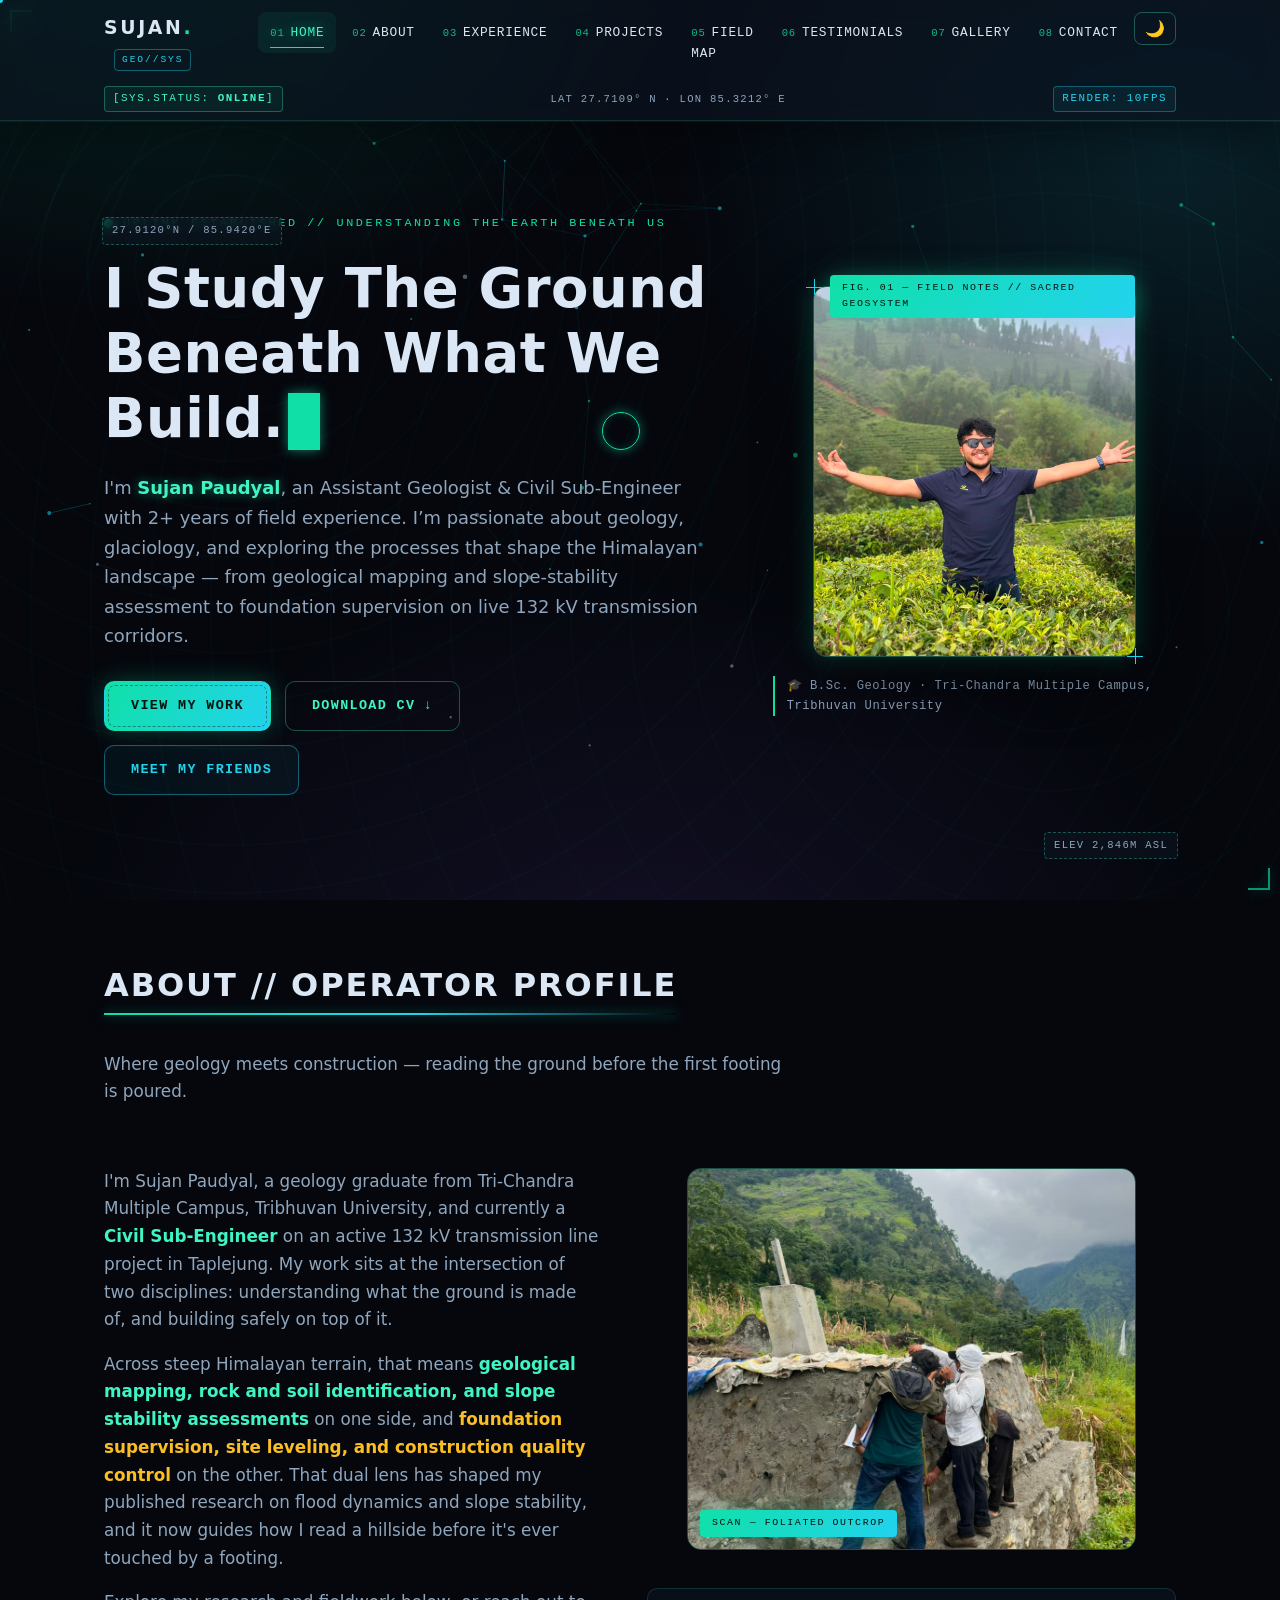
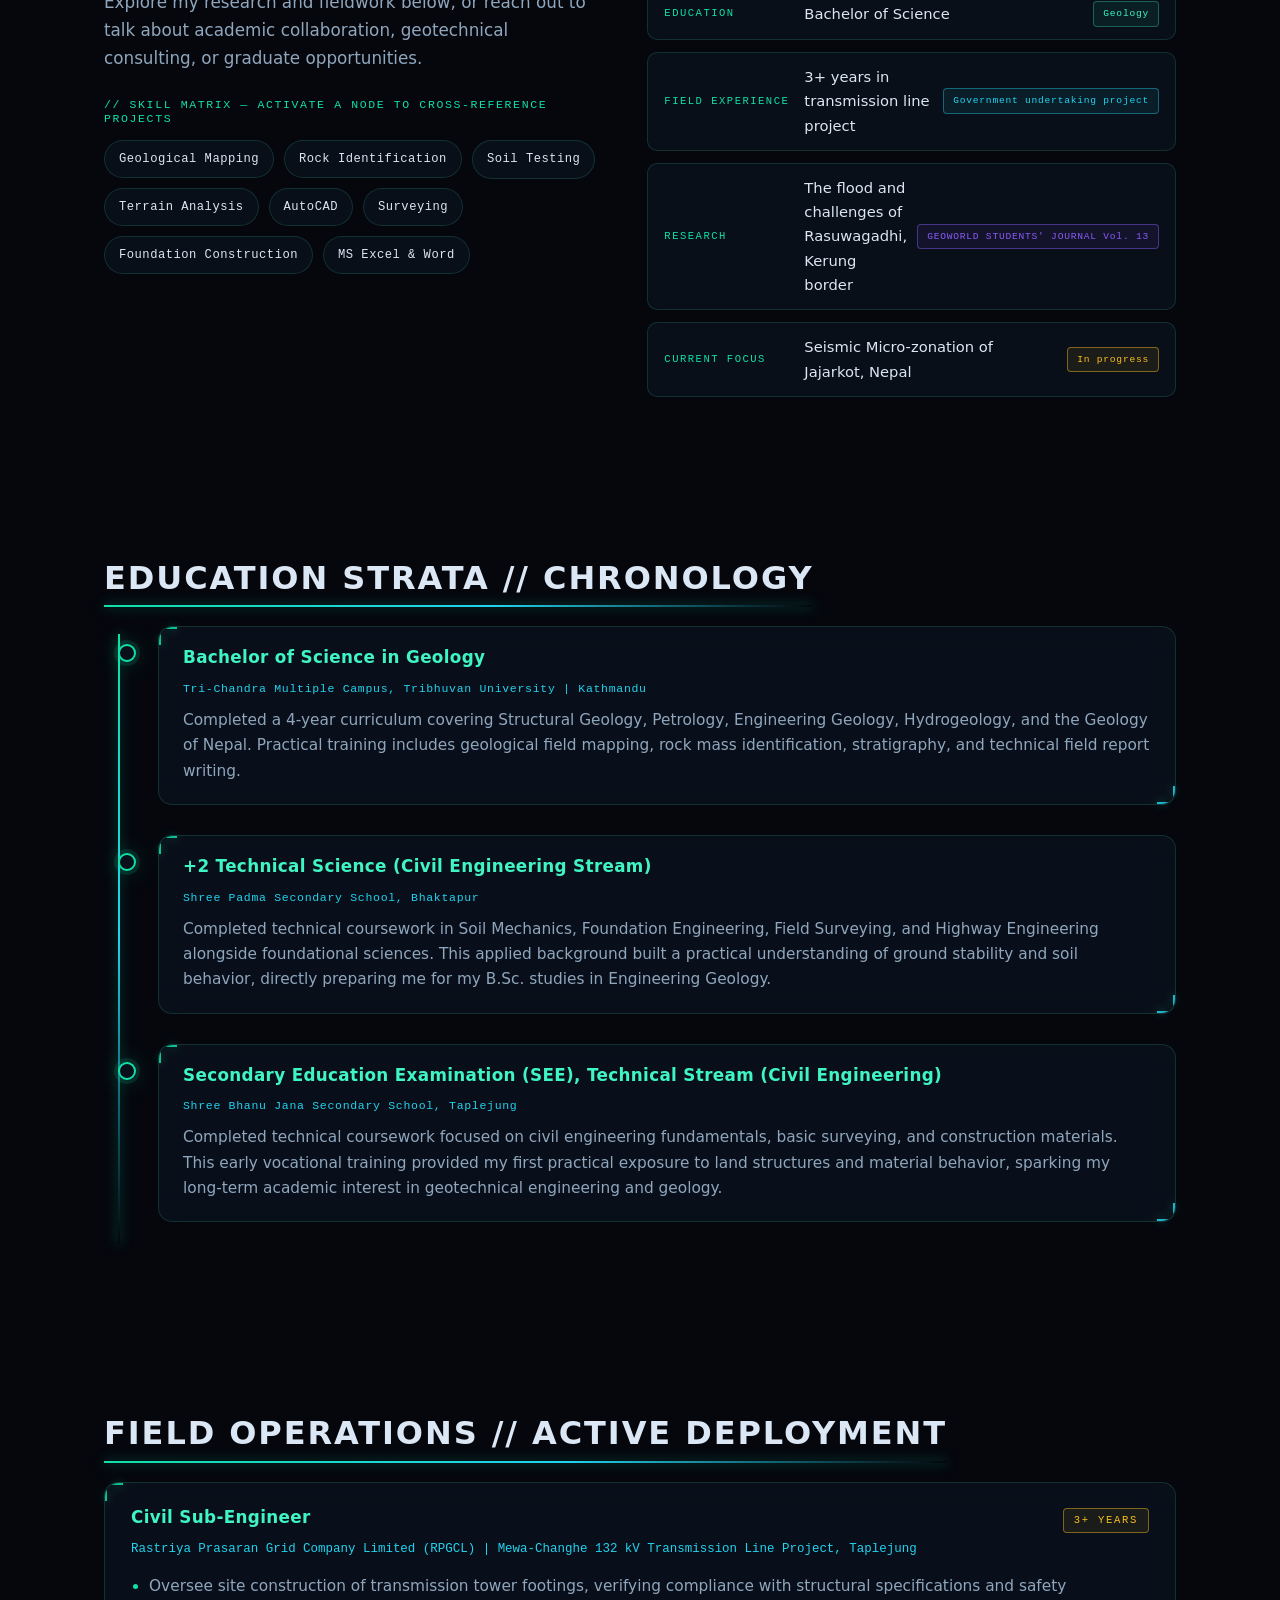
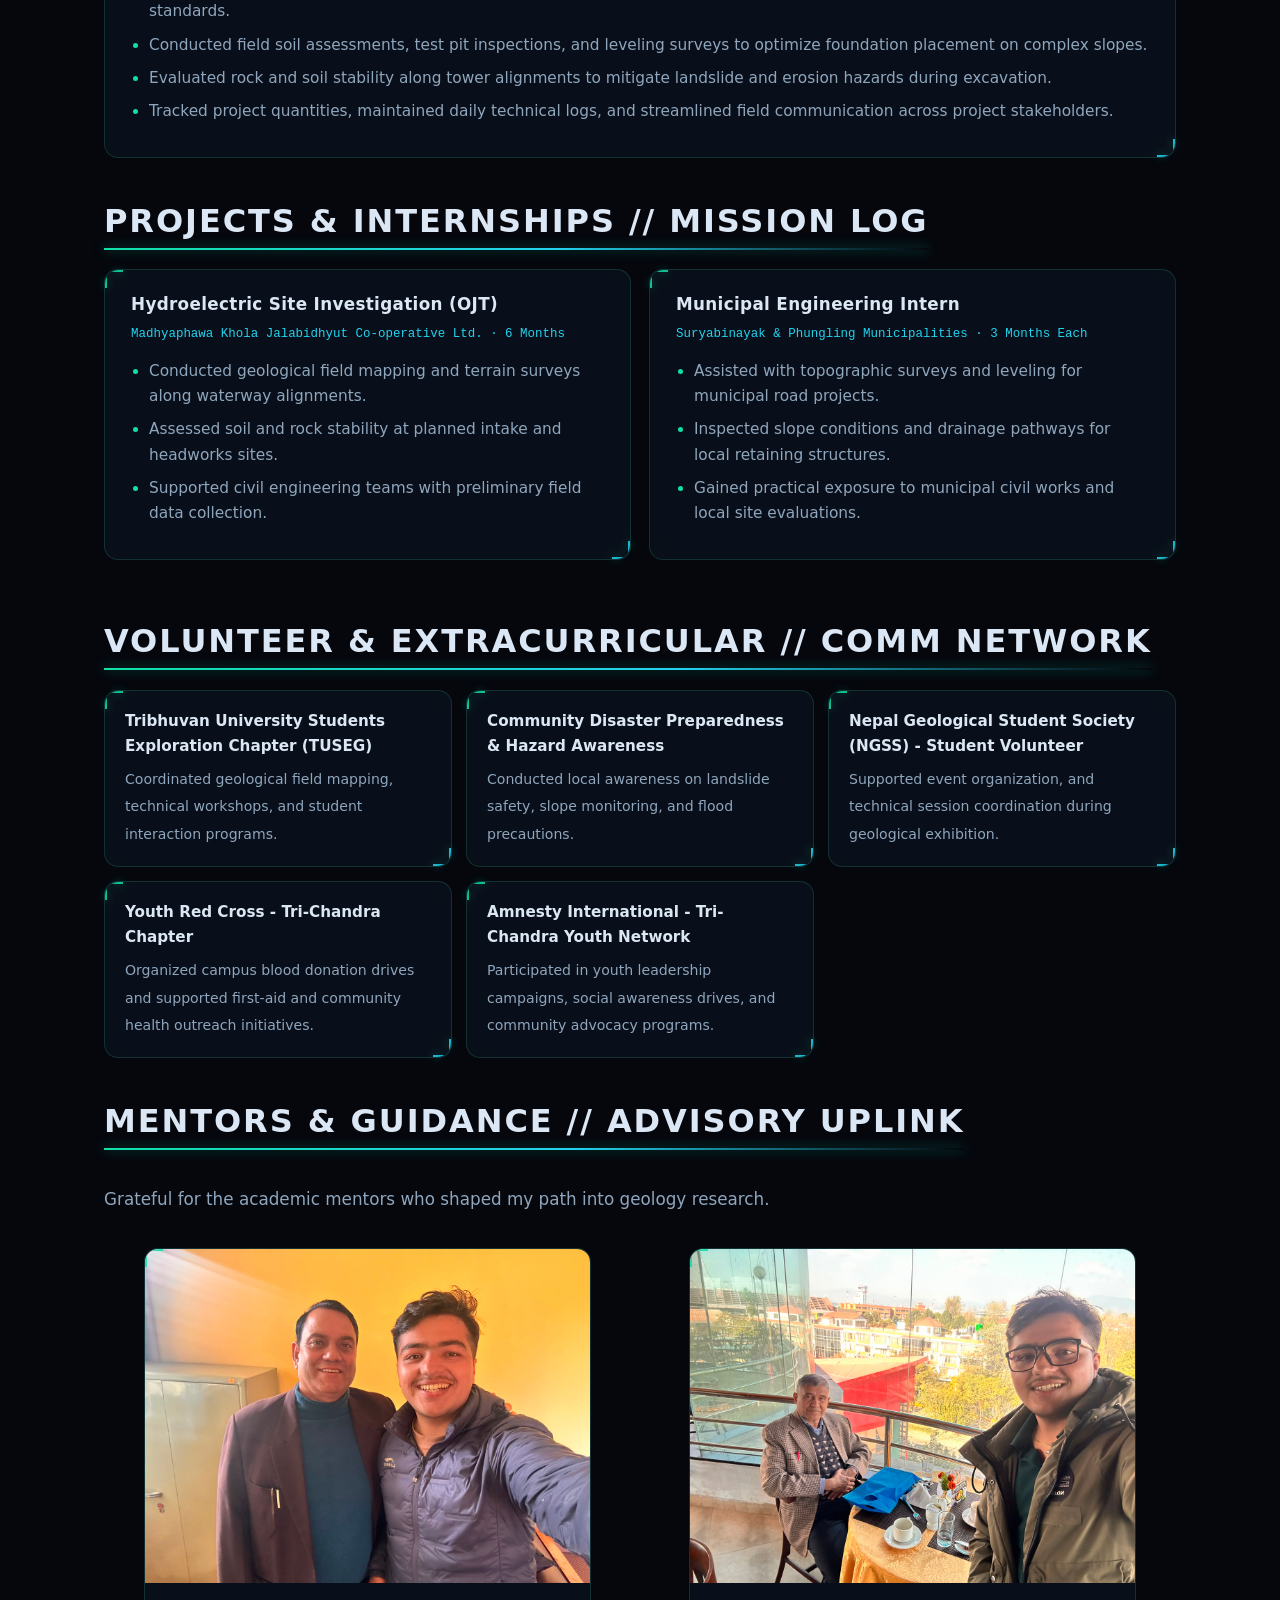
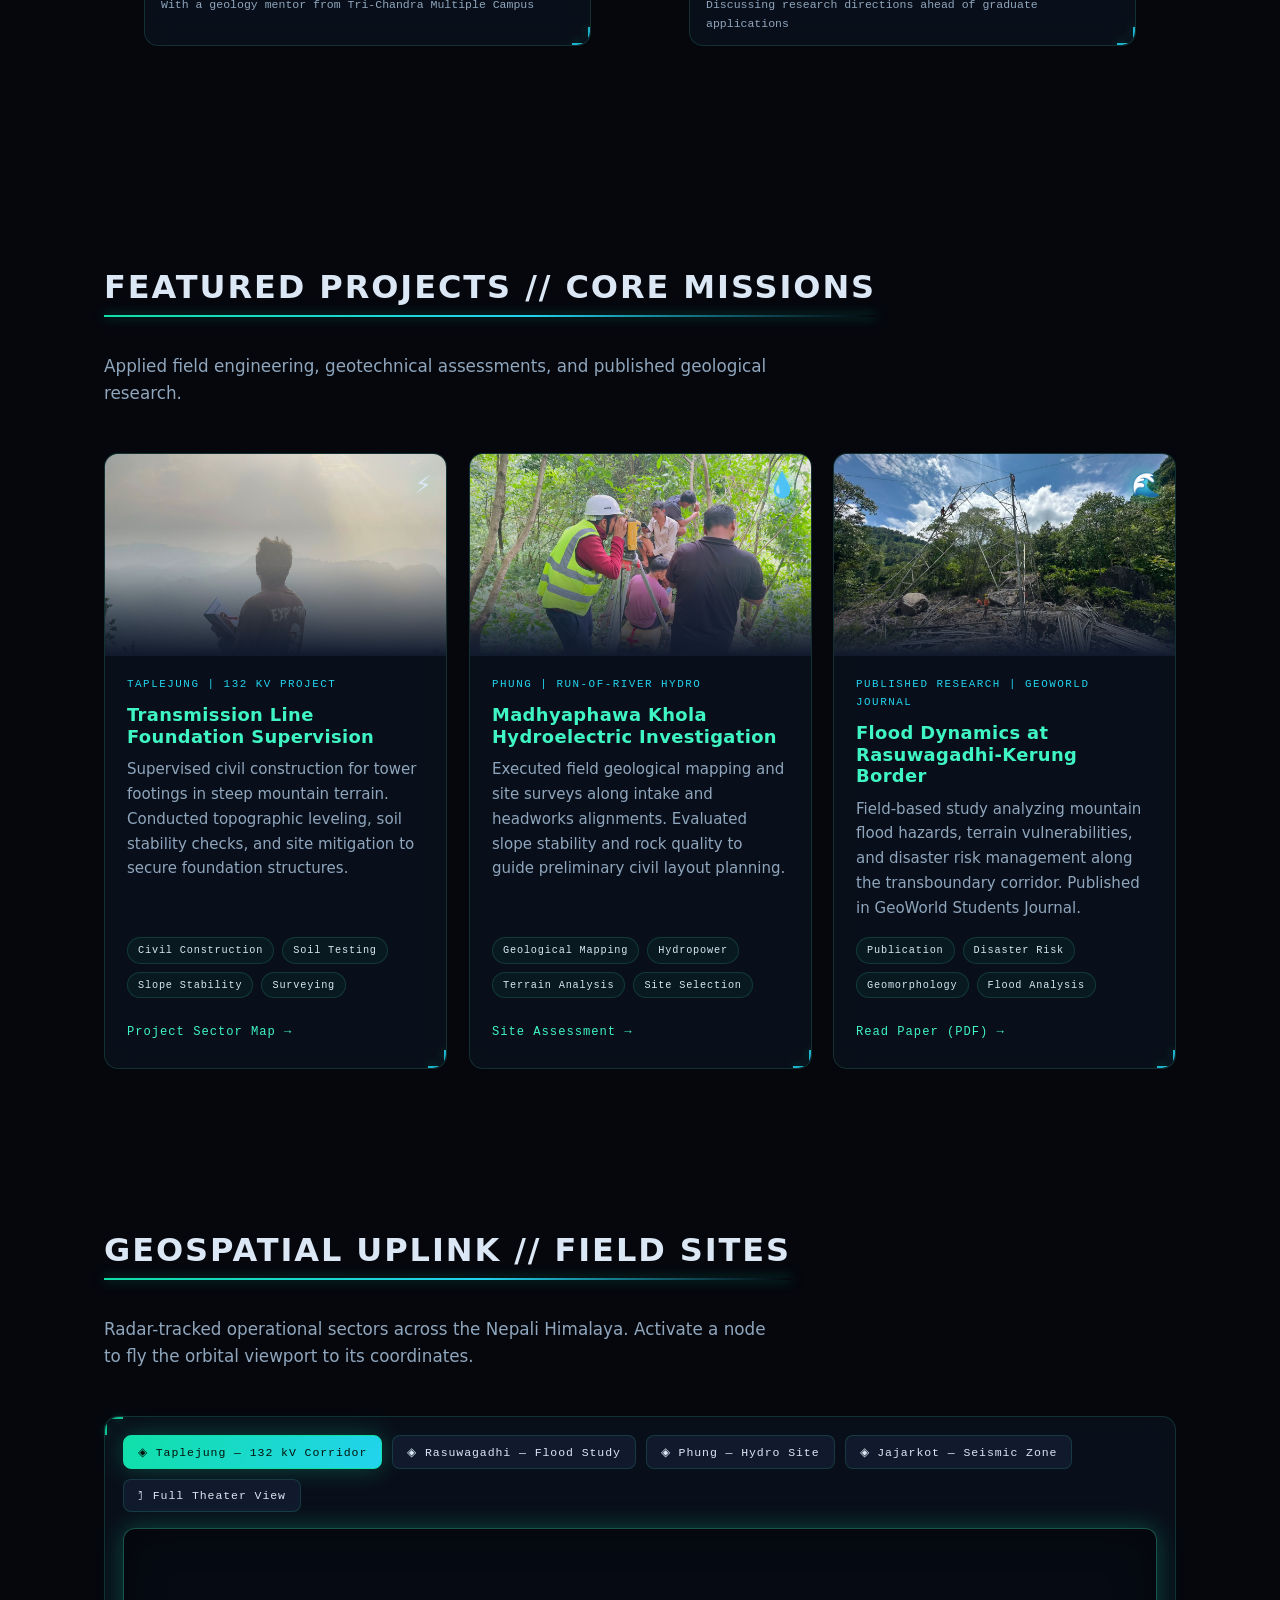
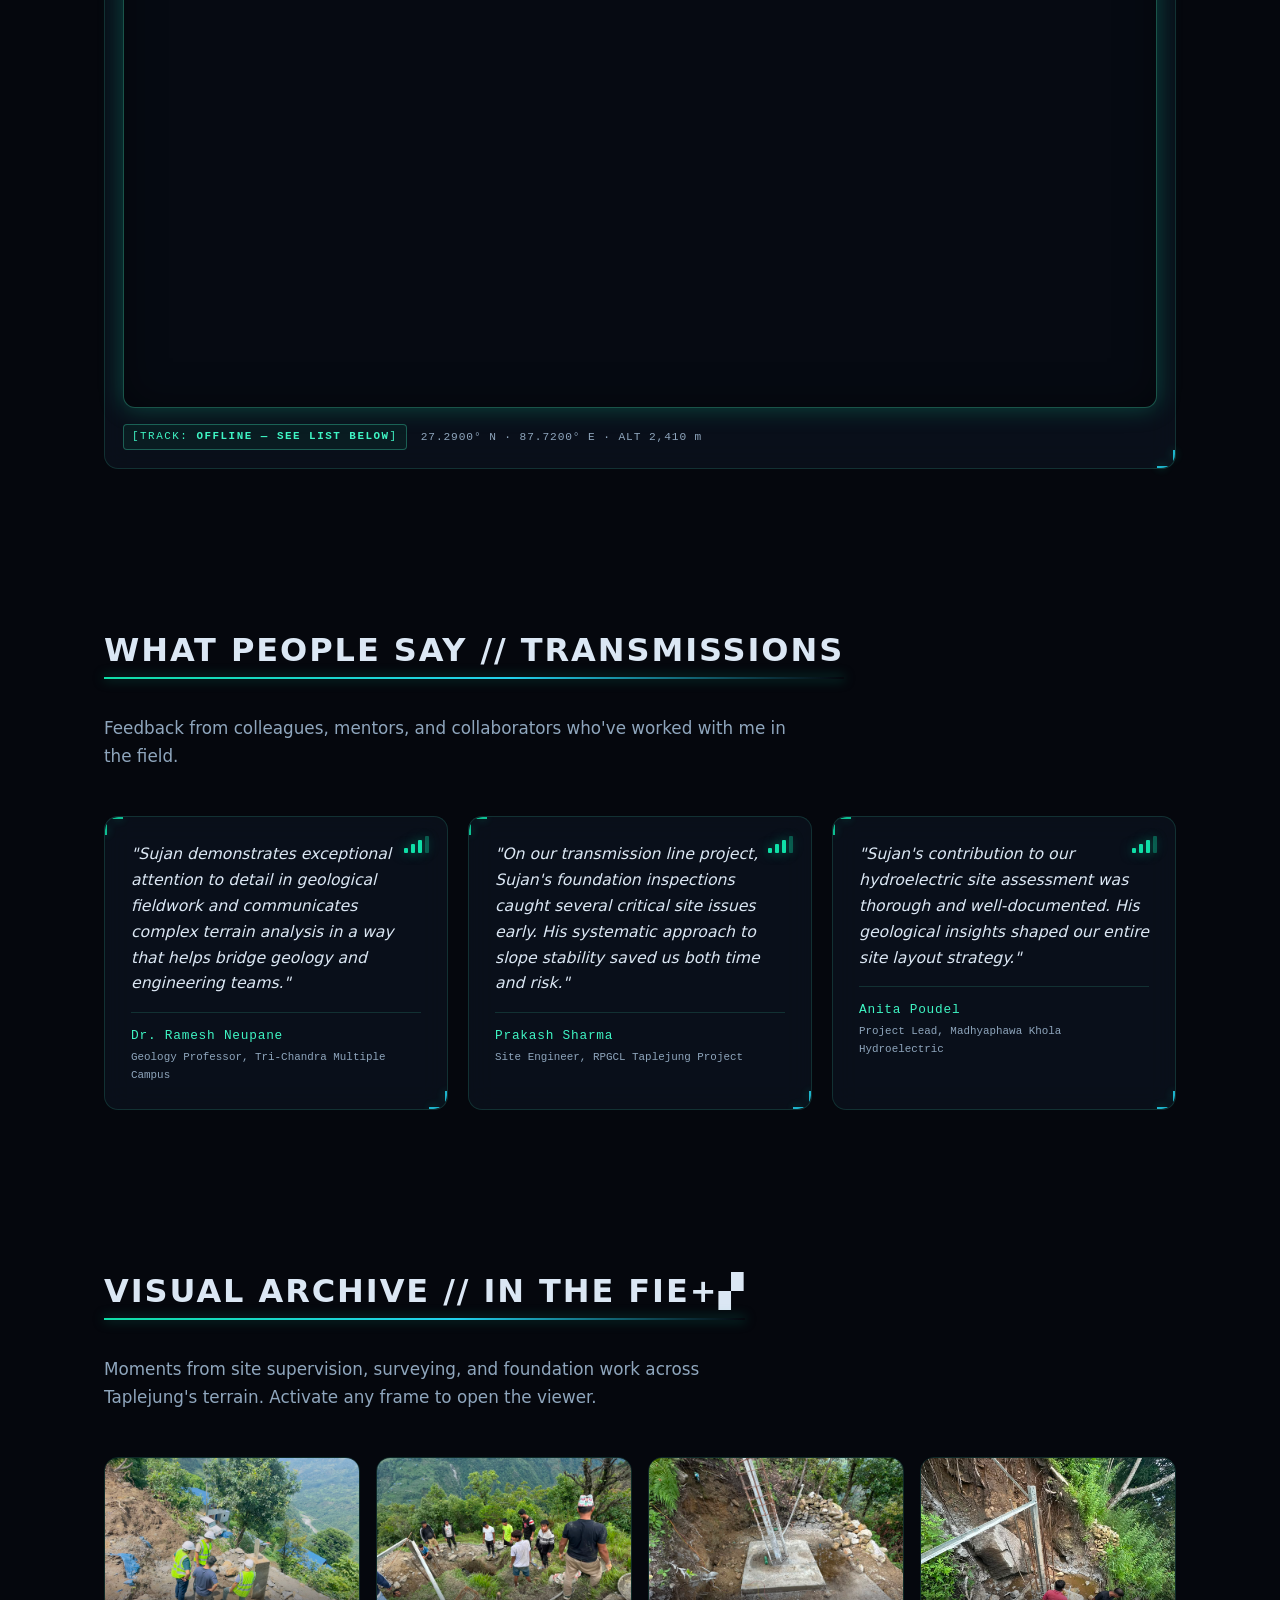
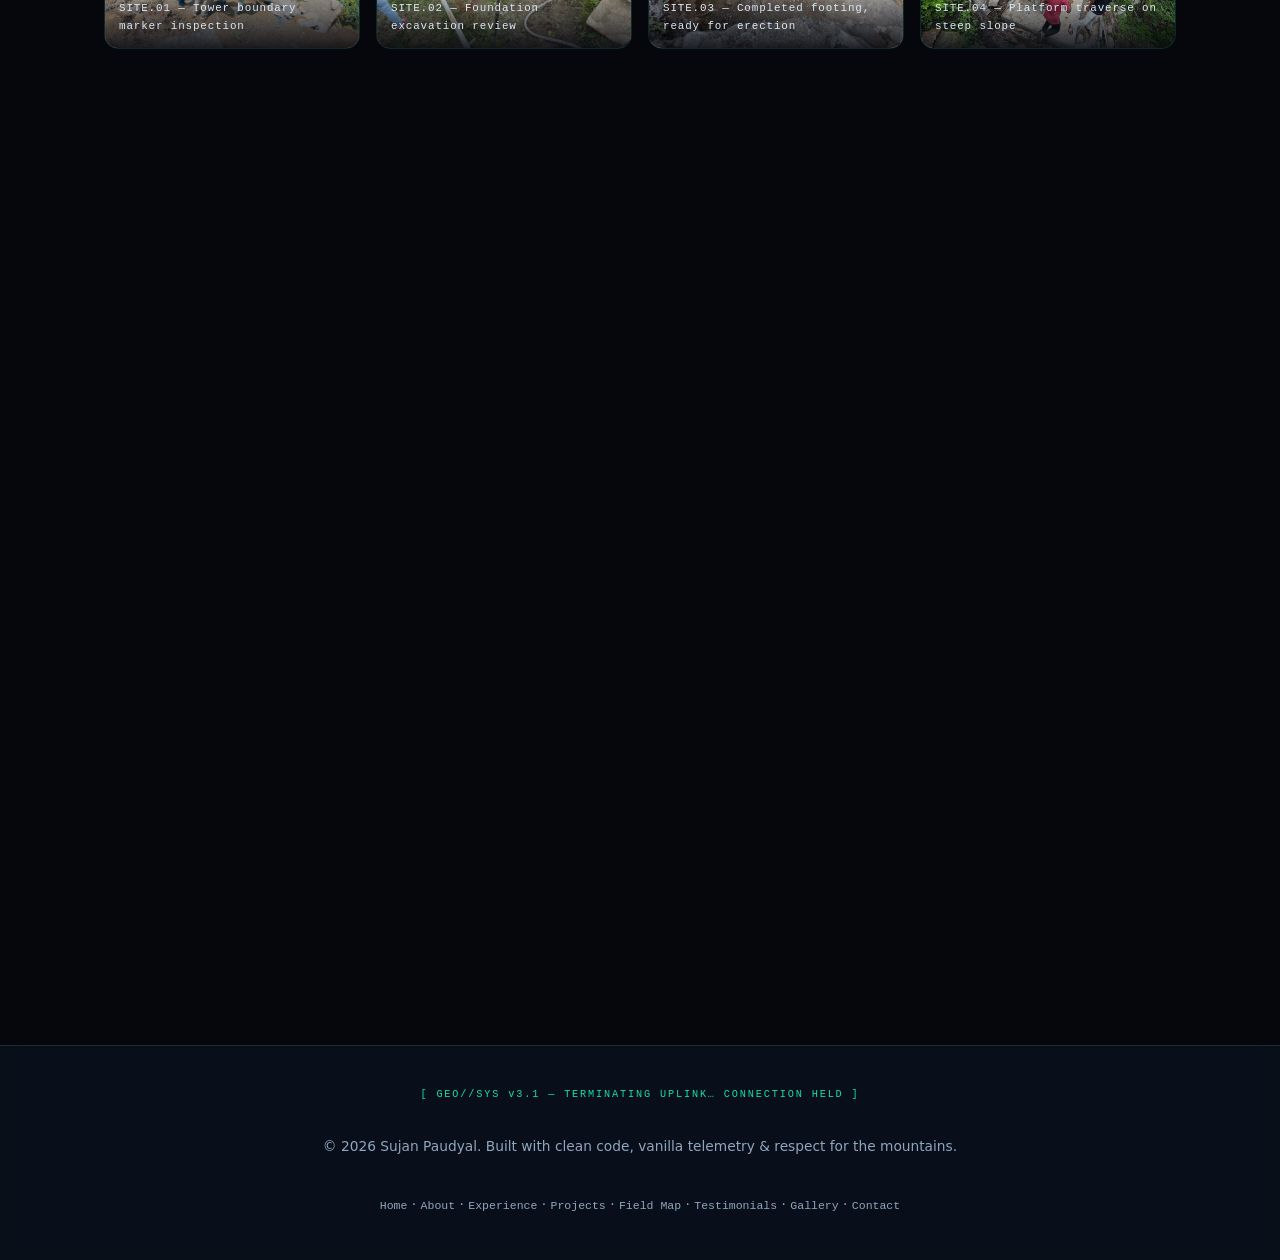
==== commit 35cfa001: "Refine portfolio content, optimize rendering performance, and improve accessibility - index.html: Up" ====
--- a/index.html
+++ b/index.html
@@ -91,7 +91,7 @@
           <span id="typing-text" aria-hidden="true"></span><span class="typing-cursor" aria-hidden="true"></span>
           <span class="sr-only">I study the ground beneath what we build.</span>
         </h1>
-        <p class="lead">I'm <strong class="hl">Sujan Paudyal</strong>, an Assistant Geologist &amp; Civil Sub-Engineer with 3+ years of Himalayan field operations &mdash; geological mapping, slope-stability assessment and foundation supervision on live 132&nbsp;kV transmission corridors.</p>
+        <p class="lead">I'm <strong class="hl">Sujan Paudyal</strong>, an Assistant Geologist &amp; Civil Sub-Engineer with 2+ years of field experience. I&rsquo;m passionate about geology, glaciology, and exploring the processes that shape the Himalayan landscape &mdash; from geological mapping and slope-stability assessment to foundation supervision on live 132&nbsp;kV transmission corridors.</p>
         <div class="hero-actions">
           <a class="btn btn-primary" href="#projects"><span class="btn-frame" aria-hidden="true"></span>View my work</a>
           <a class="btn btn-ghost" href="CV_SUJAN_PAUDYAL.pdf" download>Download CV <span aria-hidden="true">&darr;</span></a>
@@ -103,8 +103,9 @@
 
       <div class="hero-visual">
         <figure class="photo-card tilt-card" data-tilt>
-          <span class="photo-tag">FIG.01 &mdash; FIELD OPS // PATHIBHARA SECTOR</span>
-          <img src="image/fied3.jpeg" alt="Sujan Paudyal standing at a high-altitude viewpoint behind a Himalayan temple" loading="eager">
+          <span class="photo-tag">FIG. 01 &mdash; FIELD NOTES // SACRED GEOSYSTEM</span>
+          <img src="image/fied3.jpeg" alt="Sujan Paudyal behind temple" loading="eager">
+          <figcaption class="sr-only">Behind the sacred temple Pathibhara, Taplejung</figcaption>
           <span class="crosshair crosshair--tl" aria-hidden="true"></span>
           <span class="crosshair crosshair--br" aria-hidden="true"></span>
         </figure>
@@ -148,7 +149,8 @@
 
       <div class="about-side">
         <figure class="about-photo tilt-card" data-tilt>
-          <img src="image/filed3.jpeg" alt="Sujan Paudyal examining foliated rock strata during a geological field survey" loading="lazy">
+          <img src="image/filed3.jpeg" alt="Sujan Paudyal examining foliation in outcrop rock during a mapping survey" loading="lazy">
+          <figcaption class="sr-only">Reading foliation in outcrop rock during a mapping survey</figcaption>
           <span class="photo-tag photo-tag--sm">SCAN &mdash; FOLIATED OUTCROP</span>
           <span class="crosshair crosshair--tl" aria-hidden="true"></span>
           <span class="crosshair crosshair--br" aria-hidden="true"></span>
@@ -255,7 +257,7 @@
     </div>
 
     <div class="subsection">
-      <h3 class="subsection-title sec-title" data-decode="VOLUNTEER SIGNALS // COMM NETWORK">VOLUNTEER SIGNALS // COMM NETWORK</h3>
+      <h3 class="subsection-title sec-title" data-decode="VOLUNTEER &amp; EXTRACURRICULAR // COMM NETWORK">VOLUNTEER &amp; EXTRACURRICULAR // COMM NETWORK</h3>
       <ul class="volunteer-list">
         <li class="hud-frame">
           <strong>Tribhuvan University Students Exploration Chapter (TUSEG)</strong>
@@ -402,8 +404,8 @@
   <!-- ================= TESTIMONIALS ================= -->
   <section id="testimonials" class="testimonials" aria-label="Testimonials">
     <div class="section-intro">
-      <h2 class="sec-title" data-decode="TRANSMISSIONS // INBOUND FEEDBACK">TRANSMISSIONS // INBOUND FEEDBACK</h2>
-      <p>Decrypted signals from colleagues, mentors, and collaborators who've worked with me in the field.</p>
+      <h2 class="sec-title" data-decode="WHAT PEOPLE SAY // TRANSMISSIONS">WHAT PEOPLE SAY // TRANSMISSIONS</h2>
+      <p>Feedback from colleagues, mentors, and collaborators who've worked with me in the field.</p>
     </div>
 
     <div class="testimonials-grid">
@@ -517,7 +519,7 @@
 <footer class="site-footer" role="contentinfo">
   <div class="footer-inner">
     <p class="footer-sys" aria-hidden="true">[ GEO//SYS v3.1 &mdash; TERMINATING UPLINK&hellip; CONNECTION HELD ]</p>
-    <p>&copy; 2026 Sujan Paudyal. Built with vanilla code, clean telemetry &amp; respect for the mountains.</p>
+    <p>&copy; 2026 Sujan Paudyal. Built with clean code, vanilla telemetry &amp; respect for the mountains.</p>
     <p class="footer-links">
       <a href="#home">Home</a> &middot;
       <a href="#about">About</a> &middot;
--- a/style.css
+++ b/style.css
@@ -146,32 +146,43 @@
       circle at 82% 68%,
       transparent 0 58px,
       rgba(34, 211, 238, 0.045) 58px 60px);
+  /* GPU-composited transform pulse only — no per-frame repaint of the
+     full-screen gradient (keeps the particle canvas at 60fps) */
+  will-change: transform;
   animation: topoPulse 14s ease-in-out infinite alternate;
 }
 html[data-theme="light"] .topo-overlay { opacity: 0.7; }
 
 @keyframes topoPulse {
-  from { transform: scale(1); opacity: 0.35; }
-  to   { transform: scale(1.06); opacity: 0.6; }
+  from { transform: scale(1); }
+  to   { transform: scale(1.06); }
 }
 
 .scanline {
   position: fixed; inset: 0; z-index: 1; pointer-events: none;
+  overflow: hidden;
+  mix-blend-mode: screen;
+}
+/* The drifting band is a child element animated with translate3d so the
+   compositor handles it — animating background-position on a fixed
+   full-viewport layer forces a costly whole-screen repaint every frame. */
+.scanline::before {
+  content: "";
+  position: absolute; left: 0; right: 0; top: -240px; height: 240px;
   background: linear-gradient(to bottom,
       transparent 0%,
       rgba(16, 224, 168, 0.035) 48%,
       rgba(34, 211, 238, 0.07) 50%,
       rgba(16, 224, 168, 0.035) 52%,
       transparent 100%);
-  background-size: 100% 240px;
+  will-change: transform;
   animation: scanDrift 9s linear infinite;
-  mix-blend-mode: screen;
 }
 html[data-theme="light"] .scanline { opacity: 0.35; mix-blend-mode: multiply; }
 
 @keyframes scanDrift {
-  from { background-position: 0 -240px; }
-  to   { background-position: 0 100vh; }
+  from { transform: translate3d(0, 0, 0); }
+  to   { transform: translate3d(0, calc(100vh + 240px), 0); }
 }
 
 /* HUD corner crosshairs */
